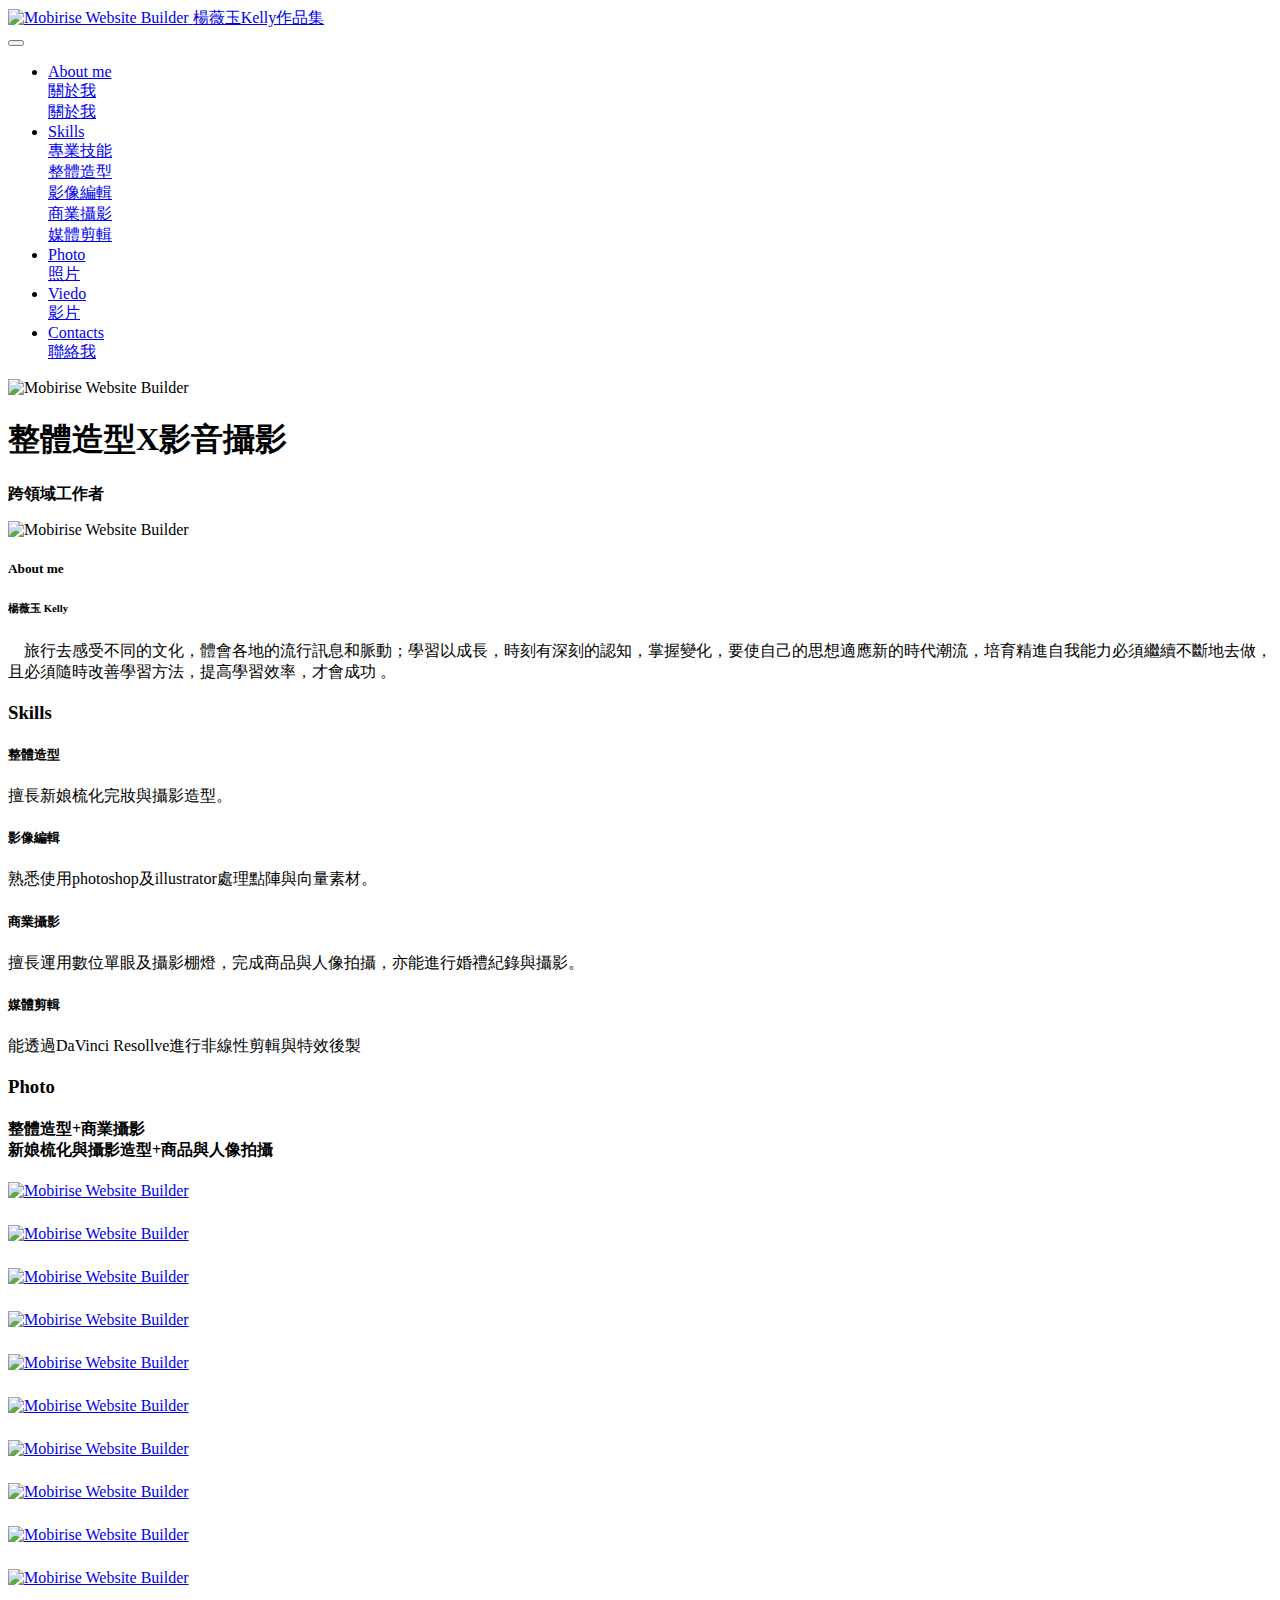
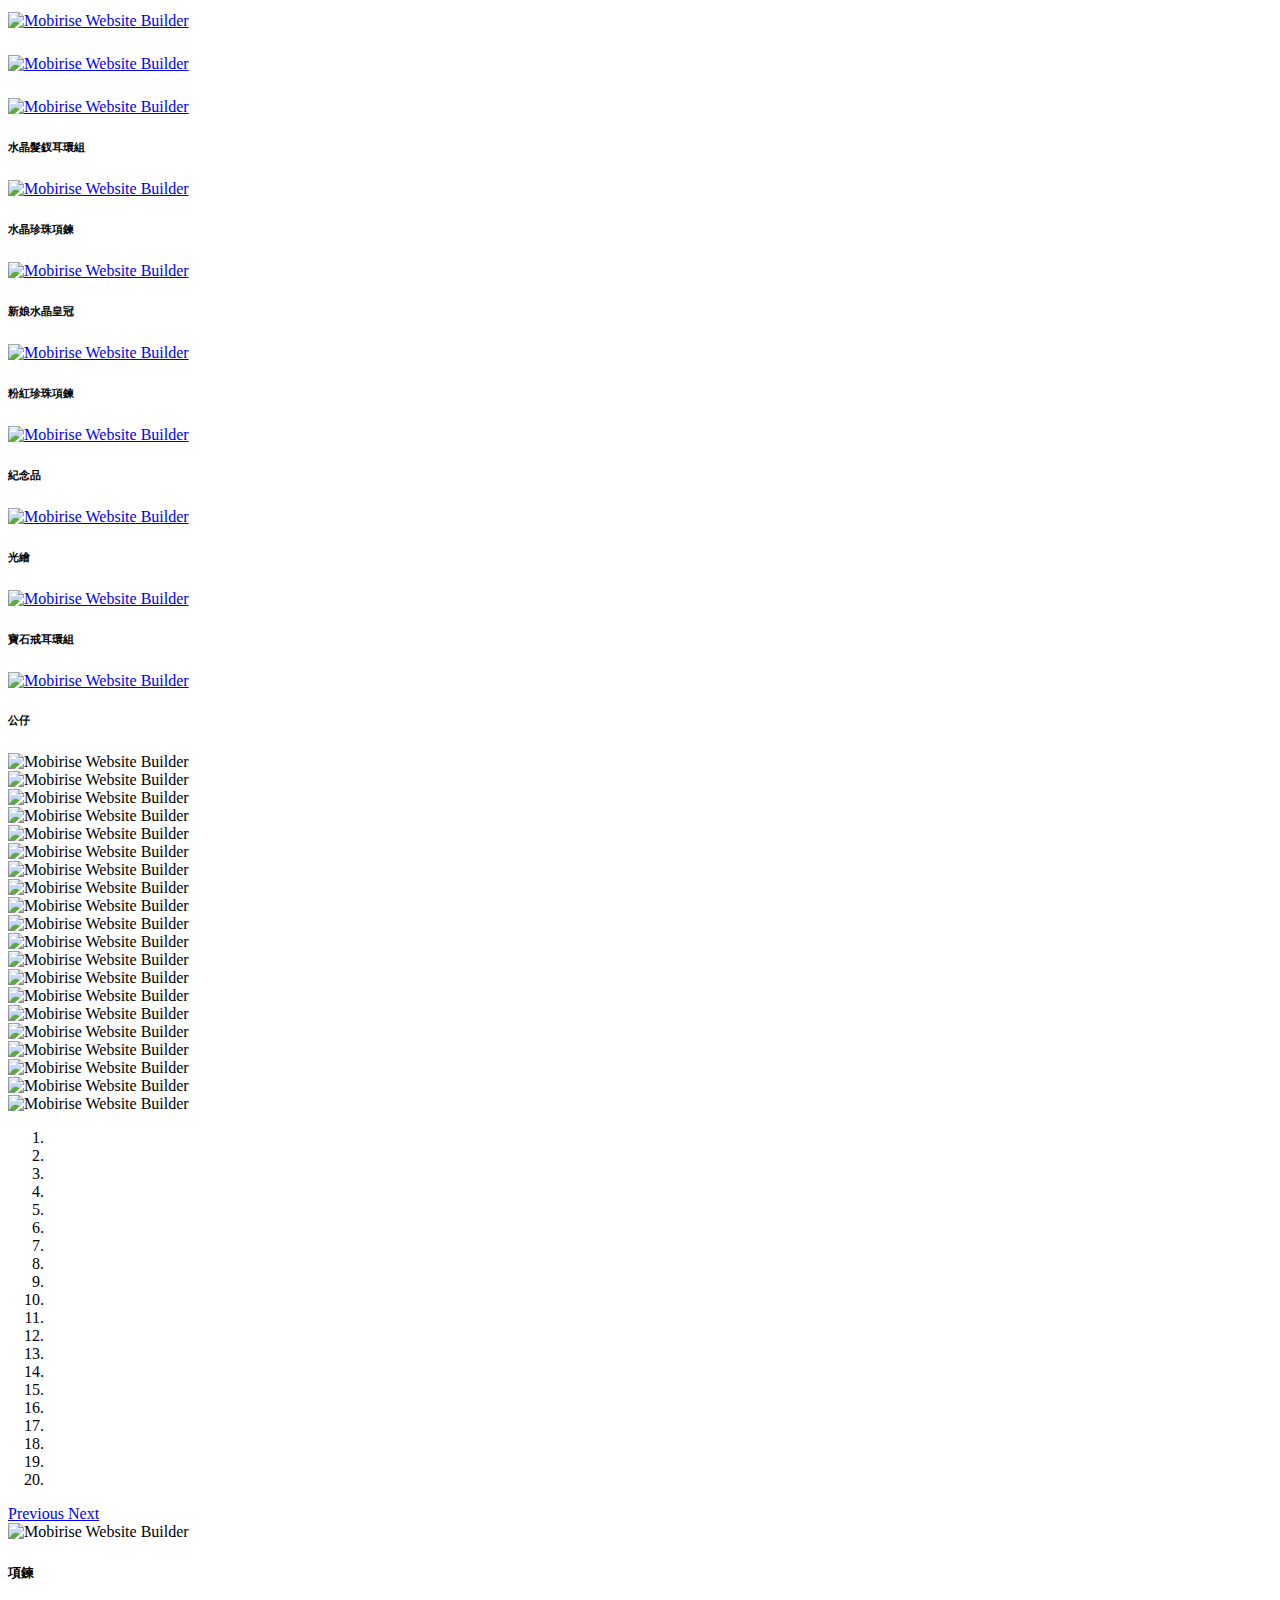
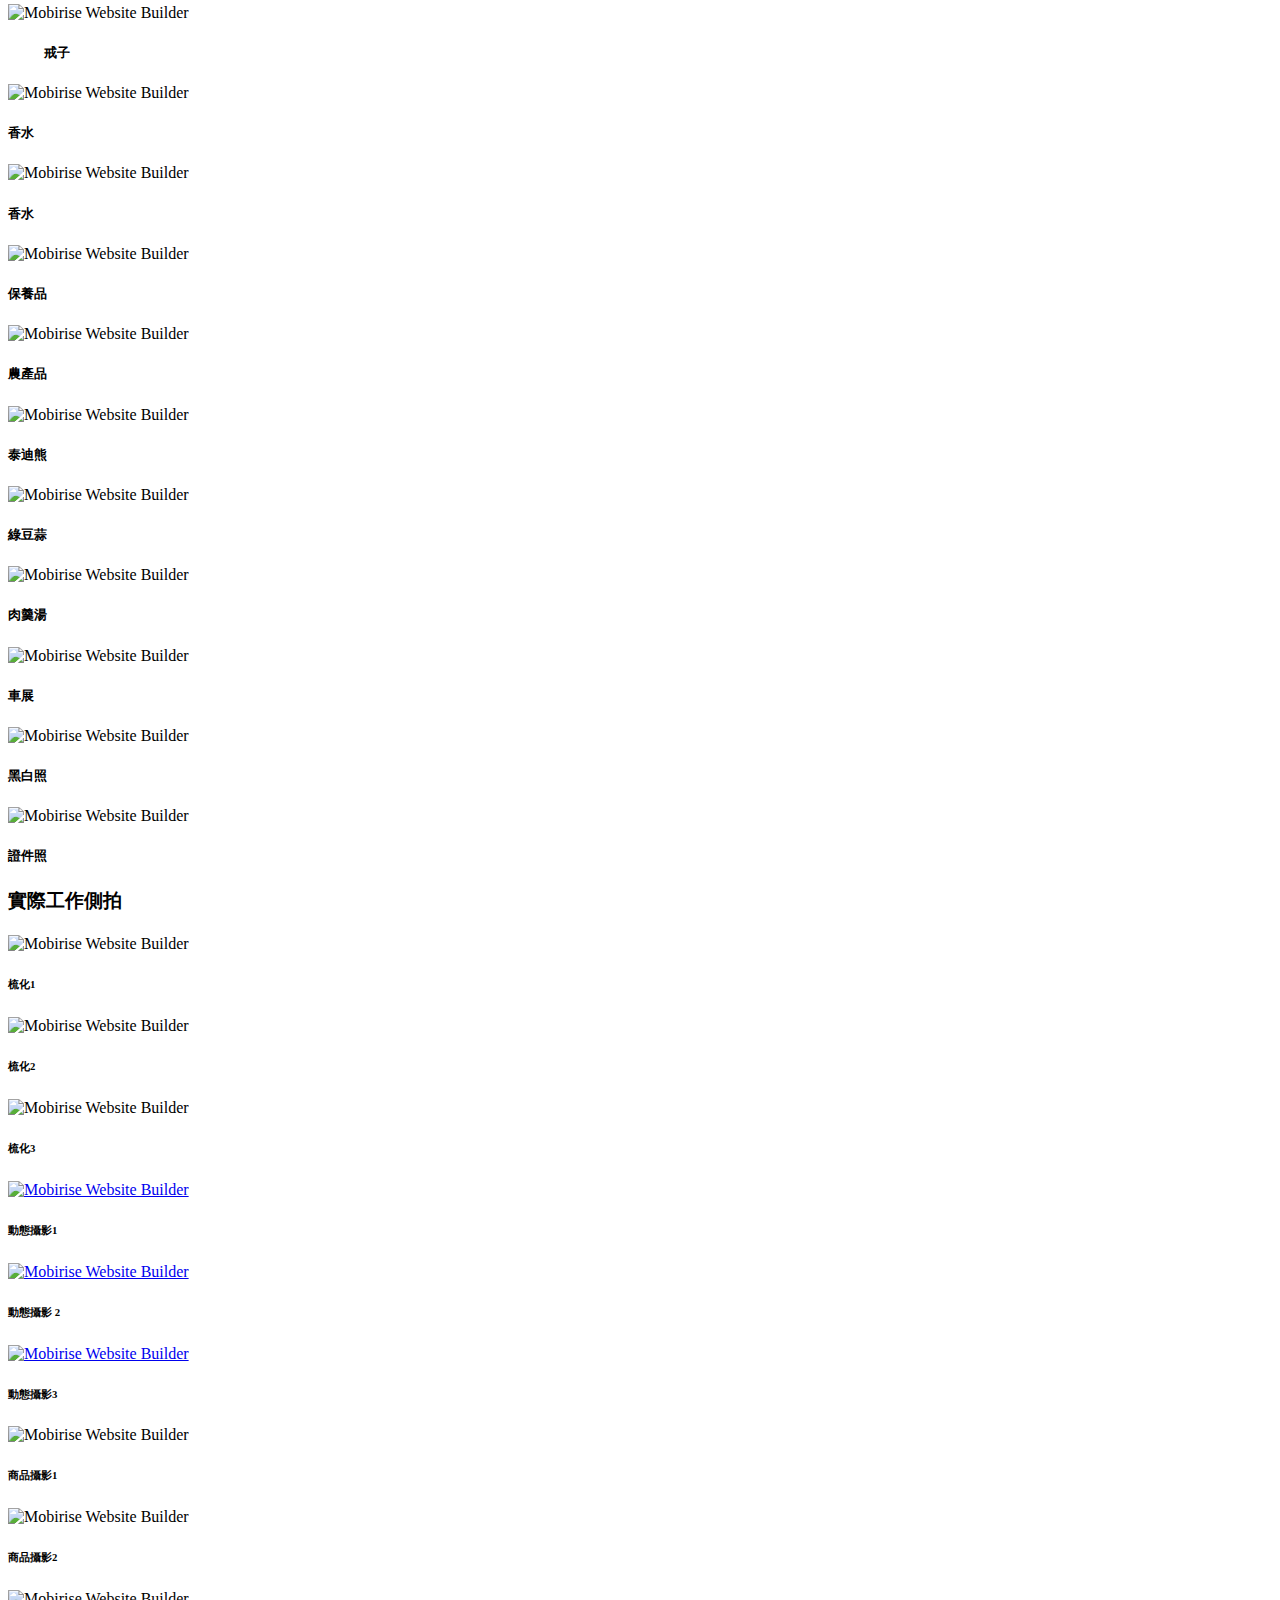
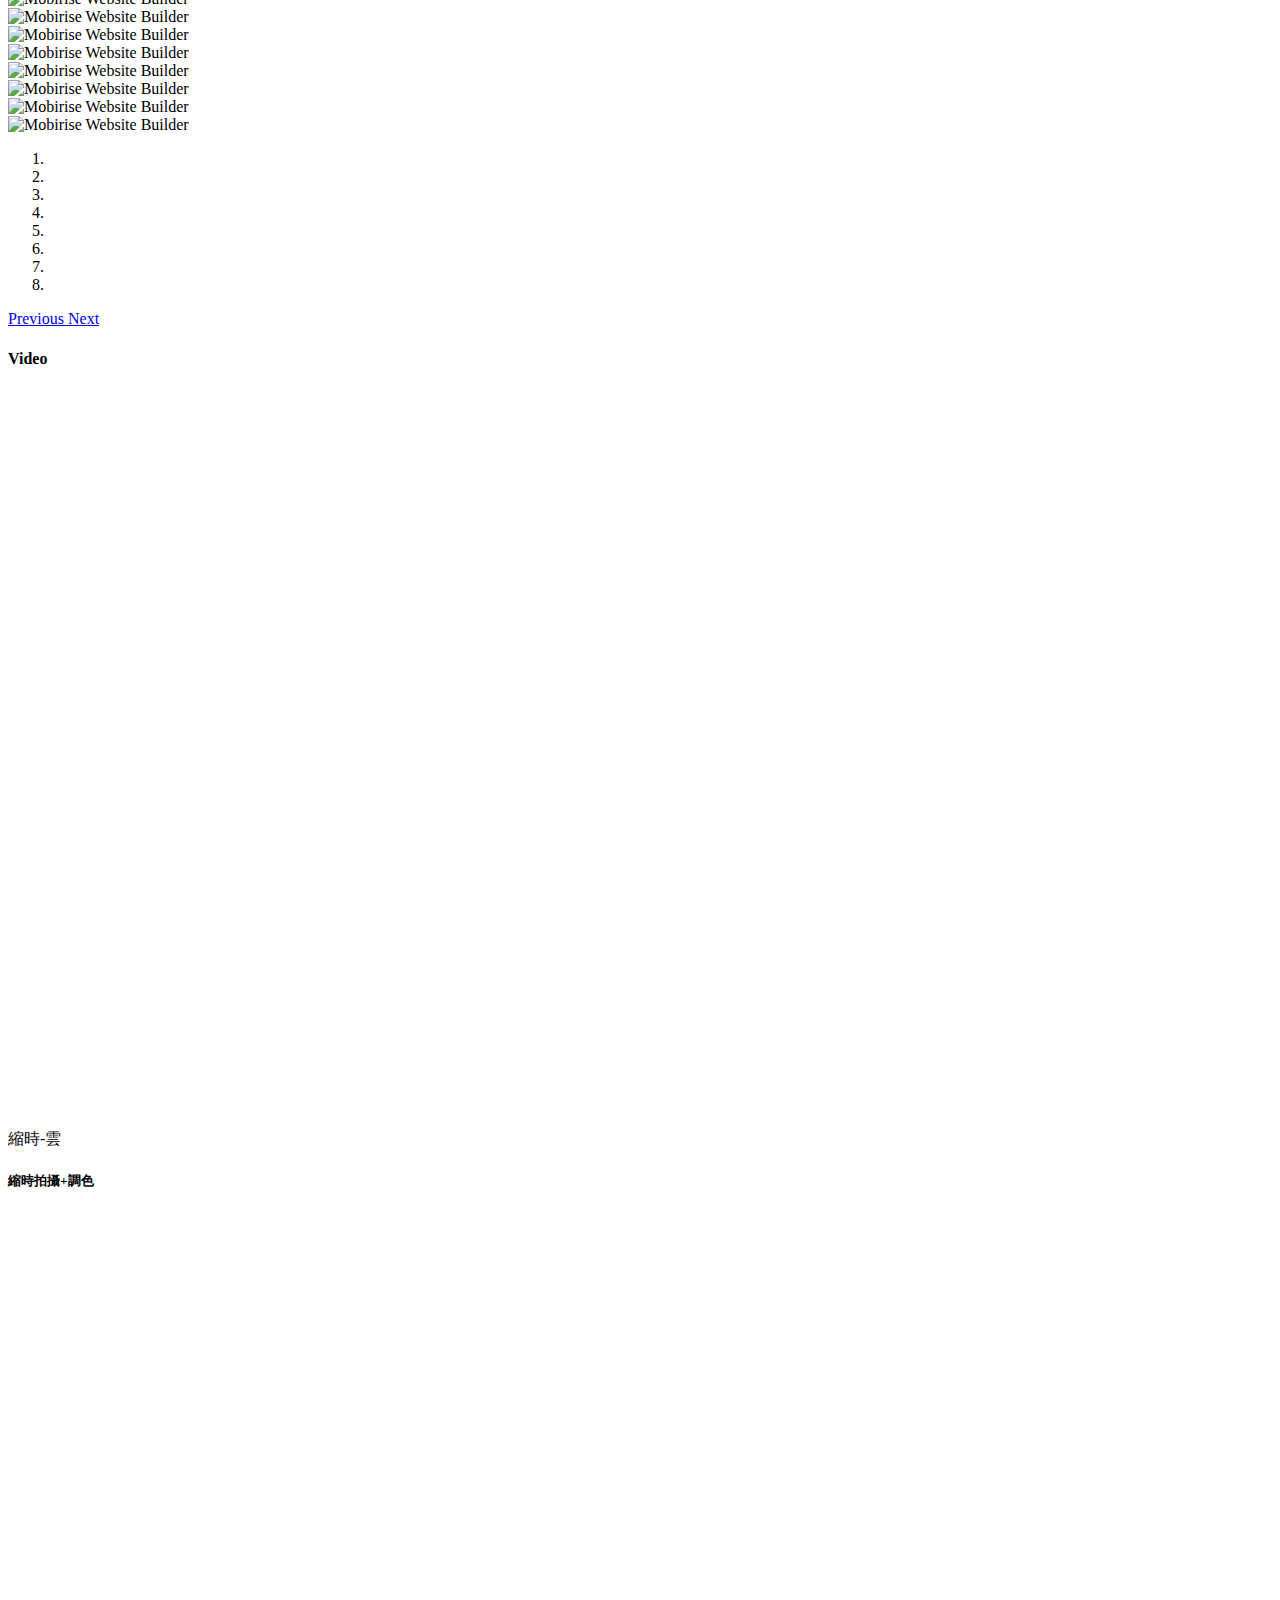
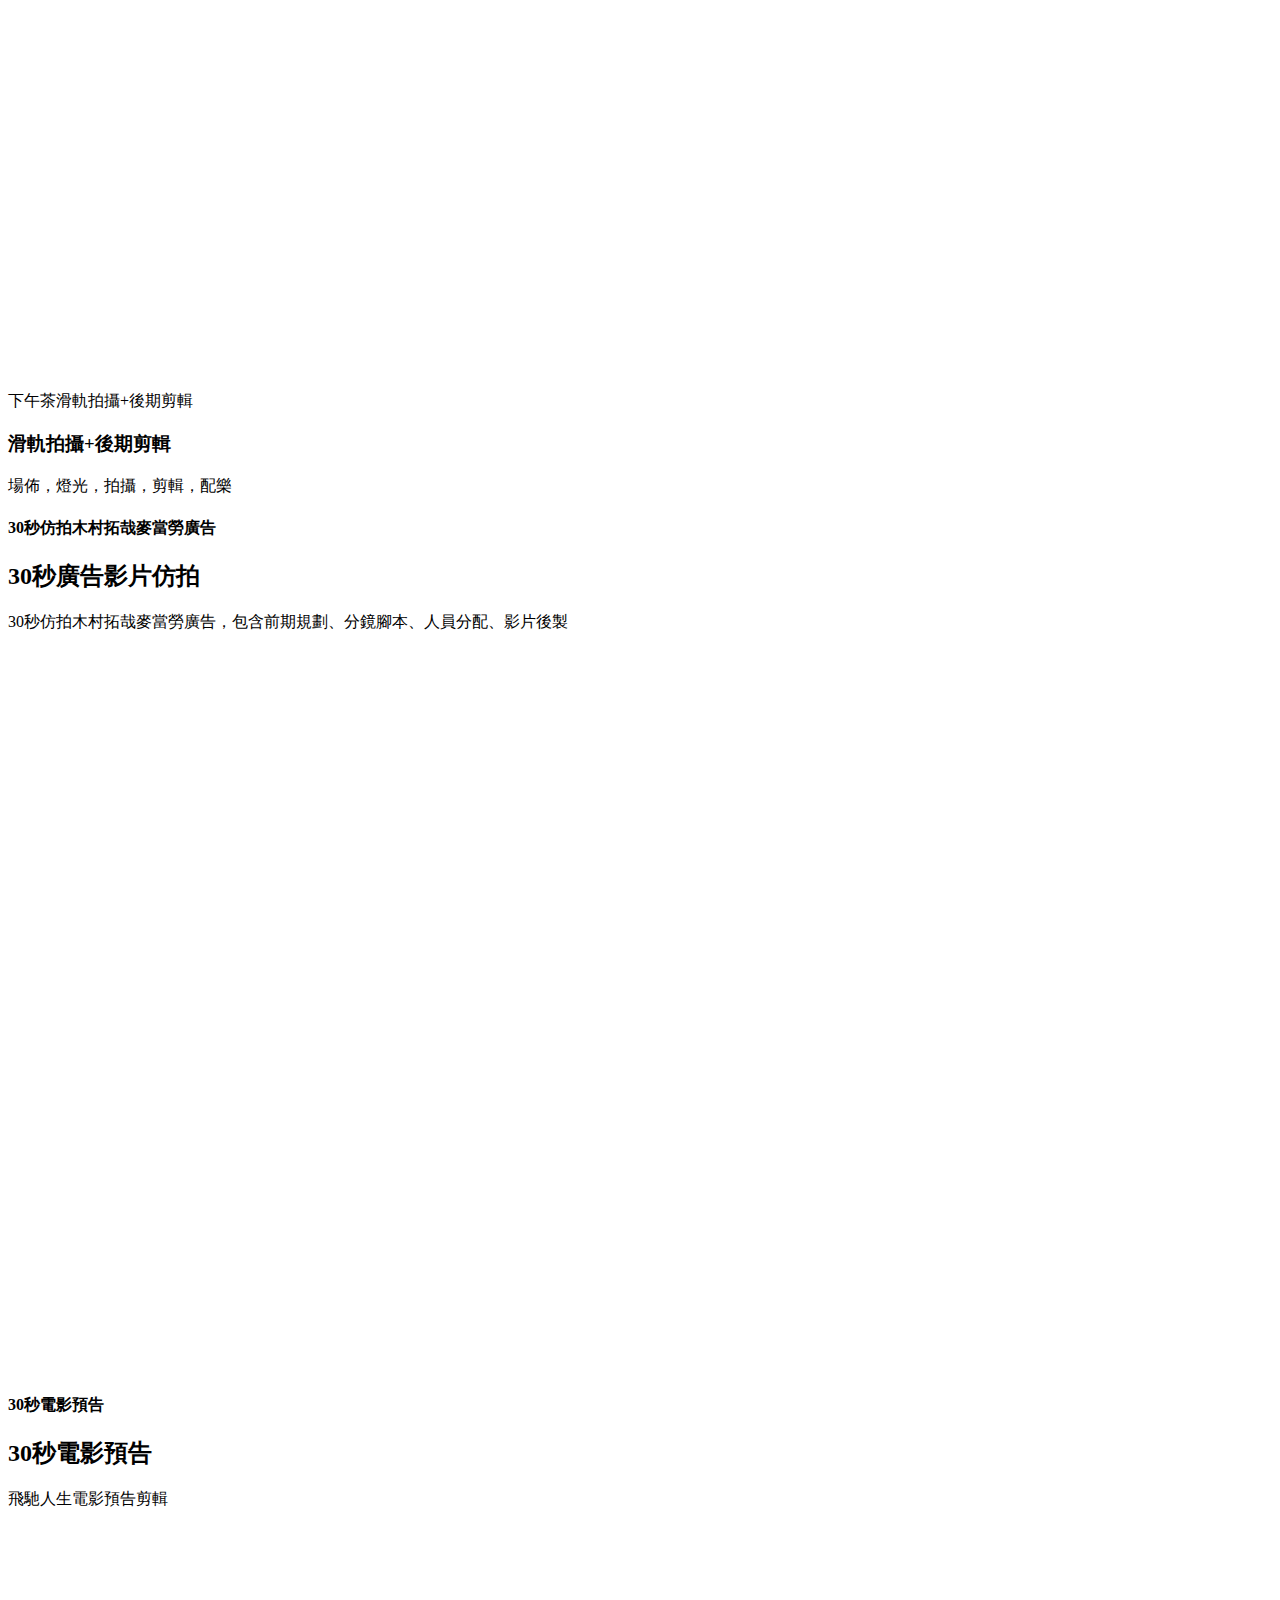
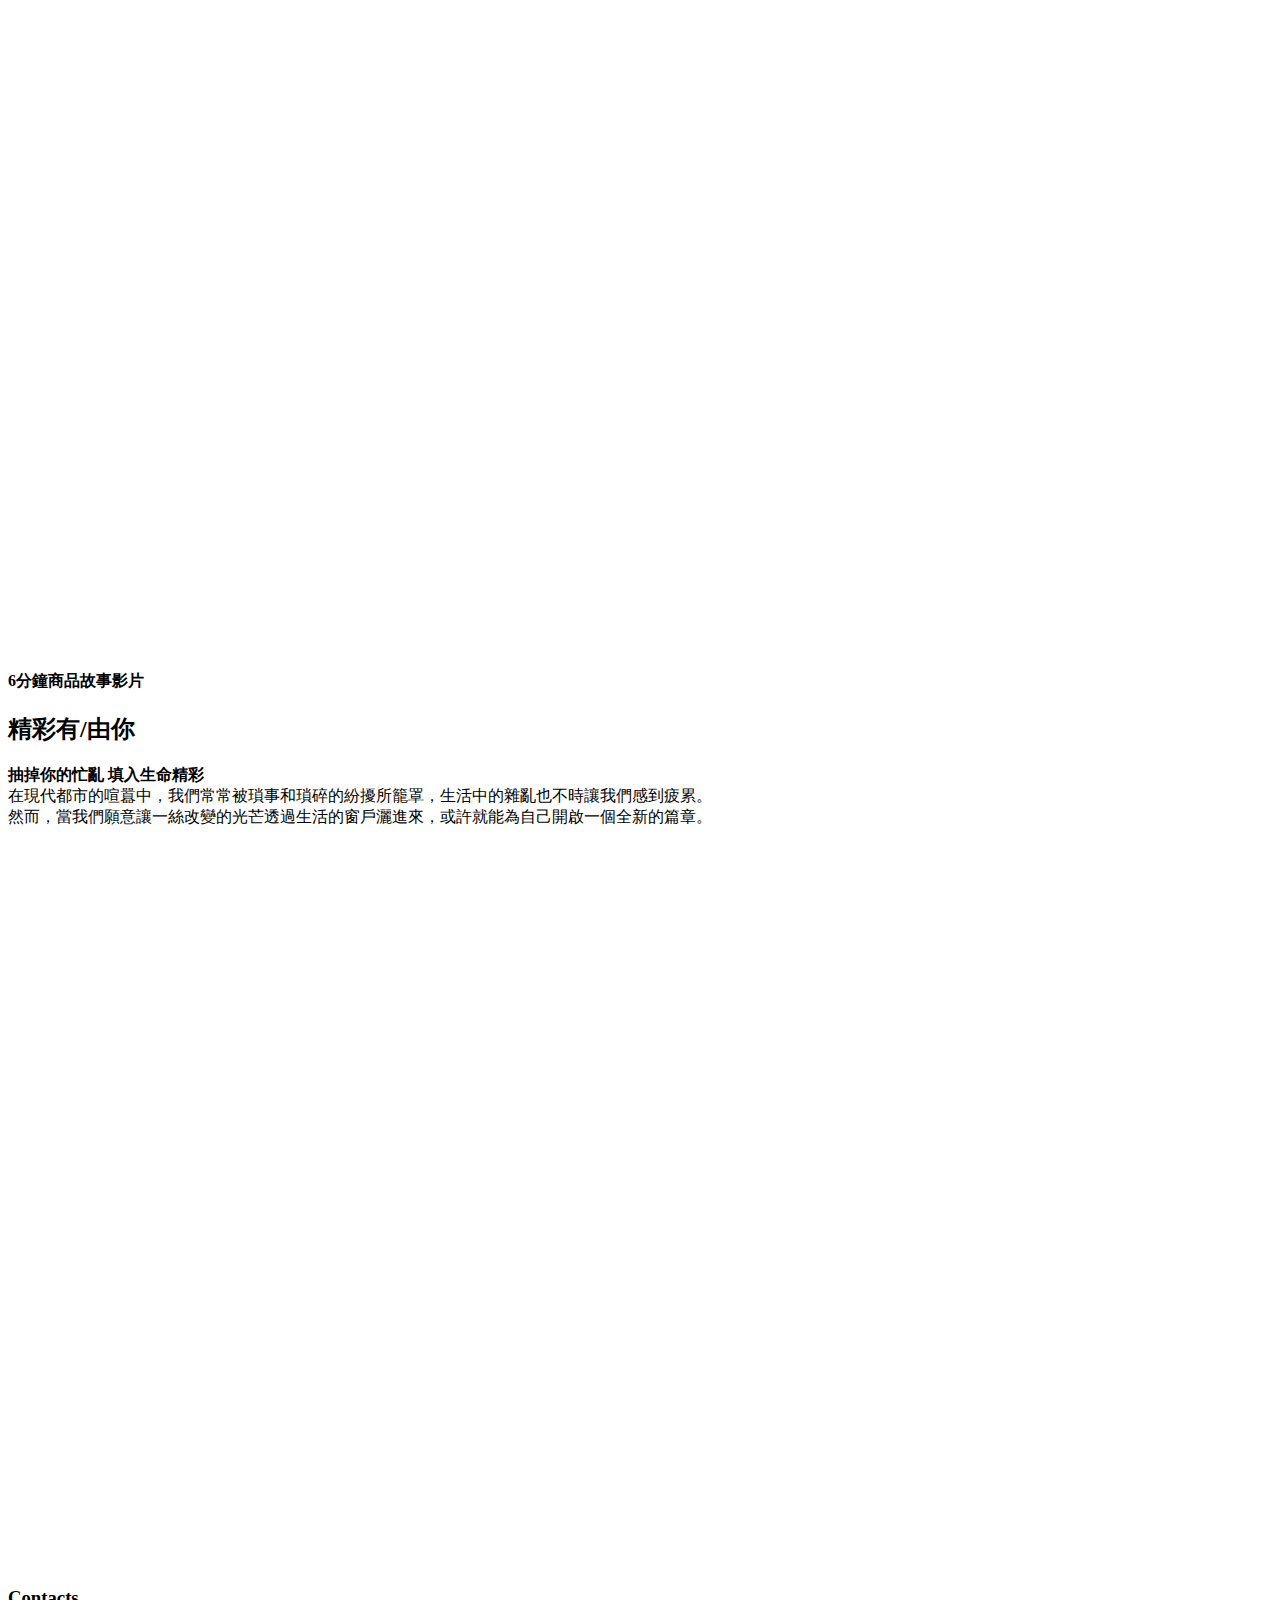
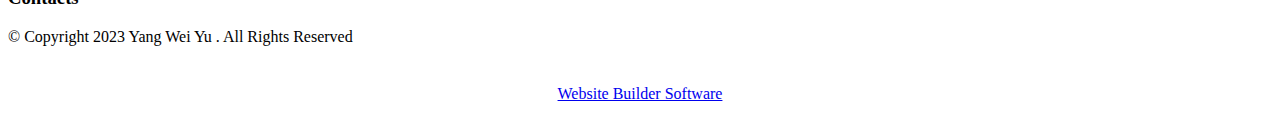
==== index.html @ 097037ba "Add files via upload" ====
<!DOCTYPE html>
<html  >
<head>
  <!-- Site made with Mobirise Website Builder v5.9.6, https://mobirise.com -->
  <meta charset="UTF-8">
  <meta http-equiv="X-UA-Compatible" content="IE=edge">
  <meta name="generator" content="Mobirise v5.9.6, mobirise.com">
  <meta name="viewport" content="width=device-width, initial-scale=1, minimum-scale=1">
  <link rel="shortcut icon" href="assets/images/logo-1.png" type="image/x-icon">
  <meta name="description" content="">
  
  
  <title>楊薇玉Kelly作品集</title>
  <link rel="stylesheet" href="assets/web/assets/mobirise-icons2/mobirise2.css">
  <link rel="stylesheet" href="assets/bootstrap/css/bootstrap.min.css">
  <link rel="stylesheet" href="assets/bootstrap/css/bootstrap-grid.min.css">
  <link rel="stylesheet" href="assets/bootstrap/css/bootstrap-reboot.min.css">
  <link rel="stylesheet" href="assets/dropdown/css/style.css">
  <link rel="stylesheet" href="assets/socicon/css/styles.css">
  <link rel="stylesheet" href="assets/theme/css/style.css">
  <link rel="stylesheet" href="assets/gallery/style.css">
  <link rel="preload" href="https://fonts.googleapis.com/css?family=Inter+Tight:100,200,300,400,500,600,700,800,900,100i,200i,300i,400i,500i,600i,700i,800i,900i&display=swap" as="style" onload="this.onload=null;this.rel='stylesheet'">
  <noscript><link rel="stylesheet" href="https://fonts.googleapis.com/css?family=Inter+Tight:100,200,300,400,500,600,700,800,900,100i,200i,300i,400i,500i,600i,700i,800i,900i&display=swap"></noscript>
  <link rel="preload" as="style" href="assets/mobirise/css/mbr-additional.css"><link rel="stylesheet" href="assets/mobirise/css/mbr-additional.css" type="text/css">

  
  
  
</head>
<body>
  
  <section data-bs-version="5.1" class="menu menu1 cid-tU84DBEhw2" once="menu" id="menu1-1">
    

    <nav class="navbar navbar-dropdown navbar-fixed-top navbar-expand-lg">
        <div class="container">
            <div class="navbar-brand">
                <span class="navbar-logo">
                    <a href="https://mobiri.se">
                        <img src="assets/images/logo-1.png" alt="Mobirise Website Builder" style="height: 3rem;">
                    </a>
                </span>
                <span class="navbar-caption-wrap"><a class="navbar-caption text-warning display-7" href="https://mobiri.se">楊薇玉Kelly作品集</a></span>
            </div>
            <button class="navbar-toggler" type="button" data-toggle="collapse" data-bs-toggle="collapse" data-target="#navbarSupportedContent" data-bs-target="#navbarSupportedContent" aria-controls="navbarNavAltMarkup" aria-expanded="false" aria-label="Toggle navigation">
                <div class="hamburger">
                    <span></span>
                    <span></span>
                    <span></span>
                    <span></span>
                </div>
            </button>
            <div class="collapse navbar-collapse" id="navbarSupportedContent">
                <ul class="navbar-nav nav-dropdown nav-right" data-app-modern-menu="true"><li class="nav-item dropdown"><a class="nav-link link dropdown-toggle text-warning display-4" href="index.html#team2-8" data-toggle="dropdown-submenu" data-bs-toggle="dropdown" data-bs-auto-close="outside" aria-expanded="false">
                            About me<br>關於我</a><div class="dropdown-menu" aria-labelledby="dropdown-739"><a class="dropdown-item text-warning display-4" href="index.html#team2-8">關於我</a></div></li><li class="nav-item dropdown"><a class="nav-link link dropdown-toggle text-warning display-4" href="index.html#features1-a" data-toggle="dropdown-submenu" data-bs-toggle="dropdown" data-bs-auto-close="outside" aria-expanded="false">
                            Skills<br>專業技能</a><div class="dropdown-menu" aria-labelledby="dropdown-883"><a class="dropdown-item show text-warning display-4" href="index.html#features1-a" aria-expanded="false">整體造型<br>影像編輯<br>商業攝影<br>媒體剪輯</a></div></li><li class="nav-item"><a class="nav-link link text-warning text-primary display-4" href="index.html#gallery02-j">Photo<br>照片</a></li><li class="nav-item"><a class="nav-link link text-warning display-4" href="index.html#video4-d">Viedo<br>影片</a></li>
                    
                    <li class="nav-item"><a class="nav-link link text-warning text-primary display-4" href="index.html#social04-r">Contacts<br>聯絡我</a>
                    </li></ul>
                
                
            </div>
        </div>
    </nav>
</section>

<section data-bs-version="5.1" class="header11 cid-tU8dFRBzXD" data-bg-video="https://vimeo.com/356360770" id="header11-4">

    

    <div class="mbr-fallback-image disabled"></div>
    

    <div class="container">
        <div class="row justify-content-center">
            <div class="col-12 col-md-4 image-wrapper">
                <img class="w-100" src="assets/images/1023kellyimg-9676.jpg" alt="Mobirise Website Builder">
            </div>
            <div class="col-12 col-md">
                <div class="text-wrapper text-center">
                    <h1 class="mbr-section-title mbr-fonts-style mb-3 display-1"><strong>整體造型X影音攝影</strong></h1>
                    <p class="mbr-text mbr-fonts-style display-7"><strong>
                        跨領域工作者</strong></p>
                    
                </div>
            </div>
        </div>
    </div>
</section>

<section data-bs-version="5.1" class="team2 cid-tU8moCxIE1" xmlns="http://www.w3.org/1999/html" id="team2-8">
    

    
    
    <div class="container">
        
        <div class="item features-image active">
            <div class="item-wrapper">
                <div class="row align-items-center">
                    <div class="col-12 col-md-4">
                        <div class="image-wrapper">
                            <img src="assets/images/1-img-8045.jpg" alt="Mobirise Website Builder">
                        </div>
                    </div>
                    <div class="col-12 col-md">
                        <div class="card-box">
                            <h5 class="card-title mbr-fonts-style m-0 mb-3 display-5">
                                <strong>About me</strong></h5>
                            <h6 class="card-subtitle mbr-fonts-style mb-3 display-4"><strong>楊薇玉 Kelly</strong></h6>
                            <p class="mbr-text mbr-fonts-style display-7">&nbsp; &nbsp; 旅行去感受不同的文化，體會各地的流行訊息和脈動；學習以成長，時刻有深刻的認知，掌握變化，要使自己的思想適應新的時代潮流，培育精進自我能力必須繼續不斷地去做，且必須隨時改善學習方法，提高學習效率，才會成功 。</p>
                            <div class="social-row display-7">
                                <div class="soc-item">
                                    <a href="mailto:Kelly766282@gmail.com">
                                        <span class="mbr-iconfont socicon-mail socicon"></span>
                                    </a>
                                </div>
                                
                                
                                
                                
                            </div>
                        </div>
                    </div>
                </div>
            </div>
        </div>
        
    </div>
</section>

<section data-bs-version="5.1" class="features25 cid-tU8p8zeqvE" id="features1-a">
    

    
    
    <div class="container">
        <div class="row mb-5">
            <div class="col-12">
                <h3 class="mbr-section-title mbr-fonts-style align-center mb-2 display-2">
                    <strong>Skills</strong></h3>
                
            </div>
        </div>
        <div class="row">
            <div class="item features-without-image mb-5 col-12 col-md-3 active">
                <div class="item-wrapper align-center">
                    <div class="iconfont-wrapper">
                        <span class="mbr-iconfont mobi-mbri-features mobi-mbri" style="color: rgb(187, 145, 247); fill: rgb(187, 145, 247);"></span>
                    </div>
                    <h5 class="card-title mbr-fonts-style display-7"><strong>整體造型</strong></h5>
                    <p class="card-text mbr-fonts-style mb-0 display-7">擅長新娘梳化完妝與攝影造型。</p>
                </div>
            </div><div class="item features-without-image mb-5 col-12 col-md-3">
                <div class="item-wrapper align-center">
                    <div class="iconfont-wrapper">
                        <span class="mbr-iconfont mobi-mbri-sites mobi-mbri" style="color: rgb(187, 145, 247); fill: rgb(187, 145, 247);"></span>
                    </div>
                    <h5 class="card-title mbr-fonts-style display-7"><strong>影像編輯</strong></h5>
                    <p class="card-text mbr-fonts-style mb-0 display-7">熟悉使用photoshop及illustrator處理點陣與向量素材。</p>
                </div>
            </div>
            <div class="item features-without-image mb-5 col-12 col-md-3">
                <div class="item-wrapper align-center">
                    <div class="iconfont-wrapper">
                        <span class="mbr-iconfont mobi-mbri-camera mobi-mbri" style="color: rgb(187, 145, 247); fill: rgb(187, 145, 247);"></span>
                    </div>
                    <h5 class="card-title mbr-fonts-style display-7"><strong>商業攝影</strong></h5>
                    <p class="card-text mbr-fonts-style mb-0 display-7">擅長運用數位單眼及攝影棚燈，完成商品與人像拍攝，亦能進行婚禮紀錄與攝影。</p>
                </div>
            </div>
            <div class="item features-without-image mb-5 col-12 col-md-3">
                <div class="item-wrapper align-center">
                    <div class="card-box">
                        <div class="iconfont-wrapper">
                            <span class="mbr-iconfont mobi-mbri-change-style mobi-mbri" style="color: rgb(187, 145, 247); fill: rgb(187, 145, 247);"></span>
                        </div>
                        <h5 class="card-title mbr-fonts-style display-7"><strong>媒體剪輯</strong></h5>
                        <p class="card-text mbr-fonts-style mb-0 display-7">能透過DaVinci Resollve進行非線性剪輯與特效後製</p>
                    </div>
                </div>
            </div>
        </div>
    </div>
</section>

<section data-bs-version="5.1" class="gallery1 mbr-gallery cid-tVpV3NIQGm" id="gallery02-j">
    

    
    

    <div class="container-fluid">
        <div class="row justify-content-center">
            <div class="col-12 content-head">
                <div class="mbr-section-head mb-5">
                    <h3 class="mbr-section-title mbr-fonts-style align-center m-0 display-2"><strong>Photo&nbsp;</strong></h3>
                    <h4 class="mbr-section-subtitle mbr-fonts-style align-center mb-0 mt-4 display-7"><strong>整體造型+商業攝影</strong><br>新娘梳化與攝影造型+商品與人像拍攝</h4>
                </div>
            </div>
        </div>
        <div class="row mbr-gallery mbr-masonry" data-masonry="{&quot;percentPosition&quot;: true }">
            <div class="col-12 col-md-6 col-lg-3 item gallery-image active">
                <div class="item-wrapper" data-toggle="modal" data-bs-toggle="modal" data-target="#tXyNvtmeLq-modal" data-bs-target="#tXyNvtmeLq-modal">
                    <a href="index.html#gallery02-j"><img class="w-100" src="assets/images/352620.jpg" alt="Mobirise Website Builder" data-slide-to="0" data-bs-slide-to="0" data-target="#lb-tXyNvtmeLq" data-bs-target="#lb-tXyNvtmeLq"></a>
                    <div class="icon-wrapper">
                        <span class="mobi-mbri mobi-mbri-search mbr-iconfont mbr-iconfont-btn"></span>
                    </div>
                </div>
                <h6 class="mbr-item-subtitle mbr-fonts-style align-center mb-0 mt-3 display-7"></h6>
            </div><div class="col-12 col-md-6 col-lg-3 item gallery-image">
                <div class="item-wrapper" data-toggle="modal" data-bs-toggle="modal" data-target="#tXyNvtmeLq-modal" data-bs-target="#tXyNvtmeLq-modal">
                    <a href="index.html#gallery02-j"><img class="w-100" src="assets/images/352623-1.jpg" alt="Mobirise Website Builder" data-slide-to="1" data-bs-slide-to="1" data-target="#lb-tXyNvtmeLq" data-bs-target="#lb-tXyNvtmeLq"></a>
                    <div class="icon-wrapper">
                        <span class="mobi-mbri mobi-mbri-search mbr-iconfont mbr-iconfont-btn"></span>
                    </div>
                </div>
                <h6 class="mbr-item-subtitle mbr-fonts-style align-center mb-0 mt-3 display-7"></h6>
            </div><div class="col-12 col-md-6 col-lg-3 item gallery-image">
                <div class="item-wrapper" data-toggle="modal" data-bs-toggle="modal" data-target="#tXyNvtmeLq-modal" data-bs-target="#tXyNvtmeLq-modal">
                    <a href="index.html#gallery02-j"><img class="w-100" src="assets/images/img-935.jpg" alt="Mobirise Website Builder" data-slide-to="2" data-bs-slide-to="2" data-target="#lb-tXyNvtmeLq" data-bs-target="#lb-tXyNvtmeLq"></a>
                    <div class="icon-wrapper">
                        <span class="mobi-mbri mobi-mbri-search mbr-iconfont mbr-iconfont-btn"></span>
                    </div>
                </div>
                <h6 class="mbr-item-subtitle mbr-fonts-style align-center mb-0 mt-3 display-7"></h6>
            </div><div class="col-12 col-md-6 col-lg-3 item gallery-image">
                <div class="item-wrapper" data-toggle="modal" data-bs-toggle="modal" data-target="#tXyNvtmeLq-modal" data-bs-target="#tXyNvtmeLq-modal">
                    <a href="index.html#gallery02-j"><img class="w-100" src="assets/images/img-8510.jpg" alt="Mobirise Website Builder" data-slide-to="3" data-bs-slide-to="3" data-target="#lb-tXyNvtmeLq" data-bs-target="#lb-tXyNvtmeLq"></a>
                    <div class="icon-wrapper">
                        <span class="mobi-mbri mobi-mbri-search mbr-iconfont mbr-iconfont-btn"></span>
                    </div>
                </div>
                <h6 class="mbr-item-subtitle mbr-fonts-style align-center mb-0 mt-3 display-7"></h6>
            </div>
            <div class="col-12 col-md-6 col-lg-3 item gallery-image">
                <div class="item-wrapper" data-toggle="modal" data-bs-toggle="modal" data-target="#tXyNvtmeLq-modal" data-bs-target="#tXyNvtmeLq-modal">
                    <a href="index.html#gallery02-j"><img class="w-100" src="assets/images/img-974.jpg" alt="Mobirise Website Builder" data-slide-to="4" data-bs-slide-to="4" data-target="#lb-tXyNvtmeLq" data-bs-target="#lb-tXyNvtmeLq"></a>
                    <div class="icon-wrapper">
                        <span class="mobi-mbri mobi-mbri-search mbr-iconfont mbr-iconfont-btn"></span>
                    </div>
                </div>
                <h6 class="mbr-item-subtitle mbr-fonts-style align-center mb-0 mt-3 display-7"></h6>
            </div><div class="col-12 col-md-6 col-lg-3 item gallery-image">
                <div class="item-wrapper" data-toggle="modal" data-bs-toggle="modal" data-target="#tXyNvtmeLq-modal" data-bs-target="#tXyNvtmeLq-modal">
                    <a href="index.html#gallery02-j"><img class="w-100" src="assets/images/img-8399.jpg" alt="Mobirise Website Builder" data-slide-to="5" data-bs-slide-to="5" data-target="#lb-tXyNvtmeLq" data-bs-target="#lb-tXyNvtmeLq"></a>
                    <div class="icon-wrapper">
                        <span class="mobi-mbri mobi-mbri-search mbr-iconfont mbr-iconfont-btn"></span>
                    </div>
                </div>
                <h6 class="mbr-item-subtitle mbr-fonts-style align-center mb-0 mt-3 display-7"></h6>
            </div><div class="col-12 col-md-6 col-lg-3 item gallery-image">
                <div class="item-wrapper" data-toggle="modal" data-bs-toggle="modal" data-target="#tXyNvtmeLq-modal" data-bs-target="#tXyNvtmeLq-modal">
                    <a href="index.html#gallery02-j"><img class="w-100" src="assets/images/img-8568.jpg" alt="Mobirise Website Builder" data-slide-to="6" data-bs-slide-to="6" data-target="#lb-tXyNvtmeLq" data-bs-target="#lb-tXyNvtmeLq"></a>
                    <div class="icon-wrapper">
                        <span class="mobi-mbri mobi-mbri-search mbr-iconfont mbr-iconfont-btn"></span>
                    </div>
                </div>
                <h6 class="mbr-item-subtitle mbr-fonts-style align-center mb-0 mt-3 display-7"></h6>
            </div><div class="col-12 col-md-6 col-lg-3 item gallery-image">
                <div class="item-wrapper" data-toggle="modal" data-bs-toggle="modal" data-target="#tXyNvtmeLq-modal" data-bs-target="#tXyNvtmeLq-modal">
                    <a href="index.html#gallery02-j"><img class="w-100" src="assets/images/img-9695.jpg" alt="Mobirise Website Builder" data-slide-to="7" data-bs-slide-to="7" data-target="#lb-tXyNvtmeLq" data-bs-target="#lb-tXyNvtmeLq"></a>
                    <div class="icon-wrapper">
                        <span class="mobi-mbri mobi-mbri-search mbr-iconfont mbr-iconfont-btn"></span>
                    </div>
                </div>
                <h6 class="mbr-item-subtitle mbr-fonts-style align-center mb-0 mt-3 display-7"></h6>
            </div><div class="col-12 col-md-6 col-lg-3 item gallery-image">
                <div class="item-wrapper" data-toggle="modal" data-bs-toggle="modal" data-target="#tXyNvtmeLq-modal" data-bs-target="#tXyNvtmeLq-modal">
                    <a href="index.html#gallery02-j"><img class="w-100" src="assets/images/img-8483.jpeg" alt="Mobirise Website Builder" data-slide-to="8" data-bs-slide-to="8" data-target="#lb-tXyNvtmeLq" data-bs-target="#lb-tXyNvtmeLq"></a>
                    <div class="icon-wrapper">
                        <span class="mobi-mbri mobi-mbri-search mbr-iconfont mbr-iconfont-btn"></span>
                    </div>
                </div>
                <h6 class="mbr-item-subtitle mbr-fonts-style align-center mb-0 mt-3 display-7"></h6>
            </div><div class="col-12 col-md-6 col-lg-3 item gallery-image">
                <div class="item-wrapper" data-toggle="modal" data-bs-toggle="modal" data-target="#tXyNvtmeLq-modal" data-bs-target="#tXyNvtmeLq-modal">
                    <a href="index.html#gallery02-j"><img class="w-100" src="assets/images/img-911.jpg" alt="Mobirise Website Builder" data-slide-to="9" data-bs-slide-to="9" data-target="#lb-tXyNvtmeLq" data-bs-target="#lb-tXyNvtmeLq"></a>
                    <div class="icon-wrapper">
                        <span class="mobi-mbri mobi-mbri-search mbr-iconfont mbr-iconfont-btn"></span>
                    </div>
                </div>
                <h6 class="mbr-item-subtitle mbr-fonts-style align-center mb-0 mt-3 display-7"></h6>
            </div><div class="col-12 col-md-6 col-lg-3 item gallery-image">
                <div class="item-wrapper" data-toggle="modal" data-bs-toggle="modal" data-target="#tXyNvtmeLq-modal" data-bs-target="#tXyNvtmeLq-modal">
                    <a href="index.html#gallery02-j"><img class="w-100" src="assets/images/img-1035.jpg" alt="Mobirise Website Builder" data-slide-to="10" data-bs-slide-to="10" data-target="#lb-tXyNvtmeLq" data-bs-target="#lb-tXyNvtmeLq"></a>
                    <div class="icon-wrapper">
                        <span class="mobi-mbri mobi-mbri-search mbr-iconfont mbr-iconfont-btn"></span>
                    </div>
                </div>
                <h6 class="mbr-item-subtitle mbr-fonts-style align-center mb-0 mt-3 display-7"></h6>
            </div><div class="col-12 col-md-6 col-lg-3 item gallery-image">
                <div class="item-wrapper" data-toggle="modal" data-bs-toggle="modal" data-target="#tXyNvtmeLq-modal" data-bs-target="#tXyNvtmeLq-modal">
                    <a href="index.html#gallery02-j"><img class="w-100" src="assets/images/img-872.jpg" alt="Mobirise Website Builder" data-slide-to="11" data-bs-slide-to="11" data-target="#lb-tXyNvtmeLq" data-bs-target="#lb-tXyNvtmeLq"></a>
                    <div class="icon-wrapper">
                        <span class="mobi-mbri mobi-mbri-search mbr-iconfont mbr-iconfont-btn"></span>
                    </div>
                </div>
                <h6 class="mbr-item-subtitle mbr-fonts-style align-center mb-0 mt-3 display-7"></h6>
            </div><div class="col-12 col-md-6 col-lg-3 item gallery-image">
                <div class="item-wrapper" data-toggle="modal" data-bs-toggle="modal" data-target="#tXyNvtmeLq-modal" data-bs-target="#tXyNvtmeLq-modal">
                    <a href="index.html#gallery02-j"><img class="w-100" src="assets/images/01img-8770.jpg" alt="Mobirise Website Builder" data-slide-to="12" data-bs-slide-to="12" data-target="#lb-tXyNvtmeLq" data-bs-target="#lb-tXyNvtmeLq"></a>
                    <div class="icon-wrapper">
                        <span class="mobi-mbri mobi-mbri-search mbr-iconfont mbr-iconfont-btn"></span>
                    </div>
                </div>
                <h6 class="mbr-item-subtitle mbr-fonts-style align-center mb-0 mt-3 display-7">水晶髮釵耳環組</h6>
            </div>
            
            
            <div class="col-12 col-md-6 col-lg-3 item gallery-image">
                <div class="item-wrapper" data-toggle="modal" data-bs-toggle="modal" data-target="#tXyNvtmeLq-modal" data-bs-target="#tXyNvtmeLq-modal">
                    <a href="index.html#gallery02-j"><img class="w-100" src="assets/images/070701img-8620.jpg" alt="Mobirise Website Builder" data-slide-to="13" data-bs-slide-to="13" data-target="#lb-tXyNvtmeLq" data-bs-target="#lb-tXyNvtmeLq"></a>
                    <div class="icon-wrapper">
                        <span class="mobi-mbri mobi-mbri-search mbr-iconfont mbr-iconfont-btn"></span>
                    </div>
                </div>
                <h6 class="mbr-item-subtitle mbr-fonts-style align-center mb-0 mt-3 display-7">水晶珍珠項鍊</h6>
            </div><div class="col-12 col-md-6 col-lg-3 item gallery-image">
                <div class="item-wrapper" data-toggle="modal" data-bs-toggle="modal" data-target="#tXyNvtmeLq-modal" data-bs-target="#tXyNvtmeLq-modal">
                    <a href="index.html#gallery02-j"><img class="w-100" src="assets/images/0825-01img-9959.jpg" alt="Mobirise Website Builder" data-slide-to="14" data-bs-slide-to="14" data-target="#lb-tXyNvtmeLq" data-bs-target="#lb-tXyNvtmeLq"></a>
                    <div class="icon-wrapper">
                        <span class="mobi-mbri mobi-mbri-search mbr-iconfont mbr-iconfont-btn"></span>
                    </div>
                </div>
                <h6 class="mbr-item-subtitle mbr-fonts-style align-center mb-0 mt-3 display-7">新娘水晶皇冠</h6>
            </div><div class="col-12 col-md-6 col-lg-3 item gallery-image">
                <div class="item-wrapper" data-toggle="modal" data-bs-toggle="modal" data-target="#tXyNvtmeLq-modal" data-bs-target="#tXyNvtmeLq-modal">
                    <a href="index.html#gallery02-j"><img class="w-100" src="assets/images/01img-8796.jpg" alt="Mobirise Website Builder" data-slide-to="15" data-bs-slide-to="15" data-target="#lb-tXyNvtmeLq" data-bs-target="#lb-tXyNvtmeLq"></a>
                    <div class="icon-wrapper">
                        <span class="mobi-mbri mobi-mbri-search mbr-iconfont mbr-iconfont-btn"></span>
                    </div>
                </div>
                <h6 class="mbr-item-subtitle mbr-fonts-style align-center mb-0 mt-3 display-7">粉紅珍珠項鍊</h6>
            </div><div class="col-12 col-md-6 col-lg-3 item gallery-image">
                <div class="item-wrapper" data-toggle="modal" data-bs-toggle="modal" data-target="#tXyNvtmeLq-modal" data-bs-target="#tXyNvtmeLq-modal">
                    <a href="index.html#gallery02-j"><img class="w-100" src="assets/images/img-568.jpeg" alt="Mobirise Website Builder" data-slide-to="16" data-bs-slide-to="16" data-target="#lb-tXyNvtmeLq" data-bs-target="#lb-tXyNvtmeLq"></a>
                    <div class="icon-wrapper">
                        <span class="mobi-mbri mobi-mbri-search mbr-iconfont mbr-iconfont-btn"></span>
                    </div>
                </div>
                <h6 class="mbr-item-subtitle mbr-fonts-style align-center mb-0 mt-3 display-7">紀念品</h6>
            </div><div class="col-12 col-md-6 col-lg-3 item gallery-image">
                <div class="item-wrapper" data-toggle="modal" data-bs-toggle="modal" data-target="#tXyNvtmeLq-modal" data-bs-target="#tXyNvtmeLq-modal">
                    <a href="index.html#gallery02-j"><img class="w-100" src="assets/images/img-8327.jpeg" alt="Mobirise Website Builder" data-slide-to="17" data-bs-slide-to="17" data-target="#lb-tXyNvtmeLq" data-bs-target="#lb-tXyNvtmeLq"></a>
                    <div class="icon-wrapper">
                        <span class="mobi-mbri mobi-mbri-search mbr-iconfont mbr-iconfont-btn"></span>
                    </div>
                </div>
                <h6 class="mbr-item-subtitle mbr-fonts-style align-center mb-0 mt-3 display-7">光繪</h6>
            </div><div class="col-12 col-md-6 col-lg-3 item gallery-image">
                <div class="item-wrapper" data-toggle="modal" data-bs-toggle="modal" data-target="#tXyNvtmeLq-modal" data-bs-target="#tXyNvtmeLq-modal">
                    <a href="index.html#gallery02-j"><img class="w-100" src="assets/images/0825-01-2-0822img-9873.jpg" alt="Mobirise Website Builder" data-slide-to="18" data-bs-slide-to="18" data-target="#lb-tXyNvtmeLq" data-bs-target="#lb-tXyNvtmeLq"></a>
                    <div class="icon-wrapper">
                        <span class="mobi-mbri mobi-mbri-search mbr-iconfont mbr-iconfont-btn"></span>
                    </div>
                </div>
                <h6 class="mbr-item-subtitle mbr-fonts-style align-center mb-0 mt-3 display-7">寶石戒耳環組</h6>
            </div><div class="col-12 col-md-6 col-lg-3 item gallery-image">
                <div class="item-wrapper" data-toggle="modal" data-bs-toggle="modal" data-target="#tXyNvtmeLq-modal" data-bs-target="#tXyNvtmeLq-modal">
                    <a href="index.html#gallery02-j"><img class="w-100" src="assets/images/img-8037.jpg" alt="Mobirise Website Builder" data-slide-to="19" data-bs-slide-to="19" data-target="#lb-tXyNvtmeLq" data-bs-target="#lb-tXyNvtmeLq"></a>
                    <div class="icon-wrapper">
                        <span class="mobi-mbri mobi-mbri-search mbr-iconfont mbr-iconfont-btn"></span>
                    </div>
                </div>
                <h6 class="mbr-item-subtitle mbr-fonts-style align-center mb-0 mt-3 display-7">公仔</h6>
            </div>
            
            
        </div>

        <div class="modal mbr-slider" tabindex="-1" role="dialog" aria-hidden="true" id="tXyNvtmeLq-modal">
            <div class="modal-dialog" role="document">
                <div class="modal-content">
                    <div class="modal-body">
                        <div class="carousel slide" id="lb-tXyNvtmeLq" data-interval="5000" data-bs-interval="5000">
                            <div class="carousel-inner">
                                <div class="carousel-item active">
                                    <img class="d-block w-100" src="assets/images/352620.jpg" alt="Mobirise Website Builder">
                                </div><div class="carousel-item">
                                    <img class="d-block w-100" src="assets/images/352623-1.jpg" alt="Mobirise Website Builder">
                                </div><div class="carousel-item">
                                    <img class="d-block w-100" src="assets/images/img-935.jpg" alt="Mobirise Website Builder">
                                </div><div class="carousel-item">
                                    <img class="d-block w-100" src="assets/images/img-8510.jpg" alt="Mobirise Website Builder">
                                </div>
                                <div class="carousel-item">
                                    <img class="d-block w-100" src="assets/images/img-974.jpg" alt="Mobirise Website Builder">
                                </div><div class="carousel-item">
                                    <img class="d-block w-100" src="assets/images/img-8399.jpg" alt="Mobirise Website Builder">
                                </div><div class="carousel-item">
                                    <img class="d-block w-100" src="assets/images/img-8568.jpg" alt="Mobirise Website Builder">
                                </div><div class="carousel-item">
                                    <img class="d-block w-100" src="assets/images/img-9695.jpg" alt="Mobirise Website Builder">
                                </div><div class="carousel-item">
                                    <img class="d-block w-100" src="assets/images/img-8483.jpeg" alt="Mobirise Website Builder">
                                </div><div class="carousel-item">
                                    <img class="d-block w-100" src="assets/images/img-911.jpg" alt="Mobirise Website Builder">
                                </div><div class="carousel-item">
                                    <img class="d-block w-100" src="assets/images/img-1035.jpg" alt="Mobirise Website Builder">
                                </div><div class="carousel-item">
                                    <img class="d-block w-100" src="assets/images/img-872.jpg" alt="Mobirise Website Builder">
                                </div><div class="carousel-item">
                                    <img class="d-block w-100" src="assets/images/01img-8770.jpg" alt="Mobirise Website Builder">
                                </div>
                                
                                
                                <div class="carousel-item">
                                    <img class="d-block w-100" src="assets/images/070701img-8620.jpg" alt="Mobirise Website Builder">
                                </div><div class="carousel-item">
                                    <img class="d-block w-100" src="assets/images/0825-01img-9959.jpg" alt="Mobirise Website Builder">
                                </div><div class="carousel-item">
                                    <img class="d-block w-100" src="assets/images/01img-8796.jpg" alt="Mobirise Website Builder">
                                </div><div class="carousel-item">
                                    <img class="d-block w-100" src="assets/images/img-568.jpeg" alt="Mobirise Website Builder">
                                </div><div class="carousel-item">
                                    <img class="d-block w-100" src="assets/images/img-8327.jpeg" alt="Mobirise Website Builder">
                                </div><div class="carousel-item">
                                    <img class="d-block w-100" src="assets/images/0825-01-2-0822img-9873.jpg" alt="Mobirise Website Builder">
                                </div><div class="carousel-item">
                                    <img class="d-block w-100" src="assets/images/img-8037.jpg" alt="Mobirise Website Builder">
                                </div>
                                
                                
                            </div>
                            <ol class="carousel-indicators">
                                <li data-slide-to="0" data-bs-slide-to="0" class="active" data-target="#lb-tXyNvtmeLq" data-bs-target="#lb-tXyNvtmeLq"></li><li data-slide-to="1" data-bs-slide-to="1" class="" data-target="#lb-tXyNvtmeLq" data-bs-target="#lb-tXyNvtmeLq"></li><li data-slide-to="2" data-bs-slide-to="2" class="" data-target="#lb-tXyNvtmeLq" data-bs-target="#lb-tXyNvtmeLq"></li><li data-slide-to="3" data-bs-slide-to="3" class="" data-target="#lb-tXyNvtmeLq" data-bs-target="#lb-tXyNvtmeLq"></li><li data-slide-to="4" data-bs-slide-to="4" class="" data-target="#lb-tXyNvtmeLq" data-bs-target="#lb-tXyNvtmeLq"></li><li data-slide-to="5" data-bs-slide-to="5" class="" data-target="#lb-tXyNvtmeLq" data-bs-target="#lb-tXyNvtmeLq"></li><li data-slide-to="6" data-bs-slide-to="6" class="" data-target="#lb-tXyNvtmeLq" data-bs-target="#lb-tXyNvtmeLq"></li>
                                <li data-slide-to="7" data-bs-slide-to="7" data-target="#lb-tXyNvtmeLq" data-bs-target="#lb-tXyNvtmeLq"></li><li data-slide-to="8" data-bs-slide-to="8" data-target="#lb-tXyNvtmeLq" data-bs-target="#lb-tXyNvtmeLq"></li><li data-slide-to="9" data-bs-slide-to="9" data-target="#lb-tXyNvtmeLq" data-bs-target="#lb-tXyNvtmeLq"></li><li data-slide-to="10" data-bs-slide-to="10" data-target="#lb-tXyNvtmeLq" data-bs-target="#lb-tXyNvtmeLq"></li><li data-slide-to="11" data-bs-slide-to="11" data-target="#lb-tXyNvtmeLq" data-bs-target="#lb-tXyNvtmeLq"></li><li data-slide-to="12" data-bs-slide-to="12" data-target="#lb-tXyNvtmeLq" data-bs-target="#lb-tXyNvtmeLq"></li><li data-slide-to="13" data-bs-slide-to="13" data-target="#lb-tXyNvtmeLq" data-bs-target="#lb-tXyNvtmeLq"></li>
                                <li data-slide-to="14" data-bs-slide-to="14" data-target="#lb-tXyNvtmeLq" data-bs-target="#lb-tXyNvtmeLq"></li><li data-slide-to="15" data-bs-slide-to="15" data-target="#lb-tXyNvtmeLq" data-bs-target="#lb-tXyNvtmeLq"></li><li data-slide-to="16" data-bs-slide-to="16" data-target="#lb-tXyNvtmeLq" data-bs-target="#lb-tXyNvtmeLq"></li><li data-slide-to="17" data-bs-slide-to="17" data-target="#lb-tXyNvtmeLq" data-bs-target="#lb-tXyNvtmeLq"></li><li data-slide-to="18" data-bs-slide-to="18" data-target="#lb-tXyNvtmeLq" data-bs-target="#lb-tXyNvtmeLq"></li><li data-slide-to="19" data-bs-slide-to="19" data-target="#lb-tXyNvtmeLq" data-bs-target="#lb-tXyNvtmeLq"></li>
                                
                                
                                
                                
                            </ol>
                            <a role="button" href="" class="close" data-dismiss="modal" data-bs-dismiss="modal" aria-label="Close">
                            </a>
                            <a class="carousel-control-prev carousel-control" role="button" data-slide="prev" data-bs-slide="prev" href="#lb-tXyNvtmeLq">
                                <span class="mobi-mbri mobi-mbri-arrow-prev" aria-hidden="true"></span>
                                <span class="sr-only visually-hidden">Previous</span>
                            </a>
                            <a class="carousel-control-next carousel-control" role="button" data-slide="next" data-bs-slide="next" href="#lb-tXyNvtmeLq">
                                <span class="mobi-mbri mobi-mbri-arrow-next" aria-hidden="true"></span>
                                <span class="sr-only visually-hidden">Next</span>
                            </a>
                        </div>
                    </div>
                </div>
            </div>
        </div>
    </div>
</section>

<section data-bs-version="5.1" class="features03 cid-tVyfY3NnOH" id="features03-m">
	
	
	<div class="container-fluid">
		<div class="row justify-content-center mb-5">
			<div class="col-12 content-head">
				
			</div>
		</div>
		<div class="row">
			<div class="item features-image col-12 col-md-6 col-lg-3 active">
				<div class="item-wrapper">
					<div class="item-img mb-3">
						<img src="assets/images/070701img-8817.jpg" alt="Mobirise Website Builder" title="" data-slide-to="0" data-bs-slide-to="0">
					</div>
					<div class="item-content align-left">
						<h5 class="item-title mbr-fonts-style mt-0 mb-3 display-7">項鍊</h5>
						
						
						
					</div>
				</div>
			</div><div class="item features-image col-12 col-md-6 col-lg-3">
				<div class="item-wrapper">
					<div class="item-img mb-3">
						<img src="assets/images/0825-01lccx3346-4.jpg" alt="Mobirise Website Builder" title="" data-slide-to="1" data-bs-slide-to="1">
					</div>
					<div class="item-content align-left">
						<h5 class="item-title mbr-fonts-style mt-0 mb-3 display-7">&nbsp; &nbsp; &nbsp; &nbsp; &nbsp; &nbsp;戒子</h5>
						
						
						
					</div>
				</div>
			</div><div class="item features-image col-12 col-md-6 col-lg-3">
				<div class="item-wrapper">
					<div class="item-img mb-3">
						<img src="assets/images/0825-01img-8815.jpg" alt="Mobirise Website Builder" title="" data-slide-to="2" data-bs-slide-to="2">
					</div>
					<div class="item-content align-left">
						<h5 class="item-title mbr-fonts-style mt-0 mb-3 display-7">香水</h5>
						
						
						
					</div>
				</div>
			</div><div class="item features-image col-12 col-md-6 col-lg-3">
				<div class="item-wrapper">
					<div class="item-img mb-3">
						<img src="assets/images/01img-9212.jpg" alt="Mobirise Website Builder" title="" data-slide-to="3" data-bs-slide-to="3">
					</div>
					<div class="item-content align-left">
						<h5 class="item-title mbr-fonts-style mt-0 mb-3 display-7">
							香水</h5>
						
						
						
					</div>
				</div>
			</div><div class="item features-image col-12 col-md-6 col-lg-3">
				<div class="item-wrapper">
					<div class="item-img mb-3">
						<img src="assets/images/0825-01img-9272.jpg" alt="Mobirise Website Builder" title="" data-slide-to="4" data-bs-slide-to="4">
					</div>
					<div class="item-content align-left">
						<h5 class="item-title mbr-fonts-style mt-0 mb-3 display-7">
							保養品</h5>
						
						
						
					</div>
				</div>
			</div><div class="item features-image col-12 col-md-6 col-lg-3">
				<div class="item-wrapper">
					<div class="item-img mb-3">
						<img src="assets/images/img-924.jpg" alt="Mobirise Website Builder" title="" data-slide-to="5" data-bs-slide-to="5">
					</div>
					<div class="item-content align-left">
						<h5 class="item-title mbr-fonts-style mt-0 mb-3 display-7">農產品</h5>
						
						
						
					</div>
				</div>
			</div>
			
			
			<div class="item features-image col-12 col-md-6 col-lg-3">
				<div class="item-wrapper">
					<div class="item-img mb-3">
						<img src="assets/images/img-1419.jpg" alt="Mobirise Website Builder" title="" data-slide-to="6" data-bs-slide-to="6">
					</div>
					<div class="item-content align-left">
						<h5 class="item-title mbr-fonts-style mb-3 mt-0 display-7">
							泰迪熊</h5>
						
						
						
					</div>
				</div>
			</div><div class="item features-image col-12 col-md-6 col-lg-3">
				<div class="item-wrapper">
					<div class="item-img mb-3">
						<img src="assets/images/img-859.jpg" alt="Mobirise Website Builder" title="" data-slide-to="7" data-bs-slide-to="7">
					</div>
					<div class="item-content align-left">
						<h5 class="item-title mbr-fonts-style mt-0 mb-3 display-7">
							綠豆蒜</h5>
						
						
						
					</div>
				</div>
			</div><div class="item features-image col-12 col-md-6 col-lg-3">
				<div class="item-wrapper">
					<div class="item-img mb-3">
						<img src="assets/images/img-955.jpg" alt="Mobirise Website Builder" title="" data-slide-to="8" data-bs-slide-to="8">
					</div>
					<div class="item-content align-left">
						<h5 class="item-title mbr-fonts-style mb-3 mt-0 display-7">
							肉羹湯</h5>
						
						
						
					</div>
				</div>
			</div><div class="item features-image col-12 col-md-6 col-lg-3">
				<div class="item-wrapper">
					<div class="item-img mb-3">
						<img src="assets/images/img-1057.jpeg" alt="Mobirise Website Builder" title="" data-slide-to="9" data-bs-slide-to="9">
					</div>
					<div class="item-content align-left">
						<h5 class="item-title mbr-fonts-style mb-3 mt-0 display-7">
							車展</h5>
						
						
						
					</div>
				</div>
			</div><div class="item features-image col-12 col-md-6 col-lg-3">
				<div class="item-wrapper">
					<div class="item-img mb-3">
						<img src="assets/images/dsc00059-1.jpg" alt="Mobirise Website Builder" title="" data-slide-to="10" data-bs-slide-to="10">
					</div>
					<div class="item-content align-left">
						<h5 class="item-title mbr-fonts-style mb-3 mt-0 display-7">
							黑白照</h5>
						
						
						
					</div>
				</div>
			</div><div class="item features-image col-12 col-md-6 col-lg-3">
				<div class="item-wrapper">
					<div class="item-img mb-3">
						<img src="assets/images/img-9383-2-4.jpg" alt="Mobirise Website Builder" title="" data-slide-to="11" data-bs-slide-to="11">
					</div>
					<div class="item-content align-left">
						<h5 class="item-title mbr-fonts-style mb-3 mt-0 display-7">
							證件照</h5>
						
						
						
					</div>
				</div>
			</div>
		</div>
	</div>
</section>

<section data-bs-version="5.1" class="gallery5 mbr-gallery cid-tU8vtGofZJ" id="gallery5-c">
    

    
    

    <div class="container">
        <div class="mbr-section-head">
            <h3 class="mbr-section-title mbr-fonts-style align-center m-0 display-2"><strong>實際工作側拍</strong></h3>
            <h4 class="mbr-section-subtitle mbr-fonts-style align-center mb-0 mt-2 display-5"></h4>
        </div>
        <div class="row mbr-gallery mt-4">
            <div class="col-12 col-md-6 col-lg-3 item gallery-image active">
                <div class="item-wrapper" data-toggle="modal" data-bs-toggle="modal" data-target="#tXyNvv7AKP-modal" data-bs-target="#tXyNvv7AKP-modal">
                    <img class="w-100" src="assets/images/353014.jpg" alt="Mobirise Website Builder" data-slide-to="0" data-bs-slide-to="0" data-target="#lb-tXyNvv7AKP" data-bs-target="#lb-tXyNvv7AKP">
                    <div class="icon-wrapper">
                        <span class="mobi-mbri mobi-mbri-search mbr-iconfont mbr-iconfont-btn"></span>
                    </div>
                </div>
                <h6 class="mbr-item-subtitle mbr-fonts-style align-center mb-2 mt-2 display-7">梳化1</h6>
            </div><div class="col-12 col-md-6 col-lg-3 item gallery-image">
                <div class="item-wrapper" data-toggle="modal" data-bs-toggle="modal" data-target="#tXyNvv7AKP-modal" data-bs-target="#tXyNvv7AKP-modal">
                    <img class="w-100" src="assets/images/img-9456.jpg" alt="Mobirise Website Builder" data-slide-to="1" data-bs-slide-to="1" data-target="#lb-tXyNvv7AKP" data-bs-target="#lb-tXyNvv7AKP">
                    <div class="icon-wrapper">
                        <span class="mobi-mbri mobi-mbri-search mbr-iconfont mbr-iconfont-btn"></span>
                    </div>
                </div>
                <h6 class="mbr-item-subtitle mbr-fonts-style align-center mb-2 mt-2 display-7">梳化2</h6>
            </div>
            
            
            <div class="col-12 col-md-6 col-lg-3 item gallery-image">
                <div class="item-wrapper" data-toggle="modal" data-bs-toggle="modal" data-target="#tXyNvv7AKP-modal" data-bs-target="#tXyNvv7AKP-modal">
                    <img class="w-100" src="assets/images/352123.jpg" alt="Mobirise Website Builder" data-slide-to="2" data-bs-slide-to="2" data-target="#lb-tXyNvv7AKP" data-bs-target="#lb-tXyNvv7AKP">
                    <div class="icon-wrapper">
                        <span class="mobi-mbri mobi-mbri-search mbr-iconfont mbr-iconfont-btn"></span>
                    </div>
                </div>
                <h6 class="mbr-item-subtitle mbr-fonts-style align-center mb-2 mt-2 display-7">梳化3</h6>
            </div><div class="col-12 col-md-6 col-lg-3 item gallery-image">
                <div class="item-wrapper" data-toggle="modal" data-bs-toggle="modal" data-target="#tXyNvv7AKP-modal" data-bs-target="#tXyNvv7AKP-modal">
                    <a href="index.html#gallery5-c"><img class="w-100" src="assets/images/img-4395.jpg" alt="Mobirise Website Builder" data-slide-to="3" data-bs-slide-to="3" data-target="#lb-tXyNvv7AKP" data-bs-target="#lb-tXyNvv7AKP"></a>
                    <div class="icon-wrapper">
                        <span class="mobi-mbri mobi-mbri-search mbr-iconfont mbr-iconfont-btn"></span>
                    </div>
                </div>
                <h6 class="mbr-item-subtitle mbr-fonts-style align-center mb-2 mt-2 display-7">動態攝影1</h6>
            </div><div class="col-12 col-md-6 col-lg-3 item gallery-image">
                <div class="item-wrapper" data-toggle="modal" data-bs-toggle="modal" data-target="#tXyNvv7AKP-modal" data-bs-target="#tXyNvv7AKP-modal">
                    <a href="index.html#gallery5-c"><img class="w-100" src="assets/images/dsc00546.jpg" alt="Mobirise Website Builder" data-slide-to="4" data-bs-slide-to="4" data-target="#lb-tXyNvv7AKP" data-bs-target="#lb-tXyNvv7AKP"></a>
                    <div class="icon-wrapper">
                        <span class="mobi-mbri mobi-mbri-search mbr-iconfont mbr-iconfont-btn"></span>
                    </div>
                </div>
                <h6 class="mbr-item-subtitle mbr-fonts-style align-center mb-2 mt-2 display-7">動態攝影 2</h6>
            </div><div class="col-12 col-md-6 col-lg-3 item gallery-image">
                <div class="item-wrapper" data-toggle="modal" data-bs-toggle="modal" data-target="#tXyNvv7AKP-modal" data-bs-target="#tXyNvv7AKP-modal">
                    <a href="index.html#gallery5-c"><img class="w-100" src="assets/images/img-9354.jpg" alt="Mobirise Website Builder" data-slide-to="5" data-bs-slide-to="5" data-target="#lb-tXyNvv7AKP" data-bs-target="#lb-tXyNvv7AKP"></a>
                    <div class="icon-wrapper">
                        <span class="mobi-mbri mobi-mbri-search mbr-iconfont mbr-iconfont-btn"></span>
                    </div>
                </div>
                <h6 class="mbr-item-subtitle mbr-fonts-style align-center mb-2 mt-2 display-7">動態攝影3</h6>
            </div><div class="col-12 col-md-6 col-lg-3 item gallery-image">
                <div class="item-wrapper" data-toggle="modal" data-bs-toggle="modal" data-target="#tXyNvv7AKP-modal" data-bs-target="#tXyNvv7AKP-modal">
                    <img class="w-100" src="assets/images/img-1270.jpg" alt="Mobirise Website Builder" data-slide-to="6" data-bs-slide-to="6" data-target="#lb-tXyNvv7AKP" data-bs-target="#lb-tXyNvv7AKP">
                    <div class="icon-wrapper">
                        <span class="mobi-mbri mobi-mbri-search mbr-iconfont mbr-iconfont-btn"></span>
                    </div>
                </div>
                <h6 class="mbr-item-subtitle mbr-fonts-style align-center mb-2 mt-2 display-7">商品攝影1</h6>
            </div><div class="col-12 col-md-6 col-lg-3 item gallery-image">
                <div class="item-wrapper" data-toggle="modal" data-bs-toggle="modal" data-target="#tXyNvv7AKP-modal" data-bs-target="#tXyNvv7AKP-modal">
                    <img class="w-100" src="assets/images/img-1277.jpeg" alt="Mobirise Website Builder" data-slide-to="7" data-bs-slide-to="7" data-target="#lb-tXyNvv7AKP" data-bs-target="#lb-tXyNvv7AKP">
                    <div class="icon-wrapper">
                        <span class="mobi-mbri mobi-mbri-search mbr-iconfont mbr-iconfont-btn"></span>
                    </div>
                </div>
                <h6 class="mbr-item-subtitle mbr-fonts-style align-center mb-2 mt-2 display-7">商品攝影2</h6>
            </div>
        </div>

        <div class="modal mbr-slider" tabindex="-1" role="dialog" aria-hidden="true" id="tXyNvv7AKP-modal">
            <div class="modal-dialog" role="document">
                <div class="modal-content">
                    <div class="modal-body">
                        <div class="carousel slide" id="lb-tXyNvv7AKP" data-interval="5000" data-bs-interval="5000">
                            <div class="carousel-inner">
                                <div class="carousel-item active">
                                    <img class="d-block w-100" src="assets/images/353014.jpg" alt="Mobirise Website Builder">
                                </div><div class="carousel-item">
                                    <img class="d-block w-100" src="assets/images/img-9456.jpg" alt="Mobirise Website Builder">
                                </div>
                                
                                
                                <div class="carousel-item">
                                    <img class="d-block w-100" src="assets/images/352123.jpg" alt="Mobirise Website Builder">
                                </div><div class="carousel-item">
                                    <img class="d-block w-100" src="assets/images/img-4395.jpg" alt="Mobirise Website Builder">
                                </div><div class="carousel-item">
                                    <img class="d-block w-100" src="assets/images/dsc00546.jpg" alt="Mobirise Website Builder">
                                </div><div class="carousel-item">
                                    <img class="d-block w-100" src="assets/images/img-9354.jpg" alt="Mobirise Website Builder">
                                </div><div class="carousel-item">
                                    <img class="d-block w-100" src="assets/images/img-1270.jpg" alt="Mobirise Website Builder">
                                </div><div class="carousel-item">
                                    <img class="d-block w-100" src="assets/images/img-1277.jpeg" alt="Mobirise Website Builder">
                                </div>
                            </div>
                            <ol class="carousel-indicators">
                                <li data-slide-to="0" data-bs-slide-to="0" class="active" data-target="#lb-tXyNvv7AKP" data-bs-target="#lb-tXyNvv7AKP"></li><li data-slide-to="1" data-bs-slide-to="1" class="" data-target="#lb-tXyNvv7AKP" data-bs-target="#lb-tXyNvv7AKP"></li>
                                <li data-slide-to="2" data-bs-slide-to="2" data-target="#lb-tXyNvv7AKP" data-bs-target="#lb-tXyNvv7AKP"></li>
                                <li data-slide-to="3" data-bs-slide-to="3" data-target="#lb-tXyNvv7AKP" data-bs-target="#lb-tXyNvv7AKP"></li>
                                <li data-slide-to="4" data-bs-slide-to="4" data-target="#lb-tXyNvv7AKP" data-bs-target="#lb-tXyNvv7AKP"></li><li data-slide-to="5" data-bs-slide-to="5" data-target="#lb-tXyNvv7AKP" data-bs-target="#lb-tXyNvv7AKP"></li><li data-slide-to="6" data-bs-slide-to="6" data-target="#lb-tXyNvv7AKP" data-bs-target="#lb-tXyNvv7AKP"></li><li data-slide-to="7" data-bs-slide-to="7" data-target="#lb-tXyNvv7AKP" data-bs-target="#lb-tXyNvv7AKP"></li>
                            </ol>
                            <a role="button" href="" class="close" data-dismiss="modal" data-bs-dismiss="modal" aria-label="Close">
                            </a>
                            <a class="carousel-control-prev carousel-control" role="button" data-slide="prev" data-bs-slide="prev" href="#lb-tXyNvv7AKP">
                                <span class="mobi-mbri mobi-mbri-arrow-prev" aria-hidden="true"></span>
                                <span class="sr-only visually-hidden">Previous</span>
                            </a>
                            <a class="carousel-control-next carousel-control" role="button" data-slide="next" data-bs-slide="next" href="#lb-tXyNvv7AKP">
                                <span class="mobi-mbri mobi-mbri-arrow-next" aria-hidden="true"></span>
                                <span class="sr-only visually-hidden">Next</span>
                            </a>
                        </div>
                    </div>
                </div>
            </div>
        </div>
    </div>
</section>

<section data-bs-version="5.1" class="video4 cid-tU8zrOtFId" id="video4-d">
    
    
    
    <div class="container">
        <div class="title-wrapper mb-5">
            <h4 class="mbr-section-title mbr-fonts-style mb-0 display-2"><strong>Video</strong>
            </h4>
        </div>
        <div class="row align-items-center">
            <div class="col-12 col-lg-6 video-block">
                <div class="video-wrapper"><iframe class="mbr-embedded-video" src="https://www.youtube.com/embed/Sk6icPXmaDA?rel=0&amp;amp;mute=1&amp;showinfo=0&amp;autoplay=1&amp;loop=1&amp;playlist=Sk6icPXmaDA" width="1280" height="720" frameborder="0" allowfullscreen></iframe></div>
                <p class="mbr-description pt-2 mbr-fonts-style display-4">
                    縮時-雲</p>
            </div>
            <div class="col-12 col-lg">
                <div class="text-wrapper">
                    <h5 class="mbr-section-subtitle mbr-fonts-style mb-3 display-5"><strong>縮時拍攝+調色</strong></h5>
                    <p class="mbr-text mbr-fonts-style display-7">&nbsp;&nbsp;</p>
                </div>
            </div>
        </div>
    </div>
</section>

<section data-bs-version="5.1" class="video5 cid-tU8zv0jtnS" id="video5-e">
    

    
    
    <div class="container">
        <div class="title-wrapper mb-5">
            <h4 class="mbr-section-title mbr-fonts-style mb-0 display-2"></h4>
        </div>
        <div class="row align-items-center">
            <div class="col-12 col-lg-6 video-block">
                <div class="video-wrapper"><iframe class="mbr-embedded-video" src="https://www.youtube.com/embed/32EgPCsdVJw?rel=0&amp;amp;mute=1&amp;showinfo=0&amp;autoplay=1&amp;loop=1&amp;playlist=32EgPCsdVJw" width="1280" height="720" frameborder="0" allowfullscreen></iframe></div>
                <p class="mbr-description pt-2 mbr-fonts-style display-4">下午茶滑軌拍攝+後期剪輯</p>
            </div>
            <div class="col-12 col-lg">
                <div class="text-wrapper">
                    <h3 class="mbr-section-subtitle mbr-fonts-style mb-3 display-5">
                        <strong>滑軌拍攝+後期剪輯</strong></h3>
                    <p class="mbr-text mbr-fonts-style display-7">場佈，燈光，拍攝，剪輯，配樂</p>
                </div>
            </div>
        </div>
    </div>
</section>

<section data-bs-version="5.1" class="video05 cid-tVunzpaFEC" id="video05-k">
    

    
    

    <div class="container">
        <div class="row justify-content-center">
            <div class="title-wrapper mb-5">
                <h4 class="mbr-section-title mbr-fonts-style mb-0 display-2"><strong>30秒仿拍木村拓哉麥當勞廣告</strong></h4>
            </div>
            <div class="col-12 col-md">
                <div class="text-wrapper">
                    <h2 class="mb-4 mbr-fonts-style display-5">
                    <strong>30秒廣告影片仿拍</strong></h2>
                    <p class="mbr-text mb-4 mbr-fonts-style display-7">
                        30秒仿拍木村拓哉麥當勞廣告，包含前期規劃、分鏡腳本、人員分配、影片後製</p>
                    
                </div>
            </div>
            <div class="col-12 col-md-6 video-block">
                <div class="mbr-figure"><iframe class="mbr-embedded-video" src="https://www.youtube.com/embed/TXaQQUg7HJk?rel=0&amp;amp;mute=1&amp;showinfo=0&amp;autoplay=1&amp;loop=1&amp;playlist=TXaQQUg7HJk" width="1280" height="720" frameborder="0" allowfullscreen></iframe></div>
                
            </div>
        </div>
    </div>
</section>

<section data-bs-version="5.1" class="video05 cid-tVunBpKkUm" id="video05-l">
    

    
    

    <div class="container">
        <div class="row justify-content-center">
            <div class="title-wrapper mb-5">
                <h4 class="mbr-section-title mbr-fonts-style mb-0 display-2">
                    <strong>30秒電影預告</strong></h4>
            </div>
            <div class="col-12 col-md">
                <div class="text-wrapper">
                    <h2 class="mb-4 mbr-fonts-style display-5">
                    <strong>30秒電影預告</strong>
                    </h2>
                    <p class="mbr-text mb-4 mbr-fonts-style display-7">
                        飛馳人生電影預告剪輯</p>
                    
                </div>
            </div>
            <div class="col-12 col-md-6 video-block">
                <div class="mbr-figure"><iframe class="mbr-embedded-video" src="https://www.youtube.com/embed/saOIrfVpyvc?rel=0&amp;amp;mute=1&amp;showinfo=0&amp;autoplay=1&amp;loop=1&amp;playlist=saOIrfVpyvc" width="1280" height="720" frameborder="0" allowfullscreen></iframe></div>
                
            </div>
        </div>
    </div>
</section>

<section data-bs-version="5.1" class="video05 cid-tXxNUh6Kxj" id="video05-p">
    

    
    

    <div class="container">
        <div class="row justify-content-center">
            <div class="title-wrapper mb-5">
                <h4 class="mbr-section-title mbr-fonts-style mb-0 display-2">
                    <strong>6分鐘商品故事影片</strong></h4>
            </div>
            <div class="col-12 col-md">
                <div class="text-wrapper">
                    <h2 class="mb-4 mbr-fonts-style display-5">
                    <strong>精彩有/由你</strong></h2>
                    <p class="mbr-text mb-4 mbr-fonts-style display-7"><strong>抽掉你的忙亂 填入生命精彩
</strong><br>在現代都市的喧囂中，我們常常被瑣事和瑣碎的紛擾所籠罩，生活中的雜亂也不時讓我們感到疲累。
<br>然而，當我們願意讓一絲改變的光芒透過生活的窗戶灑進來，或許就能為自己開啟一個全新的篇章。&nbsp;<br></p>
                    
                </div>
            </div>
            <div class="col-12 col-md-6 video-block">
                <div class="mbr-figure"><iframe class="mbr-embedded-video" src="https://www.youtube.com/embed/uJ6nlm2c6Qw?rel=0&amp;amp;mute=1&amp;showinfo=0&amp;autoplay=1&amp;loop=1&amp;playlist=uJ6nlm2c6Qw" width="1280" height="720" frameborder="0" allowfullscreen></iframe></div>
                
            </div>
        </div>
    </div>
</section>

<section data-bs-version="5.1" class="social4 cid-tXyHU6HfeL" id="social04-r">
    
    
    

    <div class="container">
        <div class="media-container-row">
            <div class="col-12">
                <h3 class="mbr-section-title align-center mb-5 mbr-fonts-style display-2">
                    <strong>Contacts</strong>
                </h3>
                <div class="social-list align-center">
                    <a class="iconfont-wrapper bg-facebook m-2 " href="mailto:Kelly766282@gmail.com">
                        <span class="mobi-mbri-letter mobi-mbri"></span>
                    </a>
                    
                    
                    
                    
                    
                    
                    
                    
                    
                    
                </div>
            </div>
        </div>
    </div>
</section>

<section data-bs-version="5.1" class="footer7 cid-tU8CY5QjpQ" once="footers" id="footer7-f">

    

    

    <div class="container">
        <div class="media-container-row align-center mbr-white">
            <div class="col-12">
                <p class="mbr-text mb-0 mbr-fonts-style display-7">
                    © Copyright 2023 Yang Wei Yu . All Rights Reserved
                </p>
            </div>
        </div>
    </div>
</section><section class="display-7" style="padding: 0;align-items: center;justify-content: center;flex-wrap: wrap;    align-content: center;display: flex;position: relative;height: 4rem;"><a href="https://mobiri.se/3105003" style="flex: 1 1;height: 4rem;position: absolute;width: 100%;z-index: 1;"><img alt="" style="height: 4rem;" src="[data-uri]"></a><p style="margin: 0;text-align: center;" class="display-7">&#8204;</p><a style="z-index:1" href="https://mobirise.com"> Website Builder Software</a></section><script src="assets/bootstrap/js/bootstrap.bundle.min.js"></script>  <script src="assets/smoothscroll/smooth-scroll.js"></script>  <script src="assets/ytplayer/index.js"></script>  <script src="assets/dropdown/js/navbar-dropdown.js"></script>  <script src="assets/vimeoplayer/player.js"></script>  <script src="assets/masonry/masonry.pkgd.min.js"></script>  <script src="assets/imagesloaded/imagesloaded.pkgd.min.js"></script>  <script src="assets/playervimeo/vimeo_player.js"></script>  <script src="assets/theme/js/script.js"></script>  <script src="assets/gallery/player.min.js"></script>  <script src="assets/gallery/script.js"></script>  
  
  
</body>
</html>
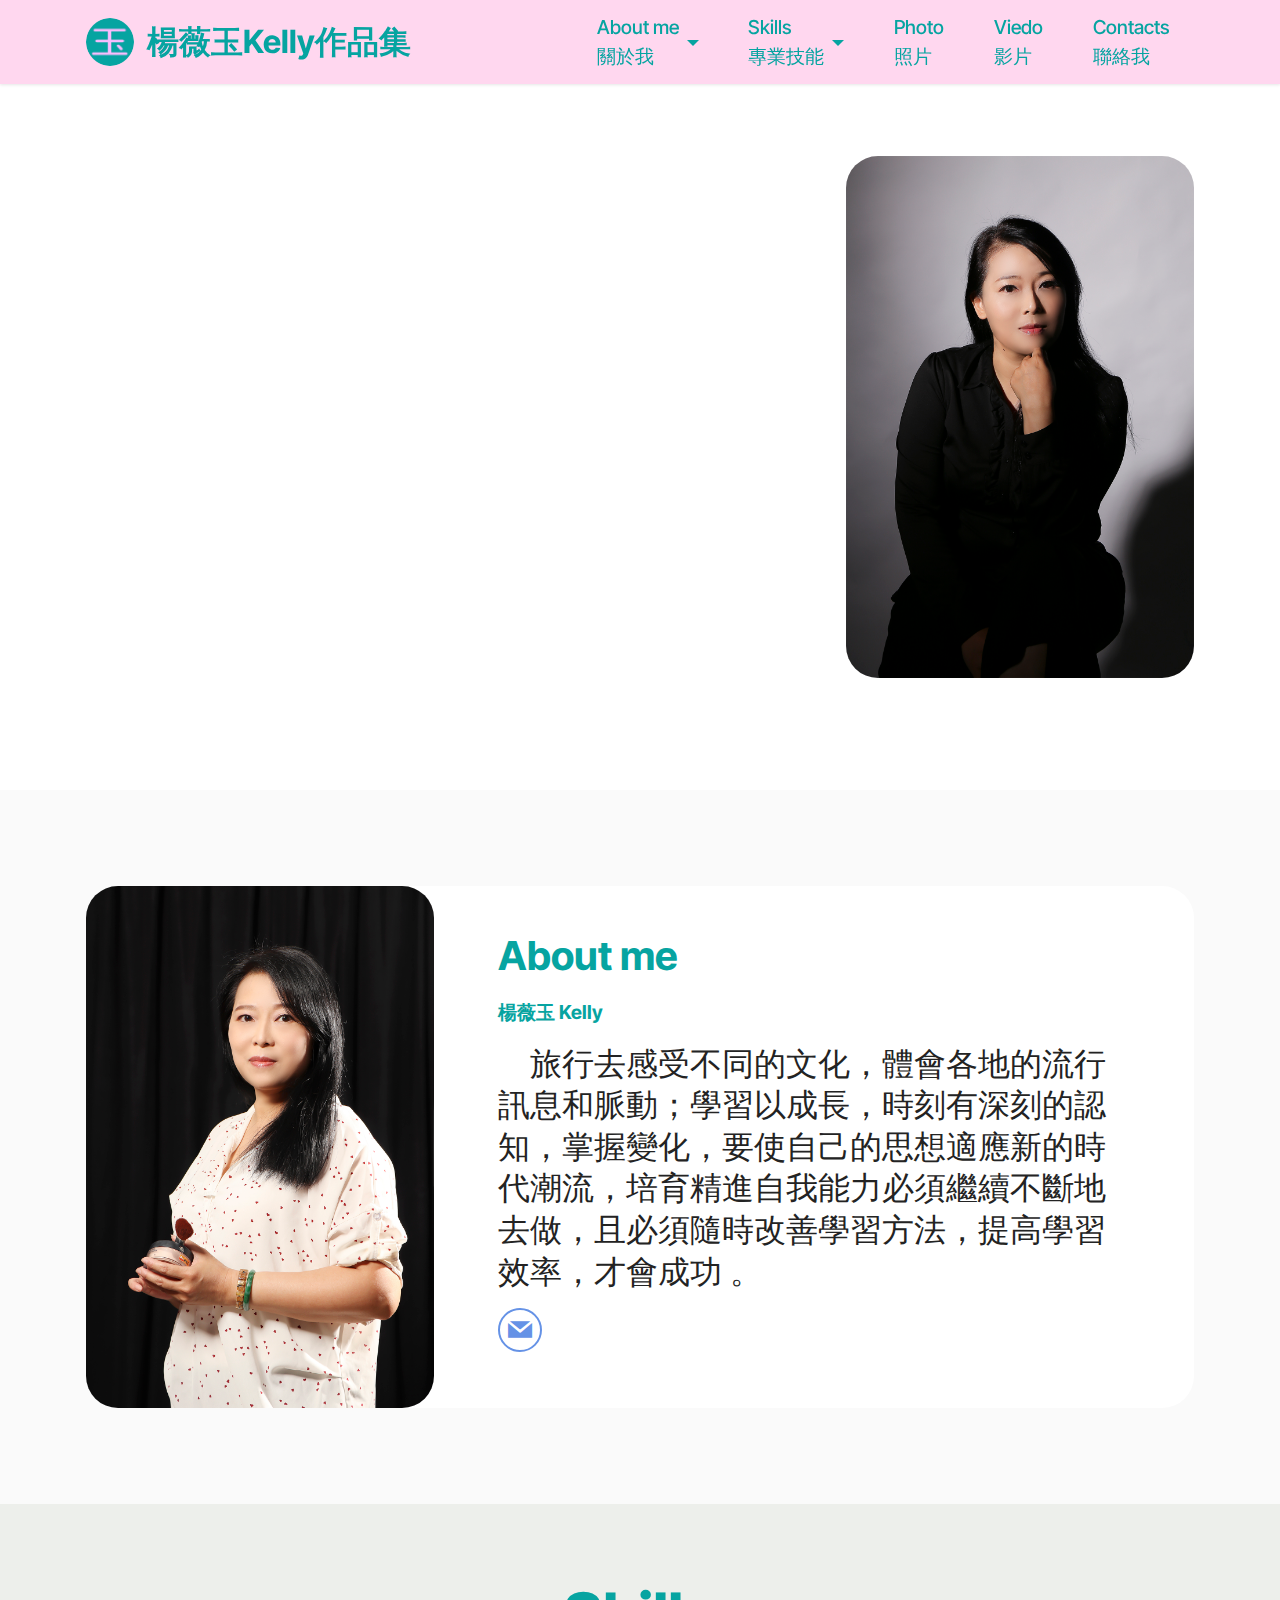
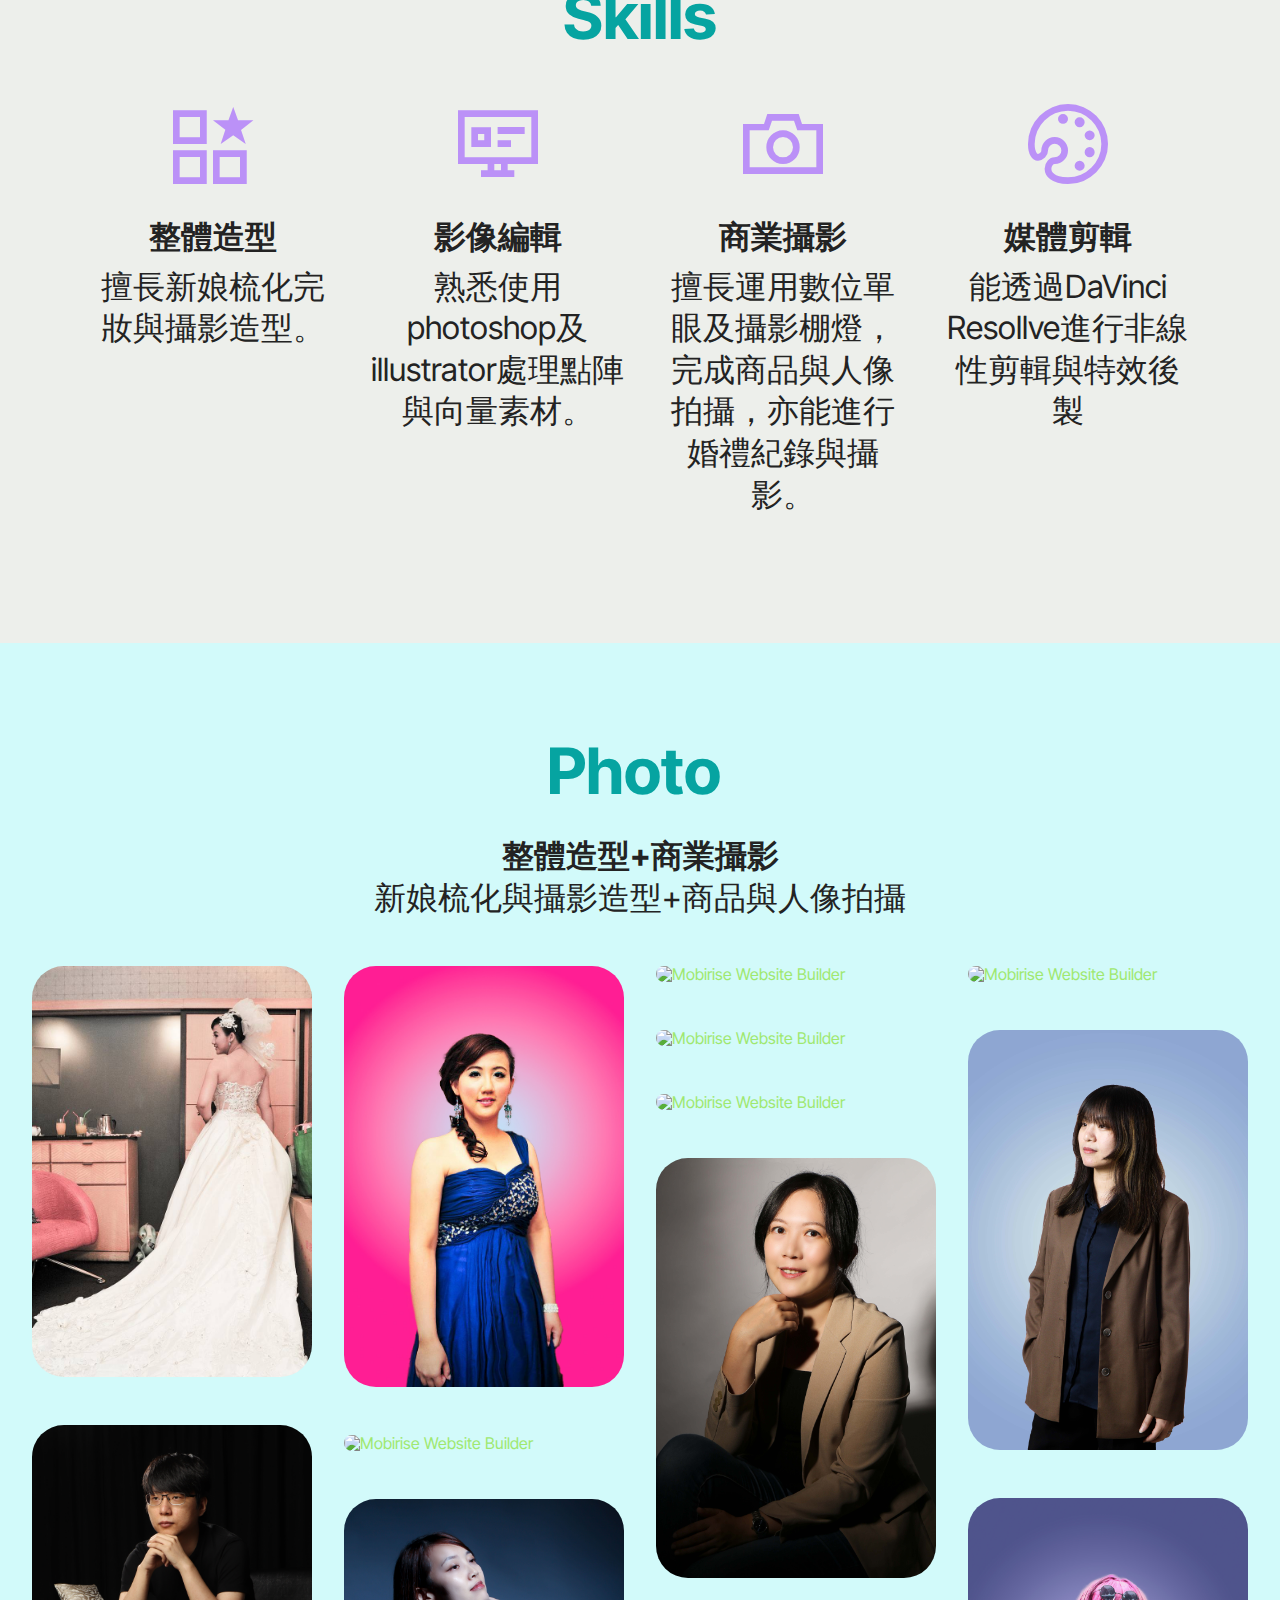
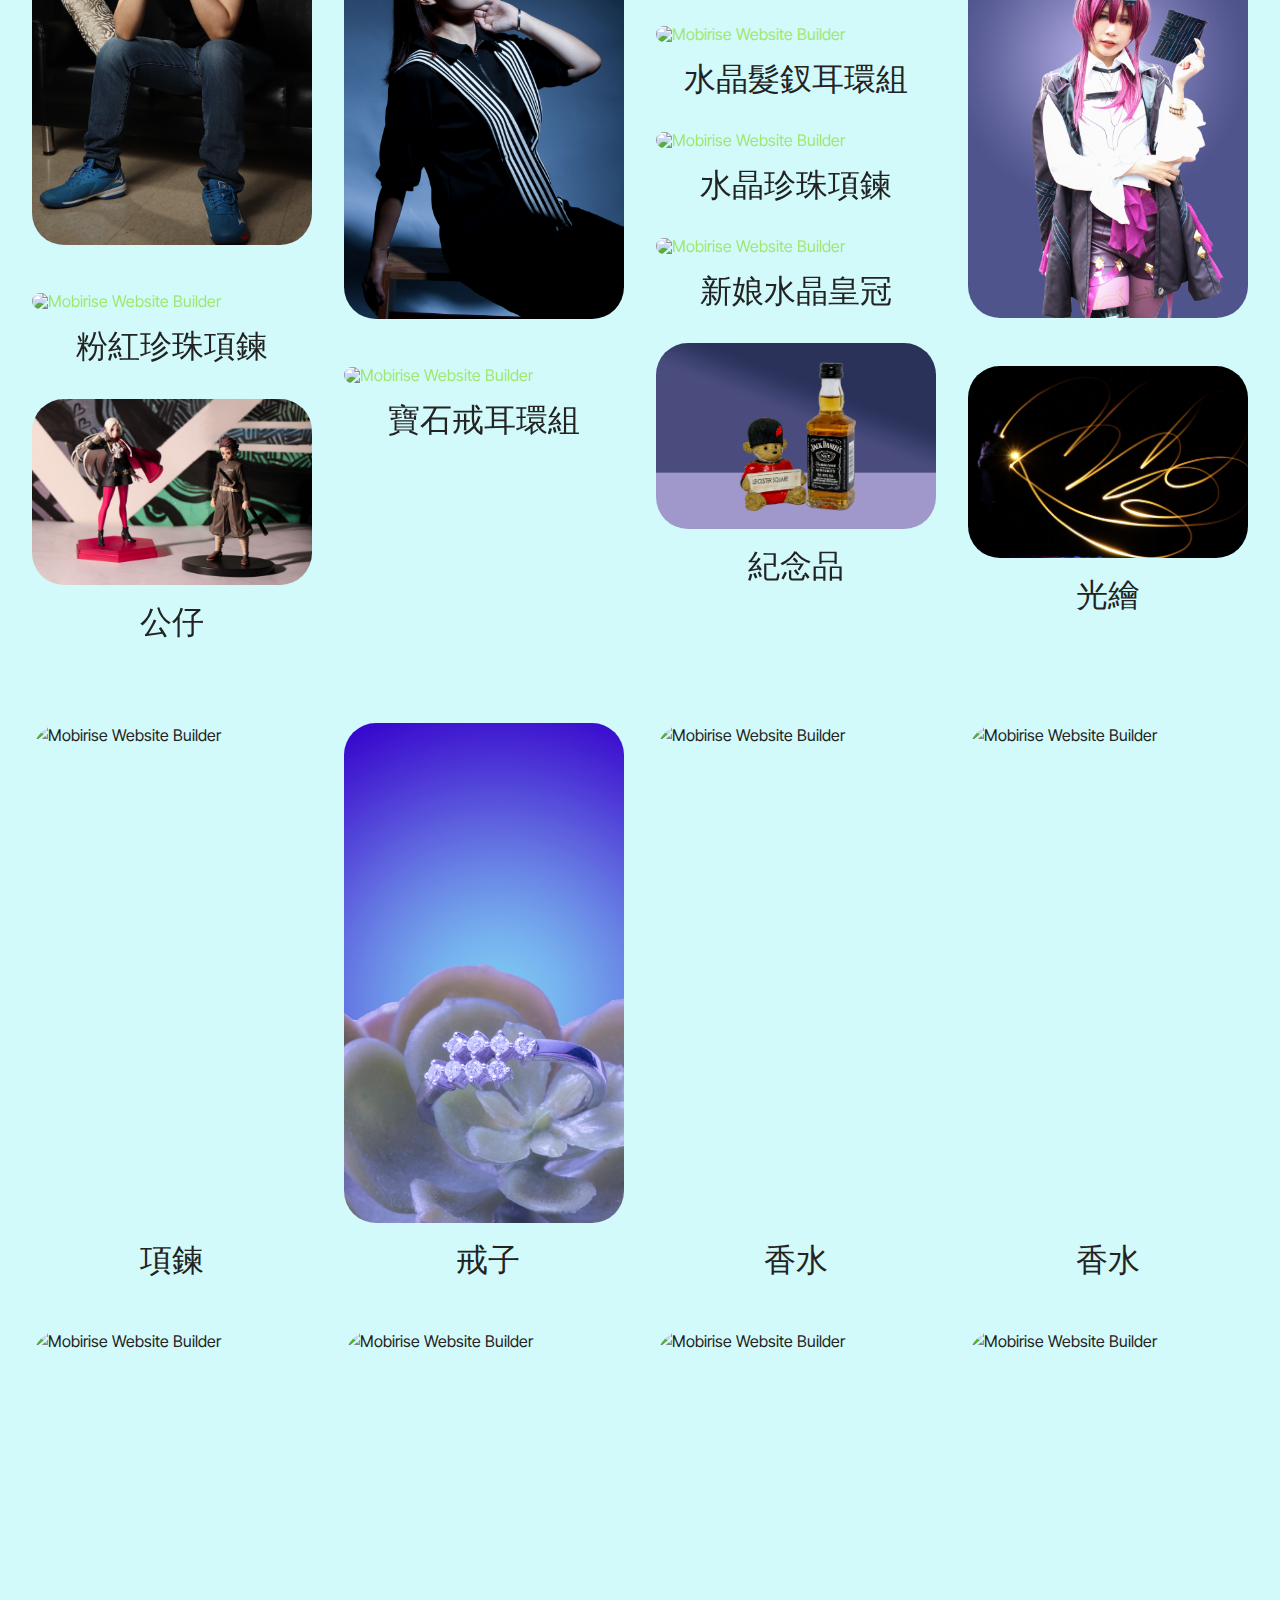
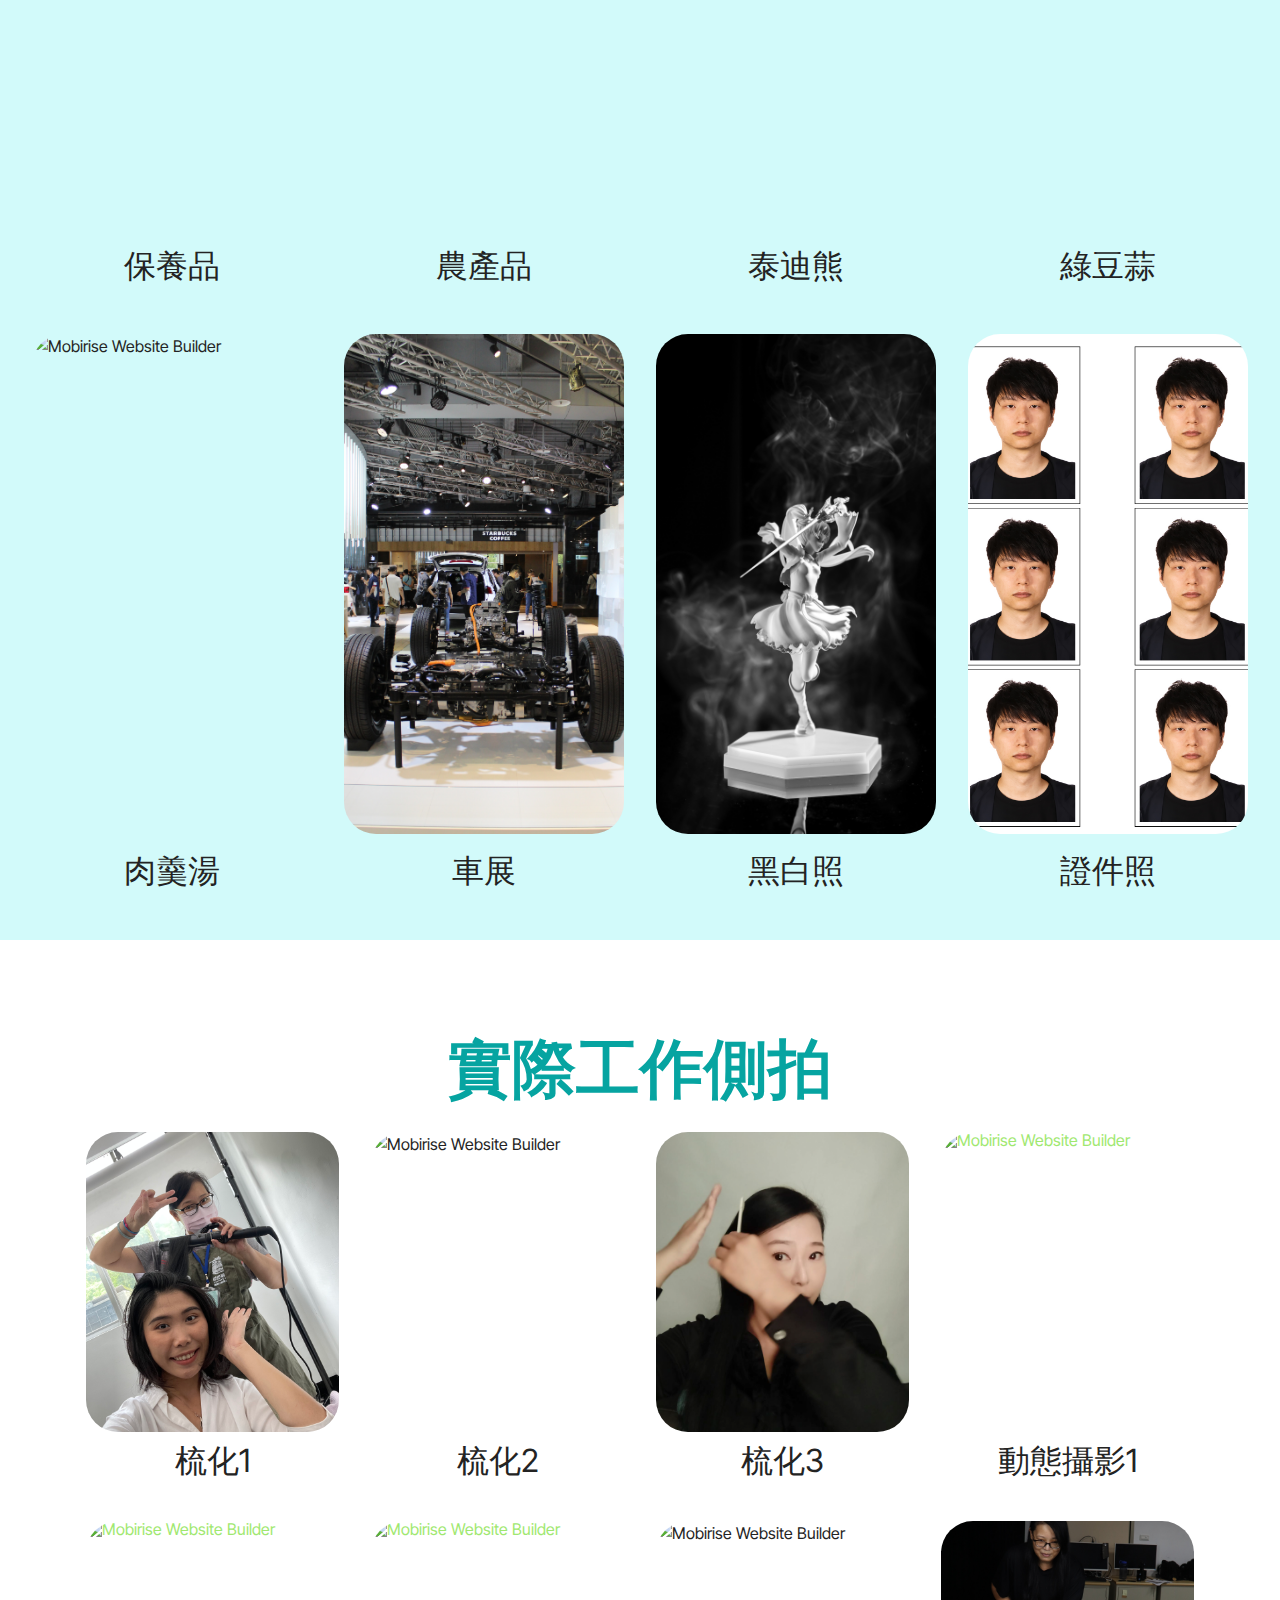
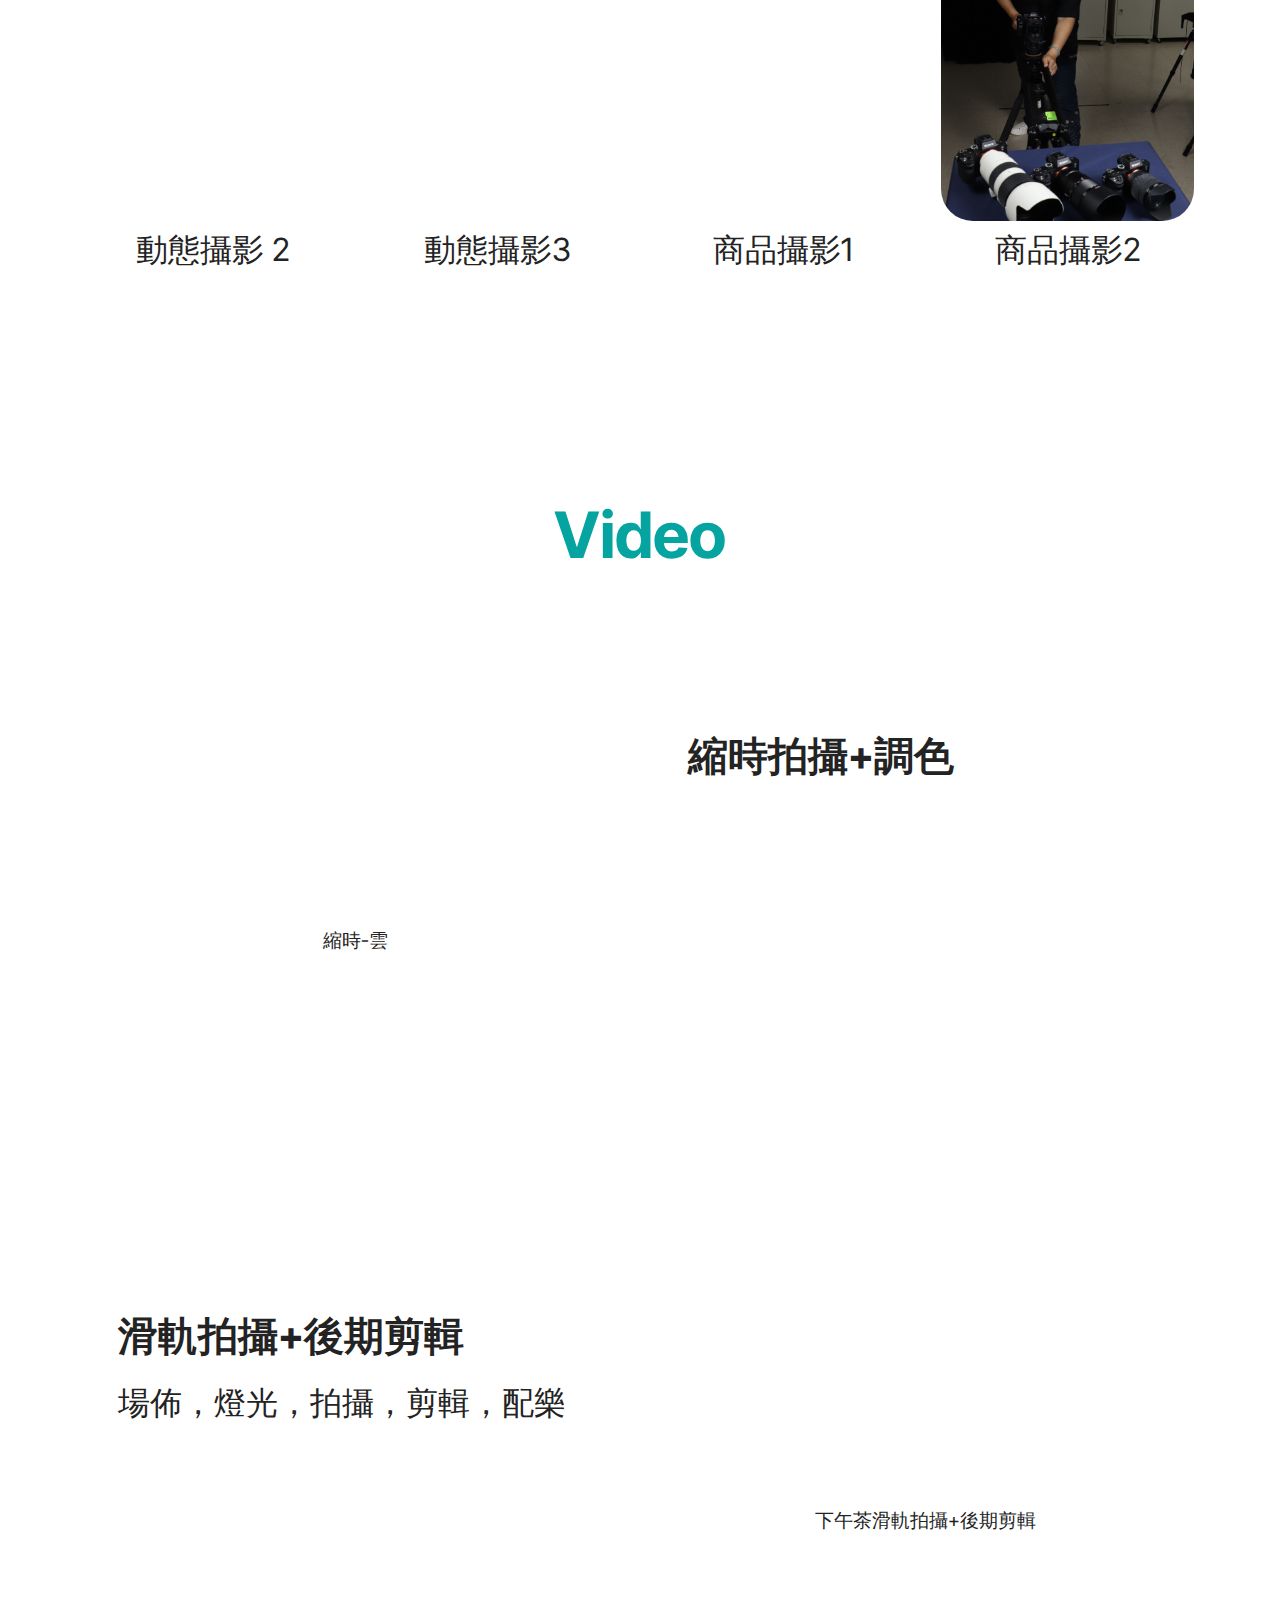
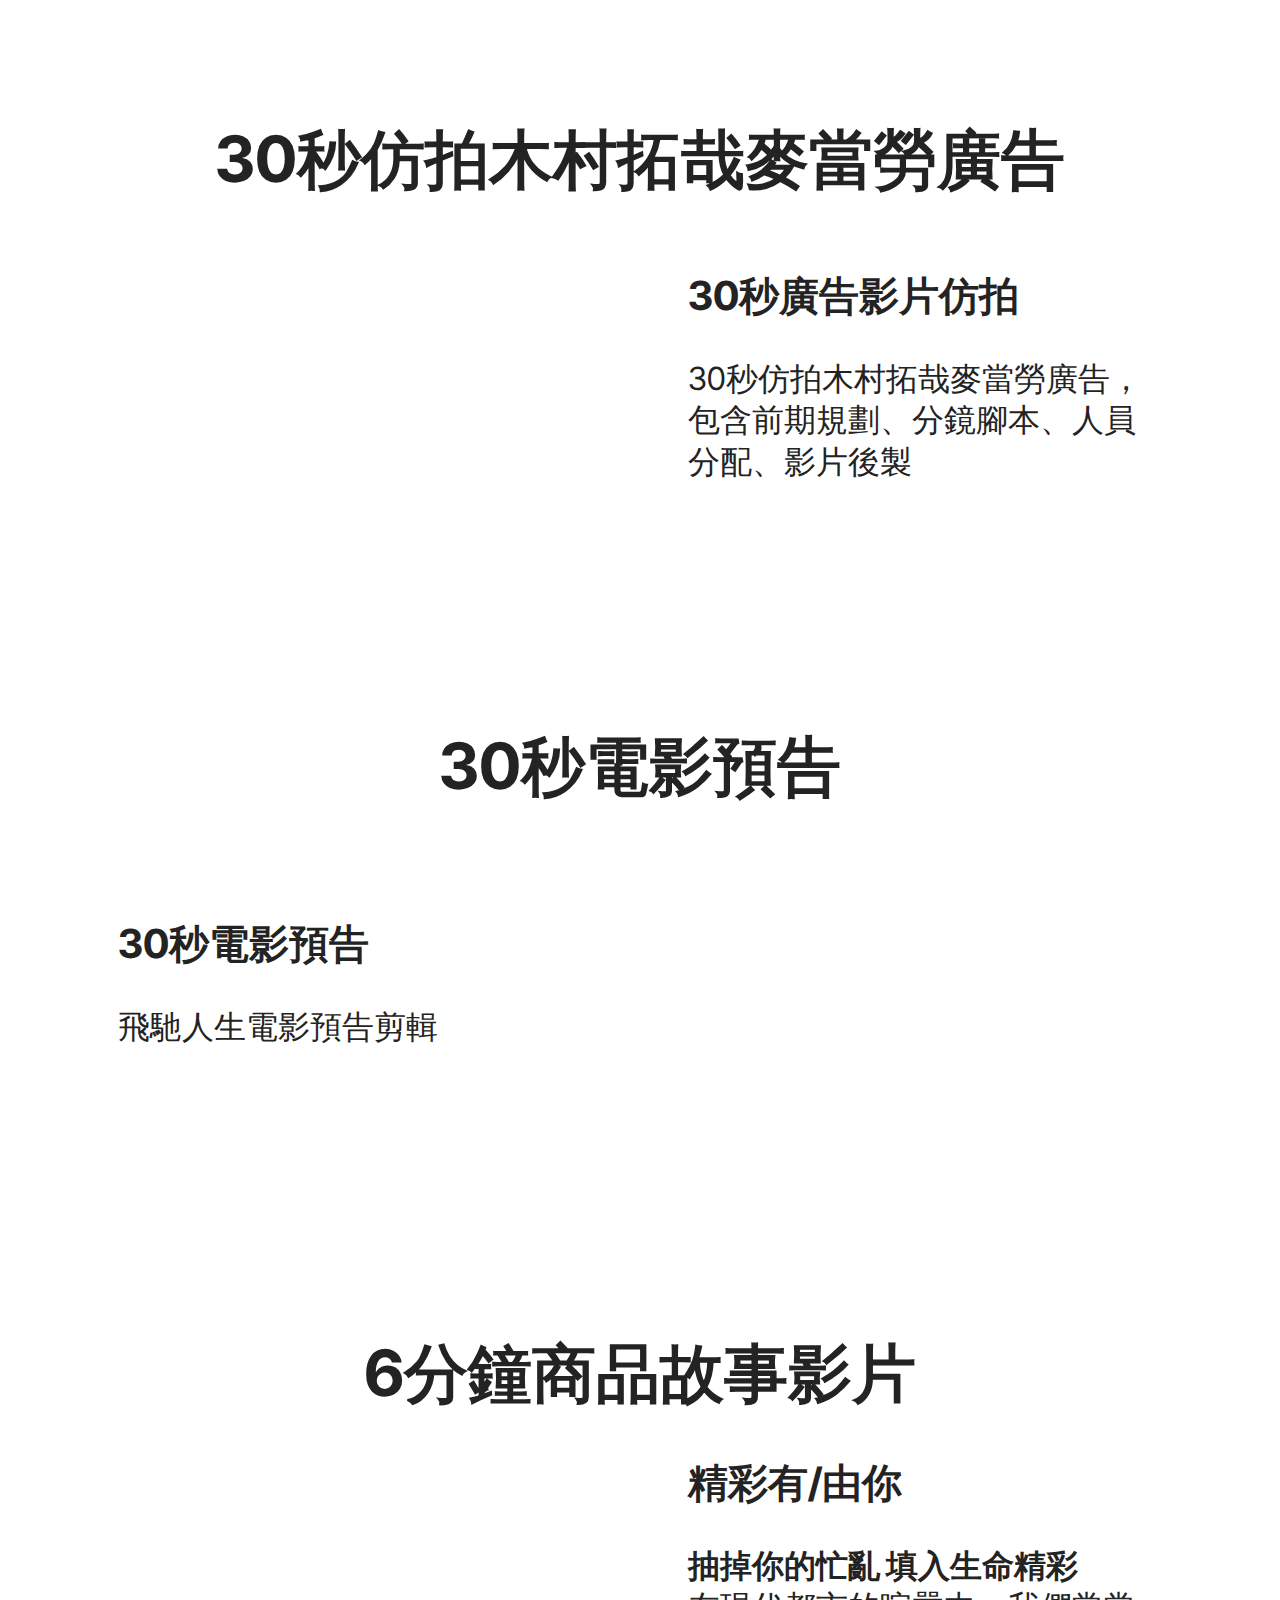
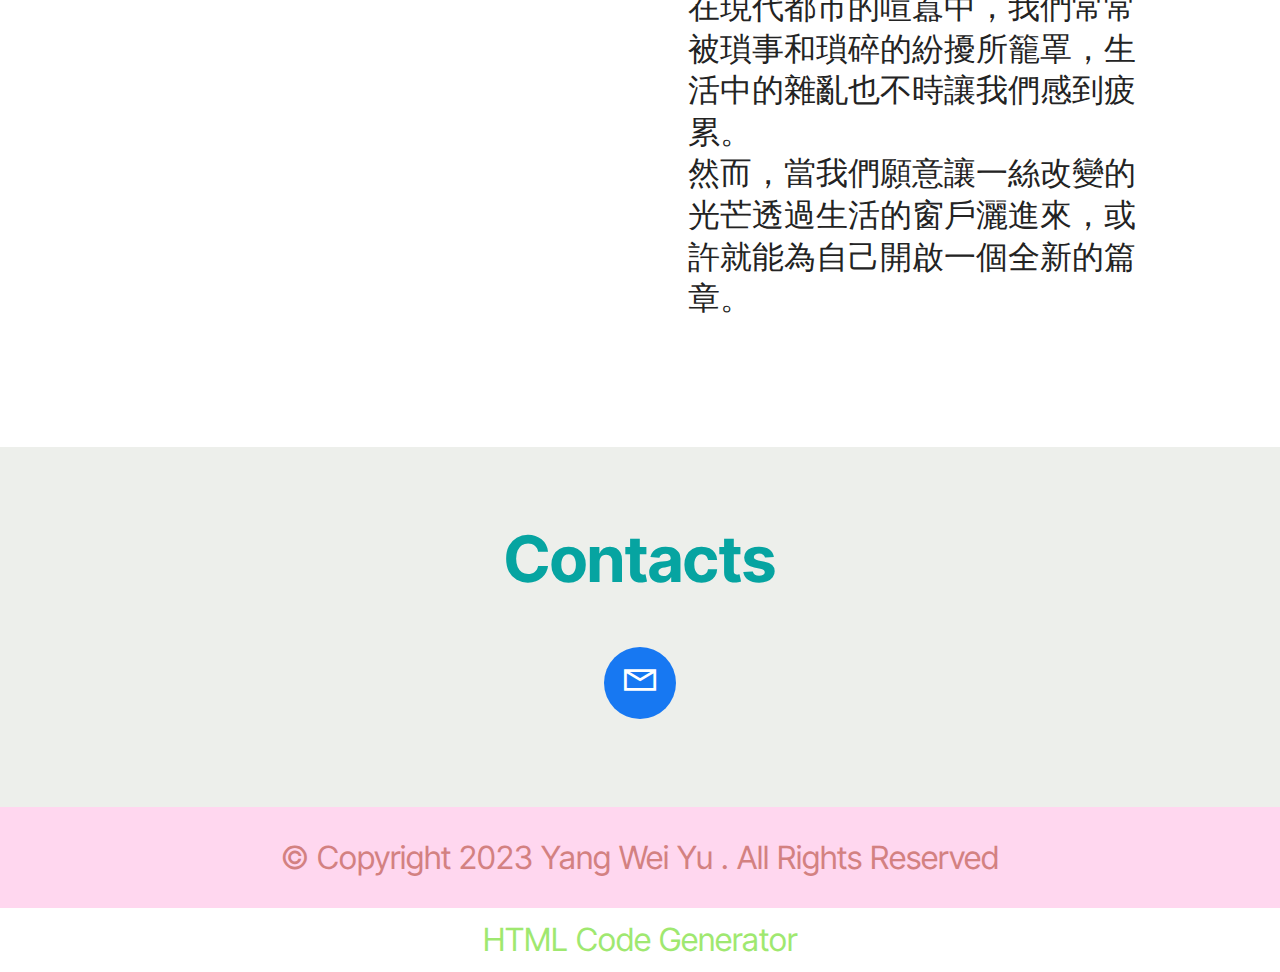
==== commit b5ed765b: "Add files via upload" ====
--- a/index.html
+++ b/index.html
@@ -201,32 +201,32 @@
         </div>
         <div class="row mbr-gallery mbr-masonry" data-masonry="{&quot;percentPosition&quot;: true }">
             <div class="col-12 col-md-6 col-lg-3 item gallery-image active">
-                <div class="item-wrapper" data-toggle="modal" data-bs-toggle="modal" data-target="#tXyNvtmeLq-modal" data-bs-target="#tXyNvtmeLq-modal">
-                    <a href="index.html#gallery02-j"><img class="w-100" src="assets/images/352620.jpg" alt="Mobirise Website Builder" data-slide-to="0" data-bs-slide-to="0" data-target="#lb-tXyNvtmeLq" data-bs-target="#lb-tXyNvtmeLq"></a>
-                    <div class="icon-wrapper">
-                        <span class="mobi-mbri mobi-mbri-search mbr-iconfont mbr-iconfont-btn"></span>
-                    </div>
-                </div>
-                <h6 class="mbr-item-subtitle mbr-fonts-style align-center mb-0 mt-3 display-7"></h6>
-            </div><div class="col-12 col-md-6 col-lg-3 item gallery-image">
-                <div class="item-wrapper" data-toggle="modal" data-bs-toggle="modal" data-target="#tXyNvtmeLq-modal" data-bs-target="#tXyNvtmeLq-modal">
-                    <a href="index.html#gallery02-j"><img class="w-100" src="assets/images/352623-1.jpg" alt="Mobirise Website Builder" data-slide-to="1" data-bs-slide-to="1" data-target="#lb-tXyNvtmeLq" data-bs-target="#lb-tXyNvtmeLq"></a>
-                    <div class="icon-wrapper">
-                        <span class="mobi-mbri mobi-mbri-search mbr-iconfont mbr-iconfont-btn"></span>
-                    </div>
-                </div>
-                <h6 class="mbr-item-subtitle mbr-fonts-style align-center mb-0 mt-3 display-7"></h6>
-            </div><div class="col-12 col-md-6 col-lg-3 item gallery-image">
-                <div class="item-wrapper" data-toggle="modal" data-bs-toggle="modal" data-target="#tXyNvtmeLq-modal" data-bs-target="#tXyNvtmeLq-modal">
-                    <a href="index.html#gallery02-j"><img class="w-100" src="assets/images/img-935.jpg" alt="Mobirise Website Builder" data-slide-to="2" data-bs-slide-to="2" data-target="#lb-tXyNvtmeLq" data-bs-target="#lb-tXyNvtmeLq"></a>
-                    <div class="icon-wrapper">
-                        <span class="mobi-mbri mobi-mbri-search mbr-iconfont mbr-iconfont-btn"></span>
-                    </div>
-                </div>
-                <h6 class="mbr-item-subtitle mbr-fonts-style align-center mb-0 mt-3 display-7"></h6>
-            </div><div class="col-12 col-md-6 col-lg-3 item gallery-image">
-                <div class="item-wrapper" data-toggle="modal" data-bs-toggle="modal" data-target="#tXyNvtmeLq-modal" data-bs-target="#tXyNvtmeLq-modal">
-                    <a href="index.html#gallery02-j"><img class="w-100" src="assets/images/img-8510.jpg" alt="Mobirise Website Builder" data-slide-to="3" data-bs-slide-to="3" data-target="#lb-tXyNvtmeLq" data-bs-target="#lb-tXyNvtmeLq"></a>
+                <div class="item-wrapper" data-toggle="modal" data-bs-toggle="modal" data-target="#tXCySDOcs4-modal" data-bs-target="#tXCySDOcs4-modal">
+                    <a href="index.html#gallery02-j"><img class="w-100" src="assets/images/352620.jpg" alt="Mobirise Website Builder" data-slide-to="0" data-bs-slide-to="0" data-target="#lb-tXCySDOcs4" data-bs-target="#lb-tXCySDOcs4"></a>
+                    <div class="icon-wrapper">
+                        <span class="mobi-mbri mobi-mbri-search mbr-iconfont mbr-iconfont-btn"></span>
+                    </div>
+                </div>
+                <h6 class="mbr-item-subtitle mbr-fonts-style align-center mb-0 mt-3 display-7"></h6>
+            </div><div class="col-12 col-md-6 col-lg-3 item gallery-image">
+                <div class="item-wrapper" data-toggle="modal" data-bs-toggle="modal" data-target="#tXCySDOcs4-modal" data-bs-target="#tXCySDOcs4-modal">
+                    <a href="index.html#gallery02-j"><img class="w-100" src="assets/images/352623-1.jpg" alt="Mobirise Website Builder" data-slide-to="1" data-bs-slide-to="1" data-target="#lb-tXCySDOcs4" data-bs-target="#lb-tXCySDOcs4"></a>
+                    <div class="icon-wrapper">
+                        <span class="mobi-mbri mobi-mbri-search mbr-iconfont mbr-iconfont-btn"></span>
+                    </div>
+                </div>
+                <h6 class="mbr-item-subtitle mbr-fonts-style align-center mb-0 mt-3 display-7"></h6>
+            </div><div class="col-12 col-md-6 col-lg-3 item gallery-image">
+                <div class="item-wrapper" data-toggle="modal" data-bs-toggle="modal" data-target="#tXCySDOcs4-modal" data-bs-target="#tXCySDOcs4-modal">
+                    <a href="index.html#gallery02-j"><img class="w-100" src="assets/images/img-935.jpg" alt="Mobirise Website Builder" data-slide-to="2" data-bs-slide-to="2" data-target="#lb-tXCySDOcs4" data-bs-target="#lb-tXCySDOcs4"></a>
+                    <div class="icon-wrapper">
+                        <span class="mobi-mbri mobi-mbri-search mbr-iconfont mbr-iconfont-btn"></span>
+                    </div>
+                </div>
+                <h6 class="mbr-item-subtitle mbr-fonts-style align-center mb-0 mt-3 display-7"></h6>
+            </div><div class="col-12 col-md-6 col-lg-3 item gallery-image">
+                <div class="item-wrapper" data-toggle="modal" data-bs-toggle="modal" data-target="#tXCySDOcs4-modal" data-bs-target="#tXCySDOcs4-modal">
+                    <a href="index.html#gallery02-j"><img class="w-100" src="assets/images/img-8510.jpg" alt="Mobirise Website Builder" data-slide-to="3" data-bs-slide-to="3" data-target="#lb-tXCySDOcs4" data-bs-target="#lb-tXCySDOcs4"></a>
                     <div class="icon-wrapper">
                         <span class="mobi-mbri mobi-mbri-search mbr-iconfont mbr-iconfont-btn"></span>
                     </div>
@@ -234,72 +234,72 @@
                 <h6 class="mbr-item-subtitle mbr-fonts-style align-center mb-0 mt-3 display-7"></h6>
             </div>
             <div class="col-12 col-md-6 col-lg-3 item gallery-image">
-                <div class="item-wrapper" data-toggle="modal" data-bs-toggle="modal" data-target="#tXyNvtmeLq-modal" data-bs-target="#tXyNvtmeLq-modal">
-                    <a href="index.html#gallery02-j"><img class="w-100" src="assets/images/img-974.jpg" alt="Mobirise Website Builder" data-slide-to="4" data-bs-slide-to="4" data-target="#lb-tXyNvtmeLq" data-bs-target="#lb-tXyNvtmeLq"></a>
-                    <div class="icon-wrapper">
-                        <span class="mobi-mbri mobi-mbri-search mbr-iconfont mbr-iconfont-btn"></span>
-                    </div>
-                </div>
-                <h6 class="mbr-item-subtitle mbr-fonts-style align-center mb-0 mt-3 display-7"></h6>
-            </div><div class="col-12 col-md-6 col-lg-3 item gallery-image">
-                <div class="item-wrapper" data-toggle="modal" data-bs-toggle="modal" data-target="#tXyNvtmeLq-modal" data-bs-target="#tXyNvtmeLq-modal">
-                    <a href="index.html#gallery02-j"><img class="w-100" src="assets/images/img-8399.jpg" alt="Mobirise Website Builder" data-slide-to="5" data-bs-slide-to="5" data-target="#lb-tXyNvtmeLq" data-bs-target="#lb-tXyNvtmeLq"></a>
-                    <div class="icon-wrapper">
-                        <span class="mobi-mbri mobi-mbri-search mbr-iconfont mbr-iconfont-btn"></span>
-                    </div>
-                </div>
-                <h6 class="mbr-item-subtitle mbr-fonts-style align-center mb-0 mt-3 display-7"></h6>
-            </div><div class="col-12 col-md-6 col-lg-3 item gallery-image">
-                <div class="item-wrapper" data-toggle="modal" data-bs-toggle="modal" data-target="#tXyNvtmeLq-modal" data-bs-target="#tXyNvtmeLq-modal">
-                    <a href="index.html#gallery02-j"><img class="w-100" src="assets/images/img-8568.jpg" alt="Mobirise Website Builder" data-slide-to="6" data-bs-slide-to="6" data-target="#lb-tXyNvtmeLq" data-bs-target="#lb-tXyNvtmeLq"></a>
-                    <div class="icon-wrapper">
-                        <span class="mobi-mbri mobi-mbri-search mbr-iconfont mbr-iconfont-btn"></span>
-                    </div>
-                </div>
-                <h6 class="mbr-item-subtitle mbr-fonts-style align-center mb-0 mt-3 display-7"></h6>
-            </div><div class="col-12 col-md-6 col-lg-3 item gallery-image">
-                <div class="item-wrapper" data-toggle="modal" data-bs-toggle="modal" data-target="#tXyNvtmeLq-modal" data-bs-target="#tXyNvtmeLq-modal">
-                    <a href="index.html#gallery02-j"><img class="w-100" src="assets/images/img-9695.jpg" alt="Mobirise Website Builder" data-slide-to="7" data-bs-slide-to="7" data-target="#lb-tXyNvtmeLq" data-bs-target="#lb-tXyNvtmeLq"></a>
-                    <div class="icon-wrapper">
-                        <span class="mobi-mbri mobi-mbri-search mbr-iconfont mbr-iconfont-btn"></span>
-                    </div>
-                </div>
-                <h6 class="mbr-item-subtitle mbr-fonts-style align-center mb-0 mt-3 display-7"></h6>
-            </div><div class="col-12 col-md-6 col-lg-3 item gallery-image">
-                <div class="item-wrapper" data-toggle="modal" data-bs-toggle="modal" data-target="#tXyNvtmeLq-modal" data-bs-target="#tXyNvtmeLq-modal">
-                    <a href="index.html#gallery02-j"><img class="w-100" src="assets/images/img-8483.jpeg" alt="Mobirise Website Builder" data-slide-to="8" data-bs-slide-to="8" data-target="#lb-tXyNvtmeLq" data-bs-target="#lb-tXyNvtmeLq"></a>
-                    <div class="icon-wrapper">
-                        <span class="mobi-mbri mobi-mbri-search mbr-iconfont mbr-iconfont-btn"></span>
-                    </div>
-                </div>
-                <h6 class="mbr-item-subtitle mbr-fonts-style align-center mb-0 mt-3 display-7"></h6>
-            </div><div class="col-12 col-md-6 col-lg-3 item gallery-image">
-                <div class="item-wrapper" data-toggle="modal" data-bs-toggle="modal" data-target="#tXyNvtmeLq-modal" data-bs-target="#tXyNvtmeLq-modal">
-                    <a href="index.html#gallery02-j"><img class="w-100" src="assets/images/img-911.jpg" alt="Mobirise Website Builder" data-slide-to="9" data-bs-slide-to="9" data-target="#lb-tXyNvtmeLq" data-bs-target="#lb-tXyNvtmeLq"></a>
-                    <div class="icon-wrapper">
-                        <span class="mobi-mbri mobi-mbri-search mbr-iconfont mbr-iconfont-btn"></span>
-                    </div>
-                </div>
-                <h6 class="mbr-item-subtitle mbr-fonts-style align-center mb-0 mt-3 display-7"></h6>
-            </div><div class="col-12 col-md-6 col-lg-3 item gallery-image">
-                <div class="item-wrapper" data-toggle="modal" data-bs-toggle="modal" data-target="#tXyNvtmeLq-modal" data-bs-target="#tXyNvtmeLq-modal">
-                    <a href="index.html#gallery02-j"><img class="w-100" src="assets/images/img-1035.jpg" alt="Mobirise Website Builder" data-slide-to="10" data-bs-slide-to="10" data-target="#lb-tXyNvtmeLq" data-bs-target="#lb-tXyNvtmeLq"></a>
-                    <div class="icon-wrapper">
-                        <span class="mobi-mbri mobi-mbri-search mbr-iconfont mbr-iconfont-btn"></span>
-                    </div>
-                </div>
-                <h6 class="mbr-item-subtitle mbr-fonts-style align-center mb-0 mt-3 display-7"></h6>
-            </div><div class="col-12 col-md-6 col-lg-3 item gallery-image">
-                <div class="item-wrapper" data-toggle="modal" data-bs-toggle="modal" data-target="#tXyNvtmeLq-modal" data-bs-target="#tXyNvtmeLq-modal">
-                    <a href="index.html#gallery02-j"><img class="w-100" src="assets/images/img-872.jpg" alt="Mobirise Website Builder" data-slide-to="11" data-bs-slide-to="11" data-target="#lb-tXyNvtmeLq" data-bs-target="#lb-tXyNvtmeLq"></a>
-                    <div class="icon-wrapper">
-                        <span class="mobi-mbri mobi-mbri-search mbr-iconfont mbr-iconfont-btn"></span>
-                    </div>
-                </div>
-                <h6 class="mbr-item-subtitle mbr-fonts-style align-center mb-0 mt-3 display-7"></h6>
-            </div><div class="col-12 col-md-6 col-lg-3 item gallery-image">
-                <div class="item-wrapper" data-toggle="modal" data-bs-toggle="modal" data-target="#tXyNvtmeLq-modal" data-bs-target="#tXyNvtmeLq-modal">
-                    <a href="index.html#gallery02-j"><img class="w-100" src="assets/images/01img-8770.jpg" alt="Mobirise Website Builder" data-slide-to="12" data-bs-slide-to="12" data-target="#lb-tXyNvtmeLq" data-bs-target="#lb-tXyNvtmeLq"></a>
+                <div class="item-wrapper" data-toggle="modal" data-bs-toggle="modal" data-target="#tXCySDOcs4-modal" data-bs-target="#tXCySDOcs4-modal">
+                    <a href="index.html#gallery02-j"><img class="w-100" src="assets/images/img-974.jpg" alt="Mobirise Website Builder" data-slide-to="4" data-bs-slide-to="4" data-target="#lb-tXCySDOcs4" data-bs-target="#lb-tXCySDOcs4"></a>
+                    <div class="icon-wrapper">
+                        <span class="mobi-mbri mobi-mbri-search mbr-iconfont mbr-iconfont-btn"></span>
+                    </div>
+                </div>
+                <h6 class="mbr-item-subtitle mbr-fonts-style align-center mb-0 mt-3 display-7"></h6>
+            </div><div class="col-12 col-md-6 col-lg-3 item gallery-image">
+                <div class="item-wrapper" data-toggle="modal" data-bs-toggle="modal" data-target="#tXCySDOcs4-modal" data-bs-target="#tXCySDOcs4-modal">
+                    <a href="index.html#gallery02-j"><img class="w-100" src="assets/images/img-8399.jpg" alt="Mobirise Website Builder" data-slide-to="5" data-bs-slide-to="5" data-target="#lb-tXCySDOcs4" data-bs-target="#lb-tXCySDOcs4"></a>
+                    <div class="icon-wrapper">
+                        <span class="mobi-mbri mobi-mbri-search mbr-iconfont mbr-iconfont-btn"></span>
+                    </div>
+                </div>
+                <h6 class="mbr-item-subtitle mbr-fonts-style align-center mb-0 mt-3 display-7"></h6>
+            </div><div class="col-12 col-md-6 col-lg-3 item gallery-image">
+                <div class="item-wrapper" data-toggle="modal" data-bs-toggle="modal" data-target="#tXCySDOcs4-modal" data-bs-target="#tXCySDOcs4-modal">
+                    <a href="index.html#gallery02-j"><img class="w-100" src="assets/images/img-8568.jpg" alt="Mobirise Website Builder" data-slide-to="6" data-bs-slide-to="6" data-target="#lb-tXCySDOcs4" data-bs-target="#lb-tXCySDOcs4"></a>
+                    <div class="icon-wrapper">
+                        <span class="mobi-mbri mobi-mbri-search mbr-iconfont mbr-iconfont-btn"></span>
+                    </div>
+                </div>
+                <h6 class="mbr-item-subtitle mbr-fonts-style align-center mb-0 mt-3 display-7"></h6>
+            </div><div class="col-12 col-md-6 col-lg-3 item gallery-image">
+                <div class="item-wrapper" data-toggle="modal" data-bs-toggle="modal" data-target="#tXCySDOcs4-modal" data-bs-target="#tXCySDOcs4-modal">
+                    <a href="index.html#gallery02-j"><img class="w-100" src="assets/images/img-9695.jpg" alt="Mobirise Website Builder" data-slide-to="7" data-bs-slide-to="7" data-target="#lb-tXCySDOcs4" data-bs-target="#lb-tXCySDOcs4"></a>
+                    <div class="icon-wrapper">
+                        <span class="mobi-mbri mobi-mbri-search mbr-iconfont mbr-iconfont-btn"></span>
+                    </div>
+                </div>
+                <h6 class="mbr-item-subtitle mbr-fonts-style align-center mb-0 mt-3 display-7"></h6>
+            </div><div class="col-12 col-md-6 col-lg-3 item gallery-image">
+                <div class="item-wrapper" data-toggle="modal" data-bs-toggle="modal" data-target="#tXCySDOcs4-modal" data-bs-target="#tXCySDOcs4-modal">
+                    <a href="index.html#gallery02-j"><img class="w-100" src="assets/images/img-8483.jpeg" alt="Mobirise Website Builder" data-slide-to="8" data-bs-slide-to="8" data-target="#lb-tXCySDOcs4" data-bs-target="#lb-tXCySDOcs4"></a>
+                    <div class="icon-wrapper">
+                        <span class="mobi-mbri mobi-mbri-search mbr-iconfont mbr-iconfont-btn"></span>
+                    </div>
+                </div>
+                <h6 class="mbr-item-subtitle mbr-fonts-style align-center mb-0 mt-3 display-7"></h6>
+            </div><div class="col-12 col-md-6 col-lg-3 item gallery-image">
+                <div class="item-wrapper" data-toggle="modal" data-bs-toggle="modal" data-target="#tXCySDOcs4-modal" data-bs-target="#tXCySDOcs4-modal">
+                    <a href="index.html#gallery02-j"><img class="w-100" src="assets/images/img-911.jpg" alt="Mobirise Website Builder" data-slide-to="9" data-bs-slide-to="9" data-target="#lb-tXCySDOcs4" data-bs-target="#lb-tXCySDOcs4"></a>
+                    <div class="icon-wrapper">
+                        <span class="mobi-mbri mobi-mbri-search mbr-iconfont mbr-iconfont-btn"></span>
+                    </div>
+                </div>
+                <h6 class="mbr-item-subtitle mbr-fonts-style align-center mb-0 mt-3 display-7"></h6>
+            </div><div class="col-12 col-md-6 col-lg-3 item gallery-image">
+                <div class="item-wrapper" data-toggle="modal" data-bs-toggle="modal" data-target="#tXCySDOcs4-modal" data-bs-target="#tXCySDOcs4-modal">
+                    <a href="index.html#gallery02-j"><img class="w-100" src="assets/images/img-1035.jpg" alt="Mobirise Website Builder" data-slide-to="10" data-bs-slide-to="10" data-target="#lb-tXCySDOcs4" data-bs-target="#lb-tXCySDOcs4"></a>
+                    <div class="icon-wrapper">
+                        <span class="mobi-mbri mobi-mbri-search mbr-iconfont mbr-iconfont-btn"></span>
+                    </div>
+                </div>
+                <h6 class="mbr-item-subtitle mbr-fonts-style align-center mb-0 mt-3 display-7"></h6>
+            </div><div class="col-12 col-md-6 col-lg-3 item gallery-image">
+                <div class="item-wrapper" data-toggle="modal" data-bs-toggle="modal" data-target="#tXCySDOcs4-modal" data-bs-target="#tXCySDOcs4-modal">
+                    <a href="index.html#gallery02-j"><img class="w-100" src="assets/images/img-872.jpg" alt="Mobirise Website Builder" data-slide-to="11" data-bs-slide-to="11" data-target="#lb-tXCySDOcs4" data-bs-target="#lb-tXCySDOcs4"></a>
+                    <div class="icon-wrapper">
+                        <span class="mobi-mbri mobi-mbri-search mbr-iconfont mbr-iconfont-btn"></span>
+                    </div>
+                </div>
+                <h6 class="mbr-item-subtitle mbr-fonts-style align-center mb-0 mt-3 display-7"></h6>
+            </div><div class="col-12 col-md-6 col-lg-3 item gallery-image">
+                <div class="item-wrapper" data-toggle="modal" data-bs-toggle="modal" data-target="#tXCySDOcs4-modal" data-bs-target="#tXCySDOcs4-modal">
+                    <a href="index.html#gallery02-j"><img class="w-100" src="assets/images/01img-8770.jpg" alt="Mobirise Website Builder" data-slide-to="12" data-bs-slide-to="12" data-target="#lb-tXCySDOcs4" data-bs-target="#lb-tXCySDOcs4"></a>
                     <div class="icon-wrapper">
                         <span class="mobi-mbri mobi-mbri-search mbr-iconfont mbr-iconfont-btn"></span>
                     </div>
@@ -309,56 +309,56 @@
             
             
             <div class="col-12 col-md-6 col-lg-3 item gallery-image">
-                <div class="item-wrapper" data-toggle="modal" data-bs-toggle="modal" data-target="#tXyNvtmeLq-modal" data-bs-target="#tXyNvtmeLq-modal">
-                    <a href="index.html#gallery02-j"><img class="w-100" src="assets/images/070701img-8620.jpg" alt="Mobirise Website Builder" data-slide-to="13" data-bs-slide-to="13" data-target="#lb-tXyNvtmeLq" data-bs-target="#lb-tXyNvtmeLq"></a>
+                <div class="item-wrapper" data-toggle="modal" data-bs-toggle="modal" data-target="#tXCySDOcs4-modal" data-bs-target="#tXCySDOcs4-modal">
+                    <a href="index.html#gallery02-j"><img class="w-100" src="assets/images/070701img-8620.jpg" alt="Mobirise Website Builder" data-slide-to="13" data-bs-slide-to="13" data-target="#lb-tXCySDOcs4" data-bs-target="#lb-tXCySDOcs4"></a>
                     <div class="icon-wrapper">
                         <span class="mobi-mbri mobi-mbri-search mbr-iconfont mbr-iconfont-btn"></span>
                     </div>
                 </div>
                 <h6 class="mbr-item-subtitle mbr-fonts-style align-center mb-0 mt-3 display-7">水晶珍珠項鍊</h6>
             </div><div class="col-12 col-md-6 col-lg-3 item gallery-image">
-                <div class="item-wrapper" data-toggle="modal" data-bs-toggle="modal" data-target="#tXyNvtmeLq-modal" data-bs-target="#tXyNvtmeLq-modal">
-                    <a href="index.html#gallery02-j"><img class="w-100" src="assets/images/0825-01img-9959.jpg" alt="Mobirise Website Builder" data-slide-to="14" data-bs-slide-to="14" data-target="#lb-tXyNvtmeLq" data-bs-target="#lb-tXyNvtmeLq"></a>
+                <div class="item-wrapper" data-toggle="modal" data-bs-toggle="modal" data-target="#tXCySDOcs4-modal" data-bs-target="#tXCySDOcs4-modal">
+                    <a href="index.html#gallery02-j"><img class="w-100" src="assets/images/0825-01img-9959.jpg" alt="Mobirise Website Builder" data-slide-to="14" data-bs-slide-to="14" data-target="#lb-tXCySDOcs4" data-bs-target="#lb-tXCySDOcs4"></a>
                     <div class="icon-wrapper">
                         <span class="mobi-mbri mobi-mbri-search mbr-iconfont mbr-iconfont-btn"></span>
                     </div>
                 </div>
                 <h6 class="mbr-item-subtitle mbr-fonts-style align-center mb-0 mt-3 display-7">新娘水晶皇冠</h6>
             </div><div class="col-12 col-md-6 col-lg-3 item gallery-image">
-                <div class="item-wrapper" data-toggle="modal" data-bs-toggle="modal" data-target="#tXyNvtmeLq-modal" data-bs-target="#tXyNvtmeLq-modal">
-                    <a href="index.html#gallery02-j"><img class="w-100" src="assets/images/01img-8796.jpg" alt="Mobirise Website Builder" data-slide-to="15" data-bs-slide-to="15" data-target="#lb-tXyNvtmeLq" data-bs-target="#lb-tXyNvtmeLq"></a>
+                <div class="item-wrapper" data-toggle="modal" data-bs-toggle="modal" data-target="#tXCySDOcs4-modal" data-bs-target="#tXCySDOcs4-modal">
+                    <a href="index.html#gallery02-j"><img class="w-100" src="assets/images/01img-8796.jpg" alt="Mobirise Website Builder" data-slide-to="15" data-bs-slide-to="15" data-target="#lb-tXCySDOcs4" data-bs-target="#lb-tXCySDOcs4"></a>
                     <div class="icon-wrapper">
                         <span class="mobi-mbri mobi-mbri-search mbr-iconfont mbr-iconfont-btn"></span>
                     </div>
                 </div>
                 <h6 class="mbr-item-subtitle mbr-fonts-style align-center mb-0 mt-3 display-7">粉紅珍珠項鍊</h6>
             </div><div class="col-12 col-md-6 col-lg-3 item gallery-image">
-                <div class="item-wrapper" data-toggle="modal" data-bs-toggle="modal" data-target="#tXyNvtmeLq-modal" data-bs-target="#tXyNvtmeLq-modal">
-                    <a href="index.html#gallery02-j"><img class="w-100" src="assets/images/img-568.jpeg" alt="Mobirise Website Builder" data-slide-to="16" data-bs-slide-to="16" data-target="#lb-tXyNvtmeLq" data-bs-target="#lb-tXyNvtmeLq"></a>
+                <div class="item-wrapper" data-toggle="modal" data-bs-toggle="modal" data-target="#tXCySDOcs4-modal" data-bs-target="#tXCySDOcs4-modal">
+                    <a href="index.html#gallery02-j"><img class="w-100" src="assets/images/img-568.jpeg" alt="Mobirise Website Builder" data-slide-to="16" data-bs-slide-to="16" data-target="#lb-tXCySDOcs4" data-bs-target="#lb-tXCySDOcs4"></a>
                     <div class="icon-wrapper">
                         <span class="mobi-mbri mobi-mbri-search mbr-iconfont mbr-iconfont-btn"></span>
                     </div>
                 </div>
                 <h6 class="mbr-item-subtitle mbr-fonts-style align-center mb-0 mt-3 display-7">紀念品</h6>
             </div><div class="col-12 col-md-6 col-lg-3 item gallery-image">
-                <div class="item-wrapper" data-toggle="modal" data-bs-toggle="modal" data-target="#tXyNvtmeLq-modal" data-bs-target="#tXyNvtmeLq-modal">
-                    <a href="index.html#gallery02-j"><img class="w-100" src="assets/images/img-8327.jpeg" alt="Mobirise Website Builder" data-slide-to="17" data-bs-slide-to="17" data-target="#lb-tXyNvtmeLq" data-bs-target="#lb-tXyNvtmeLq"></a>
+                <div class="item-wrapper" data-toggle="modal" data-bs-toggle="modal" data-target="#tXCySDOcs4-modal" data-bs-target="#tXCySDOcs4-modal">
+                    <a href="index.html#gallery02-j"><img class="w-100" src="assets/images/img-8327.jpeg" alt="Mobirise Website Builder" data-slide-to="17" data-bs-slide-to="17" data-target="#lb-tXCySDOcs4" data-bs-target="#lb-tXCySDOcs4"></a>
                     <div class="icon-wrapper">
                         <span class="mobi-mbri mobi-mbri-search mbr-iconfont mbr-iconfont-btn"></span>
                     </div>
                 </div>
                 <h6 class="mbr-item-subtitle mbr-fonts-style align-center mb-0 mt-3 display-7">光繪</h6>
             </div><div class="col-12 col-md-6 col-lg-3 item gallery-image">
-                <div class="item-wrapper" data-toggle="modal" data-bs-toggle="modal" data-target="#tXyNvtmeLq-modal" data-bs-target="#tXyNvtmeLq-modal">
-                    <a href="index.html#gallery02-j"><img class="w-100" src="assets/images/0825-01-2-0822img-9873.jpg" alt="Mobirise Website Builder" data-slide-to="18" data-bs-slide-to="18" data-target="#lb-tXyNvtmeLq" data-bs-target="#lb-tXyNvtmeLq"></a>
+                <div class="item-wrapper" data-toggle="modal" data-bs-toggle="modal" data-target="#tXCySDOcs4-modal" data-bs-target="#tXCySDOcs4-modal">
+                    <a href="index.html#gallery02-j"><img class="w-100" src="assets/images/0825-01-2-0822img-9873.jpg" alt="Mobirise Website Builder" data-slide-to="18" data-bs-slide-to="18" data-target="#lb-tXCySDOcs4" data-bs-target="#lb-tXCySDOcs4"></a>
                     <div class="icon-wrapper">
                         <span class="mobi-mbri mobi-mbri-search mbr-iconfont mbr-iconfont-btn"></span>
                     </div>
                 </div>
                 <h6 class="mbr-item-subtitle mbr-fonts-style align-center mb-0 mt-3 display-7">寶石戒耳環組</h6>
             </div><div class="col-12 col-md-6 col-lg-3 item gallery-image">
-                <div class="item-wrapper" data-toggle="modal" data-bs-toggle="modal" data-target="#tXyNvtmeLq-modal" data-bs-target="#tXyNvtmeLq-modal">
-                    <a href="index.html#gallery02-j"><img class="w-100" src="assets/images/img-8037.jpg" alt="Mobirise Website Builder" data-slide-to="19" data-bs-slide-to="19" data-target="#lb-tXyNvtmeLq" data-bs-target="#lb-tXyNvtmeLq"></a>
+                <div class="item-wrapper" data-toggle="modal" data-bs-toggle="modal" data-target="#tXCySDOcs4-modal" data-bs-target="#tXCySDOcs4-modal">
+                    <a href="index.html#gallery02-j"><img class="w-100" src="assets/images/img-8037.jpg" alt="Mobirise Website Builder" data-slide-to="19" data-bs-slide-to="19" data-target="#lb-tXCySDOcs4" data-bs-target="#lb-tXCySDOcs4"></a>
                     <div class="icon-wrapper">
                         <span class="mobi-mbri mobi-mbri-search mbr-iconfont mbr-iconfont-btn"></span>
                     </div>
@@ -369,11 +369,11 @@
             
         </div>
 
-        <div class="modal mbr-slider" tabindex="-1" role="dialog" aria-hidden="true" id="tXyNvtmeLq-modal">
+        <div class="modal mbr-slider" tabindex="-1" role="dialog" aria-hidden="true" id="tXCySDOcs4-modal">
             <div class="modal-dialog" role="document">
                 <div class="modal-content">
                     <div class="modal-body">
-                        <div class="carousel slide" id="lb-tXyNvtmeLq" data-interval="5000" data-bs-interval="5000">
+                        <div class="carousel slide" id="lb-tXCySDOcs4" data-interval="5000" data-bs-interval="5000">
                             <div class="carousel-inner">
                                 <div class="carousel-item active">
                                     <img class="d-block w-100" src="assets/images/352620.jpg" alt="Mobirise Website Builder">
@@ -424,9 +424,9 @@
                                 
                             </div>
                             <ol class="carousel-indicators">
-                                <li data-slide-to="0" data-bs-slide-to="0" class="active" data-target="#lb-tXyNvtmeLq" data-bs-target="#lb-tXyNvtmeLq"></li><li data-slide-to="1" data-bs-slide-to="1" class="" data-target="#lb-tXyNvtmeLq" data-bs-target="#lb-tXyNvtmeLq"></li><li data-slide-to="2" data-bs-slide-to="2" class="" data-target="#lb-tXyNvtmeLq" data-bs-target="#lb-tXyNvtmeLq"></li><li data-slide-to="3" data-bs-slide-to="3" class="" data-target="#lb-tXyNvtmeLq" data-bs-target="#lb-tXyNvtmeLq"></li><li data-slide-to="4" data-bs-slide-to="4" class="" data-target="#lb-tXyNvtmeLq" data-bs-target="#lb-tXyNvtmeLq"></li><li data-slide-to="5" data-bs-slide-to="5" class="" data-target="#lb-tXyNvtmeLq" data-bs-target="#lb-tXyNvtmeLq"></li><li data-slide-to="6" data-bs-slide-to="6" class="" data-target="#lb-tXyNvtmeLq" data-bs-target="#lb-tXyNvtmeLq"></li>
-                                <li data-slide-to="7" data-bs-slide-to="7" data-target="#lb-tXyNvtmeLq" data-bs-target="#lb-tXyNvtmeLq"></li><li data-slide-to="8" data-bs-slide-to="8" data-target="#lb-tXyNvtmeLq" data-bs-target="#lb-tXyNvtmeLq"></li><li data-slide-to="9" data-bs-slide-to="9" data-target="#lb-tXyNvtmeLq" data-bs-target="#lb-tXyNvtmeLq"></li><li data-slide-to="10" data-bs-slide-to="10" data-target="#lb-tXyNvtmeLq" data-bs-target="#lb-tXyNvtmeLq"></li><li data-slide-to="11" data-bs-slide-to="11" data-target="#lb-tXyNvtmeLq" data-bs-target="#lb-tXyNvtmeLq"></li><li data-slide-to="12" data-bs-slide-to="12" data-target="#lb-tXyNvtmeLq" data-bs-target="#lb-tXyNvtmeLq"></li><li data-slide-to="13" data-bs-slide-to="13" data-target="#lb-tXyNvtmeLq" data-bs-target="#lb-tXyNvtmeLq"></li>
-                                <li data-slide-to="14" data-bs-slide-to="14" data-target="#lb-tXyNvtmeLq" data-bs-target="#lb-tXyNvtmeLq"></li><li data-slide-to="15" data-bs-slide-to="15" data-target="#lb-tXyNvtmeLq" data-bs-target="#lb-tXyNvtmeLq"></li><li data-slide-to="16" data-bs-slide-to="16" data-target="#lb-tXyNvtmeLq" data-bs-target="#lb-tXyNvtmeLq"></li><li data-slide-to="17" data-bs-slide-to="17" data-target="#lb-tXyNvtmeLq" data-bs-target="#lb-tXyNvtmeLq"></li><li data-slide-to="18" data-bs-slide-to="18" data-target="#lb-tXyNvtmeLq" data-bs-target="#lb-tXyNvtmeLq"></li><li data-slide-to="19" data-bs-slide-to="19" data-target="#lb-tXyNvtmeLq" data-bs-target="#lb-tXyNvtmeLq"></li>
+                                <li data-slide-to="0" data-bs-slide-to="0" class="active" data-target="#lb-tXCySDOcs4" data-bs-target="#lb-tXCySDOcs4"></li><li data-slide-to="1" data-bs-slide-to="1" class="" data-target="#lb-tXCySDOcs4" data-bs-target="#lb-tXCySDOcs4"></li><li data-slide-to="2" data-bs-slide-to="2" class="" data-target="#lb-tXCySDOcs4" data-bs-target="#lb-tXCySDOcs4"></li><li data-slide-to="3" data-bs-slide-to="3" class="" data-target="#lb-tXCySDOcs4" data-bs-target="#lb-tXCySDOcs4"></li><li data-slide-to="4" data-bs-slide-to="4" class="" data-target="#lb-tXCySDOcs4" data-bs-target="#lb-tXCySDOcs4"></li><li data-slide-to="5" data-bs-slide-to="5" class="" data-target="#lb-tXCySDOcs4" data-bs-target="#lb-tXCySDOcs4"></li><li data-slide-to="6" data-bs-slide-to="6" class="" data-target="#lb-tXCySDOcs4" data-bs-target="#lb-tXCySDOcs4"></li>
+                                <li data-slide-to="7" data-bs-slide-to="7" data-target="#lb-tXCySDOcs4" data-bs-target="#lb-tXCySDOcs4"></li><li data-slide-to="8" data-bs-slide-to="8" data-target="#lb-tXCySDOcs4" data-bs-target="#lb-tXCySDOcs4"></li><li data-slide-to="9" data-bs-slide-to="9" data-target="#lb-tXCySDOcs4" data-bs-target="#lb-tXCySDOcs4"></li><li data-slide-to="10" data-bs-slide-to="10" data-target="#lb-tXCySDOcs4" data-bs-target="#lb-tXCySDOcs4"></li><li data-slide-to="11" data-bs-slide-to="11" data-target="#lb-tXCySDOcs4" data-bs-target="#lb-tXCySDOcs4"></li><li data-slide-to="12" data-bs-slide-to="12" data-target="#lb-tXCySDOcs4" data-bs-target="#lb-tXCySDOcs4"></li><li data-slide-to="13" data-bs-slide-to="13" data-target="#lb-tXCySDOcs4" data-bs-target="#lb-tXCySDOcs4"></li>
+                                <li data-slide-to="14" data-bs-slide-to="14" data-target="#lb-tXCySDOcs4" data-bs-target="#lb-tXCySDOcs4"></li><li data-slide-to="15" data-bs-slide-to="15" data-target="#lb-tXCySDOcs4" data-bs-target="#lb-tXCySDOcs4"></li><li data-slide-to="16" data-bs-slide-to="16" data-target="#lb-tXCySDOcs4" data-bs-target="#lb-tXCySDOcs4"></li><li data-slide-to="17" data-bs-slide-to="17" data-target="#lb-tXCySDOcs4" data-bs-target="#lb-tXCySDOcs4"></li><li data-slide-to="18" data-bs-slide-to="18" data-target="#lb-tXCySDOcs4" data-bs-target="#lb-tXCySDOcs4"></li><li data-slide-to="19" data-bs-slide-to="19" data-target="#lb-tXCySDOcs4" data-bs-target="#lb-tXCySDOcs4"></li>
                                 
                                 
                                 
@@ -434,11 +434,11 @@
                             </ol>
                             <a role="button" href="" class="close" data-dismiss="modal" data-bs-dismiss="modal" aria-label="Close">
                             </a>
-                            <a class="carousel-control-prev carousel-control" role="button" data-slide="prev" data-bs-slide="prev" href="#lb-tXyNvtmeLq">
+                            <a class="carousel-control-prev carousel-control" role="button" data-slide="prev" data-bs-slide="prev" href="#lb-tXCySDOcs4">
                                 <span class="mobi-mbri mobi-mbri-arrow-prev" aria-hidden="true"></span>
                                 <span class="sr-only visually-hidden">Previous</span>
                             </a>
-                            <a class="carousel-control-next carousel-control" role="button" data-slide="next" data-bs-slide="next" href="#lb-tXyNvtmeLq">
+                            <a class="carousel-control-next carousel-control" role="button" data-slide="next" data-bs-slide="next" href="#lb-tXCySDOcs4">
                                 <span class="mobi-mbri mobi-mbri-arrow-next" aria-hidden="true"></span>
                                 <span class="sr-only visually-hidden">Next</span>
                             </a>
@@ -478,7 +478,7 @@
 						<img src="assets/images/0825-01lccx3346-4.jpg" alt="Mobirise Website Builder" title="" data-slide-to="1" data-bs-slide-to="1">
 					</div>
 					<div class="item-content align-left">
-						<h5 class="item-title mbr-fonts-style mt-0 mb-3 display-7">&nbsp; &nbsp; &nbsp; &nbsp; &nbsp; &nbsp;戒子</h5>
+						<h5 class="item-title mbr-fonts-style mt-0 mb-3 display-7">&nbsp;戒子</h5>
 						
 						
 						
@@ -633,16 +633,16 @@
         </div>
         <div class="row mbr-gallery mt-4">
             <div class="col-12 col-md-6 col-lg-3 item gallery-image active">
-                <div class="item-wrapper" data-toggle="modal" data-bs-toggle="modal" data-target="#tXyNvv7AKP-modal" data-bs-target="#tXyNvv7AKP-modal">
-                    <img class="w-100" src="assets/images/353014.jpg" alt="Mobirise Website Builder" data-slide-to="0" data-bs-slide-to="0" data-target="#lb-tXyNvv7AKP" data-bs-target="#lb-tXyNvv7AKP">
+                <div class="item-wrapper" data-toggle="modal" data-bs-toggle="modal" data-target="#tXCySFNKuz-modal" data-bs-target="#tXCySFNKuz-modal">
+                    <img class="w-100" src="assets/images/353014.jpg" alt="Mobirise Website Builder" data-slide-to="0" data-bs-slide-to="0" data-target="#lb-tXCySFNKuz" data-bs-target="#lb-tXCySFNKuz">
                     <div class="icon-wrapper">
                         <span class="mobi-mbri mobi-mbri-search mbr-iconfont mbr-iconfont-btn"></span>
                     </div>
                 </div>
                 <h6 class="mbr-item-subtitle mbr-fonts-style align-center mb-2 mt-2 display-7">梳化1</h6>
             </div><div class="col-12 col-md-6 col-lg-3 item gallery-image">
-                <div class="item-wrapper" data-toggle="modal" data-bs-toggle="modal" data-target="#tXyNvv7AKP-modal" data-bs-target="#tXyNvv7AKP-modal">
-                    <img class="w-100" src="assets/images/img-9456.jpg" alt="Mobirise Website Builder" data-slide-to="1" data-bs-slide-to="1" data-target="#lb-tXyNvv7AKP" data-bs-target="#lb-tXyNvv7AKP">
+                <div class="item-wrapper" data-toggle="modal" data-bs-toggle="modal" data-target="#tXCySFNKuz-modal" data-bs-target="#tXCySFNKuz-modal">
+                    <img class="w-100" src="assets/images/img-9456.jpg" alt="Mobirise Website Builder" data-slide-to="1" data-bs-slide-to="1" data-target="#lb-tXCySFNKuz" data-bs-target="#lb-tXCySFNKuz">
                     <div class="icon-wrapper">
                         <span class="mobi-mbri mobi-mbri-search mbr-iconfont mbr-iconfont-btn"></span>
                     </div>
@@ -652,48 +652,48 @@
             
             
             <div class="col-12 col-md-6 col-lg-3 item gallery-image">
-                <div class="item-wrapper" data-toggle="modal" data-bs-toggle="modal" data-target="#tXyNvv7AKP-modal" data-bs-target="#tXyNvv7AKP-modal">
-                    <img class="w-100" src="assets/images/352123.jpg" alt="Mobirise Website Builder" data-slide-to="2" data-bs-slide-to="2" data-target="#lb-tXyNvv7AKP" data-bs-target="#lb-tXyNvv7AKP">
+                <div class="item-wrapper" data-toggle="modal" data-bs-toggle="modal" data-target="#tXCySFNKuz-modal" data-bs-target="#tXCySFNKuz-modal">
+                    <img class="w-100" src="assets/images/352123.jpg" alt="Mobirise Website Builder" data-slide-to="2" data-bs-slide-to="2" data-target="#lb-tXCySFNKuz" data-bs-target="#lb-tXCySFNKuz">
                     <div class="icon-wrapper">
                         <span class="mobi-mbri mobi-mbri-search mbr-iconfont mbr-iconfont-btn"></span>
                     </div>
                 </div>
                 <h6 class="mbr-item-subtitle mbr-fonts-style align-center mb-2 mt-2 display-7">梳化3</h6>
             </div><div class="col-12 col-md-6 col-lg-3 item gallery-image">
-                <div class="item-wrapper" data-toggle="modal" data-bs-toggle="modal" data-target="#tXyNvv7AKP-modal" data-bs-target="#tXyNvv7AKP-modal">
-                    <a href="index.html#gallery5-c"><img class="w-100" src="assets/images/img-4395.jpg" alt="Mobirise Website Builder" data-slide-to="3" data-bs-slide-to="3" data-target="#lb-tXyNvv7AKP" data-bs-target="#lb-tXyNvv7AKP"></a>
+                <div class="item-wrapper" data-toggle="modal" data-bs-toggle="modal" data-target="#tXCySFNKuz-modal" data-bs-target="#tXCySFNKuz-modal">
+                    <a href="index.html#gallery5-c"><img class="w-100" src="assets/images/img-4395.jpg" alt="Mobirise Website Builder" data-slide-to="3" data-bs-slide-to="3" data-target="#lb-tXCySFNKuz" data-bs-target="#lb-tXCySFNKuz"></a>
                     <div class="icon-wrapper">
                         <span class="mobi-mbri mobi-mbri-search mbr-iconfont mbr-iconfont-btn"></span>
                     </div>
                 </div>
                 <h6 class="mbr-item-subtitle mbr-fonts-style align-center mb-2 mt-2 display-7">動態攝影1</h6>
             </div><div class="col-12 col-md-6 col-lg-3 item gallery-image">
-                <div class="item-wrapper" data-toggle="modal" data-bs-toggle="modal" data-target="#tXyNvv7AKP-modal" data-bs-target="#tXyNvv7AKP-modal">
-                    <a href="index.html#gallery5-c"><img class="w-100" src="assets/images/dsc00546.jpg" alt="Mobirise Website Builder" data-slide-to="4" data-bs-slide-to="4" data-target="#lb-tXyNvv7AKP" data-bs-target="#lb-tXyNvv7AKP"></a>
+                <div class="item-wrapper" data-toggle="modal" data-bs-toggle="modal" data-target="#tXCySFNKuz-modal" data-bs-target="#tXCySFNKuz-modal">
+                    <a href="index.html#gallery5-c"><img class="w-100" src="assets/images/dsc00546.jpg" alt="Mobirise Website Builder" data-slide-to="4" data-bs-slide-to="4" data-target="#lb-tXCySFNKuz" data-bs-target="#lb-tXCySFNKuz"></a>
                     <div class="icon-wrapper">
                         <span class="mobi-mbri mobi-mbri-search mbr-iconfont mbr-iconfont-btn"></span>
                     </div>
                 </div>
                 <h6 class="mbr-item-subtitle mbr-fonts-style align-center mb-2 mt-2 display-7">動態攝影 2</h6>
             </div><div class="col-12 col-md-6 col-lg-3 item gallery-image">
-                <div class="item-wrapper" data-toggle="modal" data-bs-toggle="modal" data-target="#tXyNvv7AKP-modal" data-bs-target="#tXyNvv7AKP-modal">
-                    <a href="index.html#gallery5-c"><img class="w-100" src="assets/images/img-9354.jpg" alt="Mobirise Website Builder" data-slide-to="5" data-bs-slide-to="5" data-target="#lb-tXyNvv7AKP" data-bs-target="#lb-tXyNvv7AKP"></a>
+                <div class="item-wrapper" data-toggle="modal" data-bs-toggle="modal" data-target="#tXCySFNKuz-modal" data-bs-target="#tXCySFNKuz-modal">
+                    <a href="index.html#gallery5-c"><img class="w-100" src="assets/images/img-9354.jpg" alt="Mobirise Website Builder" data-slide-to="5" data-bs-slide-to="5" data-target="#lb-tXCySFNKuz" data-bs-target="#lb-tXCySFNKuz"></a>
                     <div class="icon-wrapper">
                         <span class="mobi-mbri mobi-mbri-search mbr-iconfont mbr-iconfont-btn"></span>
                     </div>
                 </div>
                 <h6 class="mbr-item-subtitle mbr-fonts-style align-center mb-2 mt-2 display-7">動態攝影3</h6>
             </div><div class="col-12 col-md-6 col-lg-3 item gallery-image">
-                <div class="item-wrapper" data-toggle="modal" data-bs-toggle="modal" data-target="#tXyNvv7AKP-modal" data-bs-target="#tXyNvv7AKP-modal">
-                    <img class="w-100" src="assets/images/img-1270.jpg" alt="Mobirise Website Builder" data-slide-to="6" data-bs-slide-to="6" data-target="#lb-tXyNvv7AKP" data-bs-target="#lb-tXyNvv7AKP">
+                <div class="item-wrapper" data-toggle="modal" data-bs-toggle="modal" data-target="#tXCySFNKuz-modal" data-bs-target="#tXCySFNKuz-modal">
+                    <img class="w-100" src="assets/images/img-1270.jpg" alt="Mobirise Website Builder" data-slide-to="6" data-bs-slide-to="6" data-target="#lb-tXCySFNKuz" data-bs-target="#lb-tXCySFNKuz">
                     <div class="icon-wrapper">
                         <span class="mobi-mbri mobi-mbri-search mbr-iconfont mbr-iconfont-btn"></span>
                     </div>
                 </div>
                 <h6 class="mbr-item-subtitle mbr-fonts-style align-center mb-2 mt-2 display-7">商品攝影1</h6>
             </div><div class="col-12 col-md-6 col-lg-3 item gallery-image">
-                <div class="item-wrapper" data-toggle="modal" data-bs-toggle="modal" data-target="#tXyNvv7AKP-modal" data-bs-target="#tXyNvv7AKP-modal">
-                    <img class="w-100" src="assets/images/img-1277.jpeg" alt="Mobirise Website Builder" data-slide-to="7" data-bs-slide-to="7" data-target="#lb-tXyNvv7AKP" data-bs-target="#lb-tXyNvv7AKP">
+                <div class="item-wrapper" data-toggle="modal" data-bs-toggle="modal" data-target="#tXCySFNKuz-modal" data-bs-target="#tXCySFNKuz-modal">
+                    <img class="w-100" src="assets/images/img-1277.jpeg" alt="Mobirise Website Builder" data-slide-to="7" data-bs-slide-to="7" data-target="#lb-tXCySFNKuz" data-bs-target="#lb-tXCySFNKuz">
                     <div class="icon-wrapper">
                         <span class="mobi-mbri mobi-mbri-search mbr-iconfont mbr-iconfont-btn"></span>
                     </div>
@@ -702,11 +702,11 @@
             </div>
         </div>
 
-        <div class="modal mbr-slider" tabindex="-1" role="dialog" aria-hidden="true" id="tXyNvv7AKP-modal">
+        <div class="modal mbr-slider" tabindex="-1" role="dialog" aria-hidden="true" id="tXCySFNKuz-modal">
             <div class="modal-dialog" role="document">
                 <div class="modal-content">
                     <div class="modal-body">
-                        <div class="carousel slide" id="lb-tXyNvv7AKP" data-interval="5000" data-bs-interval="5000">
+                        <div class="carousel slide" id="lb-tXCySFNKuz" data-interval="5000" data-bs-interval="5000">
                             <div class="carousel-inner">
                                 <div class="carousel-item active">
                                     <img class="d-block w-100" src="assets/images/353014.jpg" alt="Mobirise Website Builder">
@@ -730,18 +730,18 @@
                                 </div>
                             </div>
                             <ol class="carousel-indicators">
-                                <li data-slide-to="0" data-bs-slide-to="0" class="active" data-target="#lb-tXyNvv7AKP" data-bs-target="#lb-tXyNvv7AKP"></li><li data-slide-to="1" data-bs-slide-to="1" class="" data-target="#lb-tXyNvv7AKP" data-bs-target="#lb-tXyNvv7AKP"></li>
-                                <li data-slide-to="2" data-bs-slide-to="2" data-target="#lb-tXyNvv7AKP" data-bs-target="#lb-tXyNvv7AKP"></li>
-                                <li data-slide-to="3" data-bs-slide-to="3" data-target="#lb-tXyNvv7AKP" data-bs-target="#lb-tXyNvv7AKP"></li>
-                                <li data-slide-to="4" data-bs-slide-to="4" data-target="#lb-tXyNvv7AKP" data-bs-target="#lb-tXyNvv7AKP"></li><li data-slide-to="5" data-bs-slide-to="5" data-target="#lb-tXyNvv7AKP" data-bs-target="#lb-tXyNvv7AKP"></li><li data-slide-to="6" data-bs-slide-to="6" data-target="#lb-tXyNvv7AKP" data-bs-target="#lb-tXyNvv7AKP"></li><li data-slide-to="7" data-bs-slide-to="7" data-target="#lb-tXyNvv7AKP" data-bs-target="#lb-tXyNvv7AKP"></li>
+                                <li data-slide-to="0" data-bs-slide-to="0" class="active" data-target="#lb-tXCySFNKuz" data-bs-target="#lb-tXCySFNKuz"></li><li data-slide-to="1" data-bs-slide-to="1" class="" data-target="#lb-tXCySFNKuz" data-bs-target="#lb-tXCySFNKuz"></li>
+                                <li data-slide-to="2" data-bs-slide-to="2" data-target="#lb-tXCySFNKuz" data-bs-target="#lb-tXCySFNKuz"></li>
+                                <li data-slide-to="3" data-bs-slide-to="3" data-target="#lb-tXCySFNKuz" data-bs-target="#lb-tXCySFNKuz"></li>
+                                <li data-slide-to="4" data-bs-slide-to="4" data-target="#lb-tXCySFNKuz" data-bs-target="#lb-tXCySFNKuz"></li><li data-slide-to="5" data-bs-slide-to="5" data-target="#lb-tXCySFNKuz" data-bs-target="#lb-tXCySFNKuz"></li><li data-slide-to="6" data-bs-slide-to="6" data-target="#lb-tXCySFNKuz" data-bs-target="#lb-tXCySFNKuz"></li><li data-slide-to="7" data-bs-slide-to="7" data-target="#lb-tXCySFNKuz" data-bs-target="#lb-tXCySFNKuz"></li>
                             </ol>
                             <a role="button" href="" class="close" data-dismiss="modal" data-bs-dismiss="modal" aria-label="Close">
                             </a>
-                            <a class="carousel-control-prev carousel-control" role="button" data-slide="prev" data-bs-slide="prev" href="#lb-tXyNvv7AKP">
+                            <a class="carousel-control-prev carousel-control" role="button" data-slide="prev" data-bs-slide="prev" href="#lb-tXCySFNKuz">
                                 <span class="mobi-mbri mobi-mbri-arrow-prev" aria-hidden="true"></span>
                                 <span class="sr-only visually-hidden">Previous</span>
                             </a>
-                            <a class="carousel-control-next carousel-control" role="button" data-slide="next" data-bs-slide="next" href="#lb-tXyNvv7AKP">
+                            <a class="carousel-control-next carousel-control" role="button" data-slide="next" data-bs-slide="next" href="#lb-tXCySFNKuz">
                                 <span class="mobi-mbri mobi-mbri-arrow-next" aria-hidden="true"></span>
                                 <span class="sr-only visually-hidden">Next</span>
                             </a>
@@ -937,7 +937,7 @@
             </div>
         </div>
     </div>
-</section><section class="display-7" style="padding: 0;align-items: center;justify-content: center;flex-wrap: wrap;    align-content: center;display: flex;position: relative;height: 4rem;"><a href="https://mobiri.se/3105003" style="flex: 1 1;height: 4rem;position: absolute;width: 100%;z-index: 1;"><img alt="" style="height: 4rem;" src="[data-uri]"></a><p style="margin: 0;text-align: center;" class="display-7">&#8204;</p><a style="z-index:1" href="https://mobirise.com"> Website Builder Software</a></section><script src="assets/bootstrap/js/bootstrap.bundle.min.js"></script>  <script src="assets/smoothscroll/smooth-scroll.js"></script>  <script src="assets/ytplayer/index.js"></script>  <script src="assets/dropdown/js/navbar-dropdown.js"></script>  <script src="assets/vimeoplayer/player.js"></script>  <script src="assets/masonry/masonry.pkgd.min.js"></script>  <script src="assets/imagesloaded/imagesloaded.pkgd.min.js"></script>  <script src="assets/playervimeo/vimeo_player.js"></script>  <script src="assets/theme/js/script.js"></script>  <script src="assets/gallery/player.min.js"></script>  <script src="assets/gallery/script.js"></script>  
+</section><section class="display-7" style="padding: 0;align-items: center;justify-content: center;flex-wrap: wrap;    align-content: center;display: flex;position: relative;height: 4rem;"><a href="https://mobiri.se/3105003" style="flex: 1 1;height: 4rem;position: absolute;width: 100%;z-index: 1;"><img alt="" style="height: 4rem;" src="[data-uri]"></a><p style="margin: 0;text-align: center;" class="display-7">&#8204;</p><a style="z-index:1" href="https://mobirise.com/builder/html-code-generator.html">HTML Code Generator</a></section><script src="assets/bootstrap/js/bootstrap.bundle.min.js"></script>  <script src="assets/smoothscroll/smooth-scroll.js"></script>  <script src="assets/ytplayer/index.js"></script>  <script src="assets/dropdown/js/navbar-dropdown.js"></script>  <script src="assets/vimeoplayer/player.js"></script>  <script src="assets/masonry/masonry.pkgd.min.js"></script>  <script src="assets/imagesloaded/imagesloaded.pkgd.min.js"></script>  <script src="assets/playervimeo/vimeo_player.js"></script>  <script src="assets/theme/js/script.js"></script>  <script src="assets/gallery/player.min.js"></script>  <script src="assets/gallery/script.js"></script>  
   
   
 </body>
--- a/assets/web/assets/mobirise-icons2/mobirise2.css
+++ b/assets/web/assets/mobirise-icons2/mobirise2.css
@@ -0,0 +1,498 @@
+@font-face {
+  font-family: 'Moririse2';
+  font-display: swap;
+  src:  url('mobirise2.eot?f2bix4');
+  src:  url('mobirise2.eot?f2bix4#iefix') format('embedded-opentype'),
+    url('mobirise2.ttf?f2bix4') format('truetype'),
+    url('mobirise2.woff?f2bix4') format('woff'),
+    url('mobirise2.svg?f2bix4#mobirise2') format('svg');
+  font-weight: normal;
+  font-style: normal;
+}
+
+[class^="mobi-"], [class*=" mobi-"] {
+  /* use !important to prevent issues with browser extensions that change fonts */
+  font-family: 'Moririse2' !important;
+  speak: none;
+  font-style: normal;
+  font-weight: normal;
+  font-variant: normal;
+  text-transform: none;
+  line-height: 1;
+
+  /* Better Font Rendering =========== */
+  -webkit-font-smoothing: antialiased;
+  -moz-osx-font-smoothing: grayscale;
+}
+
+.mobi-mbri-add-submenu:before {
+  content: "\e900";
+}
+.mobi-mbri-alert:before {
+  content: "\e901";
+}
+.mobi-mbri-align-center:before {
+  content: "\e902";
+}
+.mobi-mbri-align-justify:before {
+  content: "\e903";
+}
+.mobi-mbri-align-left:before {
+  content: "\e904";
+}
+.mobi-mbri-align-right:before {
+  content: "\e905";
+}
+.mobi-mbri-android:before {
+  content: "\e906";
+}
+.mobi-mbri-apple:before {
+  content: "\e907";
+}
+.mobi-mbri-arrow-down:before {
+  content: "\e908";
+}
+.mobi-mbri-arrow-next:before {
+  content: "\e909";
+}
+.mobi-mbri-arrow-prev:before {
+  content: "\e90a";
+}
+.mobi-mbri-arrow-up:before {
+  content: "\e90b";
+}
+.mobi-mbri-bold:before {
+  content: "\e90c";
+}
+.mobi-mbri-bookmark:before {
+  content: "\e90d";
+}
+.mobi-mbri-bootstrap:before {
+  content: "\e90e";
+}
+.mobi-mbri-briefcase:before {
+  content: "\e90f";
+}
+.mobi-mbri-browse:before {
+  content: "\e910";
+}
+.mobi-mbri-bulleted-list:before {
+  content: "\e911";
+}
+.mobi-mbri-calendar:before {
+  content: "\e912";
+}
+.mobi-mbri-camera:before {
+  content: "\e913";
+}
+.mobi-mbri-cart-add:before {
+  content: "\e914";
+}
+.mobi-mbri-cart-full:before {
+  content: "\e915";
+}
+.mobi-mbri-cash:before {
+  content: "\e916";
+}
+.mobi-mbri-change-style:before {
+  content: "\e917";
+}
+.mobi-mbri-chat:before {
+  content: "\e918";
+}
+.mobi-mbri-clock:before {
+  content: "\e919";
+}
+.mobi-mbri-close:before {
+  content: "\e91a";
+}
+.mobi-mbri-cloud:before {
+  content: "\e91b";
+}
+.mobi-mbri-code:before {
+  content: "\e91c";
+}
+.mobi-mbri-contact-form:before {
+  content: "\e91d";
+}
+.mobi-mbri-credit-card:before {
+  content: "\e91e";
+}
+.mobi-mbri-cursor-click:before {
+  content: "\e91f";
+}
+.mobi-mbri-cust-feedback:before {
+  content: "\e920";
+}
+.mobi-mbri-database:before {
+  content: "\e921";
+}
+.mobi-mbri-delivery:before {
+  content: "\e922";
+}
+.mobi-mbri-desktop:before {
+  content: "\e923";
+}
+.mobi-mbri-devices:before {
+  content: "\e924";
+}
+.mobi-mbri-down:before {
+  content: "\e925";
+}
+.mobi-mbri-download-2:before {
+  content: "\e926";
+}
+.mobi-mbri-download:before {
+  content: "\e927";
+}
+.mobi-mbri-drag-n-drop-2:before {
+  content: "\e928";
+}
+.mobi-mbri-drag-n-drop:before {
+  content: "\e929";
+}
+.mobi-mbri-edit-2:before {
+  content: "\e92a";
+}
+.mobi-mbri-edit:before {
+  content: "\e92b";
+}
+.mobi-mbri-error:before {
+  content: "\e92c";
+}
+.mobi-mbri-extension:before {
+  content: "\e92d";
+}
+.mobi-mbri-features:before {
+  content: "\e92e";
+}
+.mobi-mbri-file:before {
+  content: "\e92f";
+}
+.mobi-mbri-flag:before {
+  content: "\e930";
+}
+.mobi-mbri-folder:before {
+  content: "\e931";
+}
+.mobi-mbri-gift:before {
+  content: "\e932";
+}
+.mobi-mbri-github:before {
+  content: "\e933";
+}
+.mobi-mbri-globe-2:before {
+  content: "\e934";
+}
+.mobi-mbri-globe:before {
+  content: "\e935";
+}
+.mobi-mbri-growing-chart:before {
+  content: "\e936";
+}
+.mobi-mbri-hearth:before {
+  content: "\e937";
+}
+.mobi-mbri-help:before {
+  content: "\e938";
+}
+.mobi-mbri-home:before {
+  content: "\e939";
+}
+.mobi-mbri-hot-cup:before {
+  content: "\e93a";
+}
+.mobi-mbri-idea:before {
+  content: "\e93b";
+}
+.mobi-mbri-image-gallery:before {
+  content: "\e93c";
+}
+.mobi-mbri-image-slider:before {
+  content: "\e93d";
+}
+.mobi-mbri-info:before {
+  content: "\e93e";
+}
+.mobi-mbri-italic:before {
+  content: "\e93f";
+}
+.mobi-mbri-key:before {
+  content: "\e940";
+}
+.mobi-mbri-laptop:before {
+  content: "\e941";
+}
+.mobi-mbri-layers:before {
+  content: "\e942";
+}
+.mobi-mbri-left-right:before {
+  content: "\e943";
+}
+.mobi-mbri-left:before {
+  content: "\e944";
+}
+.mobi-mbri-letter:before {
+  content: "\e945";
+}
+.mobi-mbri-like:before {
+  content: "\e946";
+}
+.mobi-mbri-link:before {
+  content: "\e947";
+}
+.mobi-mbri-lock:before {
+  content: "\e948";
+}
+.mobi-mbri-login:before {
+  content: "\e949";
+}
+.mobi-mbri-logout:before {
+  content: "\e94a";
+}
+.mobi-mbri-magic-stick:before {
+  content: "\e94b";
+}
+.mobi-mbri-map-pin:before {
+  content: "\e94c";
+}
+.mobi-mbri-menu:before {
+  content: "\e94d";
+}
+.mobi-mbri-mobile-2:before {
+  content: "\e94e";
+}
+.mobi-mbri-mobile-horizontal:before {
+  content: "\e94f";
+}
+.mobi-mbri-mobile:before {
+  content: "\e950";
+}
+.mobi-mbri-mobirise:before {
+  content: "\e951";
+}
+.mobi-mbri-more-horizontal:before {
+  content: "\e952";
+}
+.mobi-mbri-more-vertical:before {
+  content: "\e953";
+}
+.mobi-mbri-music:before {
+  content: "\e954";
+}
+.mobi-mbri-new-file:before {
+  content: "\e955";
+}
+.mobi-mbri-numbered-list:before {
+  content: "\e956";
+}
+.mobi-mbri-opened-folder:before {
+  content: "\e957";
+}
+.mobi-mbri-pages:before {
+  content: "\e958";
+}
+.mobi-mbri-paper-plane:before {
+  content: "\e959";
+}
+.mobi-mbri-paperclip:before {
+  content: "\e95a";
+}
+.mobi-mbri-phone:before {
+  content: "\e95b";
+}
+.mobi-mbri-photo:before {
+  content: "\e95c";
+}
+.mobi-mbri-photos:before {
+  content: "\e95d";
+}
+.mobi-mbri-pin:before {
+  content: "\e95e";
+}
+.mobi-mbri-play:before {
+  content: "\e95f";
+}
+.mobi-mbri-plus:before {
+  content: "\e960";
+}
+.mobi-mbri-preview:before {
+  content: "\e961";
+}
+.mobi-mbri-print:before {
+  content: "\e962";
+}
+.mobi-mbri-protect:before {
+  content: "\e963";
+}
+.mobi-mbri-question:before {
+  content: "\e964";
+}
+.mobi-mbri-quote-left:before {
+  content: "\e965";
+}
+.mobi-mbri-quote-right:before {
+  content: "\e966";
+}
+.mobi-mbri-redo:before {
+  content: "\e967";
+}
+.mobi-mbri-refresh:before {
+  content: "\e968";
+}
+.mobi-mbri-responsive-2:before {
+  content: "\e969";
+}
+.mobi-mbri-responsive:before {
+  content: "\e96a";
+}
+.mobi-mbri-right:before {
+  content: "\e96b";
+}
+.mobi-mbri-rocket:before {
+  content: "\e96c";
+}
+.mobi-mbri-sad-face:before {
+  content: "\e96d";
+}
+.mobi-mbri-sale:before {
+  content: "\e96e";
+}
+.mobi-mbri-save:before {
+  content: "\e96f";
+}
+.mobi-mbri-search:before {
+  content: "\e970";
+}
+.mobi-mbri-setting-2:before {
+  content: "\e971";
+}
+.mobi-mbri-setting-3:before {
+  content: "\e972";
+}
+.mobi-mbri-setting:before {
+  content: "\e973";
+}
+.mobi-mbri-share:before {
+  content: "\e974";
+}
+.mobi-mbri-shopping-bag:before {
+  content: "\e975";
+}
+.mobi-mbri-shopping-basket:before {
+  content: "\e976";
+}
+.mobi-mbri-shopping-cart:before {
+  content: "\e977";
+}
+.mobi-mbri-sites:before {
+  content: "\e978";
+}
+.mobi-mbri-smile-face:before {
+  content: "\e979";
+}
+.mobi-mbri-speed:before {
+  content: "\e97a";
+}
+.mobi-mbri-star:before {
+  content: "\e97b";
+}
+.mobi-mbri-success:before {
+  content: "\e97c";
+}
+.mobi-mbri-sun:before {
+  content: "\e97d";
+}
+.mobi-mbri-sun2:before {
+  content: "\e97e";
+}
+.mobi-mbri-tablet-vertical:before {
+  content: "\e97f";
+}
+.mobi-mbri-tablet:before {
+  content: "\e980";
+}
+.mobi-mbri-target:before {
+  content: "\e981";
+}
+.mobi-mbri-timer:before {
+  content: "\e982";
+}
+.mobi-mbri-to-ftp:before {
+  content: "\e983";
+}
+.mobi-mbri-to-local-drive:before {
+  content: "\e984";
+}
+.mobi-mbri-touch-swipe:before {
+  content: "\e985";
+}
+.mobi-mbri-touch:before {
+  content: "\e986";
+}
+.mobi-mbri-trash:before {
+  content: "\e987";
+}
+.mobi-mbri-underline:before {
+  content: "\e988";
+}
+.mobi-mbri-undo:before {
+  content: "\e989";
+}
+.mobi-mbri-unlink:before {
+  content: "\e98a";
+}
+.mobi-mbri-unlock:before {
+  content: "\e98b";
+}
+.mobi-mbri-up-down:before {
+  content: "\e98c";
+}
+.mobi-mbri-up:before {
+  content: "\e98d";
+}
+.mobi-mbri-update:before {
+  content: "\e98e";
+}
+.mobi-mbri-upload-2:before {
+  content: "\e98f";
+}
+.mobi-mbri-upload:before {
+  content: "\e990";
+}
+.mobi-mbri-user-2:before {
+  content: "\e991";
+}
+.mobi-mbri-user:before {
+  content: "\e992";
+}
+.mobi-mbri-users:before {
+  content: "\e993";
+}
+.mobi-mbri-video-play:before {
+  content: "\e994";
+}
+.mobi-mbri-video:before {
+  content: "\e995";
+}
+.mobi-mbri-watch:before {
+  content: "\e996";
+}
+.mobi-mbri-website-theme-2:before {
+  content: "\e997";
+}
+.mobi-mbri-website-theme:before {
+  content: "\e998";
+}
+.mobi-mbri-wifi:before {
+  content: "\e999";
+}
+.mobi-mbri-windows:before {
+  content: "\e99a";
+}
+.mobi-mbri-zoom-in:before {
+  content: "\e99b";
+}
+.mobi-mbri-zoom-out:before {
+  content: "\e99c";
+}
--- a/assets/dropdown/css/style.css
+++ b/assets/dropdown/css/style.css
@@ -0,0 +1,265 @@
+.navbar-dropdown {
+  left: 0;
+  padding: 0;
+  position: absolute;
+  right: 0;
+  top: 0;
+  transition: all 0.45s ease;
+  z-index: 1030;
+  background: #282828; }
+  .navbar-dropdown .navbar-logo {
+    margin-right: 0.8rem;
+    transition: margin 0.3s ease-in-out;
+    vertical-align: middle; }
+    .navbar-dropdown .navbar-logo img {
+      height: 3.125rem;
+      transition: all 0.3s ease-in-out; }
+    .navbar-dropdown .navbar-logo.mbr-iconfont {
+      font-size: 3.125rem;
+      line-height: 3.125rem; }
+  .navbar-dropdown .navbar-caption {
+    font-weight: 700;
+    white-space: normal;
+    vertical-align: -4px;
+    line-height: 3.125rem !important; }
+    .navbar-dropdown .navbar-caption, .navbar-dropdown .navbar-caption:hover {
+      color: inherit;
+      text-decoration: none; }
+  .navbar-dropdown .mbr-iconfont + .navbar-caption {
+    vertical-align: -1px; }
+  .navbar-dropdown.navbar-fixed-top {
+    position: fixed; }
+  .navbar-dropdown .navbar-brand span {
+    vertical-align: -4px; }
+  .navbar-dropdown.bg-color.transparent {
+    background: none; }
+  .navbar-dropdown.navbar-short .navbar-brand {
+    padding: 0.625rem 0; }
+    .navbar-dropdown.navbar-short .navbar-brand span {
+      vertical-align: -1px; }
+  .navbar-dropdown.navbar-short .navbar-caption {
+    line-height: 2.375rem !important;
+    vertical-align: -2px; }
+  .navbar-dropdown.navbar-short .navbar-logo {
+    margin-right: 0.5rem; }
+    .navbar-dropdown.navbar-short .navbar-logo img {
+      height: 2.375rem; }
+    .navbar-dropdown.navbar-short .navbar-logo.mbr-iconfont {
+      font-size: 2.375rem;
+      line-height: 2.375rem; }
+  .navbar-dropdown.navbar-short .mbr-table-cell {
+    height: 3.625rem; }
+  .navbar-dropdown .navbar-close {
+    left: 0.6875rem;
+    position: fixed;
+    top: 0.75rem;
+    z-index: 1000; }
+  .navbar-dropdown .hamburger-icon {
+    content: "";
+    display: inline-block;
+    vertical-align: middle;
+    width: 16px;
+    -webkit-box-shadow: 0 -6px 0 1px #282828,0 0 0 1px #282828,0 6px 0 1px #282828;
+    -moz-box-shadow: 0 -6px 0 1px #282828,0 0 0 1px #282828,0 6px 0 1px #282828;
+    box-shadow: 0 -6px 0 1px #282828,0 0 0 1px #282828,0 6px 0 1px #282828; }
+
+.dropdown-menu .dropdown-toggle[data-toggle="dropdown-submenu"]::after {
+  border-bottom: 0.35em solid transparent;
+  border-left: 0.35em solid;
+  border-right: 0;
+  border-top: 0.35em solid transparent;
+  margin-left: 0.3rem; }
+
+.dropdown-menu .dropdown-item:focus {
+  outline: 0; }
+
+.nav-dropdown {
+  font-size: 0.75rem;
+  font-weight: 500;
+  height: auto !important; }
+  .nav-dropdown .nav-btn {
+    padding-left: 1rem; }
+  .nav-dropdown .link {
+    margin: .667em 1.667em;
+    font-weight: 500;
+    padding: 0;
+    transition: color .2s ease-in-out; }
+    .nav-dropdown .link.dropdown-toggle {
+      margin-right: 2.583em; }
+      .nav-dropdown .link.dropdown-toggle::after {
+        margin-left: .25rem;
+        border-top: 0.35em solid;
+        border-right: 0.35em solid transparent;
+        border-left: 0.35em solid transparent;
+        border-bottom: 0; }
+      .nav-dropdown .link.dropdown-toggle[aria-expanded="true"] {
+        margin: 0;
+        padding: 0.667em 3.263em  0.667em 1.667em; }
+  .nav-dropdown .link::after,
+  .nav-dropdown .dropdown-item::after {
+    color: inherit; }
+  .nav-dropdown .btn {
+    font-size: 0.75rem;
+    font-weight: 700;
+    letter-spacing: 0;
+    margin-bottom: 0;
+    padding-left: 1.25rem;
+    padding-right: 1.25rem; }
+  .nav-dropdown .dropdown-menu {
+    border-radius: 0;
+    border: 0;
+    left: 0;
+    margin: 0;
+    padding-bottom: 1.25rem;
+    padding-top: 1.25rem;
+    position: relative; }
+  .nav-dropdown .dropdown-submenu {
+    margin-left: 0.125rem;
+    top: 0; }
+  .nav-dropdown .dropdown-item {
+    font-weight: 500;
+    line-height: 2;
+    padding: 0.3846em 4.615em 0.3846em 1.5385em;
+    position: relative;
+    transition: color .2s ease-in-out, background-color .2s ease-in-out; }
+    .nav-dropdown .dropdown-item::after {
+      margin-top: -0.3077em;
+      position: absolute;
+      right: 1.1538em;
+      top: 50%; }
+    .nav-dropdown .dropdown-item:focus, .nav-dropdown .dropdown-item:hover {
+      background: none; }
+
+@media (max-width: 767px) {
+  .nav-dropdown.navbar-toggleable-sm {
+    bottom: 0;
+    display: none;
+    left: 0;
+    overflow-x: hidden;
+    position: fixed;
+    top: 0;
+    transform: translateX(-100%);
+    -ms-transform: translateX(-100%);
+    -webkit-transform: translateX(-100%);
+    width: 18.75rem;
+    z-index: 999; } }
+.nav-dropdown.navbar-toggleable-xl {
+  bottom: 0;
+  display: none;
+  left: 0;
+  overflow-x: hidden;
+  position: fixed;
+  top: 0;
+  transform: translateX(-100%);
+  -ms-transform: translateX(-100%);
+  -webkit-transform: translateX(-100%);
+  width: 18.75rem;
+  z-index: 999; }
+
+.nav-dropdown-sm {
+  display: block !important;
+  overflow-x: hidden;
+  overflow: auto;
+  padding-top: 3.875rem; }
+  .nav-dropdown-sm::after {
+    content: "";
+    display: block;
+    height: 3rem;
+    width: 100%; }
+  .nav-dropdown-sm.collapse.in ~ .navbar-close {
+    display: block !important; }
+  .nav-dropdown-sm.collapsing, .nav-dropdown-sm.collapse.in {
+    transform: translateX(0);
+    -ms-transform: translateX(0);
+    -webkit-transform: translateX(0);
+    transition: all 0.25s ease-out;
+    -webkit-transition: all 0.25s ease-out;
+    background: #282828; }
+  .nav-dropdown-sm.collapsing[aria-expanded="false"] {
+    transform: translateX(-100%);
+    -ms-transform: translateX(-100%);
+    -webkit-transform: translateX(-100%); }
+  .nav-dropdown-sm .nav-item {
+    display: block;
+    margin-left: 0 !important;
+    padding-left: 0; }
+  .nav-dropdown-sm .link,
+  .nav-dropdown-sm .dropdown-item {
+    border-top: 1px dotted rgba(255, 255, 255, 0.1);
+    font-size: 0.8125rem;
+    line-height: 1.6;
+    margin: 0 !important;
+    padding: 0.875rem 2.4rem 0.875rem 1.5625rem !important;
+    position: relative;
+    white-space: normal; }
+    .nav-dropdown-sm .link:focus, .nav-dropdown-sm .link:hover,
+    .nav-dropdown-sm .dropdown-item:focus,
+    .nav-dropdown-sm .dropdown-item:hover {
+      background: rgba(0, 0, 0, 0.2) !important;
+      color: #c0a375; }
+  .nav-dropdown-sm .nav-btn {
+    position: relative;
+    padding: 1.5625rem 1.5625rem 0 1.5625rem; }
+    .nav-dropdown-sm .nav-btn::before {
+      border-top: 1px dotted rgba(255, 255, 255, 0.1);
+      content: "";
+      left: 0;
+      position: absolute;
+      top: 0;
+      width: 100%; }
+    .nav-dropdown-sm .nav-btn + .nav-btn {
+      padding-top: 0.625rem; }
+      .nav-dropdown-sm .nav-btn + .nav-btn::before {
+        display: none; }
+  .nav-dropdown-sm .btn {
+    padding: 0.625rem 0; }
+  .nav-dropdown-sm .dropdown-toggle[data-toggle="dropdown-submenu"]::after {
+    margin-left: .25rem;
+    border-top: 0.35em solid;
+    border-right: 0.35em solid transparent;
+    border-left: 0.35em solid transparent;
+    border-bottom: 0; }
+  .nav-dropdown-sm .dropdown-toggle[data-toggle="dropdown-submenu"][aria-expanded="true"]::after {
+    border-top: 0;
+    border-right: 0.35em solid transparent;
+    border-left: 0.35em solid transparent;
+    border-bottom: 0.35em solid; }
+  .nav-dropdown-sm .dropdown-menu {
+    margin: 0;
+    padding: 0;
+    position: relative;
+    top: 0;
+    left: 0;
+    width: 100%;
+    border: 0;
+    float: none;
+    border-radius: 0;
+    background: none; }
+  .nav-dropdown-sm .dropdown-submenu {
+    left: 100%;
+    margin-left: 0.125rem;
+    margin-top: -1.25rem;
+    top: 0; }
+
+.navbar-toggleable-sm .nav-dropdown .dropdown-menu {
+  position: absolute; }
+
+.navbar-toggleable-sm .nav-dropdown .dropdown-submenu {
+  left: 100%;
+  margin-left: 0.125rem;
+  margin-top: -1.25rem;
+  top: 0; }
+
+.navbar-toggleable-sm.opened .nav-dropdown .dropdown-menu {
+  position: relative; }
+
+.navbar-toggleable-sm.opened .nav-dropdown .dropdown-submenu {
+  left: 0;
+  margin-left: 00rem;
+  margin-top: 0rem;
+  top: 0; }
+
+.is-builder .nav-dropdown.collapsing {
+  transition: none !important; }
+
+
--- a/assets/socicon/css/styles.css
+++ b/assets/socicon/css/styles.css
@@ -0,0 +1,934 @@
+@charset "UTF-8";
+
+@font-face {
+  font-family: 'Socicon';
+  src:  url('../fonts/socicon.eot');
+  src:  url('../fonts/socicon.eot?#iefix') format('embedded-opentype'),
+    url('../fonts/socicon.woff2') format('woff2'),
+    url('../fonts/socicon.ttf') format('truetype'),
+    url('../fonts/socicon.woff') format('woff'),
+    url('../fonts/socicon.svg#socicon') format('svg');
+  font-weight: normal;
+  font-style: normal;
+  font-display: swap;
+}
+
+[data-icon]:before {
+  font-family: "socicon" !important;
+  content: attr(data-icon);
+  font-style: normal !important;
+  font-weight: normal !important;
+  font-variant: normal !important;
+  text-transform: none !important;
+  speak: none;
+  line-height: 1;
+  -webkit-font-smoothing: antialiased;
+  -moz-osx-font-smoothing: grayscale;
+}
+
+[class^="socicon-"], [class*=" socicon-"] {
+  /* use !important to prevent issues with browser extensions that change fonts */
+  font-family: 'Socicon' !important;
+  speak: none;
+  font-style: normal;
+  font-weight: normal;
+  font-variant: normal;
+  text-transform: none;
+  line-height: 1;
+
+  /* Better Font Rendering =========== */
+  -webkit-font-smoothing: antialiased;
+  -moz-osx-font-smoothing: grayscale;
+}
+
+.socicon-eitaa:before {
+  content: "\e97c";
+}
+.socicon-soroush:before {
+  content: "\e97d";
+}
+.socicon-bale:before {
+  content: "\e97e";
+}
+.socicon-zazzle:before {
+  content: "\e97b";
+}
+.socicon-society6:before {
+  content: "\e97a";
+}
+.socicon-redbubble:before {
+  content: "\e979";
+}
+.socicon-avvo:before {
+  content: "\e978";
+}
+.socicon-stitcher:before {
+  content: "\e977";
+}
+.socicon-googlehangouts:before {
+  content: "\e974";
+}
+.socicon-dlive:before {
+  content: "\e975";
+}
+.socicon-vsco:before {
+  content: "\e976";
+}
+.socicon-flipboard:before {
+  content: "\e973";
+}
+.socicon-ubuntu:before {
+  content: "\e958";
+}
+.socicon-artstation:before {
+  content: "\e959";
+}
+.socicon-invision:before {
+  content: "\e95a";
+}
+.socicon-torial:before {
+  content: "\e95b";
+}
+.socicon-collectorz:before {
+  content: "\e95c";
+}
+.socicon-seenthis:before {
+  content: "\e95d";
+}
+.socicon-googleplaymusic:before {
+  content: "\e95e";
+}
+.socicon-debian:before {
+  content: "\e95f";
+}
+.socicon-filmfreeway:before {
+  content: "\e960";
+}
+.socicon-gnome:before {
+  content: "\e961";
+}
+.socicon-itchio:before {
+  content: "\e962";
+}
+.socicon-jamendo:before {
+  content: "\e963";
+}
+.socicon-mix:before {
+  content: "\e964";
+}
+.socicon-sharepoint:before {
+  content: "\e965";
+}
+.socicon-tinder:before {
+  content: "\e966";
+}
+.socicon-windguru:before {
+  content: "\e967";
+}
+.socicon-cdbaby:before {
+  content: "\e968";
+}
+.socicon-elementaryos:before {
+  content: "\e969";
+}
+.socicon-stage32:before {
+  content: "\e96a";
+}
+.socicon-tiktok:before {
+  content: "\e96b";
+}
+.socicon-gitter:before {
+  content: "\e96c";
+}
+.socicon-letterboxd:before {
+  content: "\e96d";
+}
+.socicon-threema:before {
+  content: "\e96e";
+}
+.socicon-splice:before {
+  content: "\e96f";
+}
+.socicon-metapop:before {
+  content: "\e970";
+}
+.socicon-naver:before {
+  content: "\e971";
+}
+.socicon-remote:before {
+  content: "\e972";
+}
+.socicon-internet:before {
+  content: "\e957";
+}
+.socicon-moddb:before {
+  content: "\e94b";
+}
+.socicon-indiedb:before {
+  content: "\e94c";
+}
+.socicon-traxsource:before {
+  content: "\e94d";
+}
+.socicon-gamefor:before {
+  content: "\e94e";
+}
+.socicon-pixiv:before {
+  content: "\e94f";
+}
+.socicon-myanimelist:before {
+  content: "\e950";
+}
+.socicon-blackberry:before {
+  content: "\e951";
+}
+.socicon-wickr:before {
+  content: "\e952";
+}
+.socicon-spip:before {
+  content: "\e953";
+}
+.socicon-napster:before {
+  content: "\e954";
+}
+.socicon-beatport:before {
+  content: "\e955";
+}
+.socicon-hackerone:before {
+  content: "\e956";
+}
+.socicon-hackernews:before {
+  content: "\e946";
+}
+.socicon-smashwords:before {
+  content: "\e947";
+}
+.socicon-kobo:before {
+  content: "\e948";
+}
+.socicon-bookbub:before {
+  content: "\e949";
+}
+.socicon-mailru:before {
+  content: "\e94a";
+}
+.socicon-gitlab:before {
+  content: "\e945";
+}
+.socicon-instructables:before {
+  content: "\e944";
+}
+.socicon-portfolio:before {
+  content: "\e943";
+}
+.socicon-codered:before {
+  content: "\e940";
+}
+.socicon-origin:before {
+  content: "\e941";
+}
+.socicon-nextdoor:before {
+  content: "\e942";
+}
+.socicon-udemy:before {
+  content: "\e93f";
+}
+.socicon-livemaster:before {
+  content: "\e93e";
+}
+.socicon-crunchbase:before {
+  content: "\e93b";
+}
+.socicon-homefy:before {
+  content: "\e93c";
+}
+.socicon-calendly:before {
+  content: "\e93d";
+}
+.socicon-realtor:before {
+  content: "\e90f";
+}
+.socicon-tidal:before {
+  content: "\e910";
+}
+.socicon-qobuz:before {
+  content: "\e911";
+}
+.socicon-natgeo:before {
+  content: "\e912";
+}
+.socicon-mastodon:before {
+  content: "\e913";
+}
+.socicon-unsplash:before {
+  content: "\e914";
+}
+.socicon-homeadvisor:before {
+  content: "\e915";
+}
+.socicon-angieslist:before {
+  content: "\e916";
+}
+.socicon-codepen:before {
+  content: "\e917";
+}
+.socicon-slack:before {
+  content: "\e918";
+}
+.socicon-openaigym:before {
+  content: "\e919";
+}
+.socicon-logmein:before {
+  content: "\e91a";
+}
+.socicon-fiverr:before {
+  content: "\e91b";
+}
+.socicon-gotomeeting:before {
+  content: "\e91c";
+}
+.socicon-aliexpress:before {
+  content: "\e91d";
+}
+.socicon-guru:before {
+  content: "\e91e";
+}
+.socicon-appstore:before {
+  content: "\e91f";
+}
+.socicon-homes:before {
+  content: "\e920";
+}
+.socicon-zoom:before {
+  content: "\e921";
+}
+.socicon-alibaba:before {
+  content: "\e922";
+}
+.socicon-craigslist:before {
+  content: "\e923";
+}
+.socicon-wix:before {
+  content: "\e924";
+}
+.socicon-redfin:before {
+  content: "\e925";
+}
+.socicon-googlecalendar:before {
+  content: "\e926";
+}
+.socicon-shopify:before {
+  content: "\e927";
+}
+.socicon-freelancer:before {
+  content: "\e928";
+}
+.socicon-seedrs:before {
+  content: "\e929";
+}
+.socicon-bing:before {
+  content: "\e92a";
+}
+.socicon-doodle:before {
+  content: "\e92b";
+}
+.socicon-bonanza:before {
+  content: "\e92c";
+}
+.socicon-squarespace:before {
+  content: "\e92d";
+}
+.socicon-toptal:before {
+  content: "\e92e";
+}
+.socicon-gust:before {
+  content: "\e92f";
+}
+.socicon-ask:before {
+  content: "\e930";
+}
+.socicon-trulia:before {
+  content: "\e931";
+}
+.socicon-loomly:before {
+  content: "\e932";
+}
+.socicon-ghost:before {
+  content: "\e933";
+}
+.socicon-upwork:before {
+  content: "\e934";
+}
+.socicon-fundable:before {
+  content: "\e935";
+}
+.socicon-booking:before {
+  content: "\e936";
+}
+.socicon-googlemaps:before {
+  content: "\e937";
+}
+.socicon-zillow:before {
+  content: "\e938";
+}
+.socicon-niconico:before {
+  content: "\e939";
+}
+.socicon-toneden:before {
+  content: "\e93a";
+}
+.socicon-augment:before {
+  content: "\e908";
+}
+.socicon-bitbucket:before {
+  content: "\e909";
+}
+.socicon-fyuse:before {
+  content: "\e90a";
+}
+.socicon-yt-gaming:before {
+  content: "\e90b";
+}
+.socicon-sketchfab:before {
+  content: "\e90c";
+}
+.socicon-mobcrush:before {
+  content: "\e90d";
+}
+.socicon-microsoft:before {
+  content: "\e90e";
+}
+.socicon-pandora:before {
+  content: "\e907";
+}
+.socicon-messenger:before {
+  content: "\e906";
+}
+.socicon-gamewisp:before {
+  content: "\e905";
+}
+.socicon-bloglovin:before {
+  content: "\e904";
+}
+.socicon-tunein:before {
+  content: "\e903";
+}
+.socicon-gamejolt:before {
+  content: "\e901";
+}
+.socicon-trello:before {
+  content: "\e902";
+}
+.socicon-spreadshirt:before {
+  content: "\e900";
+}
+.socicon-500px:before {
+  content: "\e000";
+}
+.socicon-8tracks:before {
+  content: "\e001";
+}
+.socicon-airbnb:before {
+  content: "\e002";
+}
+.socicon-alliance:before {
+  content: "\e003";
+}
+.socicon-amazon:before {
+  content: "\e004";
+}
+.socicon-amplement:before {
+  content: "\e005";
+}
+.socicon-android:before {
+  content: "\e006";
+}
+.socicon-angellist:before {
+  content: "\e007";
+}
+.socicon-apple:before {
+  content: "\e008";
+}
+.socicon-appnet:before {
+  content: "\e009";
+}
+.socicon-baidu:before {
+  content: "\e00a";
+}
+.socicon-bandcamp:before {
+  content: "\e00b";
+}
+.socicon-battlenet:before {
+  content: "\e00c";
+}
+.socicon-mixer:before {
+  content: "\e00d";
+}
+.socicon-bebee:before {
+  content: "\e00e";
+}
+.socicon-bebo:before {
+  content: "\e00f";
+}
+.socicon-behance:before {
+  content: "\e010";
+}
+.socicon-blizzard:before {
+  content: "\e011";
+}
+.socicon-blogger:before {
+  content: "\e012";
+}
+.socicon-buffer:before {
+  content: "\e013";
+}
+.socicon-chrome:before {
+  content: "\e014";
+}
+.socicon-coderwall:before {
+  content: "\e015";
+}
+.socicon-curse:before {
+  content: "\e016";
+}
+.socicon-dailymotion:before {
+  content: "\e017";
+}
+.socicon-deezer:before {
+  content: "\e018";
+}
+.socicon-delicious:before {
+  content: "\e019";
+}
+.socicon-deviantart:before {
+  content: "\e01a";
+}
+.socicon-diablo:before {
+  content: "\e01b";
+}
+.socicon-digg:before {
+  content: "\e01c";
+}
+.socicon-discord:before {
+  content: "\e01d";
+}
+.socicon-disqus:before {
+  content: "\e01e";
+}
+.socicon-douban:before {
+  content: "\e01f";
+}
+.socicon-draugiem:before {
+  content: "\e020";
+}
+.socicon-dribbble:before {
+  content: "\e021";
+}
+.socicon-drupal:before {
+  content: "\e022";
+}
+.socicon-ebay:before {
+  content: "\e023";
+}
+.socicon-ello:before {
+  content: "\e024";
+}
+.socicon-endomodo:before {
+  content: "\e025";
+}
+.socicon-envato:before {
+  content: "\e026";
+}
+.socicon-etsy:before {
+  content: "\e027";
+}
+.socicon-facebook:before {
+  content: "\e028";
+}
+.socicon-feedburner:before {
+  content: "\e029";
+}
+.socicon-filmweb:before {
+  content: "\e02a";
+}
+.socicon-firefox:before {
+  content: "\e02b";
+}
+.socicon-flattr:before {
+  content: "\e02c";
+}
+.socicon-flickr:before {
+  content: "\e02d";
+}
+.socicon-formulr:before {
+  content: "\e02e";
+}
+.socicon-forrst:before {
+  content: "\e02f";
+}
+.socicon-foursquare:before {
+  content: "\e030";
+}
+.socicon-friendfeed:before {
+  content: "\e031";
+}
+.socicon-github:before {
+  content: "\e032";
+}
+.socicon-goodreads:before {
+  content: "\e033";
+}
+.socicon-google:before {
+  content: "\e034";
+}
+.socicon-googlescholar:before {
+  content: "\e035";
+}
+.socicon-googlegroups:before {
+  content: "\e036";
+}
+.socicon-googlephotos:before {
+  content: "\e037";
+}
+.socicon-googleplus:before {
+  content: "\e038";
+}
+.socicon-grooveshark:before {
+  content: "\e039";
+}
+.socicon-hackerrank:before {
+  content: "\e03a";
+}
+.socicon-hearthstone:before {
+  content: "\e03b";
+}
+.socicon-hellocoton:before {
+  content: "\e03c";
+}
+.socicon-heroes:before {
+  content: "\e03d";
+}
+.socicon-smashcast:before {
+  content: "\e03e";
+}
+.socicon-horde:before {
+  content: "\e03f";
+}
+.socicon-houzz:before {
+  content: "\e040";
+}
+.socicon-icq:before {
+  content: "\e041";
+}
+.socicon-identica:before {
+  content: "\e042";
+}
+.socicon-imdb:before {
+  content: "\e043";
+}
+.socicon-instagram:before {
+  content: "\e044";
+}
+.socicon-issuu:before {
+  content: "\e045";
+}
+.socicon-istock:before {
+  content: "\e046";
+}
+.socicon-itunes:before {
+  content: "\e047";
+}
+.socicon-keybase:before {
+  content: "\e048";
+}
+.socicon-lanyrd:before {
+  content: "\e049";
+}
+.socicon-lastfm:before {
+  content: "\e04a";
+}
+.socicon-line:before {
+  content: "\e04b";
+}
+.socicon-linkedin:before {
+  content: "\e04c";
+}
+.socicon-livejournal:before {
+  content: "\e04d";
+}
+.socicon-lyft:before {
+  content: "\e04e";
+}
+.socicon-macos:before {
+  content: "\e04f";
+}
+.socicon-mail:before {
+  content: "\e050";
+}
+.socicon-medium:before {
+  content: "\e051";
+}
+.socicon-meetup:before {
+  content: "\e052";
+}
+.socicon-mixcloud:before {
+  content: "\e053";
+}
+.socicon-modelmayhem:before {
+  content: "\e054";
+}
+.socicon-mumble:before {
+  content: "\e055";
+}
+.socicon-myspace:before {
+  content: "\e056";
+}
+.socicon-newsvine:before {
+  content: "\e057";
+}
+.socicon-nintendo:before {
+  content: "\e058";
+}
+.socicon-npm:before {
+  content: "\e059";
+}
+.socicon-odnoklassniki:before {
+  content: "\e05a";
+}
+.socicon-openid:before {
+  content: "\e05b";
+}
+.socicon-opera:before {
+  content: "\e05c";
+}
+.socicon-outlook:before {
+  content: "\e05d";
+}
+.socicon-overwatch:before {
+  content: "\e05e";
+}
+.socicon-patreon:before {
+  content: "\e05f";
+}
+.socicon-paypal:before {
+  content: "\e060";
+}
+.socicon-periscope:before {
+  content: "\e061";
+}
+.socicon-persona:before {
+  content: "\e062";
+}
+.socicon-pinterest:before {
+  content: "\e063";
+}
+.socicon-play:before {
+  content: "\e064";
+}
+.socicon-player:before {
+  content: "\e065";
+}
+.socicon-playstation:before {
+  content: "\e066";
+}
+.socicon-pocket:before {
+  content: "\e067";
+}
+.socicon-qq:before {
+  content: "\e068";
+}
+.socicon-quora:before {
+  content: "\e069";
+}
+.socicon-raidcall:before {
+  content: "\e06a";
+}
+.socicon-ravelry:before {
+  content: "\e06b";
+}
+.socicon-reddit:before {
+  content: "\e06c";
+}
+.socicon-renren:before {
+  content: "\e06d";
+}
+.socicon-researchgate:before {
+  content: "\e06e";
+}
+.socicon-residentadvisor:before {
+  content: "\e06f";
+}
+.socicon-reverbnation:before {
+  content: "\e070";
+}
+.socicon-rss:before {
+  content: "\e071";
+}
+.socicon-sharethis:before {
+  content: "\e072";
+}
+.socicon-skype:before {
+  content: "\e073";
+}
+.socicon-slideshare:before {
+  content: "\e074";
+}
+.socicon-smugmug:before {
+  content: "\e075";
+}
+.socicon-snapchat:before {
+  content: "\e076";
+}
+.socicon-songkick:before {
+  content: "\e077";
+}
+.socicon-soundcloud:before {
+  content: "\e078";
+}
+.socicon-spotify:before {
+  content: "\e079";
+}
+.socicon-stackexchange:before {
+  content: "\e07a";
+}
+.socicon-stackoverflow:before {
+  content: "\e07b";
+}
+.socicon-starcraft:before {
+  content: "\e07c";
+}
+.socicon-stayfriends:before {
+  content: "\e07d";
+}
+.socicon-steam:before {
+  content: "\e07e";
+}
+.socicon-storehouse:before {
+  content: "\e07f";
+}
+.socicon-strava:before {
+  content: "\e080";
+}
+.socicon-streamjar:before {
+  content: "\e081";
+}
+.socicon-stumbleupon:before {
+  content: "\e082";
+}
+.socicon-swarm:before {
+  content: "\e083";
+}
+.socicon-teamspeak:before {
+  content: "\e084";
+}
+.socicon-teamviewer:before {
+  content: "\e085";
+}
+.socicon-technorati:before {
+  content: "\e086";
+}
+.socicon-telegram:before {
+  content: "\e087";
+}
+.socicon-tripadvisor:before {
+  content: "\e088";
+}
+.socicon-tripit:before {
+  content: "\e089";
+}
+.socicon-triplej:before {
+  content: "\e08a";
+}
+.socicon-tumblr:before {
+  content: "\e08b";
+}
+.socicon-twitch:before {
+  content: "\e08c";
+}
+.socicon-twitter:before {
+  content: "\e08d";
+}
+.socicon-uber:before {
+  content: "\e08e";
+}
+.socicon-ventrilo:before {
+  content: "\e08f";
+}
+.socicon-viadeo:before {
+  content: "\e090";
+}
+.socicon-viber:before {
+  content: "\e091";
+}
+.socicon-viewbug:before {
+  content: "\e092";
+}
+.socicon-vimeo:before {
+  content: "\e093";
+}
+.socicon-vine:before {
+  content: "\e094";
+}
+.socicon-vkontakte:before {
+  content: "\e095";
+}
+.socicon-warcraft:before {
+  content: "\e096";
+}
+.socicon-wechat:before {
+  content: "\e097";
+}
+.socicon-weibo:before {
+  content: "\e098";
+}
+.socicon-whatsapp:before {
+  content: "\e099";
+}
+.socicon-wikipedia:before {
+  content: "\e09a";
+}
+.socicon-windows:before {
+  content: "\e09b";
+}
+.socicon-wordpress:before {
+  content: "\e09c";
+}
+.socicon-wykop:before {
+  content: "\e09d";
+}
+.socicon-xbox:before {
+  content: "\e09e";
+}
+.socicon-xing:before {
+  content: "\e09f";
+}
+.socicon-yahoo:before {
+  content: "\e0a0";
+}
+.socicon-yammer:before {
+  content: "\e0a1";
+}
+.socicon-yandex:before {
+  content: "\e0a2";
+}
+.socicon-yelp:before {
+  content: "\e0a3";
+}
+.socicon-younow:before {
+  content: "\e0a4";
+}
+.socicon-youtube:before {
+  content: "\e0a5";
+}
+.socicon-zapier:before {
+  content: "\e0a6";
+}
+.socicon-zerply:before {
+  content: "\e0a7";
+}
+.socicon-zomato:before {
+  content: "\e0a8";
+}
+.socicon-zynga:before {
+  content: "\e0a9";
+}
--- a/assets/theme/css/style.css
+++ b/assets/theme/css/style.css
@@ -0,0 +1,965 @@
+@charset "UTF-8";
+section {
+  background-color: #ffffff;
+}
+
+body {
+  font-style: normal;
+  line-height: 1.5;
+  font-weight: 400;
+  color: #232323;
+  position: relative;
+}
+
+button {
+  background-color: transparent;
+  border-color: transparent;
+}
+
+.embla__button,
+.carousel-control {
+  background-color: #edefea !important;
+  opacity: 0.8 !important;
+  color: #464845 !important;
+  border-color: #edefea !important;
+}
+
+.carousel .close,
+.modalWindow .close {
+  background-color: #edefea !important;
+  color: #464845 !important;
+  border-color: #edefea !important;
+  opacity: 0.8 !important;
+}
+
+.carousel .close:hover,
+.modalWindow .close:hover {
+  opacity: 1 !important;
+}
+
+.carousel-indicators li {
+  background-color: #edefea !important;
+  border: 2px solid #464845 !important;
+}
+
+.carousel-indicators li:hover,
+.carousel-indicators li:active {
+  opacity: 0.8 !important;
+}
+
+.embla__button:hover,
+.carousel-control:hover {
+  background-color: #edefea !important;
+  opacity: 1 !important;
+}
+
+.modalWindow-video-container {
+  height: 80%;
+}
+
+section,
+.container,
+.container-fluid {
+  position: relative;
+  word-wrap: break-word;
+}
+
+a.mbr-iconfont:hover {
+  text-decoration: none;
+}
+
+.article .lead p,
+.article .lead ul,
+.article .lead ol,
+.article .lead pre,
+.article .lead blockquote {
+  margin-bottom: 0;
+}
+
+a {
+  font-style: normal;
+  font-weight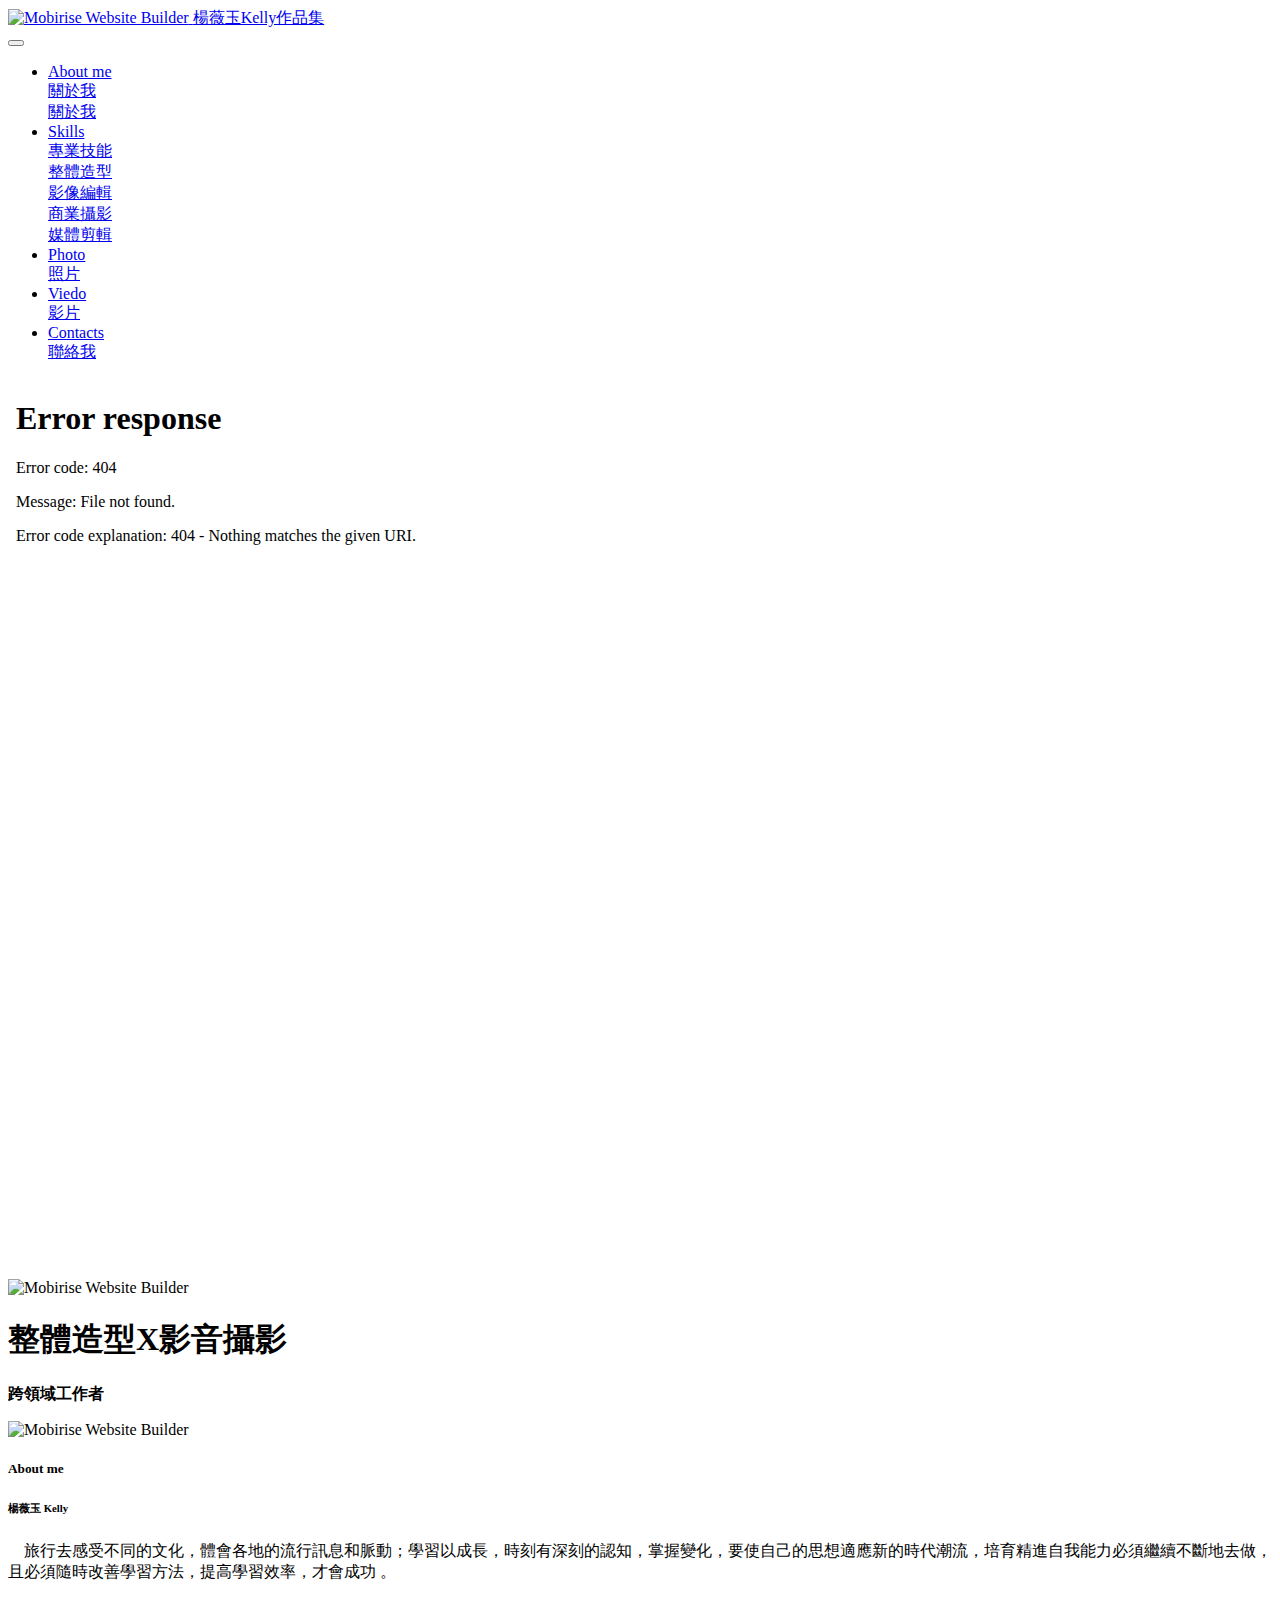
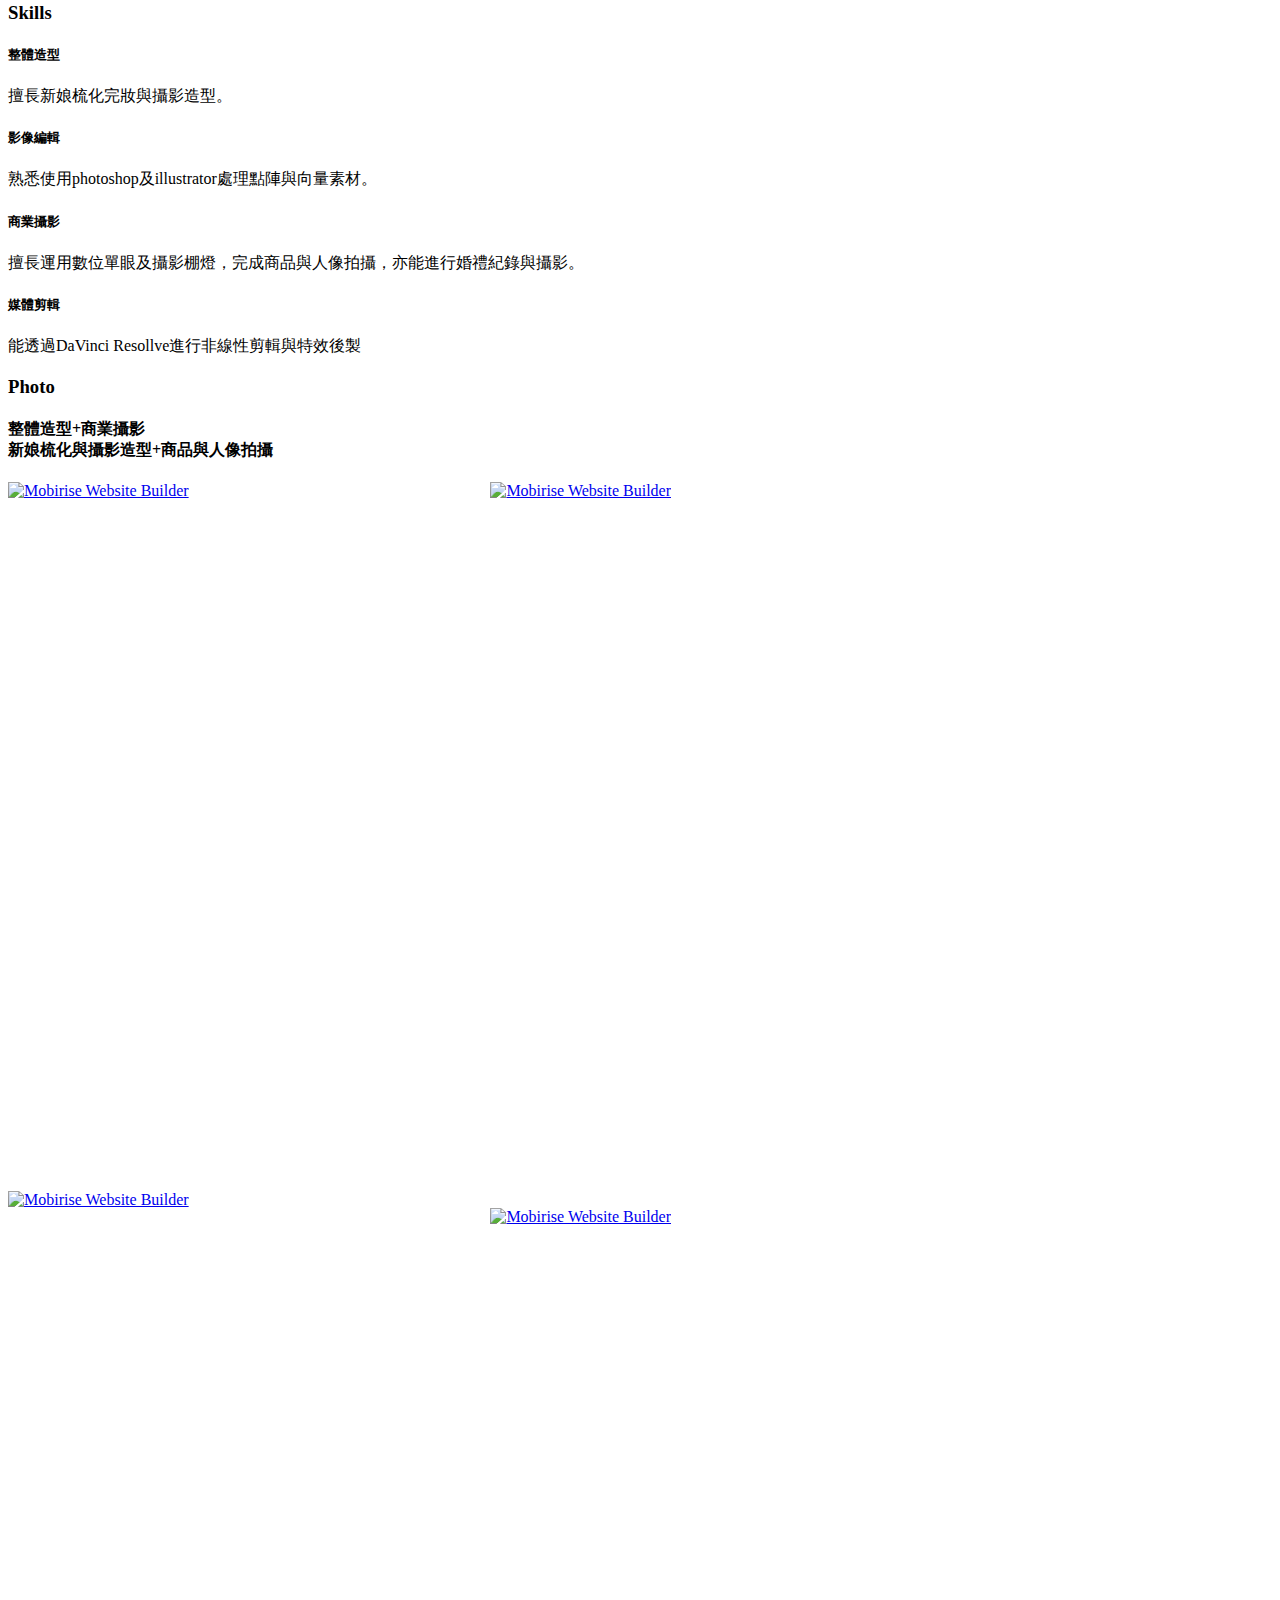
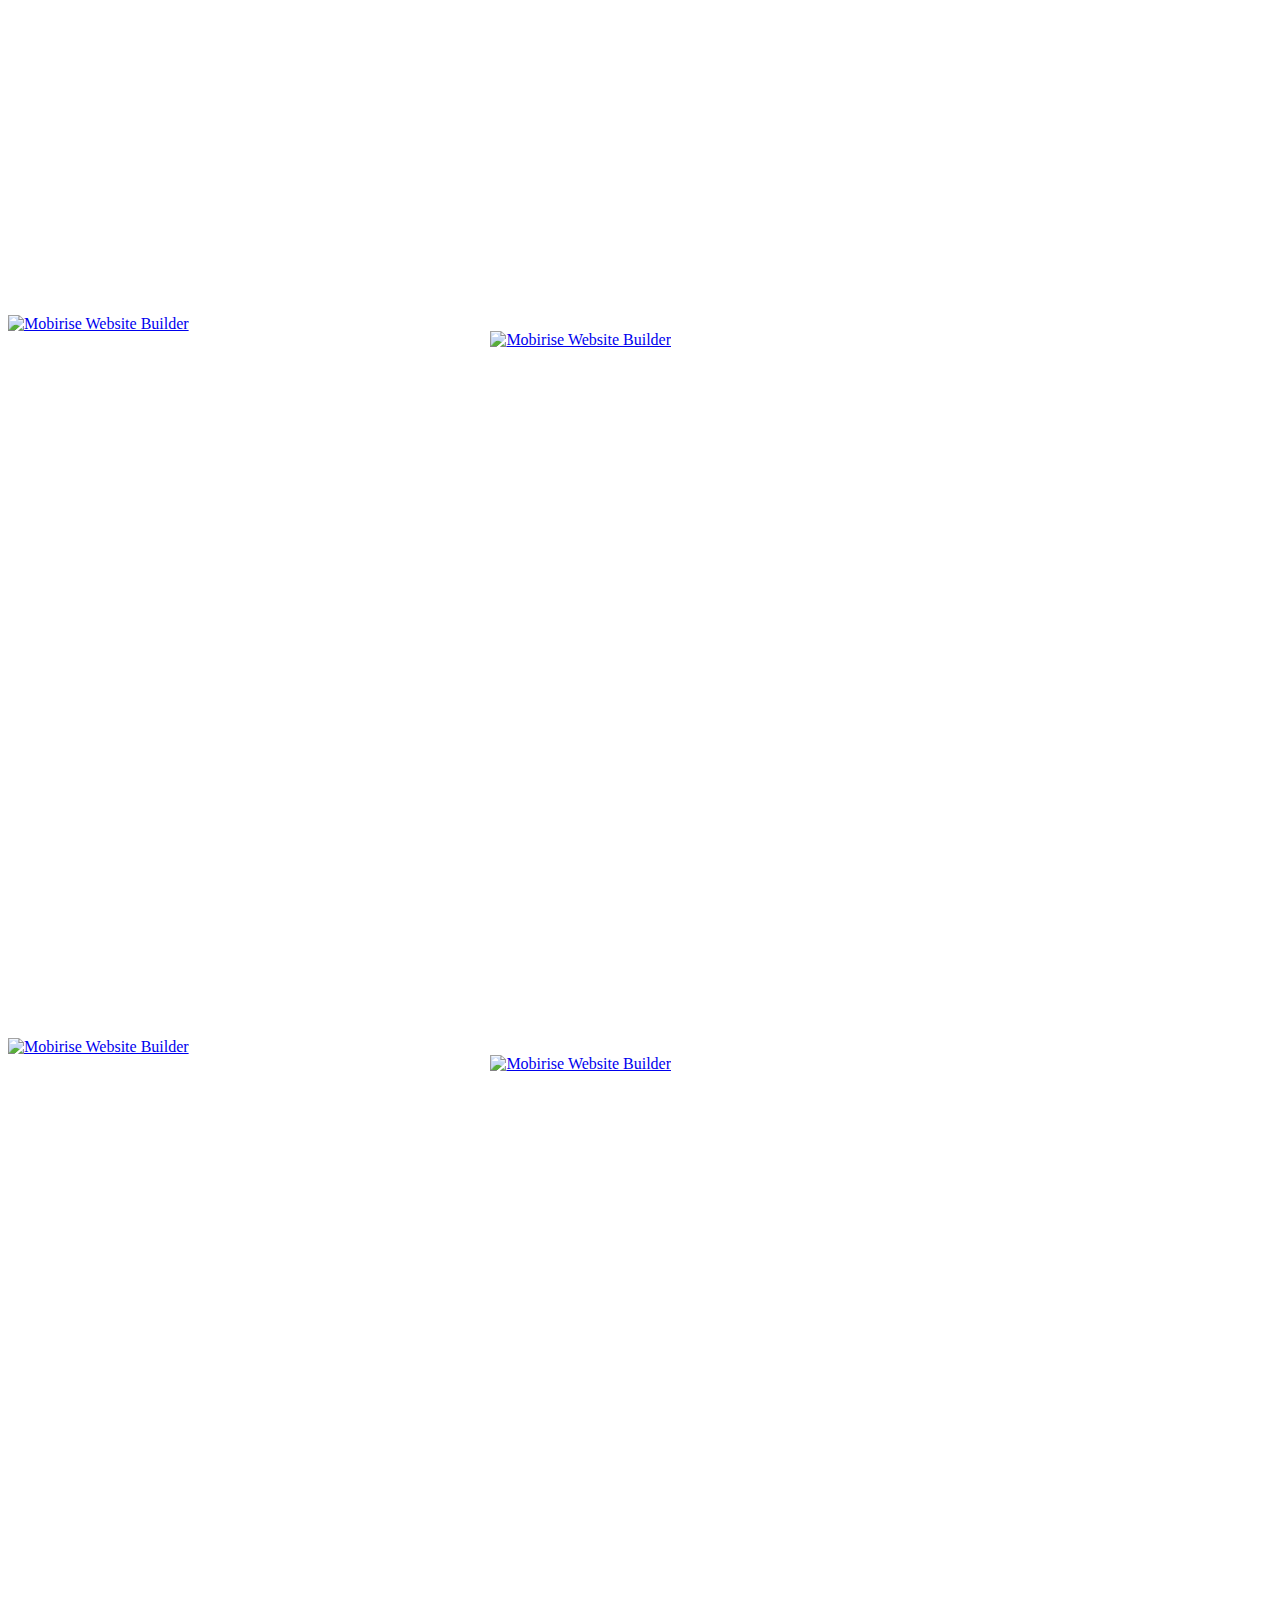
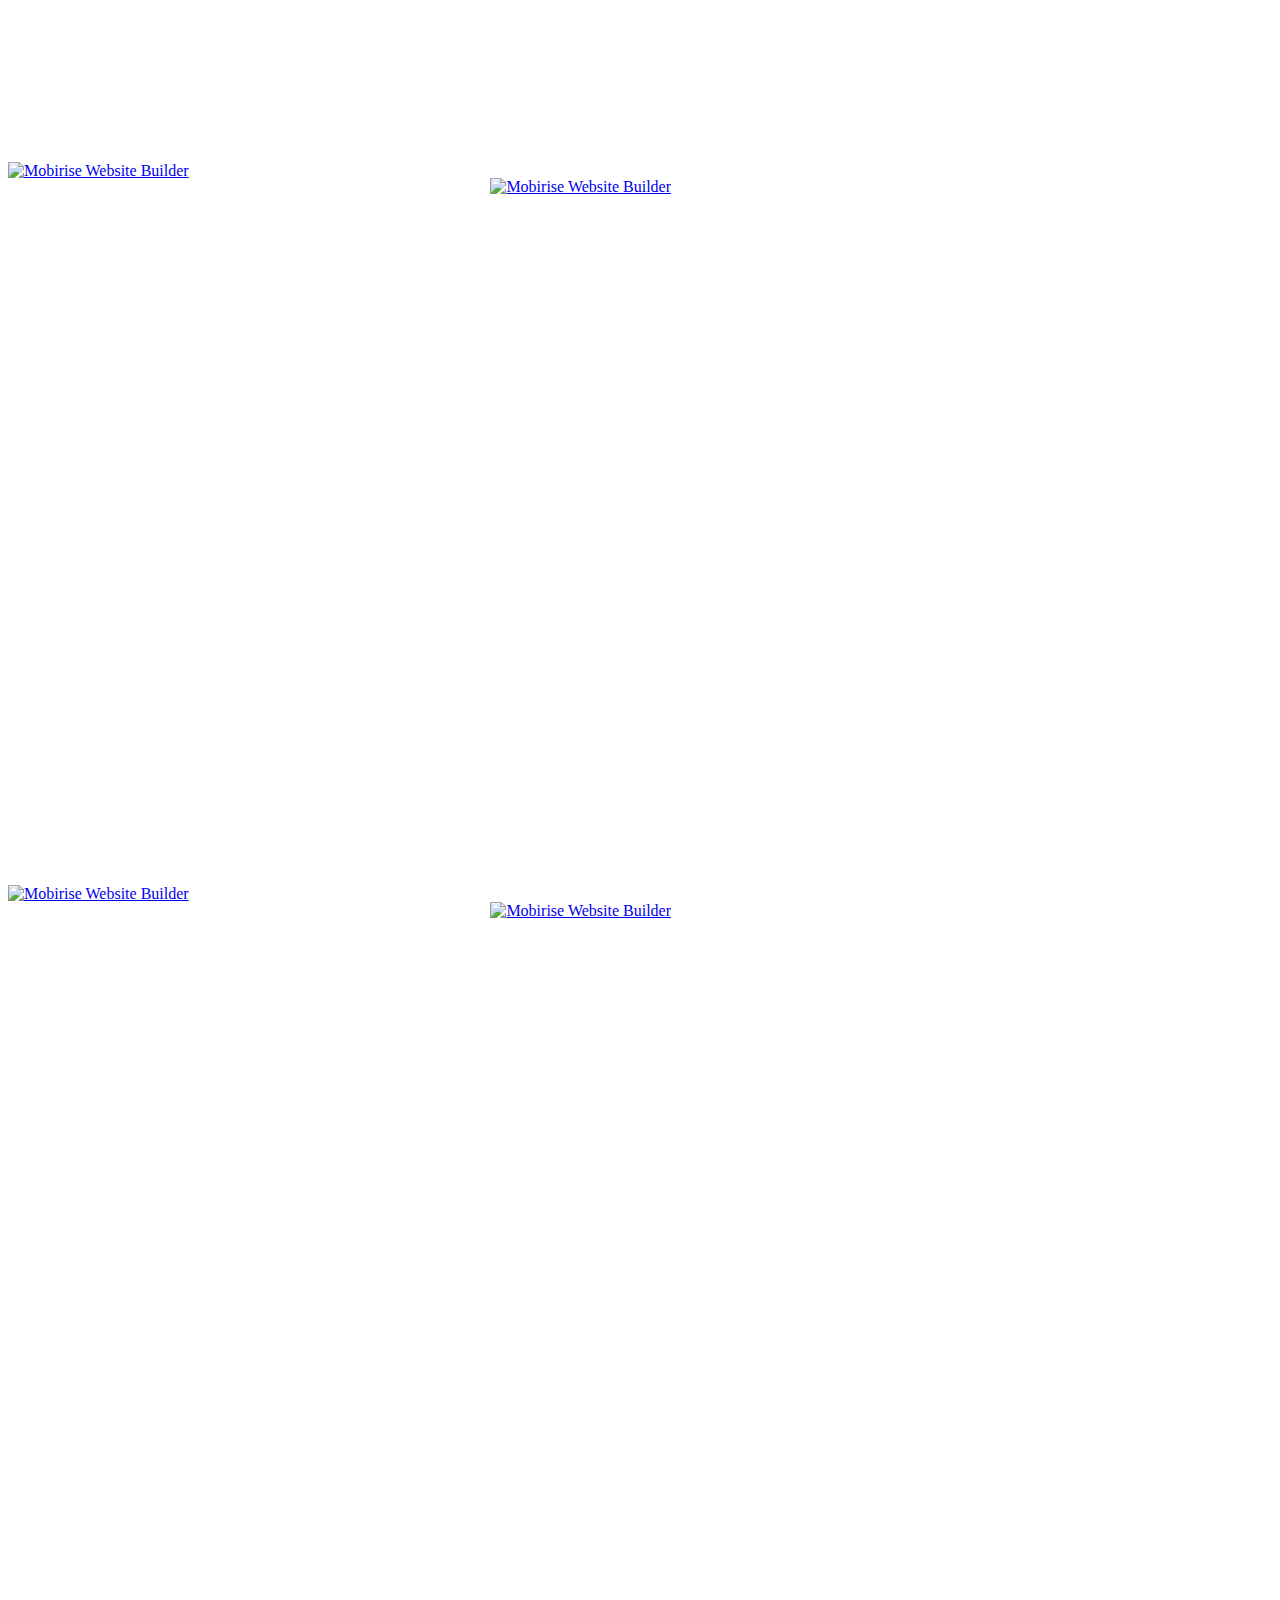
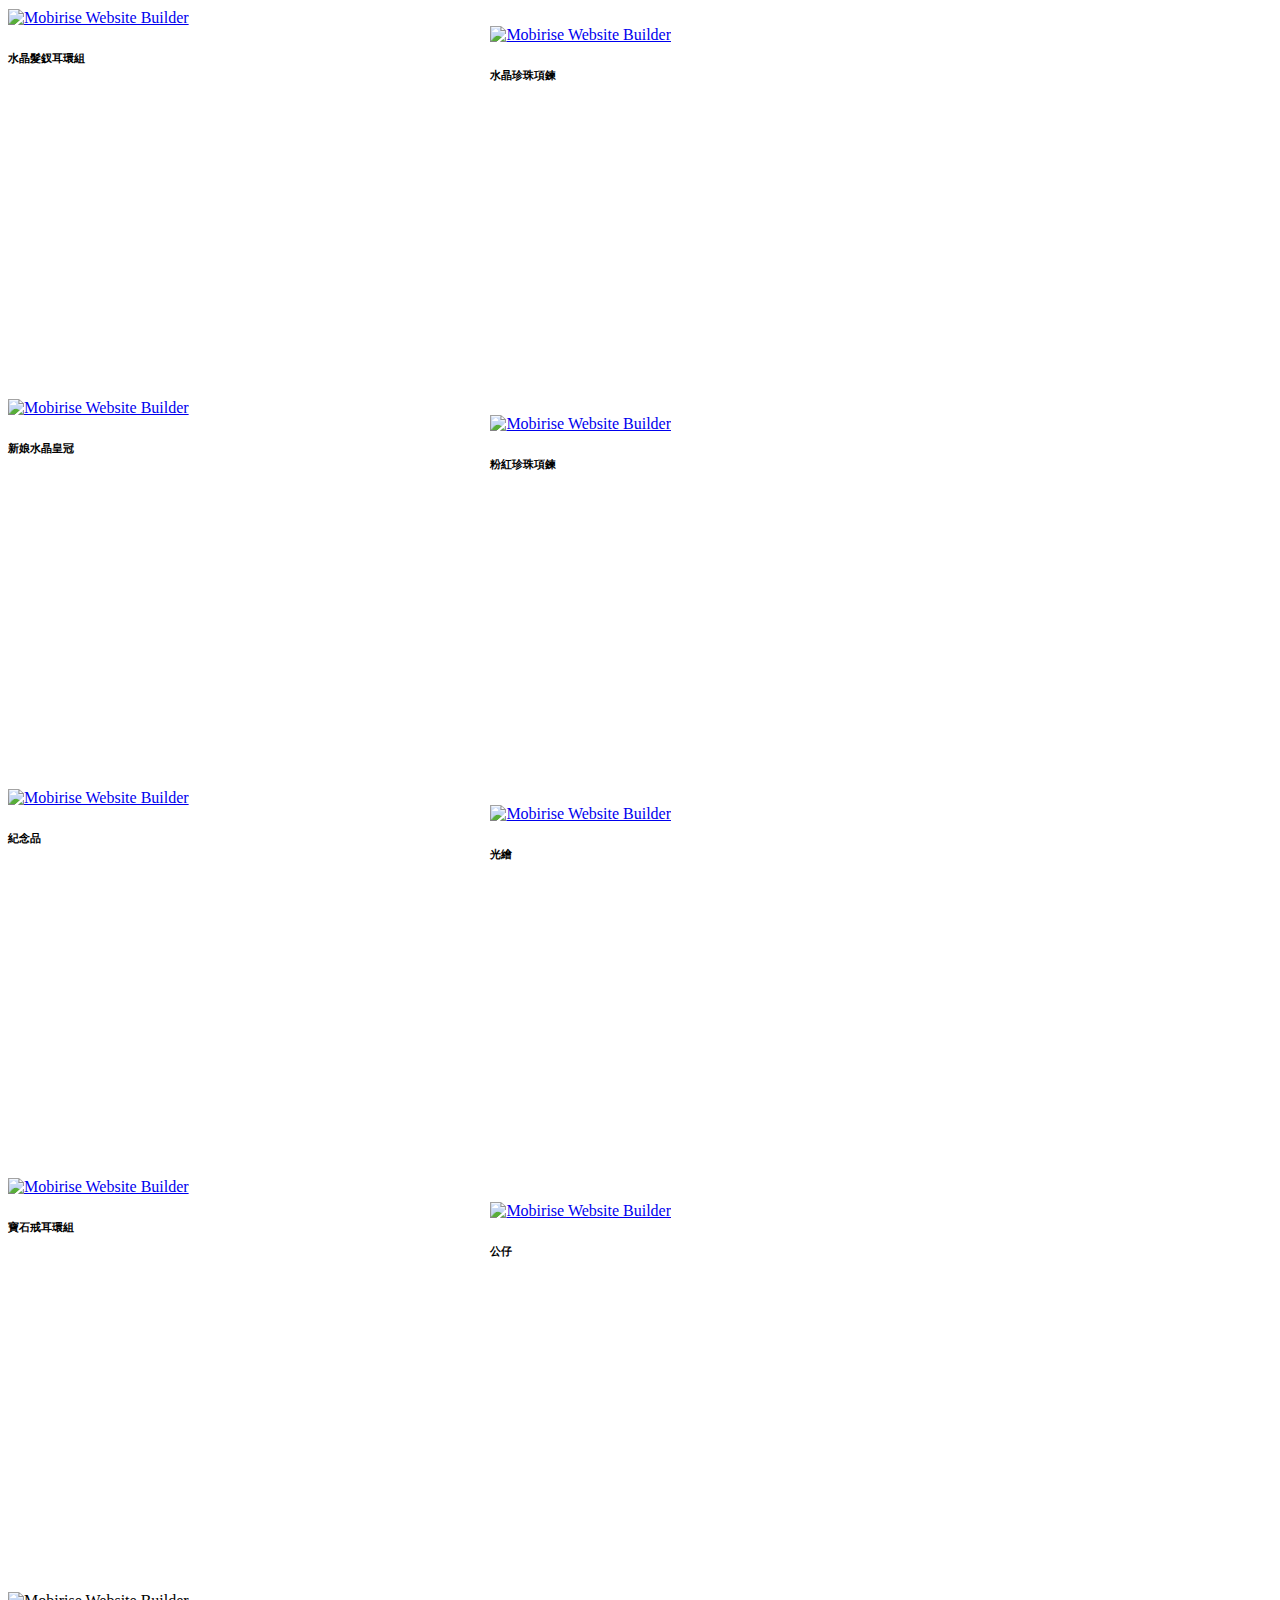
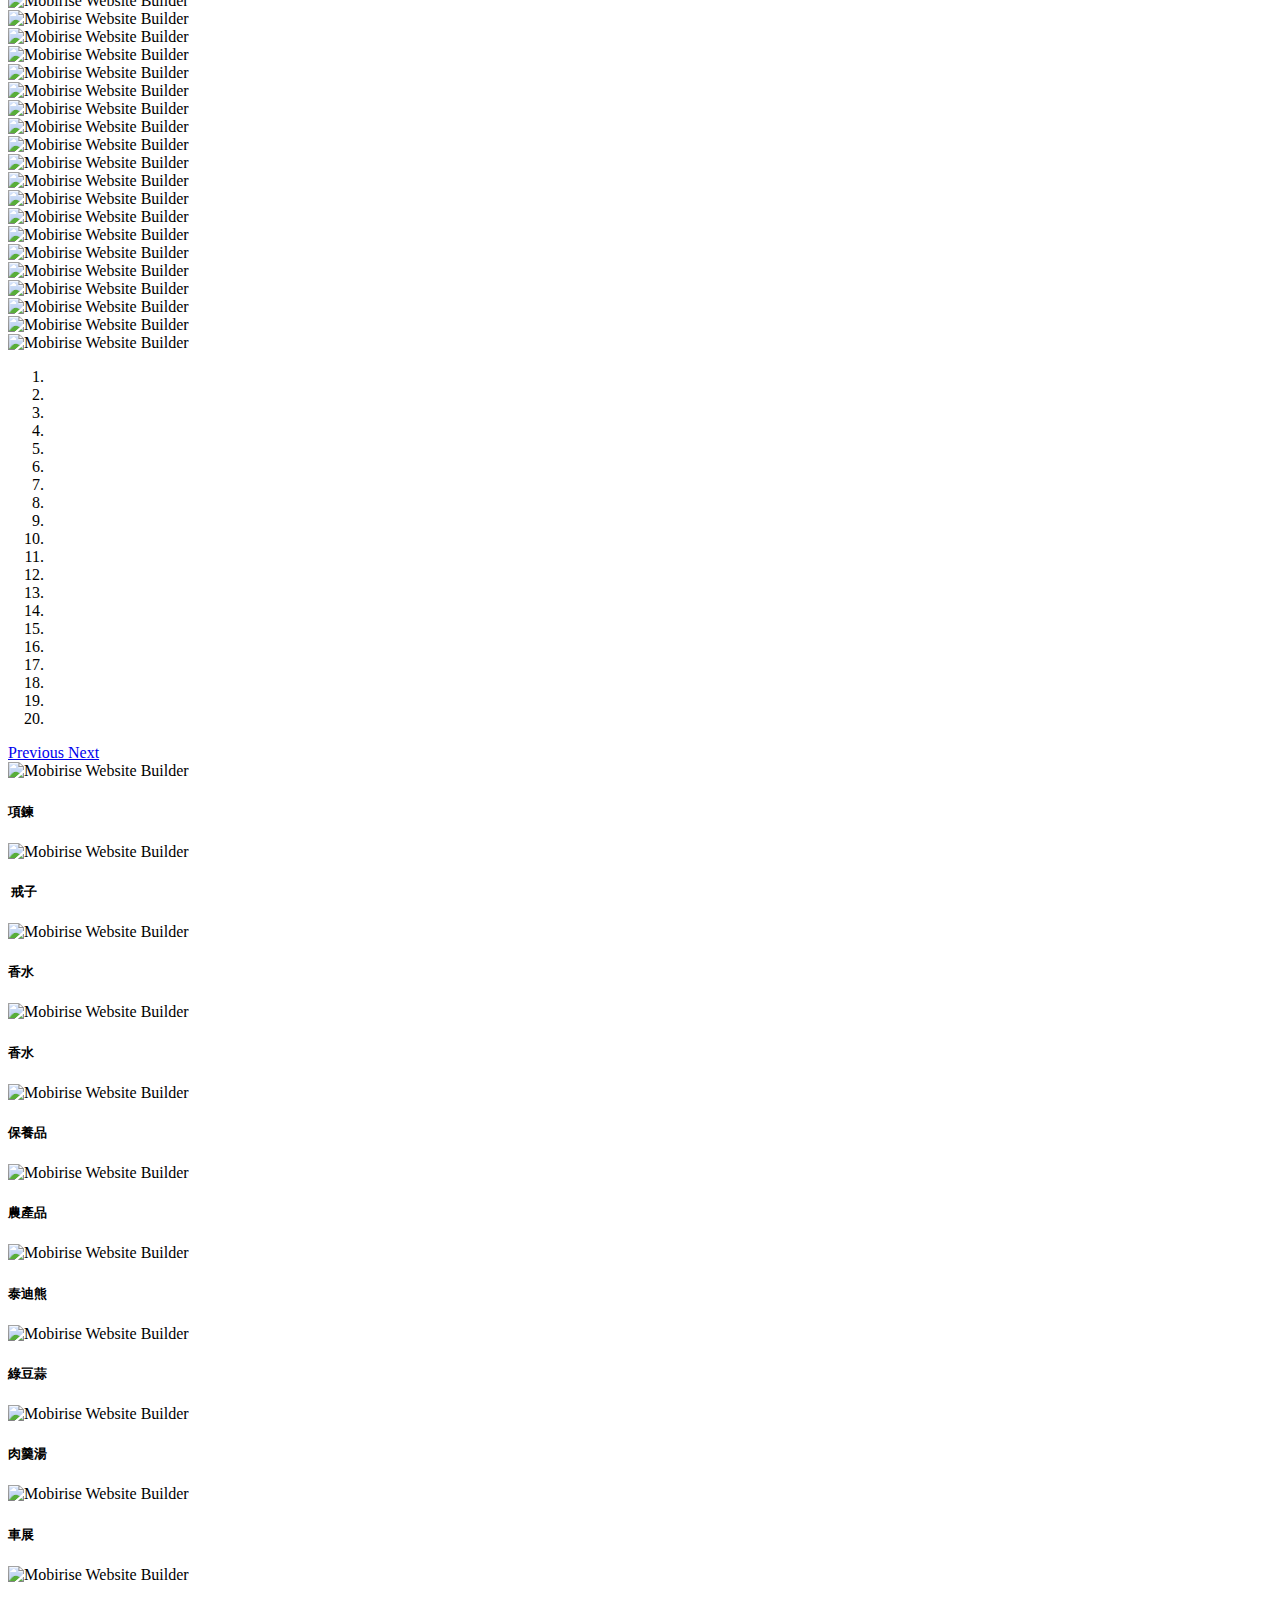
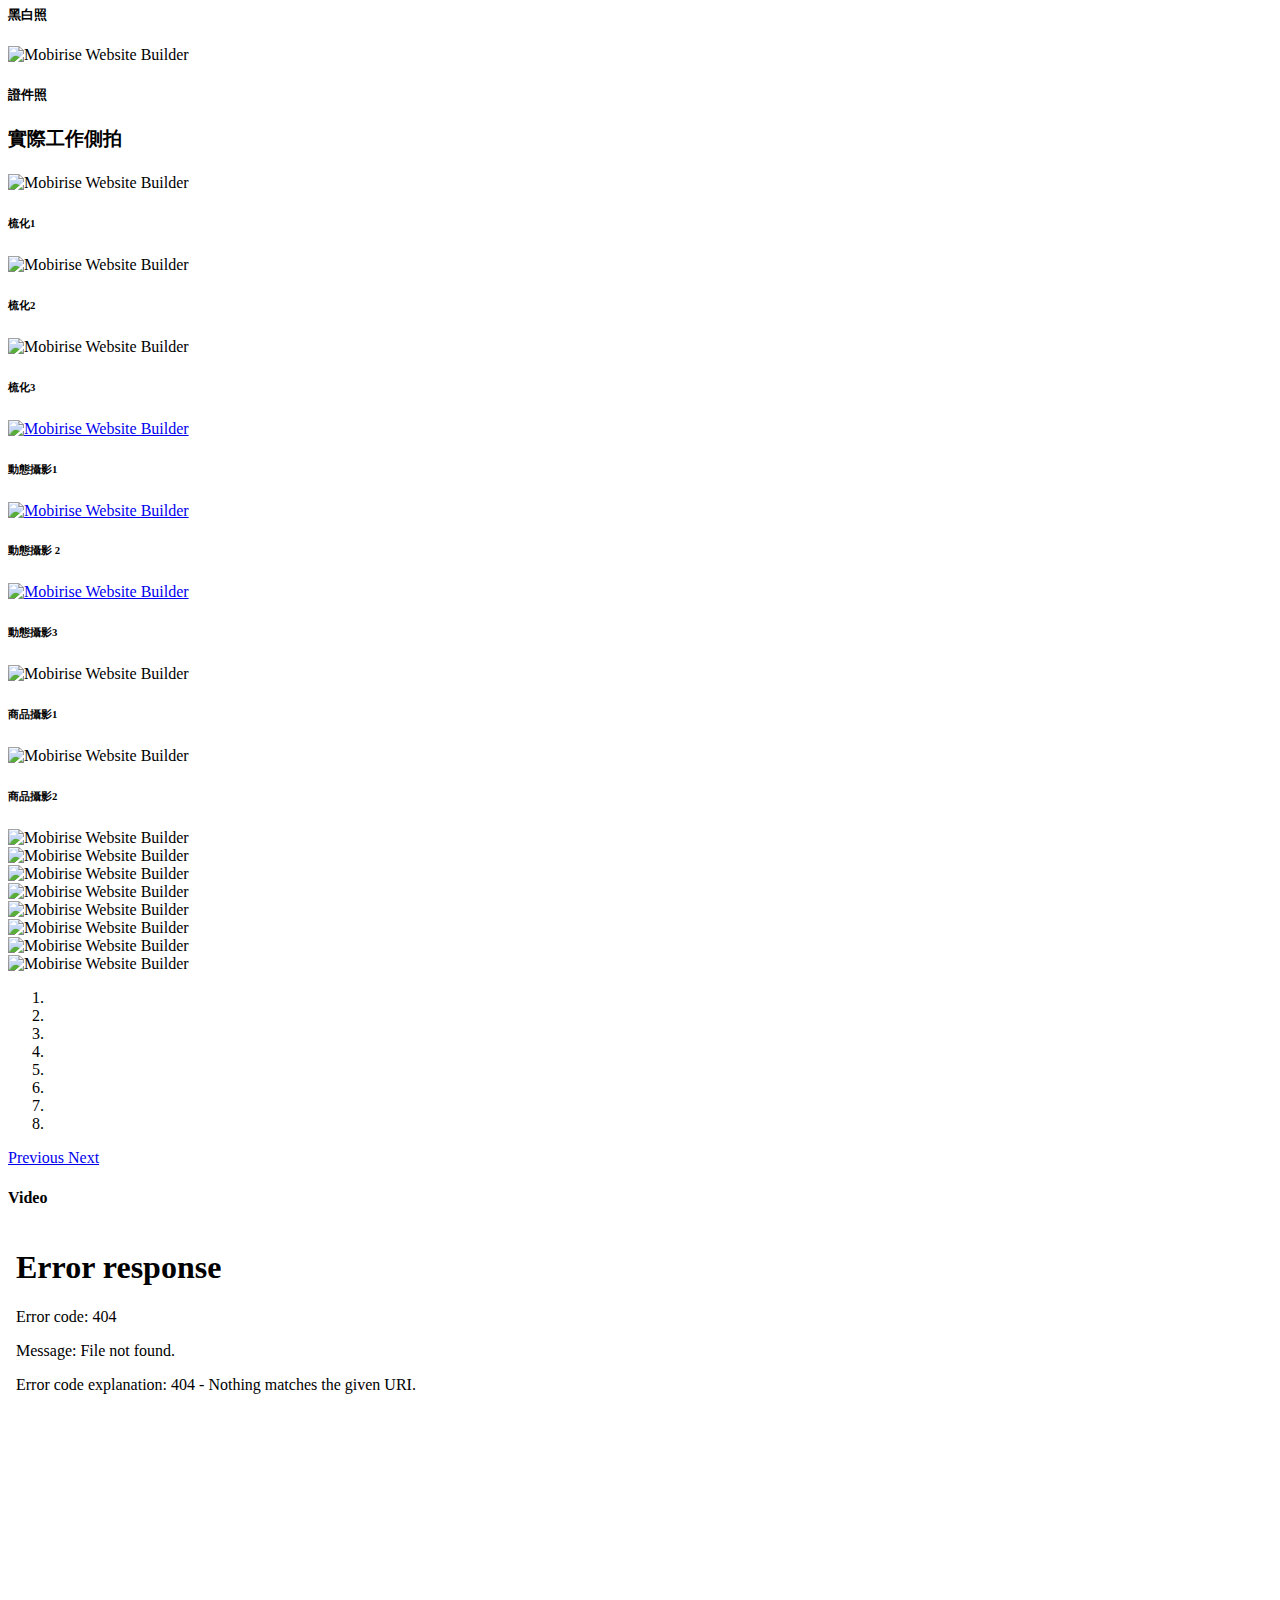
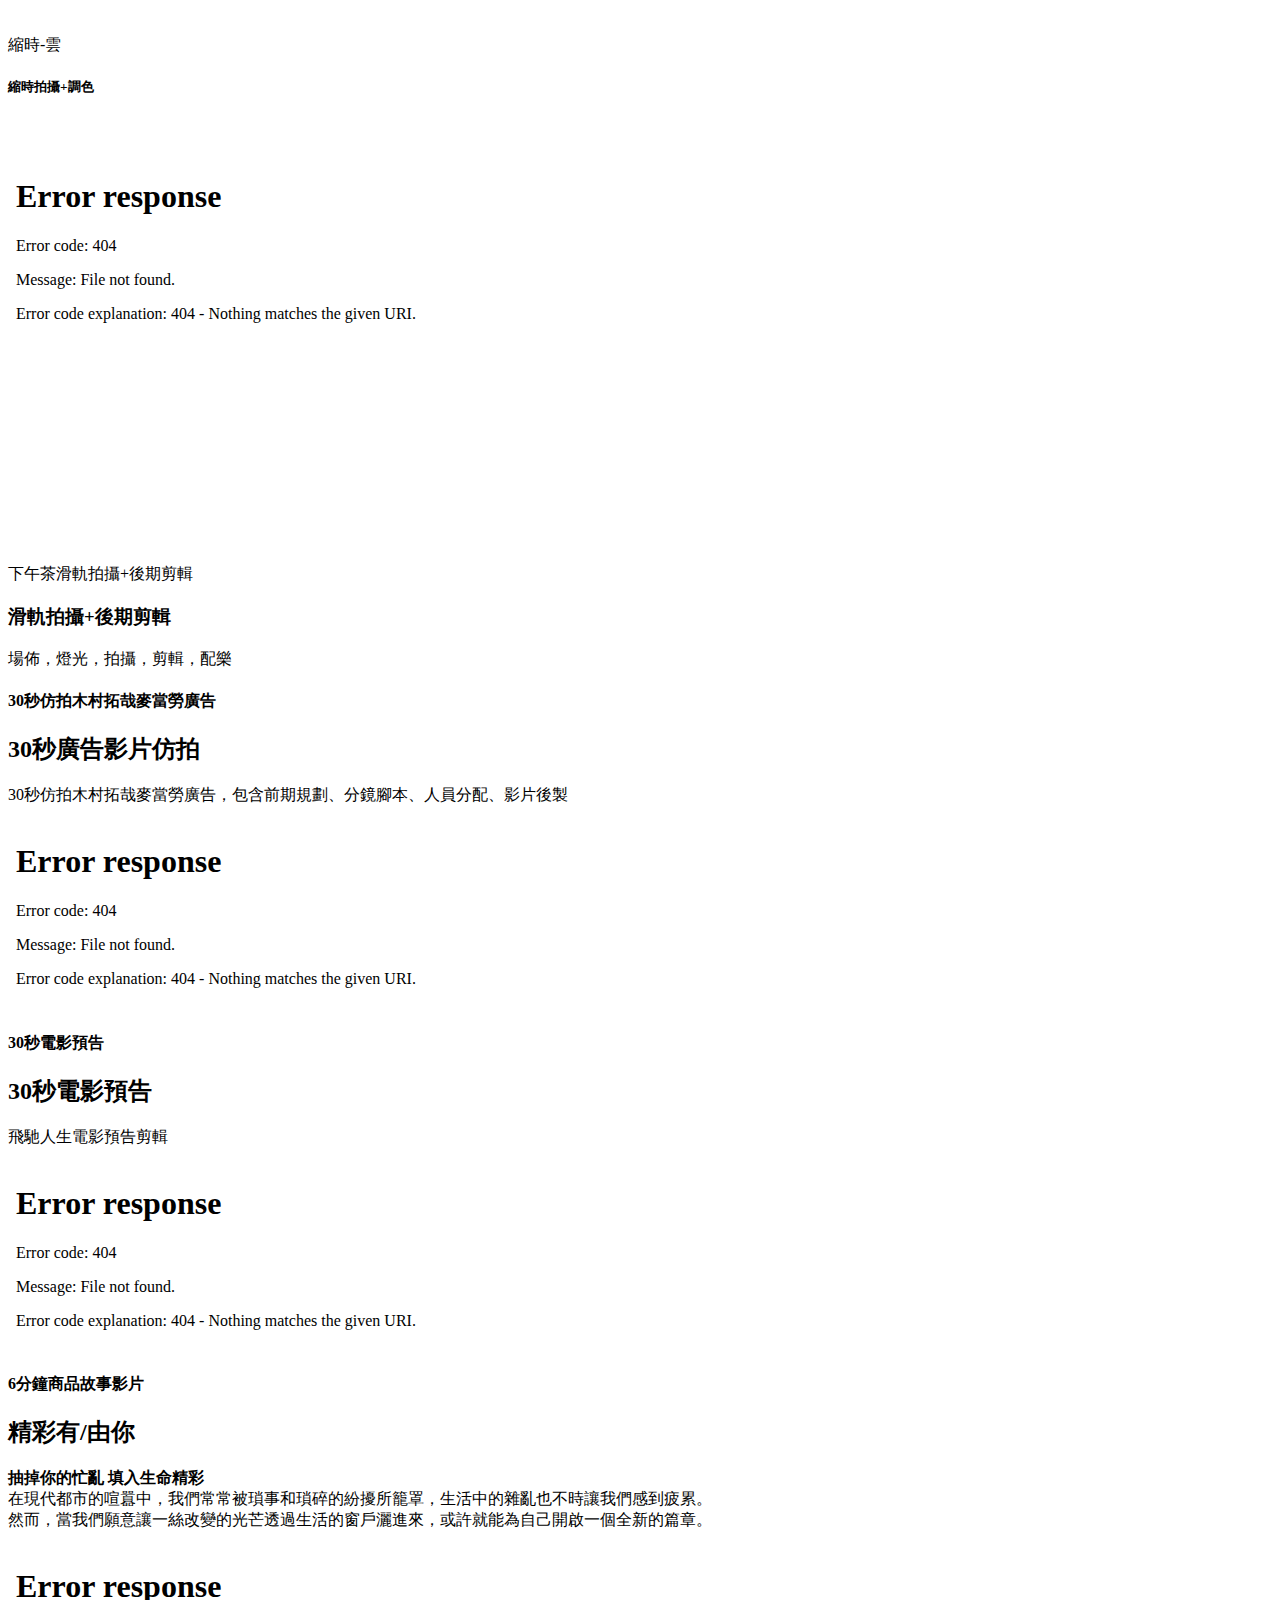
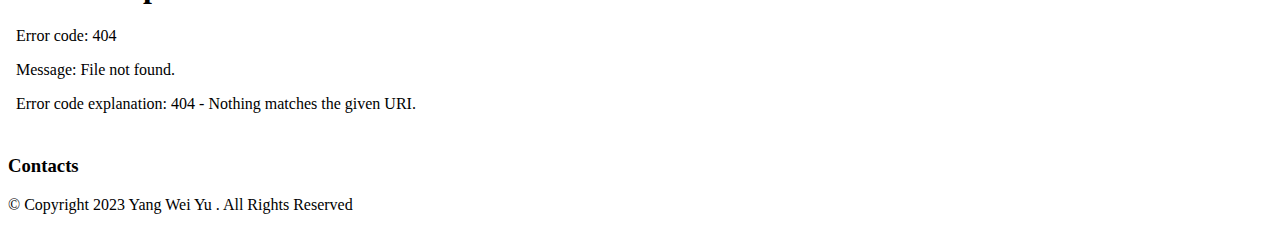
==== commit f141f4c2: "Add files via upload" ====
--- a/index.html
+++ b/index.html
@@ -1,46 +1,46 @@
 <!DOCTYPE html>
-<html  >
-<head>
+<!-- saved from url=(0050)file:///C:/Users/Kelly/Desktop/20231206/index.html -->
+<html class="desktop mbr-site-loaded" style=""><head><meta http-equiv="Content-Type" content="text/html; charset=UTF-8">
   <!-- Site made with Mobirise Website Builder v5.9.6, https://mobirise.com -->
-  <meta charset="UTF-8">
+  
   <meta http-equiv="X-UA-Compatible" content="IE=edge">
   <meta name="generator" content="Mobirise v5.9.6, mobirise.com">
   <meta name="viewport" content="width=device-width, initial-scale=1, minimum-scale=1">
-  <link rel="shortcut icon" href="assets/images/logo-1.png" type="image/x-icon">
+  <link rel="shortcut icon" href="./index_files/logo-1.png" type="image/x-icon">
   <meta name="description" content="">
   
   
   <title>楊薇玉Kelly作品集</title>
-  <link rel="stylesheet" href="assets/web/assets/mobirise-icons2/mobirise2.css">
-  <link rel="stylesheet" href="assets/bootstrap/css/bootstrap.min.css">
-  <link rel="stylesheet" href="assets/bootstrap/css/bootstrap-grid.min.css">
-  <link rel="stylesheet" href="assets/bootstrap/css/bootstrap-reboot.min.css">
-  <link rel="stylesheet" href="assets/dropdown/css/style.css">
-  <link rel="stylesheet" href="assets/socicon/css/styles.css">
-  <link rel="stylesheet" href="assets/theme/css/style.css">
-  <link rel="stylesheet" href="assets/gallery/style.css">
-  <link rel="preload" href="https://fonts.googleapis.com/css?family=Inter+Tight:100,200,300,400,500,600,700,800,900,100i,200i,300i,400i,500i,600i,700i,800i,900i&display=swap" as="style" onload="this.onload=null;this.rel='stylesheet'">
+  <link rel="stylesheet" href="./index_files/mobirise2.css">
+  <link rel="stylesheet" href="./index_files/bootstrap.min.css">
+  <link rel="stylesheet" href="./index_files/bootstrap-grid.min.css">
+  <link rel="stylesheet" href="./index_files/bootstrap-reboot.min.css">
+  <link rel="stylesheet" href="./index_files/style.css">
+  <link rel="stylesheet" href="./index_files/styles.css">
+  <link rel="stylesheet" href="./index_files/style(1).css">
+  <link rel="stylesheet" href="./index_files/style(2).css">
+  <link rel="stylesheet" href="./index_files/css" as="style" onload="this.onload=null;this.rel=&#39;stylesheet&#39;">
   <noscript><link rel="stylesheet" href="https://fonts.googleapis.com/css?family=Inter+Tight:100,200,300,400,500,600,700,800,900,100i,200i,300i,400i,500i,600i,700i,800i,900i&display=swap"></noscript>
-  <link rel="preload" as="style" href="assets/mobirise/css/mbr-additional.css"><link rel="stylesheet" href="assets/mobirise/css/mbr-additional.css" type="text/css">
+  <link rel="preload" as="style" href="./index_files/mbr-additional.css"><link rel="stylesheet" href="./index_files/mbr-additional.css" type="text/css">
 
   
   
   
 </head>
-<body>
+<body style="z-index: 0"><section id="top-1" style="display: none;"><a href="https://mobirise.com/how-to/small-business.html">How to Create Small Business Website</a> Mobirise v5.9.6 <a href="https://mobirise.com/how-to/affiliate-marketing.html">How to Create Website for affiliate marketing</a></section>
   
   <section data-bs-version="5.1" class="menu menu1 cid-tU84DBEhw2" once="menu" id="menu1-1">
     
 
-    <nav class="navbar navbar-dropdown navbar-fixed-top navbar-expand-lg">
+    <nav class="navbar navbar-dropdown navbar-fixed-top navbar-expand-lg navbar-short">
         <div class="container">
             <div class="navbar-brand">
                 <span class="navbar-logo">
-                    <a href="https://mobiri.se">
-                        <img src="assets/images/logo-1.png" alt="Mobirise Website Builder" style="height: 3rem;">
+                    <a href="https://mobiri.se/">
+                        <img src="./index_files/logo-1.png" alt="Mobirise Website Builder" style="height: 3rem;">
                     </a>
                 </span>
-                <span class="navbar-caption-wrap"><a class="navbar-caption text-warning display-7" href="https://mobiri.se">楊薇玉Kelly作品集</a></span>
+                <span class="navbar-caption-wrap"><a class="navbar-caption text-warning display-7" href="https://mobiri.se/">楊薇玉Kelly作品集</a></span>
             </div>
             <button class="navbar-toggler" type="button" data-toggle="collapse" data-bs-toggle="collapse" data-target="#navbarSupportedContent" data-bs-target="#navbarSupportedContent" aria-controls="navbarNavAltMarkup" aria-expanded="false" aria-label="Toggle navigation">
                 <div class="hamburger">
@@ -51,11 +51,11 @@
                 </div>
             </button>
             <div class="collapse navbar-collapse" id="navbarSupportedContent">
-                <ul class="navbar-nav nav-dropdown nav-right" data-app-modern-menu="true"><li class="nav-item dropdown"><a class="nav-link link dropdown-toggle text-warning display-4" href="index.html#team2-8" data-toggle="dropdown-submenu" data-bs-toggle="dropdown" data-bs-auto-close="outside" aria-expanded="false">
-                            About me<br>關於我</a><div class="dropdown-menu" aria-labelledby="dropdown-739"><a class="dropdown-item text-warning display-4" href="index.html#team2-8">關於我</a></div></li><li class="nav-item dropdown"><a class="nav-link link dropdown-toggle text-warning display-4" href="index.html#features1-a" data-toggle="dropdown-submenu" data-bs-toggle="dropdown" data-bs-auto-close="outside" aria-expanded="false">
-                            Skills<br>專業技能</a><div class="dropdown-menu" aria-labelledby="dropdown-883"><a class="dropdown-item show text-warning display-4" href="index.html#features1-a" aria-expanded="false">整體造型<br>影像編輯<br>商業攝影<br>媒體剪輯</a></div></li><li class="nav-item"><a class="nav-link link text-warning text-primary display-4" href="index.html#gallery02-j">Photo<br>照片</a></li><li class="nav-item"><a class="nav-link link text-warning display-4" href="index.html#video4-d">Viedo<br>影片</a></li>
-                    
-                    <li class="nav-item"><a class="nav-link link text-warning text-primary display-4" href="index.html#social04-r">Contacts<br>聯絡我</a>
+                <ul class="navbar-nav nav-dropdown nav-right" data-app-modern-menu="true"><li class="nav-item dropdown"><a class="nav-link link dropdown-toggle text-warning display-4" href="file:///C:/Users/Kelly/Desktop/20231206/index.html#team2-8" data-toggle="dropdown-submenu" data-bs-toggle="dropdown" data-bs-auto-close="outside" aria-expanded="false">
+                            About me<br>關於我</a><div class="dropdown-menu" aria-labelledby="dropdown-739"><a class="dropdown-item text-warning display-4" href="file:///C:/Users/Kelly/Desktop/20231206/index.html#team2-8">關於我</a></div></li><li class="nav-item dropdown"><a class="nav-link link dropdown-toggle text-warning display-4" href="file:///C:/Users/Kelly/Desktop/20231206/index.html#features1-a" data-toggle="dropdown-submenu" data-bs-toggle="dropdown" data-bs-auto-close="outside" aria-expanded="false">
+                            Skills<br>專業技能</a><div class="dropdown-menu" aria-labelledby="dropdown-883"><a class="dropdown-item show text-warning display-4" href="file:///C:/Users/Kelly/Desktop/20231206/index.html#features1-a" aria-expanded="false">整體造型<br>影像編輯<br>商業攝影<br>媒體剪輯</a></div></li><li class="nav-item"><a class="nav-link link text-warning text-primary display-4" href="file:///C:/Users/Kelly/Desktop/20231206/index.html#gallery02-j">Photo<br>照片</a></li><li class="nav-item"><a class="nav-link link text-warning display-4" href="file:///C:/Users/Kelly/Desktop/20231206/index.html#video4-d">Viedo<br>影片</a></li>
+                    
+                    <li class="nav-item"><a class="nav-link link text-warning text-primary display-4" href="file:///C:/Users/Kelly/Desktop/20231206/index.html#social04-r">Contacts<br>聯絡我</a>
                     </li></ul>
                 
                 
@@ -64,7 +64,7 @@
     </nav>
 </section>
 
-<section data-bs-version="5.1" class="header11 cid-tU8dFRBzXD" data-bg-video="https://vimeo.com/356360770" id="header11-4">
+<section data-bs-version="5.1" class="header11 cid-tU8dFRBzXD" data-bg-video="https://vimeo.com/356360770" id="header11-4" style="overflow: hidden;"><div class="mbr-background-video-preview" style="display: block; background-size: cover; background-position: center center; background-image: url(&quot;https://i.vimeocdn.com/video/809427822-3cf8fd47417749e6932a2eb6ff2efa8fbd6eb70baf50d6c3f63bc5a763b0ee91-d_640&quot;);"></div><div class="mbr-background-video" data-vimeo-initialized="true" style="pointer-events: none; margin-left: 0px; min-height: 100vh; min-width: 177.77vh;"><div style="padding:56.25% 0 0 0;position:relative;"><iframe src="./index_files/356360770.html" frameborder="0" allow="autoplay; fullscreen; picture-in-picture" style="position:absolute;top:0;left:0;width:100%;height:100%;" title="nera_background" data-ready="true"></iframe></div></div>
 
     
 
@@ -74,7 +74,7 @@
     <div class="container">
         <div class="row justify-content-center">
             <div class="col-12 col-md-4 image-wrapper">
-                <img class="w-100" src="assets/images/1023kellyimg-9676.jpg" alt="Mobirise Website Builder">
+                <img class="w-100" src="./index_files/1023kellyimg-9676.jpg" alt="Mobirise Website Builder">
             </div>
             <div class="col-12 col-md">
                 <div class="text-wrapper text-center">
@@ -100,7 +100,7 @@
                 <div class="row align-items-center">
                     <div class="col-12 col-md-4">
                         <div class="image-wrapper">
-                            <img src="assets/images/1-img-8045.jpg" alt="Mobirise Website Builder">
+                            <img src="./index_files/1-img-8045.jpg" alt="Mobirise Website Builder">
                         </div>
                     </div>
                     <div class="col-12 col-md">
@@ -199,107 +199,107 @@
                 </div>
             </div>
         </div>
-        <div class="row mbr-gallery mbr-masonry" data-masonry="{&quot;percentPosition&quot;: true }">
-            <div class="col-12 col-md-6 col-lg-3 item gallery-image active">
-                <div class="item-wrapper" data-toggle="modal" data-bs-toggle="modal" data-target="#tXCySDOcs4-modal" data-bs-target="#tXCySDOcs4-modal">
-                    <a href="index.html#gallery02-j"><img class="w-100" src="assets/images/352620.jpg" alt="Mobirise Website Builder" data-slide-to="0" data-bs-slide-to="0" data-target="#lb-tXCySDOcs4" data-bs-target="#lb-tXCySDOcs4"></a>
-                    <div class="icon-wrapper">
-                        <span class="mobi-mbri mobi-mbri-search mbr-iconfont mbr-iconfont-btn"></span>
-                    </div>
-                </div>
-                <h6 class="mbr-item-subtitle mbr-fonts-style align-center mb-0 mt-3 display-7"></h6>
-            </div><div class="col-12 col-md-6 col-lg-3 item gallery-image">
-                <div class="item-wrapper" data-toggle="modal" data-bs-toggle="modal" data-target="#tXCySDOcs4-modal" data-bs-target="#tXCySDOcs4-modal">
-                    <a href="index.html#gallery02-j"><img class="w-100" src="assets/images/352623-1.jpg" alt="Mobirise Website Builder" data-slide-to="1" data-bs-slide-to="1" data-target="#lb-tXCySDOcs4" data-bs-target="#lb-tXCySDOcs4"></a>
-                    <div class="icon-wrapper">
-                        <span class="mobi-mbri mobi-mbri-search mbr-iconfont mbr-iconfont-btn"></span>
-                    </div>
-                </div>
-                <h6 class="mbr-item-subtitle mbr-fonts-style align-center mb-0 mt-3 display-7"></h6>
-            </div><div class="col-12 col-md-6 col-lg-3 item gallery-image">
-                <div class="item-wrapper" data-toggle="modal" data-bs-toggle="modal" data-target="#tXCySDOcs4-modal" data-bs-target="#tXCySDOcs4-modal">
-                    <a href="index.html#gallery02-j"><img class="w-100" src="assets/images/img-935.jpg" alt="Mobirise Website Builder" data-slide-to="2" data-bs-slide-to="2" data-target="#lb-tXCySDOcs4" data-bs-target="#lb-tXCySDOcs4"></a>
-                    <div class="icon-wrapper">
-                        <span class="mobi-mbri mobi-mbri-search mbr-iconfont mbr-iconfont-btn"></span>
-                    </div>
-                </div>
-                <h6 class="mbr-item-subtitle mbr-fonts-style align-center mb-0 mt-3 display-7"></h6>
-            </div><div class="col-12 col-md-6 col-lg-3 item gallery-image">
-                <div class="item-wrapper" data-toggle="modal" data-bs-toggle="modal" data-target="#tXCySDOcs4-modal" data-bs-target="#tXCySDOcs4-modal">
-                    <a href="index.html#gallery02-j"><img class="w-100" src="assets/images/img-8510.jpg" alt="Mobirise Website Builder" data-slide-to="3" data-bs-slide-to="3" data-target="#lb-tXCySDOcs4" data-bs-target="#lb-tXCySDOcs4"></a>
-                    <div class="icon-wrapper">
-                        <span class="mobi-mbri mobi-mbri-search mbr-iconfont mbr-iconfont-btn"></span>
-                    </div>
-                </div>
-                <h6 class="mbr-item-subtitle mbr-fonts-style align-center mb-0 mt-3 display-7"></h6>
-            </div>
-            <div class="col-12 col-md-6 col-lg-3 item gallery-image">
-                <div class="item-wrapper" data-toggle="modal" data-bs-toggle="modal" data-target="#tXCySDOcs4-modal" data-bs-target="#tXCySDOcs4-modal">
-                    <a href="index.html#gallery02-j"><img class="w-100" src="assets/images/img-974.jpg" alt="Mobirise Website Builder" data-slide-to="4" data-bs-slide-to="4" data-target="#lb-tXCySDOcs4" data-bs-target="#lb-tXCySDOcs4"></a>
-                    <div class="icon-wrapper">
-                        <span class="mobi-mbri mobi-mbri-search mbr-iconfont mbr-iconfont-btn"></span>
-                    </div>
-                </div>
-                <h6 class="mbr-item-subtitle mbr-fonts-style align-center mb-0 mt-3 display-7"></h6>
-            </div><div class="col-12 col-md-6 col-lg-3 item gallery-image">
-                <div class="item-wrapper" data-toggle="modal" data-bs-toggle="modal" data-target="#tXCySDOcs4-modal" data-bs-target="#tXCySDOcs4-modal">
-                    <a href="index.html#gallery02-j"><img class="w-100" src="assets/images/img-8399.jpg" alt="Mobirise Website Builder" data-slide-to="5" data-bs-slide-to="5" data-target="#lb-tXCySDOcs4" data-bs-target="#lb-tXCySDOcs4"></a>
-                    <div class="icon-wrapper">
-                        <span class="mobi-mbri mobi-mbri-search mbr-iconfont mbr-iconfont-btn"></span>
-                    </div>
-                </div>
-                <h6 class="mbr-item-subtitle mbr-fonts-style align-center mb-0 mt-3 display-7"></h6>
-            </div><div class="col-12 col-md-6 col-lg-3 item gallery-image">
-                <div class="item-wrapper" data-toggle="modal" data-bs-toggle="modal" data-target="#tXCySDOcs4-modal" data-bs-target="#tXCySDOcs4-modal">
-                    <a href="index.html#gallery02-j"><img class="w-100" src="assets/images/img-8568.jpg" alt="Mobirise Website Builder" data-slide-to="6" data-bs-slide-to="6" data-target="#lb-tXCySDOcs4" data-bs-target="#lb-tXCySDOcs4"></a>
-                    <div class="icon-wrapper">
-                        <span class="mobi-mbri mobi-mbri-search mbr-iconfont mbr-iconfont-btn"></span>
-                    </div>
-                </div>
-                <h6 class="mbr-item-subtitle mbr-fonts-style align-center mb-0 mt-3 display-7"></h6>
-            </div><div class="col-12 col-md-6 col-lg-3 item gallery-image">
-                <div class="item-wrapper" data-toggle="modal" data-bs-toggle="modal" data-target="#tXCySDOcs4-modal" data-bs-target="#tXCySDOcs4-modal">
-                    <a href="index.html#gallery02-j"><img class="w-100" src="assets/images/img-9695.jpg" alt="Mobirise Website Builder" data-slide-to="7" data-bs-slide-to="7" data-target="#lb-tXCySDOcs4" data-bs-target="#lb-tXCySDOcs4"></a>
-                    <div class="icon-wrapper">
-                        <span class="mobi-mbri mobi-mbri-search mbr-iconfont mbr-iconfont-btn"></span>
-                    </div>
-                </div>
-                <h6 class="mbr-item-subtitle mbr-fonts-style align-center mb-0 mt-3 display-7"></h6>
-            </div><div class="col-12 col-md-6 col-lg-3 item gallery-image">
-                <div class="item-wrapper" data-toggle="modal" data-bs-toggle="modal" data-target="#tXCySDOcs4-modal" data-bs-target="#tXCySDOcs4-modal">
-                    <a href="index.html#gallery02-j"><img class="w-100" src="assets/images/img-8483.jpeg" alt="Mobirise Website Builder" data-slide-to="8" data-bs-slide-to="8" data-target="#lb-tXCySDOcs4" data-bs-target="#lb-tXCySDOcs4"></a>
-                    <div class="icon-wrapper">
-                        <span class="mobi-mbri mobi-mbri-search mbr-iconfont mbr-iconfont-btn"></span>
-                    </div>
-                </div>
-                <h6 class="mbr-item-subtitle mbr-fonts-style align-center mb-0 mt-3 display-7"></h6>
-            </div><div class="col-12 col-md-6 col-lg-3 item gallery-image">
-                <div class="item-wrapper" data-toggle="modal" data-bs-toggle="modal" data-target="#tXCySDOcs4-modal" data-bs-target="#tXCySDOcs4-modal">
-                    <a href="index.html#gallery02-j"><img class="w-100" src="assets/images/img-911.jpg" alt="Mobirise Website Builder" data-slide-to="9" data-bs-slide-to="9" data-target="#lb-tXCySDOcs4" data-bs-target="#lb-tXCySDOcs4"></a>
-                    <div class="icon-wrapper">
-                        <span class="mobi-mbri mobi-mbri-search mbr-iconfont mbr-iconfont-btn"></span>
-                    </div>
-                </div>
-                <h6 class="mbr-item-subtitle mbr-fonts-style align-center mb-0 mt-3 display-7"></h6>
-            </div><div class="col-12 col-md-6 col-lg-3 item gallery-image">
-                <div class="item-wrapper" data-toggle="modal" data-bs-toggle="modal" data-target="#tXCySDOcs4-modal" data-bs-target="#tXCySDOcs4-modal">
-                    <a href="index.html#gallery02-j"><img class="w-100" src="assets/images/img-1035.jpg" alt="Mobirise Website Builder" data-slide-to="10" data-bs-slide-to="10" data-target="#lb-tXCySDOcs4" data-bs-target="#lb-tXCySDOcs4"></a>
-                    <div class="icon-wrapper">
-                        <span class="mobi-mbri mobi-mbri-search mbr-iconfont mbr-iconfont-btn"></span>
-                    </div>
-                </div>
-                <h6 class="mbr-item-subtitle mbr-fonts-style align-center mb-0 mt-3 display-7"></h6>
-            </div><div class="col-12 col-md-6 col-lg-3 item gallery-image">
-                <div class="item-wrapper" data-toggle="modal" data-bs-toggle="modal" data-target="#tXCySDOcs4-modal" data-bs-target="#tXCySDOcs4-modal">
-                    <a href="index.html#gallery02-j"><img class="w-100" src="assets/images/img-872.jpg" alt="Mobirise Website Builder" data-slide-to="11" data-bs-slide-to="11" data-target="#lb-tXCySDOcs4" data-bs-target="#lb-tXCySDOcs4"></a>
-                    <div class="icon-wrapper">
-                        <span class="mobi-mbri mobi-mbri-search mbr-iconfont mbr-iconfont-btn"></span>
-                    </div>
-                </div>
-                <h6 class="mbr-item-subtitle mbr-fonts-style align-center mb-0 mt-3 display-7"></h6>
-            </div><div class="col-12 col-md-6 col-lg-3 item gallery-image">
-                <div class="item-wrapper" data-toggle="modal" data-bs-toggle="modal" data-target="#tXCySDOcs4-modal" data-bs-target="#tXCySDOcs4-modal">
-                    <a href="index.html#gallery02-j"><img class="w-100" src="assets/images/01img-8770.jpg" alt="Mobirise Website Builder" data-slide-to="12" data-bs-slide-to="12" data-target="#lb-tXCySDOcs4" data-bs-target="#lb-tXCySDOcs4"></a>
+        <div class="row mbr-gallery mbr-masonry" data-masonry="{&quot;percentPosition&quot;: true }" style="position: relative; height: 5910.04px;">
+            <div class="col-12 col-md-6 col-lg-3 item gallery-image active" style="position: absolute; left: 0px; top: 0px;">
+                <div class="item-wrapper" data-toggle="modal" data-bs-toggle="modal" data-target="#tXCySDOcs4-modal" data-bs-target="#tXCySDOcs4-modal">
+                    <a href="file:///C:/Users/Kelly/Desktop/20231206/index.html#gallery02-j"><img class="w-100" src="./index_files/352620.jpg" alt="Mobirise Website Builder" data-slide-to="0" data-bs-slide-to="0" data-target="#lb-tXCySDOcs4" data-bs-target="#lb-tXCySDOcs4"></a>
+                    <div class="icon-wrapper">
+                        <span class="mobi-mbri mobi-mbri-search mbr-iconfont mbr-iconfont-btn"></span>
+                    </div>
+                </div>
+                <h6 class="mbr-item-subtitle mbr-fonts-style align-center mb-0 mt-3 display-7"></h6>
+            </div><div class="col-12 col-md-6 col-lg-3 item gallery-image" style="position: absolute; left: 482.4px; top: 0px;">
+                <div class="item-wrapper" data-toggle="modal" data-bs-toggle="modal" data-target="#tXCySDOcs4-modal" data-bs-target="#tXCySDOcs4-modal">
+                    <a href="file:///C:/Users/Kelly/Desktop/20231206/index.html#gallery02-j"><img class="w-100" src="./index_files/352623-1.jpg" alt="Mobirise Website Builder" data-slide-to="1" data-bs-slide-to="1" data-target="#lb-tXCySDOcs4" data-bs-target="#lb-tXCySDOcs4"></a>
+                    <div class="icon-wrapper">
+                        <span class="mobi-mbri mobi-mbri-search mbr-iconfont mbr-iconfont-btn"></span>
+                    </div>
+                </div>
+                <h6 class="mbr-item-subtitle mbr-fonts-style align-center mb-0 mt-3 display-7"></h6>
+            </div><div class="col-12 col-md-6 col-lg-3 item gallery-image" style="position: absolute; left: 0px; top: 708.75px;">
+                <div class="item-wrapper" data-toggle="modal" data-bs-toggle="modal" data-target="#tXCySDOcs4-modal" data-bs-target="#tXCySDOcs4-modal">
+                    <a href="file:///C:/Users/Kelly/Desktop/20231206/index.html#gallery02-j"><img class="w-100" src="./index_files/img-935.jpg" alt="Mobirise Website Builder" data-slide-to="2" data-bs-slide-to="2" data-target="#lb-tXCySDOcs4" data-bs-target="#lb-tXCySDOcs4"></a>
+                    <div class="icon-wrapper">
+                        <span class="mobi-mbri mobi-mbri-search mbr-iconfont mbr-iconfont-btn"></span>
+                    </div>
+                </div>
+                <h6 class="mbr-item-subtitle mbr-fonts-style align-center mb-0 mt-3 display-7"></h6>
+            </div><div class="col-12 col-md-6 col-lg-3 item gallery-image" style="position: absolute; left: 482.4px; top: 725.25px;">
+                <div class="item-wrapper" data-toggle="modal" data-bs-toggle="modal" data-target="#tXCySDOcs4-modal" data-bs-target="#tXCySDOcs4-modal">
+                    <a href="file:///C:/Users/Kelly/Desktop/20231206/index.html#gallery02-j"><img class="w-100" src="./index_files/img-8510.jpg" alt="Mobirise Website Builder" data-slide-to="3" data-bs-slide-to="3" data-target="#lb-tXCySDOcs4" data-bs-target="#lb-tXCySDOcs4"></a>
+                    <div class="icon-wrapper">
+                        <span class="mobi-mbri mobi-mbri-search mbr-iconfont mbr-iconfont-btn"></span>
+                    </div>
+                </div>
+                <h6 class="mbr-item-subtitle mbr-fonts-style align-center mb-0 mt-3 display-7"></h6>
+            </div>
+            <div class="col-12 col-md-6 col-lg-3 item gallery-image" style="position: absolute; left: 0px; top: 1432.35px;">
+                <div class="item-wrapper" data-toggle="modal" data-bs-toggle="modal" data-target="#tXCySDOcs4-modal" data-bs-target="#tXCySDOcs4-modal">
+                    <a href="file:///C:/Users/Kelly/Desktop/20231206/index.html#gallery02-j"><img class="w-100" src="./index_files/img-974.jpg" alt="Mobirise Website Builder" data-slide-to="4" data-bs-slide-to="4" data-target="#lb-tXCySDOcs4" data-bs-target="#lb-tXCySDOcs4"></a>
+                    <div class="icon-wrapper">
+                        <span class="mobi-mbri mobi-mbri-search mbr-iconfont mbr-iconfont-btn"></span>
+                    </div>
+                </div>
+                <h6 class="mbr-item-subtitle mbr-fonts-style align-center mb-0 mt-3 display-7"></h6>
+            </div><div class="col-12 col-md-6 col-lg-3 item gallery-image" style="position: absolute; left: 482.4px; top: 1448.85px;">
+                <div class="item-wrapper" data-toggle="modal" data-bs-toggle="modal" data-target="#tXCySDOcs4-modal" data-bs-target="#tXCySDOcs4-modal">
+                    <a href="file:///C:/Users/Kelly/Desktop/20231206/index.html#gallery02-j"><img class="w-100" src="./index_files/img-8399.jpg" alt="Mobirise Website Builder" data-slide-to="5" data-bs-slide-to="5" data-target="#lb-tXCySDOcs4" data-bs-target="#lb-tXCySDOcs4"></a>
+                    <div class="icon-wrapper">
+                        <span class="mobi-mbri mobi-mbri-search mbr-iconfont mbr-iconfont-btn"></span>
+                    </div>
+                </div>
+                <h6 class="mbr-item-subtitle mbr-fonts-style align-center mb-0 mt-3 display-7"></h6>
+            </div><div class="col-12 col-md-6 col-lg-3 item gallery-image" style="position: absolute; left: 0px; top: 2155.95px;">
+                <div class="item-wrapper" data-toggle="modal" data-bs-toggle="modal" data-target="#tXCySDOcs4-modal" data-bs-target="#tXCySDOcs4-modal">
+                    <a href="file:///C:/Users/Kelly/Desktop/20231206/index.html#gallery02-j"><img class="w-100" src="./index_files/img-8568.jpg" alt="Mobirise Website Builder" data-slide-to="6" data-bs-slide-to="6" data-target="#lb-tXCySDOcs4" data-bs-target="#lb-tXCySDOcs4"></a>
+                    <div class="icon-wrapper">
+                        <span class="mobi-mbri mobi-mbri-search mbr-iconfont mbr-iconfont-btn"></span>
+                    </div>
+                </div>
+                <h6 class="mbr-item-subtitle mbr-fonts-style align-center mb-0 mt-3 display-7"></h6>
+            </div><div class="col-12 col-md-6 col-lg-3 item gallery-image" style="position: absolute; left: 482.4px; top: 2172.45px;">
+                <div class="item-wrapper" data-toggle="modal" data-bs-toggle="modal" data-target="#tXCySDOcs4-modal" data-bs-target="#tXCySDOcs4-modal">
+                    <a href="file:///C:/Users/Kelly/Desktop/20231206/index.html#gallery02-j"><img class="w-100" src="./index_files/img-9695.jpg" alt="Mobirise Website Builder" data-slide-to="7" data-bs-slide-to="7" data-target="#lb-tXCySDOcs4" data-bs-target="#lb-tXCySDOcs4"></a>
+                    <div class="icon-wrapper">
+                        <span class="mobi-mbri mobi-mbri-search mbr-iconfont mbr-iconfont-btn"></span>
+                    </div>
+                </div>
+                <h6 class="mbr-item-subtitle mbr-fonts-style align-center mb-0 mt-3 display-7"></h6>
+            </div><div class="col-12 col-md-6 col-lg-3 item gallery-image" style="position: absolute; left: 0px; top: 2879.55px;">
+                <div class="item-wrapper" data-toggle="modal" data-bs-toggle="modal" data-target="#tXCySDOcs4-modal" data-bs-target="#tXCySDOcs4-modal">
+                    <a href="file:///C:/Users/Kelly/Desktop/20231206/index.html#gallery02-j"><img class="w-100" src="./index_files/img-8483.jpeg" alt="Mobirise Website Builder" data-slide-to="8" data-bs-slide-to="8" data-target="#lb-tXCySDOcs4" data-bs-target="#lb-tXCySDOcs4"></a>
+                    <div class="icon-wrapper">
+                        <span class="mobi-mbri mobi-mbri-search mbr-iconfont mbr-iconfont-btn"></span>
+                    </div>
+                </div>
+                <h6 class="mbr-item-subtitle mbr-fonts-style align-center mb-0 mt-3 display-7"></h6>
+            </div><div class="col-12 col-md-6 col-lg-3 item gallery-image" style="position: absolute; left: 482.4px; top: 2896.05px;">
+                <div class="item-wrapper" data-toggle="modal" data-bs-toggle="modal" data-target="#tXCySDOcs4-modal" data-bs-target="#tXCySDOcs4-modal">
+                    <a href="file:///C:/Users/Kelly/Desktop/20231206/index.html#gallery02-j"><img class="w-100" src="./index_files/img-911.jpg" alt="Mobirise Website Builder" data-slide-to="9" data-bs-slide-to="9" data-target="#lb-tXCySDOcs4" data-bs-target="#lb-tXCySDOcs4"></a>
+                    <div class="icon-wrapper">
+                        <span class="mobi-mbri mobi-mbri-search mbr-iconfont mbr-iconfont-btn"></span>
+                    </div>
+                </div>
+                <h6 class="mbr-item-subtitle mbr-fonts-style align-center mb-0 mt-3 display-7"></h6>
+            </div><div class="col-12 col-md-6 col-lg-3 item gallery-image" style="position: absolute; left: 0px; top: 3603.15px;">
+                <div class="item-wrapper" data-toggle="modal" data-bs-toggle="modal" data-target="#tXCySDOcs4-modal" data-bs-target="#tXCySDOcs4-modal">
+                    <a href="file:///C:/Users/Kelly/Desktop/20231206/index.html#gallery02-j"><img class="w-100" src="./index_files/img-1035.jpg" alt="Mobirise Website Builder" data-slide-to="10" data-bs-slide-to="10" data-target="#lb-tXCySDOcs4" data-bs-target="#lb-tXCySDOcs4"></a>
+                    <div class="icon-wrapper">
+                        <span class="mobi-mbri mobi-mbri-search mbr-iconfont mbr-iconfont-btn"></span>
+                    </div>
+                </div>
+                <h6 class="mbr-item-subtitle mbr-fonts-style align-center mb-0 mt-3 display-7"></h6>
+            </div><div class="col-12 col-md-6 col-lg-3 item gallery-image" style="position: absolute; left: 482.4px; top: 3619.65px;">
+                <div class="item-wrapper" data-toggle="modal" data-bs-toggle="modal" data-target="#tXCySDOcs4-modal" data-bs-target="#tXCySDOcs4-modal">
+                    <a href="file:///C:/Users/Kelly/Desktop/20231206/index.html#gallery02-j"><img class="w-100" src="./index_files/img-872.jpg" alt="Mobirise Website Builder" data-slide-to="11" data-bs-slide-to="11" data-target="#lb-tXCySDOcs4" data-bs-target="#lb-tXCySDOcs4"></a>
+                    <div class="icon-wrapper">
+                        <span class="mobi-mbri mobi-mbri-search mbr-iconfont mbr-iconfont-btn"></span>
+                    </div>
+                </div>
+                <h6 class="mbr-item-subtitle mbr-fonts-style align-center mb-0 mt-3 display-7"></h6>
+            </div><div class="col-12 col-md-6 col-lg-3 item gallery-image" style="position: absolute; left: 0px; top: 4326.75px;">
+                <div class="item-wrapper" data-toggle="modal" data-bs-toggle="modal" data-target="#tXCySDOcs4-modal" data-bs-target="#tXCySDOcs4-modal">
+                    <a href="file:///C:/Users/Kelly/Desktop/20231206/index.html#gallery02-j"><img class="w-100" src="./index_files/01img-8770.jpg" alt="Mobirise Website Builder" data-slide-to="12" data-bs-slide-to="12" data-target="#lb-tXCySDOcs4" data-bs-target="#lb-tXCySDOcs4"></a>
                     <div class="icon-wrapper">
                         <span class="mobi-mbri mobi-mbri-search mbr-iconfont mbr-iconfont-btn"></span>
                     </div>
@@ -308,57 +308,57 @@
             </div>
             
             
-            <div class="col-12 col-md-6 col-lg-3 item gallery-image">
-                <div class="item-wrapper" data-toggle="modal" data-bs-toggle="modal" data-target="#tXCySDOcs4-modal" data-bs-target="#tXCySDOcs4-modal">
-                    <a href="index.html#gallery02-j"><img class="w-100" src="assets/images/070701img-8620.jpg" alt="Mobirise Website Builder" data-slide-to="13" data-bs-slide-to="13" data-target="#lb-tXCySDOcs4" data-bs-target="#lb-tXCySDOcs4"></a>
+            <div class="col-12 col-md-6 col-lg-3 item gallery-image" style="position: absolute; left: 482.4px; top: 4343.25px;">
+                <div class="item-wrapper" data-toggle="modal" data-bs-toggle="modal" data-target="#tXCySDOcs4-modal" data-bs-target="#tXCySDOcs4-modal">
+                    <a href="file:///C:/Users/Kelly/Desktop/20231206/index.html#gallery02-j"><img class="w-100" src="./index_files/070701img-8620.jpg" alt="Mobirise Website Builder" data-slide-to="13" data-bs-slide-to="13" data-target="#lb-tXCySDOcs4" data-bs-target="#lb-tXCySDOcs4"></a>
                     <div class="icon-wrapper">
                         <span class="mobi-mbri mobi-mbri-search mbr-iconfont mbr-iconfont-btn"></span>
                     </div>
                 </div>
                 <h6 class="mbr-item-subtitle mbr-fonts-style align-center mb-0 mt-3 display-7">水晶珍珠項鍊</h6>
-            </div><div class="col-12 col-md-6 col-lg-3 item gallery-image">
-                <div class="item-wrapper" data-toggle="modal" data-bs-toggle="modal" data-target="#tXCySDOcs4-modal" data-bs-target="#tXCySDOcs4-modal">
-                    <a href="index.html#gallery02-j"><img class="w-100" src="assets/images/0825-01img-9959.jpg" alt="Mobirise Website Builder" data-slide-to="14" data-bs-slide-to="14" data-target="#lb-tXCySDOcs4" data-bs-target="#lb-tXCySDOcs4"></a>
+            </div><div class="col-12 col-md-6 col-lg-3 item gallery-image" style="position: absolute; left: 0px; top: 4716.61px;">
+                <div class="item-wrapper" data-toggle="modal" data-bs-toggle="modal" data-target="#tXCySDOcs4-modal" data-bs-target="#tXCySDOcs4-modal">
+                    <a href="file:///C:/Users/Kelly/Desktop/20231206/index.html#gallery02-j"><img class="w-100" src="./index_files/0825-01img-9959.jpg" alt="Mobirise Website Builder" data-slide-to="14" data-bs-slide-to="14" data-target="#lb-tXCySDOcs4" data-bs-target="#lb-tXCySDOcs4"></a>
                     <div class="icon-wrapper">
                         <span class="mobi-mbri mobi-mbri-search mbr-iconfont mbr-iconfont-btn"></span>
                     </div>
                 </div>
                 <h6 class="mbr-item-subtitle mbr-fonts-style align-center mb-0 mt-3 display-7">新娘水晶皇冠</h6>
-            </div><div class="col-12 col-md-6 col-lg-3 item gallery-image">
-                <div class="item-wrapper" data-toggle="modal" data-bs-toggle="modal" data-target="#tXCySDOcs4-modal" data-bs-target="#tXCySDOcs4-modal">
-                    <a href="index.html#gallery02-j"><img class="w-100" src="assets/images/01img-8796.jpg" alt="Mobirise Website Builder" data-slide-to="15" data-bs-slide-to="15" data-target="#lb-tXCySDOcs4" data-bs-target="#lb-tXCySDOcs4"></a>
+            </div><div class="col-12 col-md-6 col-lg-3 item gallery-image" style="position: absolute; left: 482.4px; top: 4733.11px;">
+                <div class="item-wrapper" data-toggle="modal" data-bs-toggle="modal" data-target="#tXCySDOcs4-modal" data-bs-target="#tXCySDOcs4-modal">
+                    <a href="file:///C:/Users/Kelly/Desktop/20231206/index.html#gallery02-j"><img class="w-100" src="./index_files/01img-8796.jpg" alt="Mobirise Website Builder" data-slide-to="15" data-bs-slide-to="15" data-target="#lb-tXCySDOcs4" data-bs-target="#lb-tXCySDOcs4"></a>
                     <div class="icon-wrapper">
                         <span class="mobi-mbri mobi-mbri-search mbr-iconfont mbr-iconfont-btn"></span>
                     </div>
                 </div>
                 <h6 class="mbr-item-subtitle mbr-fonts-style align-center mb-0 mt-3 display-7">粉紅珍珠項鍊</h6>
-            </div><div class="col-12 col-md-6 col-lg-3 item gallery-image">
-                <div class="item-wrapper" data-toggle="modal" data-bs-toggle="modal" data-target="#tXCySDOcs4-modal" data-bs-target="#tXCySDOcs4-modal">
-                    <a href="index.html#gallery02-j"><img class="w-100" src="assets/images/img-568.jpeg" alt="Mobirise Website Builder" data-slide-to="16" data-bs-slide-to="16" data-target="#lb-tXCySDOcs4" data-bs-target="#lb-tXCySDOcs4"></a>
+            </div><div class="col-12 col-md-6 col-lg-3 item gallery-image" style="position: absolute; left: 0px; top: 5106.47px;">
+                <div class="item-wrapper" data-toggle="modal" data-bs-toggle="modal" data-target="#tXCySDOcs4-modal" data-bs-target="#tXCySDOcs4-modal">
+                    <a href="file:///C:/Users/Kelly/Desktop/20231206/index.html#gallery02-j"><img class="w-100" src="./index_files/img-568.jpeg" alt="Mobirise Website Builder" data-slide-to="16" data-bs-slide-to="16" data-target="#lb-tXCySDOcs4" data-bs-target="#lb-tXCySDOcs4"></a>
                     <div class="icon-wrapper">
                         <span class="mobi-mbri mobi-mbri-search mbr-iconfont mbr-iconfont-btn"></span>
                     </div>
                 </div>
                 <h6 class="mbr-item-subtitle mbr-fonts-style align-center mb-0 mt-3 display-7">紀念品</h6>
-            </div><div class="col-12 col-md-6 col-lg-3 item gallery-image">
-                <div class="item-wrapper" data-toggle="modal" data-bs-toggle="modal" data-target="#tXCySDOcs4-modal" data-bs-target="#tXCySDOcs4-modal">
-                    <a href="index.html#gallery02-j"><img class="w-100" src="assets/images/img-8327.jpeg" alt="Mobirise Website Builder" data-slide-to="17" data-bs-slide-to="17" data-target="#lb-tXCySDOcs4" data-bs-target="#lb-tXCySDOcs4"></a>
+            </div><div class="col-12 col-md-6 col-lg-3 item gallery-image" style="position: absolute; left: 482.4px; top: 5122.97px;">
+                <div class="item-wrapper" data-toggle="modal" data-bs-toggle="modal" data-target="#tXCySDOcs4-modal" data-bs-target="#tXCySDOcs4-modal">
+                    <a href="file:///C:/Users/Kelly/Desktop/20231206/index.html#gallery02-j"><img class="w-100" src="./index_files/img-8327.jpeg" alt="Mobirise Website Builder" data-slide-to="17" data-bs-slide-to="17" data-target="#lb-tXCySDOcs4" data-bs-target="#lb-tXCySDOcs4"></a>
                     <div class="icon-wrapper">
                         <span class="mobi-mbri mobi-mbri-search mbr-iconfont mbr-iconfont-btn"></span>
                     </div>
                 </div>
                 <h6 class="mbr-item-subtitle mbr-fonts-style align-center mb-0 mt-3 display-7">光繪</h6>
-            </div><div class="col-12 col-md-6 col-lg-3 item gallery-image">
-                <div class="item-wrapper" data-toggle="modal" data-bs-toggle="modal" data-target="#tXCySDOcs4-modal" data-bs-target="#tXCySDOcs4-modal">
-                    <a href="index.html#gallery02-j"><img class="w-100" src="assets/images/0825-01-2-0822img-9873.jpg" alt="Mobirise Website Builder" data-slide-to="18" data-bs-slide-to="18" data-target="#lb-tXCySDOcs4" data-bs-target="#lb-tXCySDOcs4"></a>
+            </div><div class="col-12 col-md-6 col-lg-3 item gallery-image" style="position: absolute; left: 0px; top: 5495.81px;">
+                <div class="item-wrapper" data-toggle="modal" data-bs-toggle="modal" data-target="#tXCySDOcs4-modal" data-bs-target="#tXCySDOcs4-modal">
+                    <a href="file:///C:/Users/Kelly/Desktop/20231206/index.html#gallery02-j"><img class="w-100" src="./index_files/0825-01-2-0822img-9873.jpg" alt="Mobirise Website Builder" data-slide-to="18" data-bs-slide-to="18" data-target="#lb-tXCySDOcs4" data-bs-target="#lb-tXCySDOcs4"></a>
                     <div class="icon-wrapper">
                         <span class="mobi-mbri mobi-mbri-search mbr-iconfont mbr-iconfont-btn"></span>
                     </div>
                 </div>
                 <h6 class="mbr-item-subtitle mbr-fonts-style align-center mb-0 mt-3 display-7">寶石戒耳環組</h6>
-            </div><div class="col-12 col-md-6 col-lg-3 item gallery-image">
-                <div class="item-wrapper" data-toggle="modal" data-bs-toggle="modal" data-target="#tXCySDOcs4-modal" data-bs-target="#tXCySDOcs4-modal">
-                    <a href="index.html#gallery02-j"><img class="w-100" src="assets/images/img-8037.jpg" alt="Mobirise Website Builder" data-slide-to="19" data-bs-slide-to="19" data-target="#lb-tXCySDOcs4" data-bs-target="#lb-tXCySDOcs4"></a>
+            </div><div class="col-12 col-md-6 col-lg-3 item gallery-image" style="position: absolute; left: 482.4px; top: 5520.17px;">
+                <div class="item-wrapper" data-toggle="modal" data-bs-toggle="modal" data-target="#tXCySDOcs4-modal" data-bs-target="#tXCySDOcs4-modal">
+                    <a href="file:///C:/Users/Kelly/Desktop/20231206/index.html#gallery02-j"><img class="w-100" src="./index_files/img-8037.jpg" alt="Mobirise Website Builder" data-slide-to="19" data-bs-slide-to="19" data-target="#lb-tXCySDOcs4" data-bs-target="#lb-tXCySDOcs4"></a>
                     <div class="icon-wrapper">
                         <span class="mobi-mbri mobi-mbri-search mbr-iconfont mbr-iconfont-btn"></span>
                     </div>
@@ -376,49 +376,49 @@
                         <div class="carousel slide" id="lb-tXCySDOcs4" data-interval="5000" data-bs-interval="5000">
                             <div class="carousel-inner">
                                 <div class="carousel-item active">
-                                    <img class="d-block w-100" src="assets/images/352620.jpg" alt="Mobirise Website Builder">
-                                </div><div class="carousel-item">
-                                    <img class="d-block w-100" src="assets/images/352623-1.jpg" alt="Mobirise Website Builder">
-                                </div><div class="carousel-item">
-                                    <img class="d-block w-100" src="assets/images/img-935.jpg" alt="Mobirise Website Builder">
-                                </div><div class="carousel-item">
-                                    <img class="d-block w-100" src="assets/images/img-8510.jpg" alt="Mobirise Website Builder">
+                                    <img class="d-block w-100" src="./index_files/352620.jpg" alt="Mobirise Website Builder">
+                                </div><div class="carousel-item">
+                                    <img class="d-block w-100" src="./index_files/352623-1.jpg" alt="Mobirise Website Builder">
+                                </div><div class="carousel-item">
+                                    <img class="d-block w-100" src="./index_files/img-935.jpg" alt="Mobirise Website Builder">
+                                </div><div class="carousel-item">
+                                    <img class="d-block w-100" src="./index_files/img-8510.jpg" alt="Mobirise Website Builder">
                                 </div>
                                 <div class="carousel-item">
-                                    <img class="d-block w-100" src="assets/images/img-974.jpg" alt="Mobirise Website Builder">
-                                </div><div class="carousel-item">
-                                    <img class="d-block w-100" src="assets/images/img-8399.jpg" alt="Mobirise Website Builder">
-                                </div><div class="carousel-item">
-                                    <img class="d-block w-100" src="assets/images/img-8568.jpg" alt="Mobirise Website Builder">
-                                </div><div class="carousel-item">
-                                    <img class="d-block w-100" src="assets/images/img-9695.jpg" alt="Mobirise Website Builder">
-                                </div><div class="carousel-item">
-                                    <img class="d-block w-100" src="assets/images/img-8483.jpeg" alt="Mobirise Website Builder">
-                                </div><div class="carousel-item">
-                                    <img class="d-block w-100" src="assets/images/img-911.jpg" alt="Mobirise Website Builder">
-                                </div><div class="carousel-item">
-                                    <img class="d-block w-100" src="assets/images/img-1035.jpg" alt="Mobirise Website Builder">
-                                </div><div class="carousel-item">
-                                    <img class="d-block w-100" src="assets/images/img-872.jpg" alt="Mobirise Website Builder">
-                                </div><div class="carousel-item">
-                                    <img class="d-block w-100" src="assets/images/01img-8770.jpg" alt="Mobirise Website Builder">
+                                    <img class="d-block w-100" src="./index_files/img-974.jpg" alt="Mobirise Website Builder">
+                                </div><div class="carousel-item">
+                                    <img class="d-block w-100" src="./index_files/img-8399.jpg" alt="Mobirise Website Builder">
+                                </div><div class="carousel-item">
+                                    <img class="d-block w-100" src="./index_files/img-8568.jpg" alt="Mobirise Website Builder">
+                                </div><div class="carousel-item">
+                                    <img class="d-block w-100" src="./index_files/img-9695.jpg" alt="Mobirise Website Builder">
+                                </div><div class="carousel-item">
+                                    <img class="d-block w-100" src="./index_files/img-8483.jpeg" alt="Mobirise Website Builder">
+                                </div><div class="carousel-item">
+                                    <img class="d-block w-100" src="./index_files/img-911.jpg" alt="Mobirise Website Builder">
+                                </div><div class="carousel-item">
+                                    <img class="d-block w-100" src="./index_files/img-1035.jpg" alt="Mobirise Website Builder">
+                                </div><div class="carousel-item">
+                                    <img class="d-block w-100" src="./index_files/img-872.jpg" alt="Mobirise Website Builder">
+                                </div><div class="carousel-item">
+                                    <img class="d-block w-100" src="./index_files/01img-8770.jpg" alt="Mobirise Website Builder">
                                 </div>
                                 
                                 
                                 <div class="carousel-item">
-                                    <img class="d-block w-100" src="assets/images/070701img-8620.jpg" alt="Mobirise Website Builder">
-                                </div><div class="carousel-item">
-                                    <img class="d-block w-100" src="assets/images/0825-01img-9959.jpg" alt="Mobirise Website Builder">
-                                </div><div class="carousel-item">
-                                    <img class="d-block w-100" src="assets/images/01img-8796.jpg" alt="Mobirise Website Builder">
-                                </div><div class="carousel-item">
-                                    <img class="d-block w-100" src="assets/images/img-568.jpeg" alt="Mobirise Website Builder">
-                                </div><div class="carousel-item">
-                                    <img class="d-block w-100" src="assets/images/img-8327.jpeg" alt="Mobirise Website Builder">
-                                </div><div class="carousel-item">
-                                    <img class="d-block w-100" src="assets/images/0825-01-2-0822img-9873.jpg" alt="Mobirise Website Builder">
-                                </div><div class="carousel-item">
-                                    <img class="d-block w-100" src="assets/images/img-8037.jpg" alt="Mobirise Website Builder">
+                                    <img class="d-block w-100" src="./index_files/070701img-8620.jpg" alt="Mobirise Website Builder">
+                                </div><div class="carousel-item">
+                                    <img class="d-block w-100" src="./index_files/0825-01img-9959.jpg" alt="Mobirise Website Builder">
+                                </div><div class="carousel-item">
+                                    <img class="d-block w-100" src="./index_files/01img-8796.jpg" alt="Mobirise Website Builder">
+                                </div><div class="carousel-item">
+                                    <img class="d-block w-100" src="./index_files/img-568.jpeg" alt="Mobirise Website Builder">
+                                </div><div class="carousel-item">
+                                    <img class="d-block w-100" src="./index_files/img-8327.jpeg" alt="Mobirise Website Builder">
+                                </div><div class="carousel-item">
+                                    <img class="d-block w-100" src="./index_files/0825-01-2-0822img-9873.jpg" alt="Mobirise Website Builder">
+                                </div><div class="carousel-item">
+                                    <img class="d-block w-100" src="./index_files/img-8037.jpg" alt="Mobirise Website Builder">
                                 </div>
                                 
                                 
@@ -432,13 +432,13 @@
                                 
                                 
                             </ol>
-                            <a role="button" href="" class="close" data-dismiss="modal" data-bs-dismiss="modal" aria-label="Close">
+                            <a role="button" href="file:///C:/Users/Kelly/Desktop/20231206/index.html" class="close" data-dismiss="modal" data-bs-dismiss="modal" aria-label="Close">
                             </a>
-                            <a class="carousel-control-prev carousel-control" role="button" data-slide="prev" data-bs-slide="prev" href="#lb-tXCySDOcs4">
+                            <a class="carousel-control-prev carousel-control" role="button" data-slide="prev" data-bs-slide="prev" href="file:///C:/Users/Kelly/Desktop/20231206/index.html#lb-tXCySDOcs4">
                                 <span class="mobi-mbri mobi-mbri-arrow-prev" aria-hidden="true"></span>
                                 <span class="sr-only visually-hidden">Previous</span>
                             </a>
-                            <a class="carousel-control-next carousel-control" role="button" data-slide="next" data-bs-slide="next" href="#lb-tXCySDOcs4">
+                            <a class="carousel-control-next carousel-control" role="button" data-slide="next" data-bs-slide="next" href="file:///C:/Users/Kelly/Desktop/20231206/index.html#lb-tXCySDOcs4">
                                 <span class="mobi-mbri mobi-mbri-arrow-next" aria-hidden="true"></span>
                                 <span class="sr-only visually-hidden">Next</span>
                             </a>
@@ -463,7 +463,7 @@
 			<div class="item features-image col-12 col-md-6 col-lg-3 active">
 				<div class="item-wrapper">
 					<div class="item-img mb-3">
-						<img src="assets/images/070701img-8817.jpg" alt="Mobirise Website Builder" title="" data-slide-to="0" data-bs-slide-to="0">
+						<img src="./index_files/070701img-8817.jpg" alt="Mobirise Website Builder" title="" data-slide-to="0" data-bs-slide-to="0">
 					</div>
 					<div class="item-content align-left">
 						<h5 class="item-title mbr-fonts-style mt-0 mb-3 display-7">項鍊</h5>
@@ -475,7 +475,7 @@
 			</div><div class="item features-image col-12 col-md-6 col-lg-3">
 				<div class="item-wrapper">
 					<div class="item-img mb-3">
-						<img src="assets/images/0825-01lccx3346-4.jpg" alt="Mobirise Website Builder" title="" data-slide-to="1" data-bs-slide-to="1">
+						<img src="./index_files/0825-01lccx3346-4.jpg" alt="Mobirise Website Builder" title="" data-slide-to="1" data-bs-slide-to="1">
 					</div>
 					<div class="item-content align-left">
 						<h5 class="item-title mbr-fonts-style mt-0 mb-3 display-7">&nbsp;戒子</h5>
@@ -487,7 +487,7 @@
 			</div><div class="item features-image col-12 col-md-6 col-lg-3">
 				<div class="item-wrapper">
 					<div class="item-img mb-3">
-						<img src="assets/images/0825-01img-8815.jpg" alt="Mobirise Website Builder" title="" data-slide-to="2" data-bs-slide-to="2">
+						<img src="./index_files/0825-01img-8815.jpg" alt="Mobirise Website Builder" title="" data-slide-to="2" data-bs-slide-to="2">
 					</div>
 					<div class="item-content align-left">
 						<h5 class="item-title mbr-fonts-style mt-0 mb-3 display-7">香水</h5>
@@ -499,7 +499,7 @@
 			</div><div class="item features-image col-12 col-md-6 col-lg-3">
 				<div class="item-wrapper">
 					<div class="item-img mb-3">
-						<img src="assets/images/01img-9212.jpg" alt="Mobirise Website Builder" title="" data-slide-to="3" data-bs-slide-to="3">
+						<img src="./index_files/01img-9212.jpg" alt="Mobirise Website Builder" title="" data-slide-to="3" data-bs-slide-to="3">
 					</div>
 					<div class="item-content align-left">
 						<h5 class="item-title mbr-fonts-style mt-0 mb-3 display-7">
@@ -512,7 +512,7 @@
 			</div><div class="item features-image col-12 col-md-6 col-lg-3">
 				<div class="item-wrapper">
 					<div class="item-img mb-3">
-						<img src="assets/images/0825-01img-9272.jpg" alt="Mobirise Website Builder" title="" data-slide-to="4" data-bs-slide-to="4">
+						<img src="./index_files/0825-01img-9272.jpg" alt="Mobirise Website Builder" title="" data-slide-to="4" data-bs-slide-to="4">
 					</div>
 					<div class="item-content align-left">
 						<h5 class="item-title mbr-fonts-style mt-0 mb-3 display-7">
@@ -525,7 +525,7 @@
 			</div><div class="item features-image col-12 col-md-6 col-lg-3">
 				<div class="item-wrapper">
 					<div class="item-img mb-3">
-						<img src="assets/images/img-924.jpg" alt="Mobirise Website Builder" title="" data-slide-to="5" data-bs-slide-to="5">
+						<img src="./index_files/img-924.jpg" alt="Mobirise Website Builder" title="" data-slide-to="5" data-bs-slide-to="5">
 					</div>
 					<div class="item-content align-left">
 						<h5 class="item-title mbr-fonts-style mt-0 mb-3 display-7">農產品</h5>
@@ -540,7 +540,7 @@
 			<div class="item features-image col-12 col-md-6 col-lg-3">
 				<div class="item-wrapper">
 					<div class="item-img mb-3">
-						<img src="assets/images/img-1419.jpg" alt="Mobirise Website Builder" title="" data-slide-to="6" data-bs-slide-to="6">
+						<img src="./index_files/img-1419.jpg" alt="Mobirise Website Builder" title="" data-slide-to="6" data-bs-slide-to="6">
 					</div>
 					<div class="item-content align-left">
 						<h5 class="item-title mbr-fonts-style mb-3 mt-0 display-7">
@@ -553,7 +553,7 @@
 			</div><div class="item features-image col-12 col-md-6 col-lg-3">
 				<div class="item-wrapper">
 					<div class="item-img mb-3">
-						<img src="assets/images/img-859.jpg" alt="Mobirise Website Builder" title="" data-slide-to="7" data-bs-slide-to="7">
+						<img src="./index_files/img-859.jpg" alt="Mobirise Website Builder" title="" data-slide-to="7" data-bs-slide-to="7">
 					</div>
 					<div class="item-content align-left">
 						<h5 class="item-title mbr-fonts-style mt-0 mb-3 display-7">
@@ -566,7 +566,7 @@
 			</div><div class="item features-image col-12 col-md-6 col-lg-3">
 				<div class="item-wrapper">
 					<div class="item-img mb-3">
-						<img src="assets/images/img-955.jpg" alt="Mobirise Website Builder" title="" data-slide-to="8" data-bs-slide-to="8">
+						<img src="./index_files/img-955.jpg" alt="Mobirise Website Builder" title="" data-slide-to="8" data-bs-slide-to="8">
 					</div>
 					<div class="item-content align-left">
 						<h5 class="item-title mbr-fonts-style mb-3 mt-0 display-7">
@@ -579,7 +579,7 @@
 			</div><div class="item features-image col-12 col-md-6 col-lg-3">
 				<div class="item-wrapper">
 					<div class="item-img mb-3">
-						<img src="assets/images/img-1057.jpeg" alt="Mobirise Website Builder" title="" data-slide-to="9" data-bs-slide-to="9">
+						<img src="./index_files/img-1057.jpeg" alt="Mobirise Website Builder" title="" data-slide-to="9" data-bs-slide-to="9">
 					</div>
 					<div class="item-content align-left">
 						<h5 class="item-title mbr-fonts-style mb-3 mt-0 display-7">
@@ -592,7 +592,7 @@
 			</div><div class="item features-image col-12 col-md-6 col-lg-3">
 				<div class="item-wrapper">
 					<div class="item-img mb-3">
-						<img src="assets/images/dsc00059-1.jpg" alt="Mobirise Website Builder" title="" data-slide-to="10" data-bs-slide-to="10">
+						<img src="./index_files/dsc00059-1.jpg" alt="Mobirise Website Builder" title="" data-slide-to="10" data-bs-slide-to="10">
 					</div>
 					<div class="item-content align-left">
 						<h5 class="item-title mbr-fonts-style mb-3 mt-0 display-7">
@@ -605,7 +605,7 @@
 			</div><div class="item features-image col-12 col-md-6 col-lg-3">
 				<div class="item-wrapper">
 					<div class="item-img mb-3">
-						<img src="assets/images/img-9383-2-4.jpg" alt="Mobirise Website Builder" title="" data-slide-to="11" data-bs-slide-to="11">
+						<img src="./index_files/img-9383-2-4.jpg" alt="Mobirise Website Builder" title="" data-slide-to="11" data-bs-slide-to="11">
 					</div>
 					<div class="item-content align-left">
 						<h5 class="item-title mbr-fonts-style mb-3 mt-0 display-7">
@@ -634,7 +634,7 @@
         <div class="row mbr-gallery mt-4">
             <div class="col-12 col-md-6 col-lg-3 item gallery-image active">
                 <div class="item-wrapper" data-toggle="modal" data-bs-toggle="modal" data-target="#tXCySFNKuz-modal" data-bs-target="#tXCySFNKuz-modal">
-                    <img class="w-100" src="assets/images/353014.jpg" alt="Mobirise Website Builder" data-slide-to="0" data-bs-slide-to="0" data-target="#lb-tXCySFNKuz" data-bs-target="#lb-tXCySFNKuz">
+                    <img class="w-100" src="./index_files/353014.jpg" alt="Mobirise Website Builder" data-slide-to="0" data-bs-slide-to="0" data-target="#lb-tXCySFNKuz" data-bs-target="#lb-tXCySFNKuz">
                     <div class="icon-wrapper">
                         <span class="mobi-mbri mobi-mbri-search mbr-iconfont mbr-iconfont-btn"></span>
                     </div>
@@ -642,7 +642,7 @@
                 <h6 class="mbr-item-subtitle mbr-fonts-style align-center mb-2 mt-2 display-7">梳化1</h6>
             </div><div class="col-12 col-md-6 col-lg-3 item gallery-image">
                 <div class="item-wrapper" data-toggle="modal" data-bs-toggle="modal" data-target="#tXCySFNKuz-modal" data-bs-target="#tXCySFNKuz-modal">
-                    <img class="w-100" src="assets/images/img-9456.jpg" alt="Mobirise Website Builder" data-slide-to="1" data-bs-slide-to="1" data-target="#lb-tXCySFNKuz" data-bs-target="#lb-tXCySFNKuz">
+                    <img class="w-100" src="./index_files/img-9456.jpg" alt="Mobirise Website Builder" data-slide-to="1" data-bs-slide-to="1" data-target="#lb-tXCySFNKuz" data-bs-target="#lb-tXCySFNKuz">
                     <div class="icon-wrapper">
                         <span class="mobi-mbri mobi-mbri-search mbr-iconfont mbr-iconfont-btn"></span>
                     </div>
@@ -653,7 +653,7 @@
             
             <div class="col-12 col-md-6 col-lg-3 item gallery-image">
                 <div class="item-wrapper" data-toggle="modal" data-bs-toggle="modal" data-target="#tXCySFNKuz-modal" data-bs-target="#tXCySFNKuz-modal">
-                    <img class="w-100" src="assets/images/352123.jpg" alt="Mobirise Website Builder" data-slide-to="2" data-bs-slide-to="2" data-target="#lb-tXCySFNKuz" data-bs-target="#lb-tXCySFNKuz">
+                    <img class="w-100" src="./index_files/352123.jpg" alt="Mobirise Website Builder" data-slide-to="2" data-bs-slide-to="2" data-target="#lb-tXCySFNKuz" data-bs-target="#lb-tXCySFNKuz">
                     <div class="icon-wrapper">
                         <span class="mobi-mbri mobi-mbri-search mbr-iconfont mbr-iconfont-btn"></span>
                     </div>
@@ -661,7 +661,7 @@
                 <h6 class="mbr-item-subtitle mbr-fonts-style align-center mb-2 mt-2 display-7">梳化3</h6>
             </div><div class="col-12 col-md-6 col-lg-3 item gallery-image">
                 <div class="item-wrapper" data-toggle="modal" data-bs-toggle="modal" data-target="#tXCySFNKuz-modal" data-bs-target="#tXCySFNKuz-modal">
-                    <a href="index.html#gallery5-c"><img class="w-100" src="assets/images/img-4395.jpg" alt="Mobirise Website Builder" data-slide-to="3" data-bs-slide-to="3" data-target="#lb-tXCySFNKuz" data-bs-target="#lb-tXCySFNKuz"></a>
+                    <a href="file:///C:/Users/Kelly/Desktop/20231206/index.html#gallery5-c"><img class="w-100" src="./index_files/img-4395.jpg" alt="Mobirise Website Builder" data-slide-to="3" data-bs-slide-to="3" data-target="#lb-tXCySFNKuz" data-bs-target="#lb-tXCySFNKuz"></a>
                     <div class="icon-wrapper">
                         <span class="mobi-mbri mobi-mbri-search mbr-iconfont mbr-iconfont-btn"></span>
                     </div>
@@ -669,7 +669,7 @@
                 <h6 class="mbr-item-subtitle mbr-fonts-style align-center mb-2 mt-2 display-7">動態攝影1</h6>
             </div><div class="col-12 col-md-6 col-lg-3 item gallery-image">
                 <div class="item-wrapper" data-toggle="modal" data-bs-toggle="modal" data-target="#tXCySFNKuz-modal" data-bs-target="#tXCySFNKuz-modal">
-                    <a href="index.html#gallery5-c"><img class="w-100" src="assets/images/dsc00546.jpg" alt="Mobirise Website Builder" data-slide-to="4" data-bs-slide-to="4" data-target="#lb-tXCySFNKuz" data-bs-target="#lb-tXCySFNKuz"></a>
+                    <a href="file:///C:/Users/Kelly/Desktop/20231206/index.html#gallery5-c"><img class="w-100" src="./index_files/dsc00546.jpg" alt="Mobirise Website Builder" data-slide-to="4" data-bs-slide-to="4" data-target="#lb-tXCySFNKuz" data-bs-target="#lb-tXCySFNKuz"></a>
                     <div class="icon-wrapper">
                         <span class="mobi-mbri mobi-mbri-search mbr-iconfont mbr-iconfont-btn"></span>
                     </div>
@@ -677,7 +677,7 @@
                 <h6 class="mbr-item-subtitle mbr-fonts-style align-center mb-2 mt-2 display-7">動態攝影 2</h6>
             </div><div class="col-12 col-md-6 col-lg-3 item gallery-image">
                 <div class="item-wrapper" data-toggle="modal" data-bs-toggle="modal" data-target="#tXCySFNKuz-modal" data-bs-target="#tXCySFNKuz-modal">
-                    <a href="index.html#gallery5-c"><img class="w-100" src="assets/images/img-9354.jpg" alt="Mobirise Website Builder" data-slide-to="5" data-bs-slide-to="5" data-target="#lb-tXCySFNKuz" data-bs-target="#lb-tXCySFNKuz"></a>
+                    <a href="file:///C:/Users/Kelly/Desktop/20231206/index.html#gallery5-c"><img class="w-100" src="./index_files/img-9354.jpg" alt="Mobirise Website Builder" data-slide-to="5" data-bs-slide-to="5" data-target="#lb-tXCySFNKuz" data-bs-target="#lb-tXCySFNKuz"></a>
                     <div class="icon-wrapper">
                         <span class="mobi-mbri mobi-mbri-search mbr-iconfont mbr-iconfont-btn"></span>
                     </div>
@@ -685,7 +685,7 @@
                 <h6 class="mbr-item-subtitle mbr-fonts-style align-center mb-2 mt-2 display-7">動態攝影3</h6>
             </div><div class="col-12 col-md-6 col-lg-3 item gallery-image">
                 <div class="item-wrapper" data-toggle="modal" data-bs-toggle="modal" data-target="#tXCySFNKuz-modal" data-bs-target="#tXCySFNKuz-modal">
-                    <img class="w-100" src="assets/images/img-1270.jpg" alt="Mobirise Website Builder" data-slide-to="6" data-bs-slide-to="6" data-target="#lb-tXCySFNKuz" data-bs-target="#lb-tXCySFNKuz">
+                    <img class="w-100" src="./index_files/img-1270.jpg" alt="Mobirise Website Builder" data-slide-to="6" data-bs-slide-to="6" data-target="#lb-tXCySFNKuz" data-bs-target="#lb-tXCySFNKuz">
                     <div class="icon-wrapper">
                         <span class="mobi-mbri mobi-mbri-search mbr-iconfont mbr-iconfont-btn"></span>
                     </div>
@@ -693,7 +693,7 @@
                 <h6 class="mbr-item-subtitle mbr-fonts-style align-center mb-2 mt-2 display-7">商品攝影1</h6>
             </div><div class="col-12 col-md-6 col-lg-3 item gallery-image">
                 <div class="item-wrapper" data-toggle="modal" data-bs-toggle="modal" data-target="#tXCySFNKuz-modal" data-bs-target="#tXCySFNKuz-modal">
-                    <img class="w-100" src="assets/images/img-1277.jpeg" alt="Mobirise Website Builder" data-slide-to="7" data-bs-slide-to="7" data-target="#lb-tXCySFNKuz" data-bs-target="#lb-tXCySFNKuz">
+                    <img class="w-100" src="./index_files/img-1277.jpeg" alt="Mobirise Website Builder" data-slide-to="7" data-bs-slide-to="7" data-target="#lb-tXCySFNKuz" data-bs-target="#lb-tXCySFNKuz">
                     <div class="icon-wrapper">
                         <span class="mobi-mbri mobi-mbri-search mbr-iconfont mbr-iconfont-btn"></span>
                     </div>
@@ -709,24 +709,24 @@
                         <div class="carousel slide" id="lb-tXCySFNKuz" data-interval="5000" data-bs-interval="5000">
                             <div class="carousel-inner">
                                 <div class="carousel-item active">
-                                    <img class="d-block w-100" src="assets/images/353014.jpg" alt="Mobirise Website Builder">
-                                </div><div class="carousel-item">
-                                    <img class="d-block w-100" src="assets/images/img-9456.jpg" alt="Mobirise Website Builder">
+                                    <img class="d-block w-100" src="./index_files/353014.jpg" alt="Mobirise Website Builder">
+                                </div><div class="carousel-item">
+                                    <img class="d-block w-100" src="./index_files/img-9456.jpg" alt="Mobirise Website Builder">
                                 </div>
                                 
                                 
                                 <div class="carousel-item">
-                                    <img class="d-block w-100" src="assets/images/352123.jpg" alt="Mobirise Website Builder">
-                                </div><div class="carousel-item">
-                                    <img class="d-block w-100" src="assets/images/img-4395.jpg" alt="Mobirise Website Builder">
-                                </div><div class="carousel-item">
-                                    <img class="d-block w-100" src="assets/images/dsc00546.jpg" alt="Mobirise Website Builder">
-                                </div><div class="carousel-item">
-                                    <img class="d-block w-100" src="assets/images/img-9354.jpg" alt="Mobirise Website Builder">
-                                </div><div class="carousel-item">
-                                    <img class="d-block w-100" src="assets/images/img-1270.jpg" alt="Mobirise Website Builder">
-                                </div><div class="carousel-item">
-                                    <img class="d-block w-100" src="assets/images/img-1277.jpeg" alt="Mobirise Website Builder">
+                                    <img class="d-block w-100" src="./index_files/352123.jpg" alt="Mobirise Website Builder">
+                                </div><div class="carousel-item">
+                                    <img class="d-block w-100" src="./index_files/img-4395.jpg" alt="Mobirise Website Builder">
+                                </div><div class="carousel-item">
+                                    <img class="d-block w-100" src="./index_files/dsc00546.jpg" alt="Mobirise Website Builder">
+                                </div><div class="carousel-item">
+                                    <img class="d-block w-100" src="./index_files/img-9354.jpg" alt="Mobirise Website Builder">
+                                </div><div class="carousel-item">
+                                    <img class="d-block w-100" src="./index_files/img-1270.jpg" alt="Mobirise Website Builder">
+                                </div><div class="carousel-item">
+                                    <img class="d-block w-100" src="./index_files/img-1277.jpeg" alt="Mobirise Website Builder">
                                 </div>
                             </div>
                             <ol class="carousel-indicators">
@@ -735,13 +735,13 @@
                                 <li data-slide-to="3" data-bs-slide-to="3" data-target="#lb-tXCySFNKuz" data-bs-target="#lb-tXCySFNKuz"></li>
                                 <li data-slide-to="4" data-bs-slide-to="4" data-target="#lb-tXCySFNKuz" data-bs-target="#lb-tXCySFNKuz"></li><li data-slide-to="5" data-bs-slide-to="5" data-target="#lb-tXCySFNKuz" data-bs-target="#lb-tXCySFNKuz"></li><li data-slide-to="6" data-bs-slide-to="6" data-target="#lb-tXCySFNKuz" data-bs-target="#lb-tXCySFNKuz"></li><li data-slide-to="7" data-bs-slide-to="7" data-target="#lb-tXCySFNKuz" data-bs-target="#lb-tXCySFNKuz"></li>
                             </ol>
-                            <a role="button" href="" class="close" data-dismiss="modal" data-bs-dismiss="modal" aria-label="Close">
+                            <a role="button" href="file:///C:/Users/Kelly/Desktop/20231206/index.html" class="close" data-dismiss="modal" data-bs-dismiss="modal" aria-label="Close">
                             </a>
-                            <a class="carousel-control-prev carousel-control" role="button" data-slide="prev" data-bs-slide="prev" href="#lb-tXCySFNKuz">
+                            <a class="carousel-control-prev carousel-control" role="button" data-slide="prev" data-bs-slide="prev" href="file:///C:/Users/Kelly/Desktop/20231206/index.html#lb-tXCySFNKuz">
                                 <span class="mobi-mbri mobi-mbri-arrow-prev" aria-hidden="true"></span>
                                 <span class="sr-only visually-hidden">Previous</span>
                             </a>
-                            <a class="carousel-control-next carousel-control" role="button" data-slide="next" data-bs-slide="next" href="#lb-tXCySFNKuz">
+                            <a class="carousel-control-next carousel-control" role="button" data-slide="next" data-bs-slide="next" href="file:///C:/Users/Kelly/Desktop/20231206/index.html#lb-tXCySFNKuz">
                                 <span class="mobi-mbri mobi-mbri-arrow-next" aria-hidden="true"></span>
                                 <span class="sr-only visually-hidden">Next</span>
                             </a>
@@ -764,7 +764,7 @@
         </div>
         <div class="row align-items-center">
             <div class="col-12 col-lg-6 video-block">
-                <div class="video-wrapper"><iframe class="mbr-embedded-video" src="https://www.youtube.com/embed/Sk6icPXmaDA?rel=0&amp;amp;mute=1&amp;showinfo=0&amp;autoplay=1&amp;loop=1&amp;playlist=Sk6icPXmaDA" width="1280" height="720" frameborder="0" allowfullscreen></iframe></div>
+                <div class="video-wrapper"><iframe class="mbr-embedded-video" src="./index_files/Sk6icPXmaDA.html" width="1280" height="720" frameborder="0" allowfullscreen="" style="height: 387px;"></iframe></div>
                 <p class="mbr-description pt-2 mbr-fonts-style display-4">
                     縮時-雲</p>
             </div>
@@ -789,7 +789,7 @@
         </div>
         <div class="row align-items-center">
             <div class="col-12 col-lg-6 video-block">
-                <div class="video-wrapper"><iframe class="mbr-embedded-video" src="https://www.youtube.com/embed/32EgPCsdVJw?rel=0&amp;amp;mute=1&amp;showinfo=0&amp;autoplay=1&amp;loop=1&amp;playlist=32EgPCsdVJw" width="1280" height="720" frameborder="0" allowfullscreen></iframe></div>
+                <div class="video-wrapper"><iframe class="mbr-embedded-video" src="./index_files/32EgPCsdVJw.html" width="1280" height="720" frameborder="0" allowfullscreen="" style="height: 387px;"></iframe></div>
                 <p class="mbr-description pt-2 mbr-fonts-style display-4">下午茶滑軌拍攝+後期剪輯</p>
             </div>
             <div class="col-12 col-lg">
@@ -824,7 +824,7 @@
                 </div>
             </div>
             <div class="col-12 col-md-6 video-block">
-                <div class="mbr-figure"><iframe class="mbr-embedded-video" src="https://www.youtube.com/embed/TXaQQUg7HJk?rel=0&amp;amp;mute=1&amp;showinfo=0&amp;autoplay=1&amp;loop=1&amp;playlist=TXaQQUg7HJk" width="1280" height="720" frameborder="0" allowfullscreen></iframe></div>
+                <div class="mbr-figure"><iframe class="mbr-embedded-video" src="./index_files/TXaQQUg7HJk.html" width="1280" height="720" frameborder="0" allowfullscreen="" style="height: 185px;"></iframe></div>
                 
             </div>
         </div>
@@ -854,7 +854,7 @@
                 </div>
             </div>
             <div class="col-12 col-md-6 video-block">
-                <div class="mbr-figure"><iframe class="mbr-embedded-video" src="https://www.youtube.com/embed/saOIrfVpyvc?rel=0&amp;amp;mute=1&amp;showinfo=0&amp;autoplay=1&amp;loop=1&amp;playlist=saOIrfVpyvc" width="1280" height="720" frameborder="0" allowfullscreen></iframe></div>
+                <div class="mbr-figure"><iframe class="mbr-embedded-video" src="./index_files/saOIrfVpyvc.html" width="1280" height="720" frameborder="0" allowfullscreen="" style="height: 185px;"></iframe></div>
                 
             </div>
         </div>
@@ -884,7 +884,7 @@
                 </div>
             </div>
             <div class="col-12 col-md-6 video-block">
-                <div class="mbr-figure"><iframe class="mbr-embedded-video" src="https://www.youtube.com/embed/uJ6nlm2c6Qw?rel=0&amp;amp;mute=1&amp;showinfo=0&amp;autoplay=1&amp;loop=1&amp;playlist=uJ6nlm2c6Qw" width="1280" height="720" frameborder="0" allowfullscreen></iframe></div>
+                <div class="mbr-figure"><iframe class="mbr-embedded-video" src="./index_files/uJ6nlm2c6Qw.html" width="1280" height="720" frameborder="0" allowfullscreen="" style="height: 185px;"></iframe></div>
                 
             </div>
         </div>
@@ -937,8 +937,8 @@
             </div>
         </div>
     </div>
-</section><section class="display-7" style="padding: 0;align-items: center;justify-content: center;flex-wrap: wrap;    align-content: center;display: flex;position: relative;height: 4rem;"><a href="https://mobiri.se/3105003" style="flex: 1 1;height: 4rem;position: absolute;width: 100%;z-index: 1;"><img alt="" style="height: 4rem;" src="[data-uri]"></a><p style="margin: 0;text-align: center;" class="display-7">&#8204;</p><a style="z-index:1" href="https://mobirise.com/builder/html-code-generator.html">HTML Code Generator</a></section><script src="assets/bootstrap/js/bootstrap.bundle.min.js"></script>  <script src="assets/smoothscroll/smooth-scroll.js"></script>  <script src="assets/ytplayer/index.js"></script>  <script src="assets/dropdown/js/navbar-dropdown.js"></script>  <script src="assets/vimeoplayer/player.js"></script>  <script src="assets/masonry/masonry.pkgd.min.js"></script>  <script src="assets/imagesloaded/imagesloaded.pkgd.min.js"></script>  <script src="assets/playervimeo/vimeo_player.js"></script>  <script src="assets/theme/js/script.js"></script>  <script src="assets/gallery/player.min.js"></script>  <script src="assets/gallery/script.js"></script>  
+</section><script type="text/javascript" id="www-widgetapi-script" src="./index_files/www-widgetapi.js.下載" async=""></script><script src="./index_files/iframe_api"></script><script src="./index_files/bootstrap.bundle.min.js.下載"></script>  <script src="./index_files/smooth-scroll.js.下載"></script>  <script src="./index_files/index.js.下載"></script>  <script src="./index_files/navbar-dropdown.js.下載"></script>  <script src="./index_files/player.js.下載"></script>  <script src="./index_files/masonry.pkgd.min.js.下載"></script>  <script src="./index_files/imagesloaded.pkgd.min.js.下載"></script>  <script src="./index_files/vimeo_player.js.下載"></script>  <script src="./index_files/script.js.下載"></script>  <script src="./index_files/player.min.js.下載"></script>  <script src="./index_files/script(1).js.下載"></script>  
   
   
-</body>
-</html>+
+</body></html>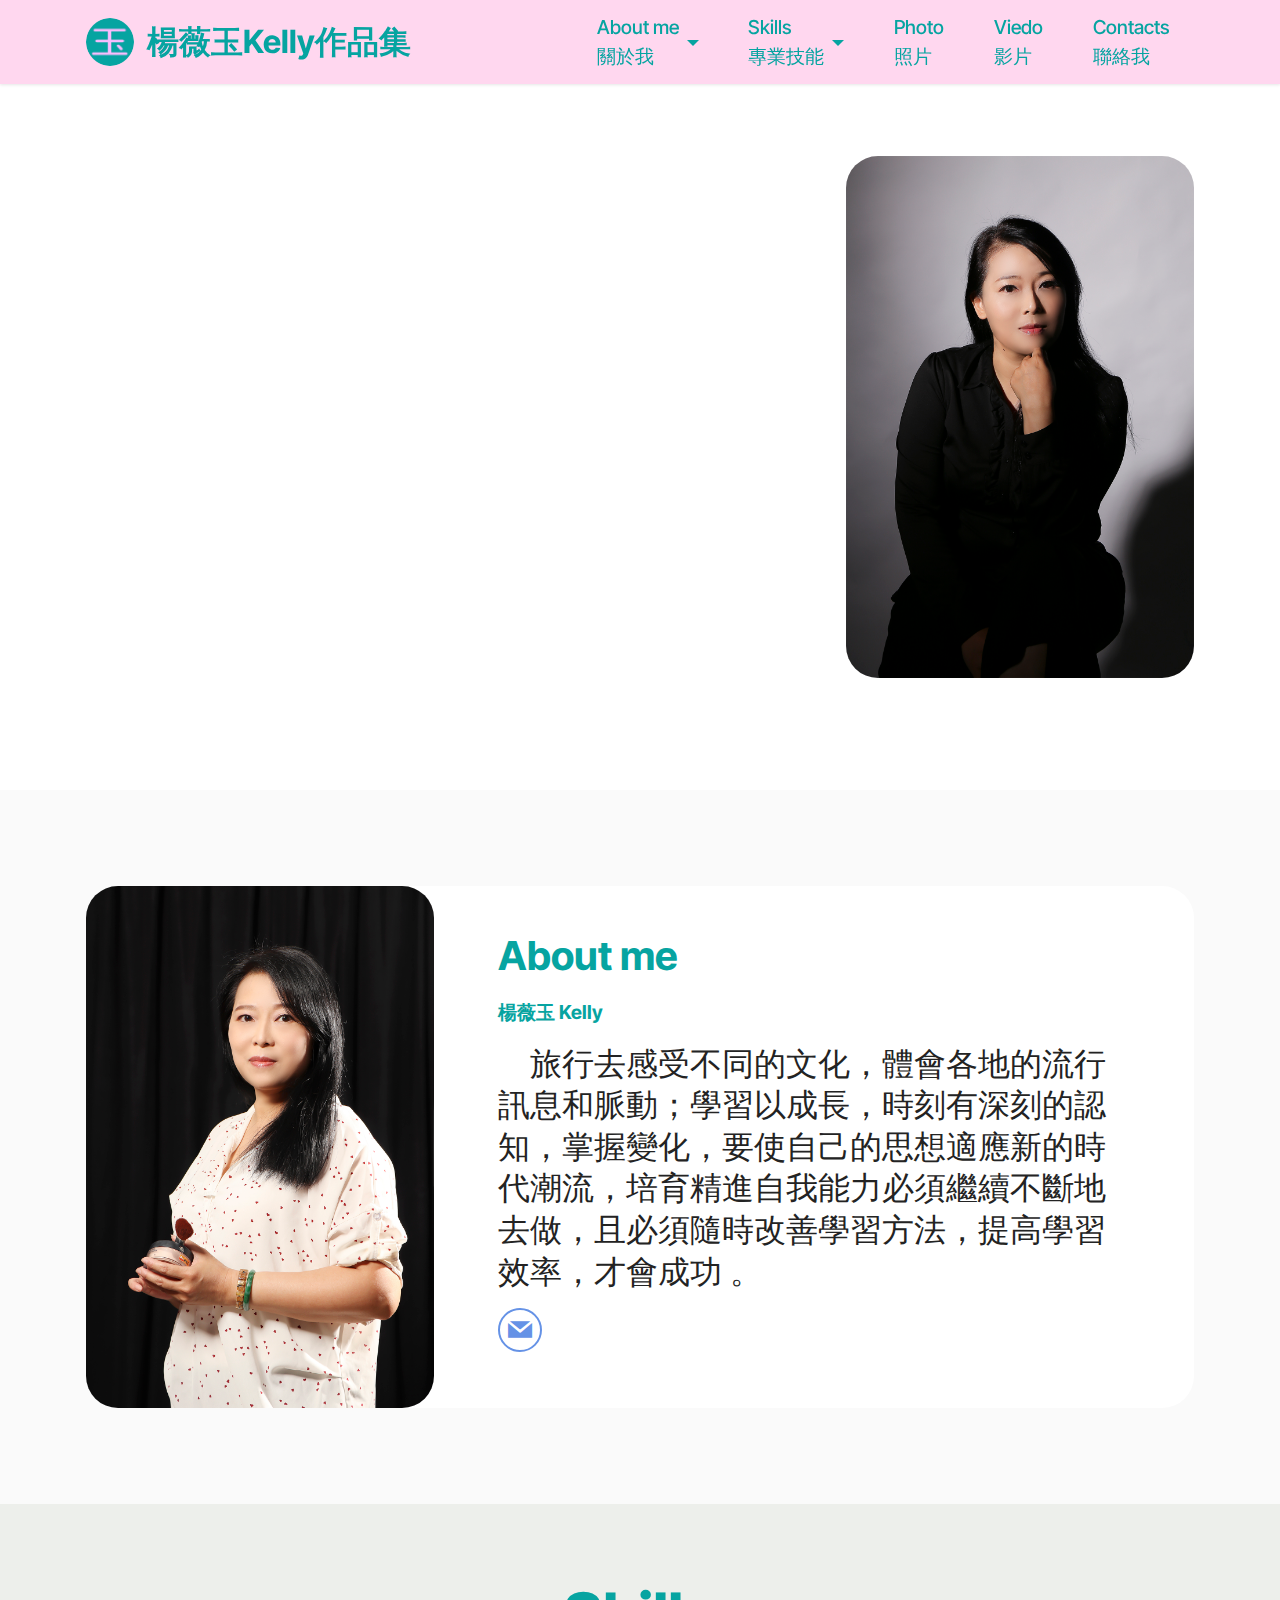
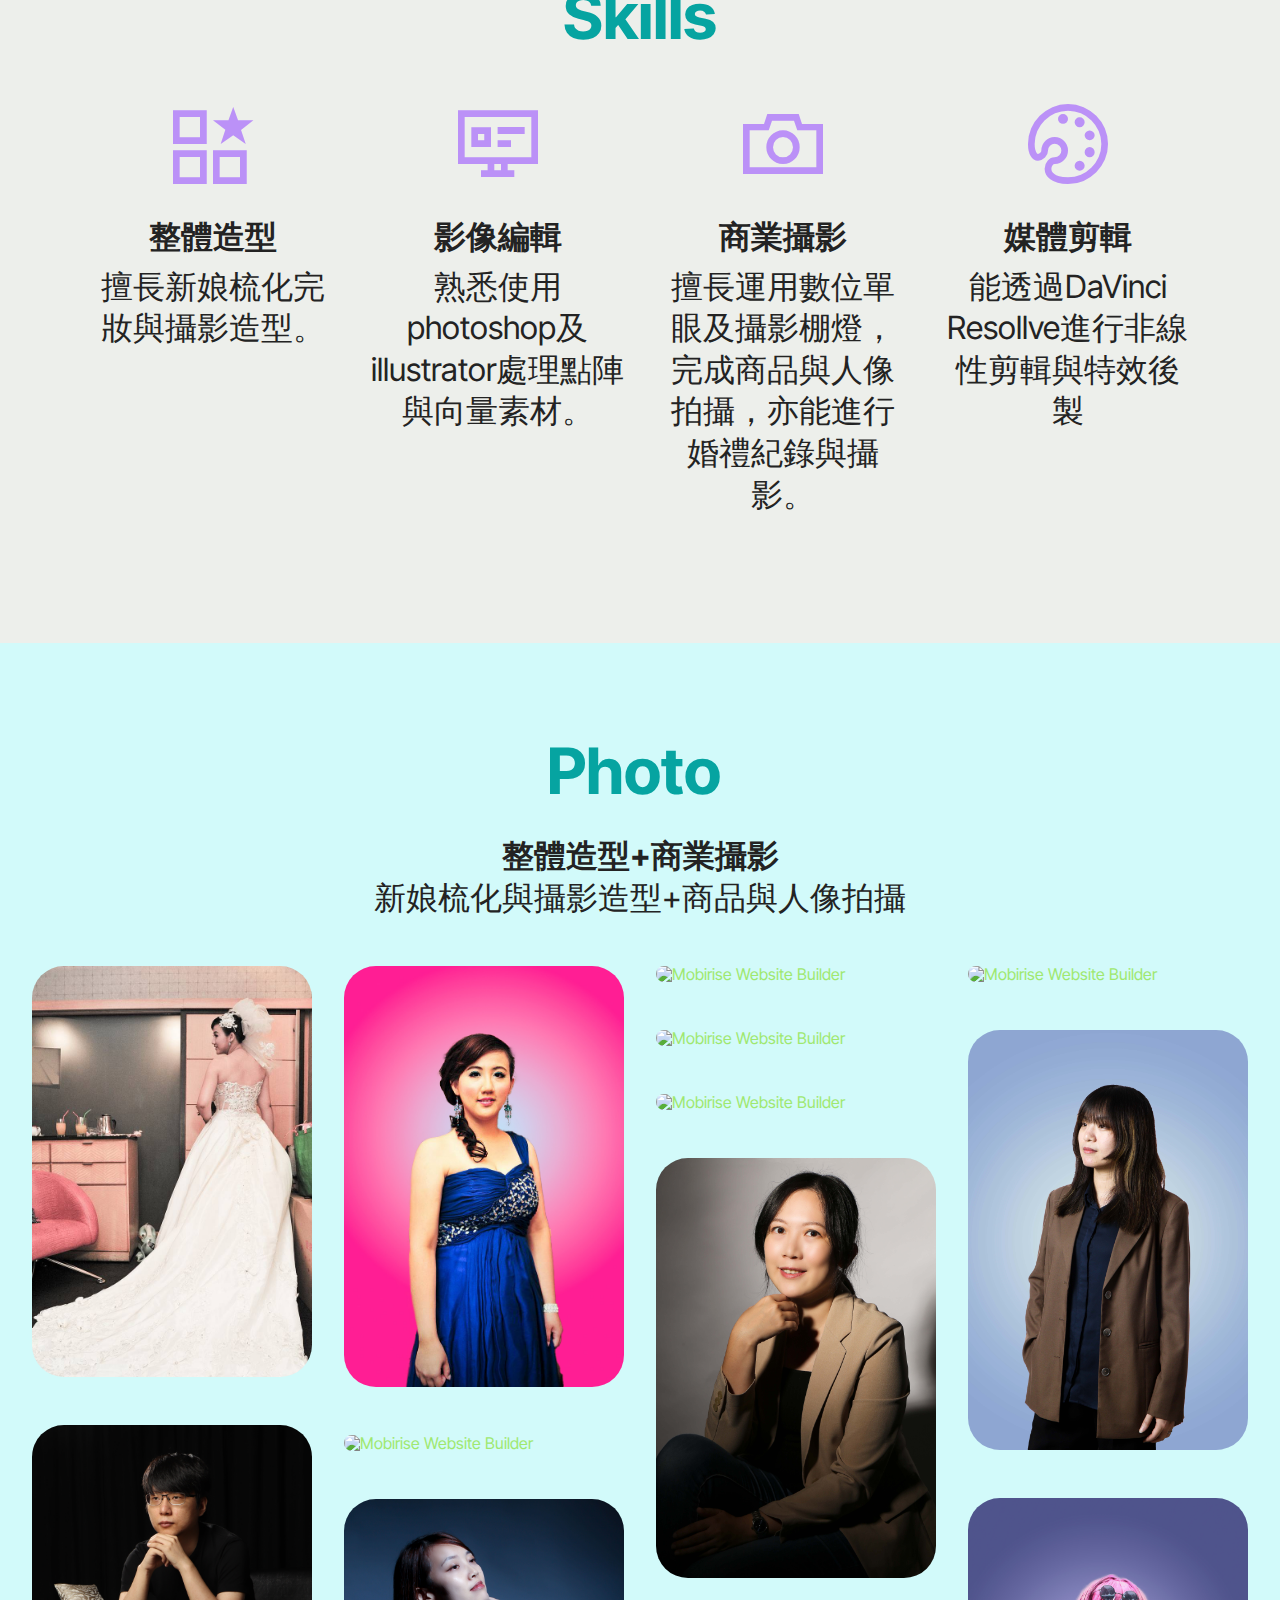
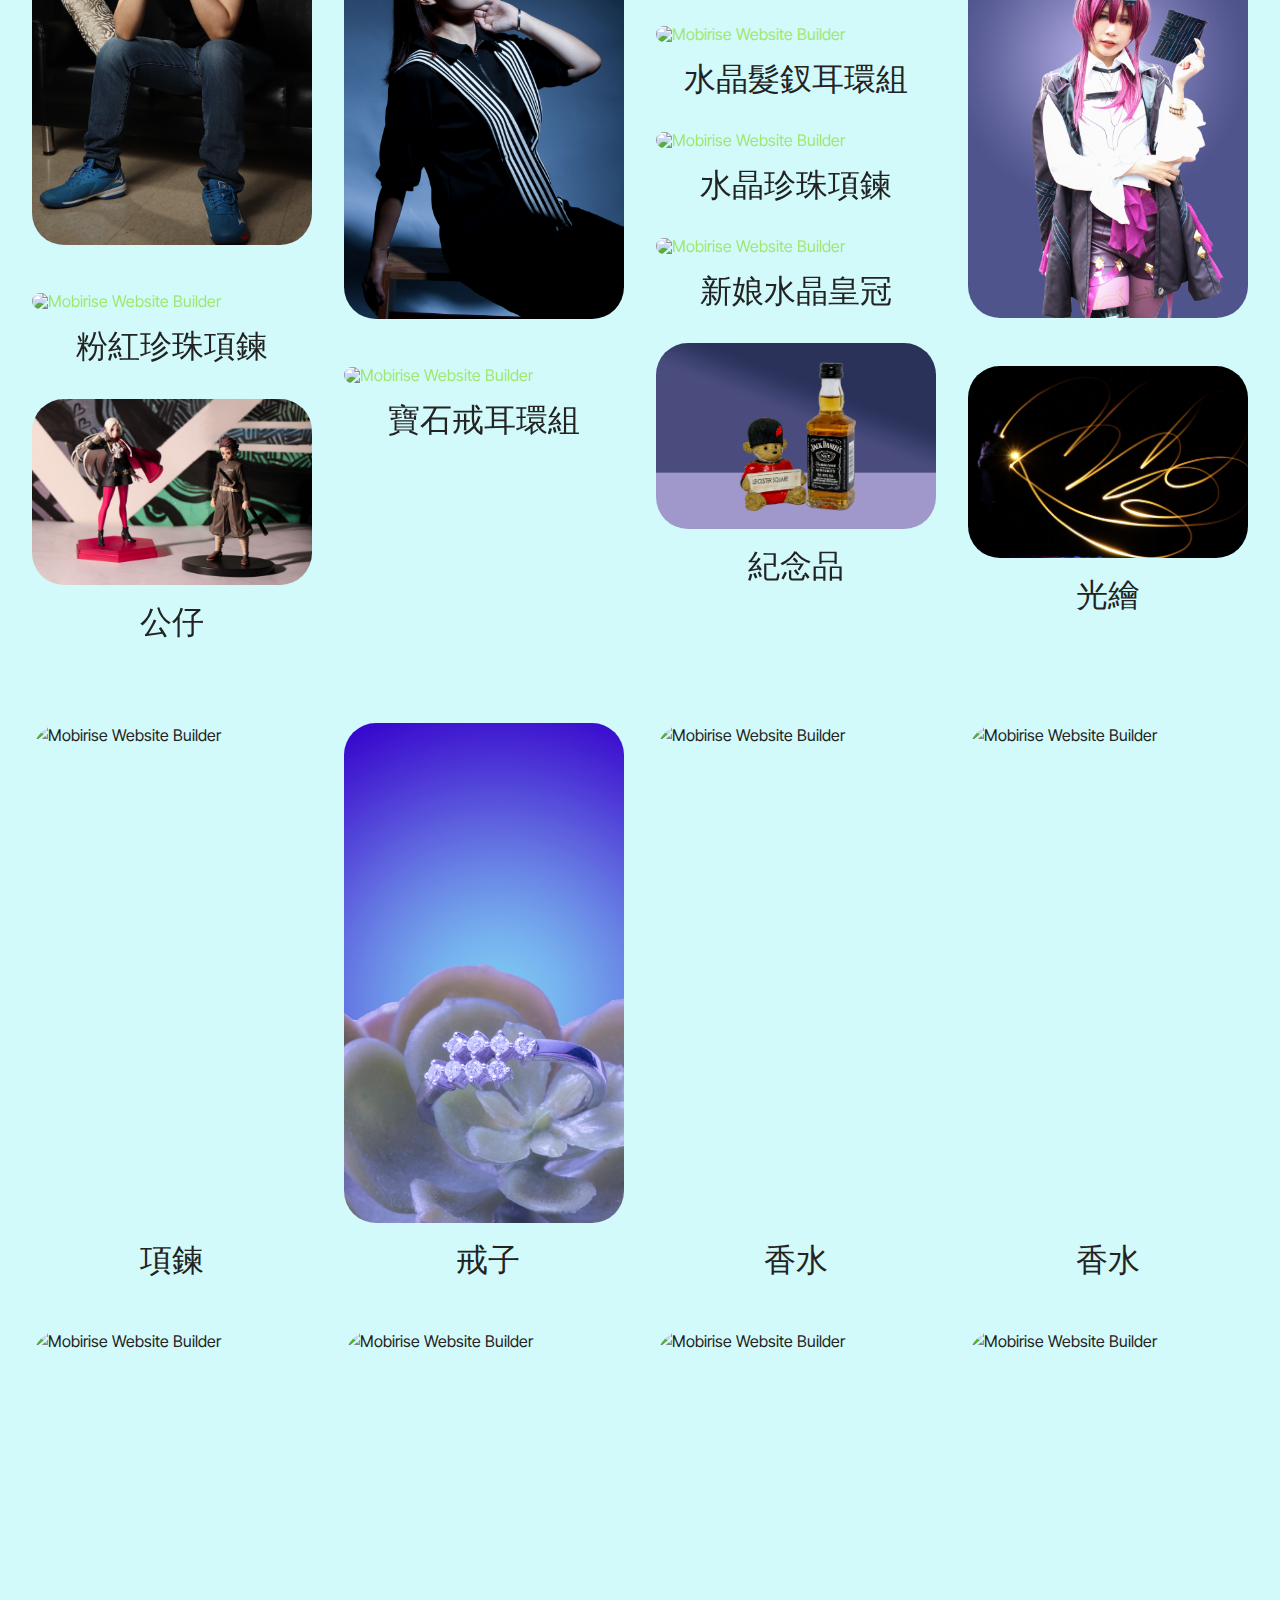
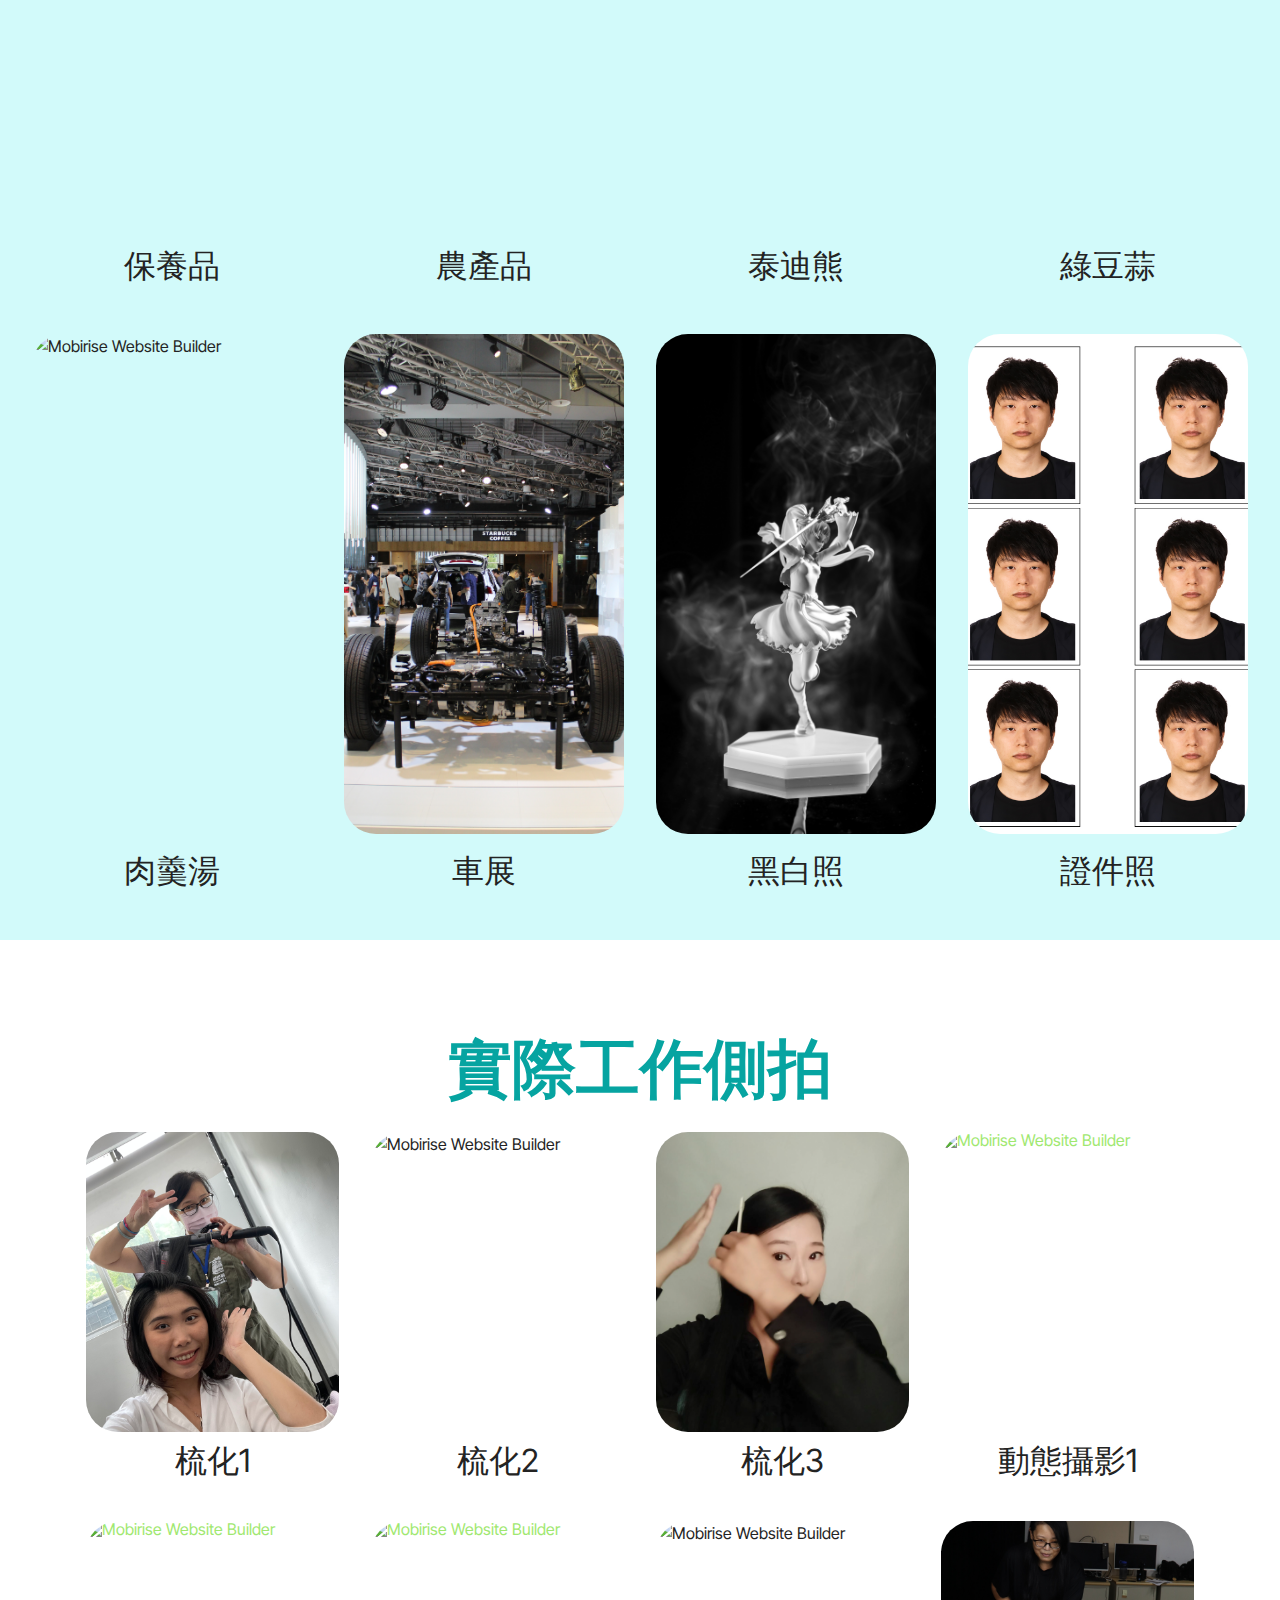
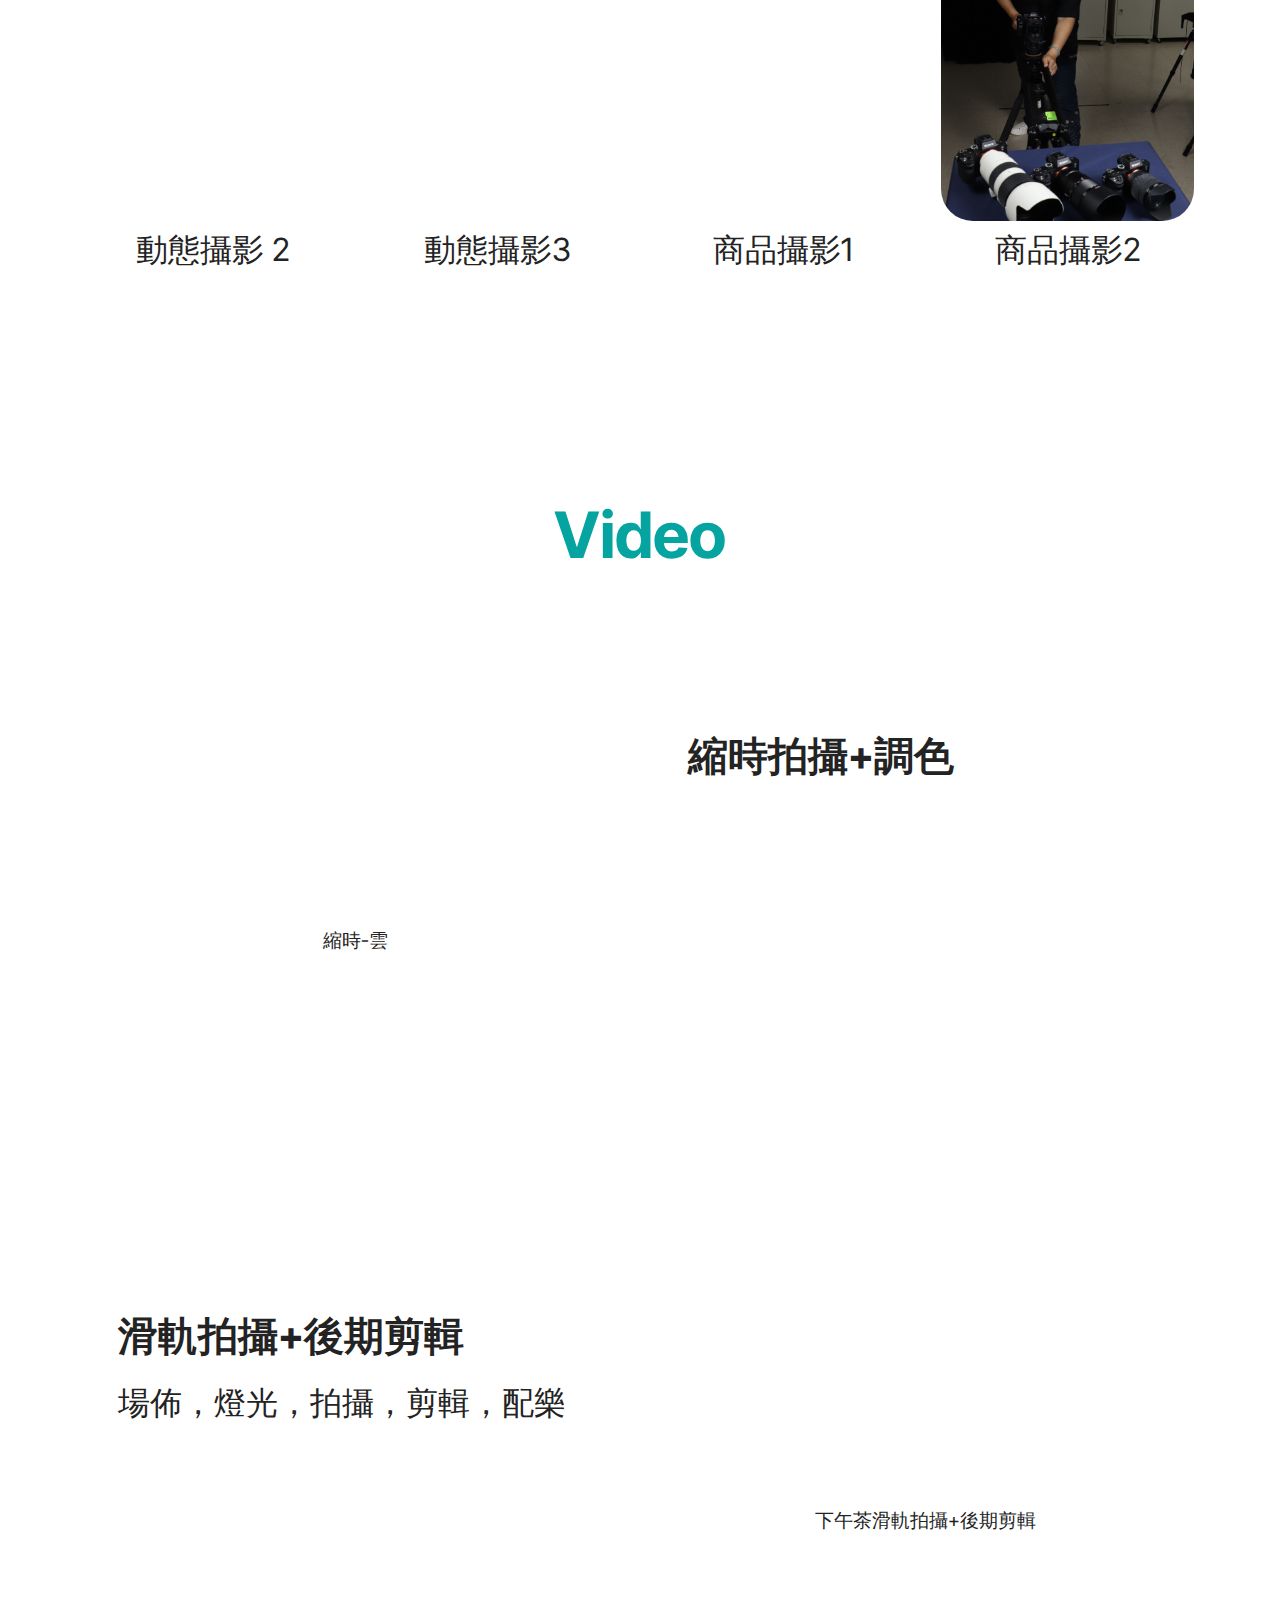
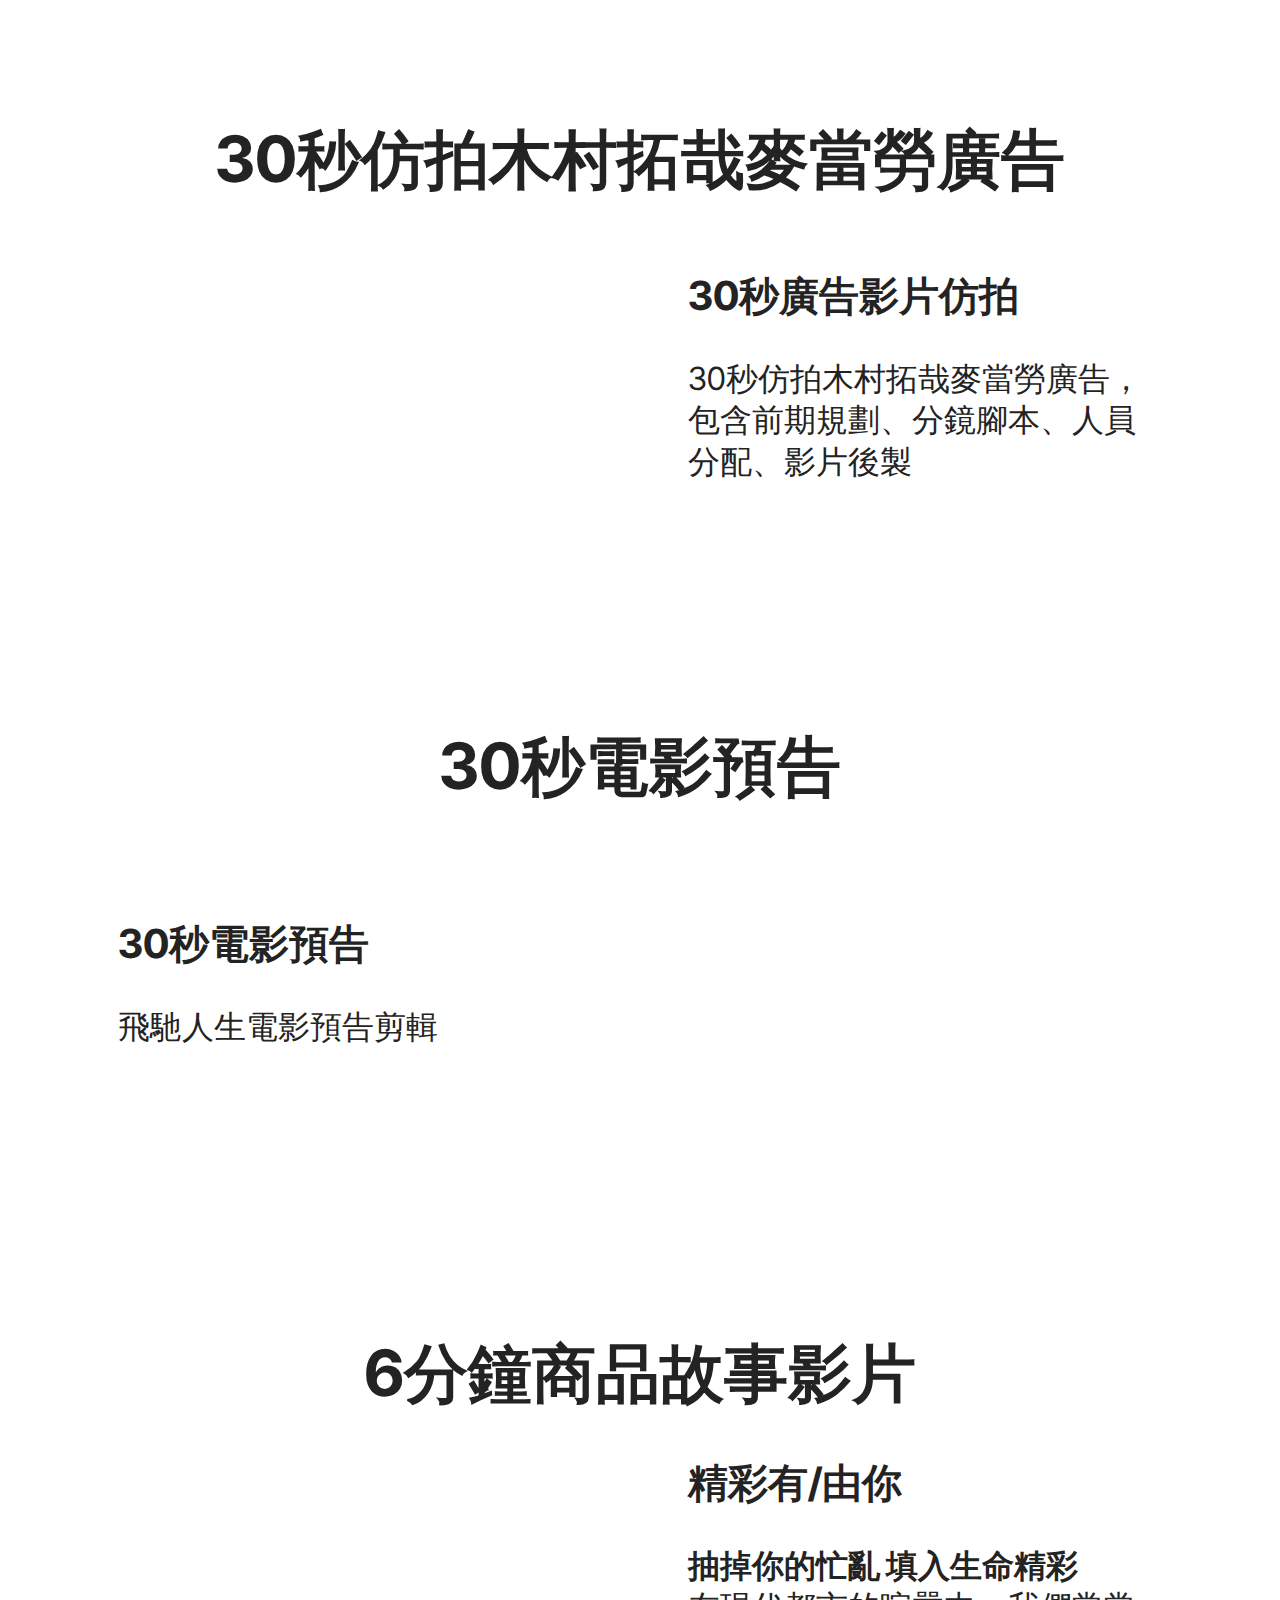
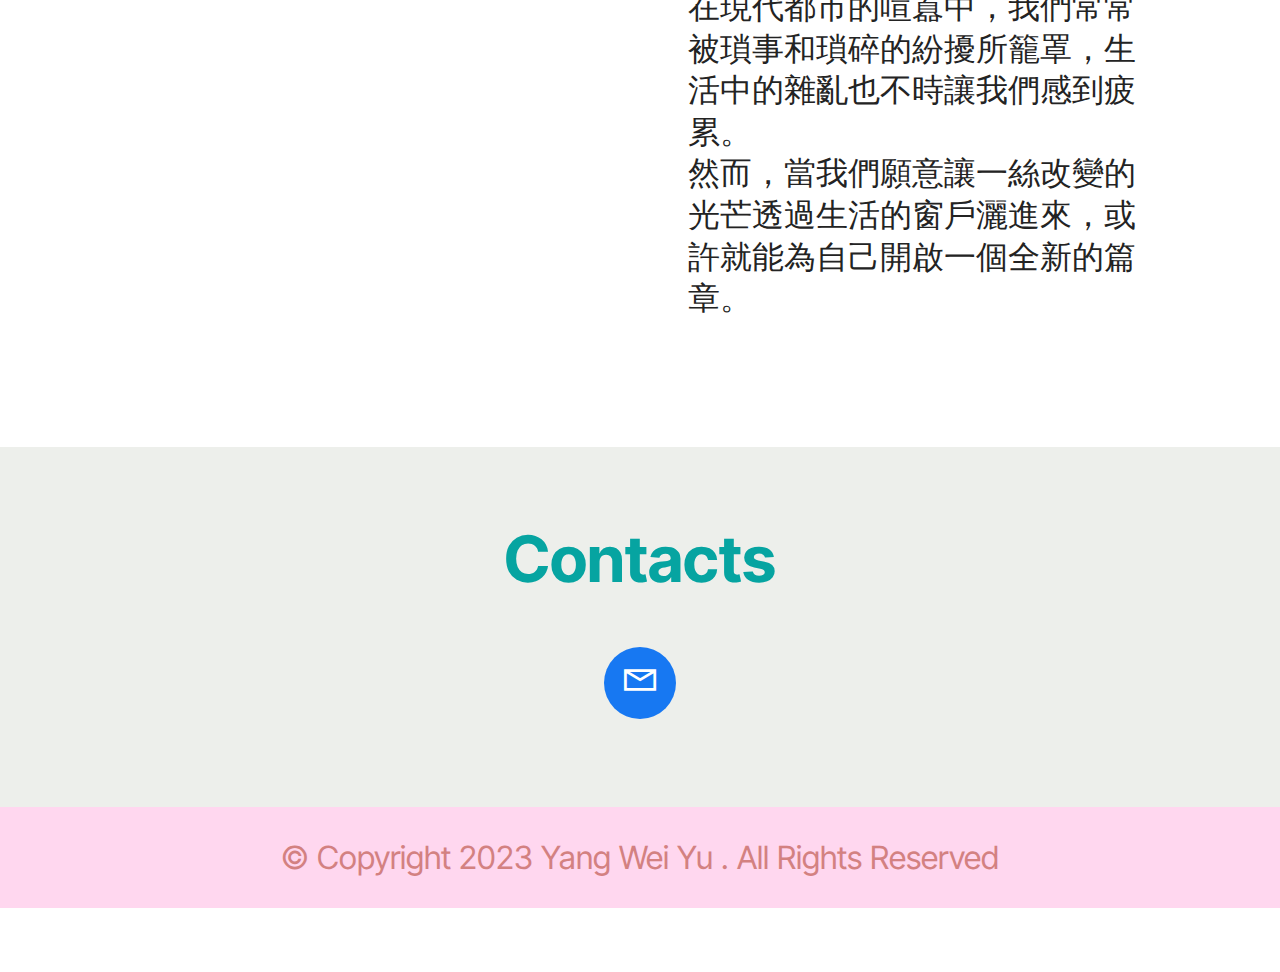
==== commit d81a32f5: "Add files via upload" ====
--- a/index.html
+++ b/index.html
@@ -1,46 +1,46 @@
 <!DOCTYPE html>
-<!-- saved from url=(0050)file:///C:/Users/Kelly/Desktop/20231206/index.html -->
-<html class="desktop mbr-site-loaded" style=""><head><meta http-equiv="Content-Type" content="text/html; charset=UTF-8">
+<html  >
+<head>
   <!-- Site made with Mobirise Website Builder v5.9.6, https://mobirise.com -->
-  
+  <meta charset="UTF-8">
   <meta http-equiv="X-UA-Compatible" content="IE=edge">
   <meta name="generator" content="Mobirise v5.9.6, mobirise.com">
   <meta name="viewport" content="width=device-width, initial-scale=1, minimum-scale=1">
-  <link rel="shortcut icon" href="./index_files/logo-1.png" type="image/x-icon">
+  <link rel="shortcut icon" href="assets/images/logo-1.png" type="image/x-icon">
   <meta name="description" content="">
   
   
   <title>楊薇玉Kelly作品集</title>
-  <link rel="stylesheet" href="./index_files/mobirise2.css">
-  <link rel="stylesheet" href="./index_files/bootstrap.min.css">
-  <link rel="stylesheet" href="./index_files/bootstrap-grid.min.css">
-  <link rel="stylesheet" href="./index_files/bootstrap-reboot.min.css">
-  <link rel="stylesheet" href="./index_files/style.css">
-  <link rel="stylesheet" href="./index_files/styles.css">
-  <link rel="stylesheet" href="./index_files/style(1).css">
-  <link rel="stylesheet" href="./index_files/style(2).css">
-  <link rel="stylesheet" href="./index_files/css" as="style" onload="this.onload=null;this.rel=&#39;stylesheet&#39;">
+  <link rel="stylesheet" href="assets/web/assets/mobirise-icons2/mobirise2.css">
+  <link rel="stylesheet" href="assets/bootstrap/css/bootstrap.min.css">
+  <link rel="stylesheet" href="assets/bootstrap/css/bootstrap-grid.min.css">
+  <link rel="stylesheet" href="assets/bootstrap/css/bootstrap-reboot.min.css">
+  <link rel="stylesheet" href="assets/dropdown/css/style.css">
+  <link rel="stylesheet" href="assets/socicon/css/styles.css">
+  <link rel="stylesheet" href="assets/theme/css/style.css">
+  <link rel="stylesheet" href="assets/gallery/style.css">
+  <link rel="preload" href="https://fonts.googleapis.com/css?family=Inter+Tight:100,200,300,400,500,600,700,800,900,100i,200i,300i,400i,500i,600i,700i,800i,900i&display=swap" as="style" onload="this.onload=null;this.rel='stylesheet'">
   <noscript><link rel="stylesheet" href="https://fonts.googleapis.com/css?family=Inter+Tight:100,200,300,400,500,600,700,800,900,100i,200i,300i,400i,500i,600i,700i,800i,900i&display=swap"></noscript>
-  <link rel="preload" as="style" href="./index_files/mbr-additional.css"><link rel="stylesheet" href="./index_files/mbr-additional.css" type="text/css">
+  <link rel="preload" as="style" href="assets/mobirise/css/mbr-additional.css"><link rel="stylesheet" href="assets/mobirise/css/mbr-additional.css" type="text/css">
 
   
   
   
 </head>
-<body style="z-index: 0"><section id="top-1" style="display: none;"><a href="https://mobirise.com/how-to/small-business.html">How to Create Small Business Website</a> Mobirise v5.9.6 <a href="https://mobirise.com/how-to/affiliate-marketing.html">How to Create Website for affiliate marketing</a></section>
+<body>
   
   <section data-bs-version="5.1" class="menu menu1 cid-tU84DBEhw2" once="menu" id="menu1-1">
     
 
-    <nav class="navbar navbar-dropdown navbar-fixed-top navbar-expand-lg navbar-short">
+    <nav class="navbar navbar-dropdown navbar-fixed-top navbar-expand-lg">
         <div class="container">
             <div class="navbar-brand">
                 <span class="navbar-logo">
-                    <a href="https://mobiri.se/">
-                        <img src="./index_files/logo-1.png" alt="Mobirise Website Builder" style="height: 3rem;">
+                    <a href="https://mobiri.se">
+                        <img src="assets/images/logo-1.png" alt="Mobirise Website Builder" style="height: 3rem;">
                     </a>
                 </span>
-                <span class="navbar-caption-wrap"><a class="navbar-caption text-warning display-7" href="https://mobiri.se/">楊薇玉Kelly作品集</a></span>
+                <span class="navbar-caption-wrap"><a class="navbar-caption text-warning display-7" href="https://mobiri.se">楊薇玉Kelly作品集</a></span>
             </div>
             <button class="navbar-toggler" type="button" data-toggle="collapse" data-bs-toggle="collapse" data-target="#navbarSupportedContent" data-bs-target="#navbarSupportedContent" aria-controls="navbarNavAltMarkup" aria-expanded="false" aria-label="Toggle navigation">
                 <div class="hamburger">
@@ -51,11 +51,11 @@
                 </div>
             </button>
             <div class="collapse navbar-collapse" id="navbarSupportedContent">
-                <ul class="navbar-nav nav-dropdown nav-right" data-app-modern-menu="true"><li class="nav-item dropdown"><a class="nav-link link dropdown-toggle text-warning display-4" href="file:///C:/Users/Kelly/Desktop/20231206/index.html#team2-8" data-toggle="dropdown-submenu" data-bs-toggle="dropdown" data-bs-auto-close="outside" aria-expanded="false">
-                            About me<br>關於我</a><div class="dropdown-menu" aria-labelledby="dropdown-739"><a class="dropdown-item text-warning display-4" href="file:///C:/Users/Kelly/Desktop/20231206/index.html#team2-8">關於我</a></div></li><li class="nav-item dropdown"><a class="nav-link link dropdown-toggle text-warning display-4" href="file:///C:/Users/Kelly/Desktop/20231206/index.html#features1-a" data-toggle="dropdown-submenu" data-bs-toggle="dropdown" data-bs-auto-close="outside" aria-expanded="false">
-                            Skills<br>專業技能</a><div class="dropdown-menu" aria-labelledby="dropdown-883"><a class="dropdown-item show text-warning display-4" href="file:///C:/Users/Kelly/Desktop/20231206/index.html#features1-a" aria-expanded="false">整體造型<br>影像編輯<br>商業攝影<br>媒體剪輯</a></div></li><li class="nav-item"><a class="nav-link link text-warning text-primary display-4" href="file:///C:/Users/Kelly/Desktop/20231206/index.html#gallery02-j">Photo<br>照片</a></li><li class="nav-item"><a class="nav-link link text-warning display-4" href="file:///C:/Users/Kelly/Desktop/20231206/index.html#video4-d">Viedo<br>影片</a></li>
-                    
-                    <li class="nav-item"><a class="nav-link link text-warning text-primary display-4" href="file:///C:/Users/Kelly/Desktop/20231206/index.html#social04-r">Contacts<br>聯絡我</a>
+                <ul class="navbar-nav nav-dropdown nav-right" data-app-modern-menu="true"><li class="nav-item dropdown"><a class="nav-link link dropdown-toggle text-warning display-4" href="index.html#team2-8" data-toggle="dropdown-submenu" data-bs-toggle="dropdown" data-bs-auto-close="outside" aria-expanded="false">
+                            About me<br>關於我</a><div class="dropdown-menu" aria-labelledby="dropdown-739"><a class="dropdown-item text-warning display-4" href="index.html#team2-8">關於我</a></div></li><li class="nav-item dropdown"><a class="nav-link link dropdown-toggle text-warning display-4" href="index.html#features1-a" data-toggle="dropdown-submenu" data-bs-toggle="dropdown" data-bs-auto-close="outside" aria-expanded="false">
+                            Skills<br>專業技能</a><div class="dropdown-menu" aria-labelledby="dropdown-883"><a class="dropdown-item show text-warning display-4" href="index.html#features1-a" aria-expanded="false">整體造型<br>影像編輯<br>商業攝影<br>媒體剪輯</a></div></li><li class="nav-item"><a class="nav-link link text-warning text-primary display-4" href="index.html#gallery02-j">Photo<br>照片</a></li><li class="nav-item"><a class="nav-link link text-warning display-4" href="index.html#video4-d">Viedo<br>影片</a></li>
+                    
+                    <li class="nav-item"><a class="nav-link link text-warning text-primary display-4" href="index.html#social04-r">Contacts<br>聯絡我</a>
                     </li></ul>
                 
                 
@@ -64,7 +64,7 @@
     </nav>
 </section>
 
-<section data-bs-version="5.1" class="header11 cid-tU8dFRBzXD" data-bg-video="https://vimeo.com/356360770" id="header11-4" style="overflow: hidden;"><div class="mbr-background-video-preview" style="display: block; background-size: cover; background-position: center center; background-image: url(&quot;https://i.vimeocdn.com/video/809427822-3cf8fd47417749e6932a2eb6ff2efa8fbd6eb70baf50d6c3f63bc5a763b0ee91-d_640&quot;);"></div><div class="mbr-background-video" data-vimeo-initialized="true" style="pointer-events: none; margin-left: 0px; min-height: 100vh; min-width: 177.77vh;"><div style="padding:56.25% 0 0 0;position:relative;"><iframe src="./index_files/356360770.html" frameborder="0" allow="autoplay; fullscreen; picture-in-picture" style="position:absolute;top:0;left:0;width:100%;height:100%;" title="nera_background" data-ready="true"></iframe></div></div>
+<section data-bs-version="5.1" class="header11 cid-tU8dFRBzXD" data-bg-video="https://vimeo.com/356360770" id="header11-4">
 
     
 
@@ -74,7 +74,7 @@
     <div class="container">
         <div class="row justify-content-center">
             <div class="col-12 col-md-4 image-wrapper">
-                <img class="w-100" src="./index_files/1023kellyimg-9676.jpg" alt="Mobirise Website Builder">
+                <img class="w-100" src="assets/images/1023kellyimg-9676.jpg" alt="Mobirise Website Builder">
             </div>
             <div class="col-12 col-md">
                 <div class="text-wrapper text-center">
@@ -100,7 +100,7 @@
                 <div class="row align-items-center">
                     <div class="col-12 col-md-4">
                         <div class="image-wrapper">
-                            <img src="./index_files/1-img-8045.jpg" alt="Mobirise Website Builder">
+                            <img src="assets/images/1-img-8045.jpg" alt="Mobirise Website Builder">
                         </div>
                     </div>
                     <div class="col-12 col-md">
@@ -199,107 +199,107 @@
                 </div>
             </div>
         </div>
-        <div class="row mbr-gallery mbr-masonry" data-masonry="{&quot;percentPosition&quot;: true }" style="position: relative; height: 5910.04px;">
-            <div class="col-12 col-md-6 col-lg-3 item gallery-image active" style="position: absolute; left: 0px; top: 0px;">
-                <div class="item-wrapper" data-toggle="modal" data-bs-toggle="modal" data-target="#tXCySDOcs4-modal" data-bs-target="#tXCySDOcs4-modal">
-                    <a href="file:///C:/Users/Kelly/Desktop/20231206/index.html#gallery02-j"><img class="w-100" src="./index_files/352620.jpg" alt="Mobirise Website Builder" data-slide-to="0" data-bs-slide-to="0" data-target="#lb-tXCySDOcs4" data-bs-target="#lb-tXCySDOcs4"></a>
-                    <div class="icon-wrapper">
-                        <span class="mobi-mbri mobi-mbri-search mbr-iconfont mbr-iconfont-btn"></span>
-                    </div>
-                </div>
-                <h6 class="mbr-item-subtitle mbr-fonts-style align-center mb-0 mt-3 display-7"></h6>
-            </div><div class="col-12 col-md-6 col-lg-3 item gallery-image" style="position: absolute; left: 482.4px; top: 0px;">
-                <div class="item-wrapper" data-toggle="modal" data-bs-toggle="modal" data-target="#tXCySDOcs4-modal" data-bs-target="#tXCySDOcs4-modal">
-                    <a href="file:///C:/Users/Kelly/Desktop/20231206/index.html#gallery02-j"><img class="w-100" src="./index_files/352623-1.jpg" alt="Mobirise Website Builder" data-slide-to="1" data-bs-slide-to="1" data-target="#lb-tXCySDOcs4" data-bs-target="#lb-tXCySDOcs4"></a>
-                    <div class="icon-wrapper">
-                        <span class="mobi-mbri mobi-mbri-search mbr-iconfont mbr-iconfont-btn"></span>
-                    </div>
-                </div>
-                <h6 class="mbr-item-subtitle mbr-fonts-style align-center mb-0 mt-3 display-7"></h6>
-            </div><div class="col-12 col-md-6 col-lg-3 item gallery-image" style="position: absolute; left: 0px; top: 708.75px;">
-                <div class="item-wrapper" data-toggle="modal" data-bs-toggle="modal" data-target="#tXCySDOcs4-modal" data-bs-target="#tXCySDOcs4-modal">
-                    <a href="file:///C:/Users/Kelly/Desktop/20231206/index.html#gallery02-j"><img class="w-100" src="./index_files/img-935.jpg" alt="Mobirise Website Builder" data-slide-to="2" data-bs-slide-to="2" data-target="#lb-tXCySDOcs4" data-bs-target="#lb-tXCySDOcs4"></a>
-                    <div class="icon-wrapper">
-                        <span class="mobi-mbri mobi-mbri-search mbr-iconfont mbr-iconfont-btn"></span>
-                    </div>
-                </div>
-                <h6 class="mbr-item-subtitle mbr-fonts-style align-center mb-0 mt-3 display-7"></h6>
-            </div><div class="col-12 col-md-6 col-lg-3 item gallery-image" style="position: absolute; left: 482.4px; top: 725.25px;">
-                <div class="item-wrapper" data-toggle="modal" data-bs-toggle="modal" data-target="#tXCySDOcs4-modal" data-bs-target="#tXCySDOcs4-modal">
-                    <a href="file:///C:/Users/Kelly/Desktop/20231206/index.html#gallery02-j"><img class="w-100" src="./index_files/img-8510.jpg" alt="Mobirise Website Builder" data-slide-to="3" data-bs-slide-to="3" data-target="#lb-tXCySDOcs4" data-bs-target="#lb-tXCySDOcs4"></a>
-                    <div class="icon-wrapper">
-                        <span class="mobi-mbri mobi-mbri-search mbr-iconfont mbr-iconfont-btn"></span>
-                    </div>
-                </div>
-                <h6 class="mbr-item-subtitle mbr-fonts-style align-center mb-0 mt-3 display-7"></h6>
-            </div>
-            <div class="col-12 col-md-6 col-lg-3 item gallery-image" style="position: absolute; left: 0px; top: 1432.35px;">
-                <div class="item-wrapper" data-toggle="modal" data-bs-toggle="modal" data-target="#tXCySDOcs4-modal" data-bs-target="#tXCySDOcs4-modal">
-                    <a href="file:///C:/Users/Kelly/Desktop/20231206/index.html#gallery02-j"><img class="w-100" src="./index_files/img-974.jpg" alt="Mobirise Website Builder" data-slide-to="4" data-bs-slide-to="4" data-target="#lb-tXCySDOcs4" data-bs-target="#lb-tXCySDOcs4"></a>
-                    <div class="icon-wrapper">
-                        <span class="mobi-mbri mobi-mbri-search mbr-iconfont mbr-iconfont-btn"></span>
-                    </div>
-                </div>
-                <h6 class="mbr-item-subtitle mbr-fonts-style align-center mb-0 mt-3 display-7"></h6>
-            </div><div class="col-12 col-md-6 col-lg-3 item gallery-image" style="position: absolute; left: 482.4px; top: 1448.85px;">
-                <div class="item-wrapper" data-toggle="modal" data-bs-toggle="modal" data-target="#tXCySDOcs4-modal" data-bs-target="#tXCySDOcs4-modal">
-                    <a href="file:///C:/Users/Kelly/Desktop/20231206/index.html#gallery02-j"><img class="w-100" src="./index_files/img-8399.jpg" alt="Mobirise Website Builder" data-slide-to="5" data-bs-slide-to="5" data-target="#lb-tXCySDOcs4" data-bs-target="#lb-tXCySDOcs4"></a>
-                    <div class="icon-wrapper">
-                        <span class="mobi-mbri mobi-mbri-search mbr-iconfont mbr-iconfont-btn"></span>
-                    </div>
-                </div>
-                <h6 class="mbr-item-subtitle mbr-fonts-style align-center mb-0 mt-3 display-7"></h6>
-            </div><div class="col-12 col-md-6 col-lg-3 item gallery-image" style="position: absolute; left: 0px; top: 2155.95px;">
-                <div class="item-wrapper" data-toggle="modal" data-bs-toggle="modal" data-target="#tXCySDOcs4-modal" data-bs-target="#tXCySDOcs4-modal">
-                    <a href="file:///C:/Users/Kelly/Desktop/20231206/index.html#gallery02-j"><img class="w-100" src="./index_files/img-8568.jpg" alt="Mobirise Website Builder" data-slide-to="6" data-bs-slide-to="6" data-target="#lb-tXCySDOcs4" data-bs-target="#lb-tXCySDOcs4"></a>
-                    <div class="icon-wrapper">
-                        <span class="mobi-mbri mobi-mbri-search mbr-iconfont mbr-iconfont-btn"></span>
-                    </div>
-                </div>
-                <h6 class="mbr-item-subtitle mbr-fonts-style align-center mb-0 mt-3 display-7"></h6>
-            </div><div class="col-12 col-md-6 col-lg-3 item gallery-image" style="position: absolute; left: 482.4px; top: 2172.45px;">
-                <div class="item-wrapper" data-toggle="modal" data-bs-toggle="modal" data-target="#tXCySDOcs4-modal" data-bs-target="#tXCySDOcs4-modal">
-                    <a href="file:///C:/Users/Kelly/Desktop/20231206/index.html#gallery02-j"><img class="w-100" src="./index_files/img-9695.jpg" alt="Mobirise Website Builder" data-slide-to="7" data-bs-slide-to="7" data-target="#lb-tXCySDOcs4" data-bs-target="#lb-tXCySDOcs4"></a>
-                    <div class="icon-wrapper">
-                        <span class="mobi-mbri mobi-mbri-search mbr-iconfont mbr-iconfont-btn"></span>
-                    </div>
-                </div>
-                <h6 class="mbr-item-subtitle mbr-fonts-style align-center mb-0 mt-3 display-7"></h6>
-            </div><div class="col-12 col-md-6 col-lg-3 item gallery-image" style="position: absolute; left: 0px; top: 2879.55px;">
-                <div class="item-wrapper" data-toggle="modal" data-bs-toggle="modal" data-target="#tXCySDOcs4-modal" data-bs-target="#tXCySDOcs4-modal">
-                    <a href="file:///C:/Users/Kelly/Desktop/20231206/index.html#gallery02-j"><img class="w-100" src="./index_files/img-8483.jpeg" alt="Mobirise Website Builder" data-slide-to="8" data-bs-slide-to="8" data-target="#lb-tXCySDOcs4" data-bs-target="#lb-tXCySDOcs4"></a>
-                    <div class="icon-wrapper">
-                        <span class="mobi-mbri mobi-mbri-search mbr-iconfont mbr-iconfont-btn"></span>
-                    </div>
-                </div>
-                <h6 class="mbr-item-subtitle mbr-fonts-style align-center mb-0 mt-3 display-7"></h6>
-            </div><div class="col-12 col-md-6 col-lg-3 item gallery-image" style="position: absolute; left: 482.4px; top: 2896.05px;">
-                <div class="item-wrapper" data-toggle="modal" data-bs-toggle="modal" data-target="#tXCySDOcs4-modal" data-bs-target="#tXCySDOcs4-modal">
-                    <a href="file:///C:/Users/Kelly/Desktop/20231206/index.html#gallery02-j"><img class="w-100" src="./index_files/img-911.jpg" alt="Mobirise Website Builder" data-slide-to="9" data-bs-slide-to="9" data-target="#lb-tXCySDOcs4" data-bs-target="#lb-tXCySDOcs4"></a>
-                    <div class="icon-wrapper">
-                        <span class="mobi-mbri mobi-mbri-search mbr-iconfont mbr-iconfont-btn"></span>
-                    </div>
-                </div>
-                <h6 class="mbr-item-subtitle mbr-fonts-style align-center mb-0 mt-3 display-7"></h6>
-            </div><div class="col-12 col-md-6 col-lg-3 item gallery-image" style="position: absolute; left: 0px; top: 3603.15px;">
-                <div class="item-wrapper" data-toggle="modal" data-bs-toggle="modal" data-target="#tXCySDOcs4-modal" data-bs-target="#tXCySDOcs4-modal">
-                    <a href="file:///C:/Users/Kelly/Desktop/20231206/index.html#gallery02-j"><img class="w-100" src="./index_files/img-1035.jpg" alt="Mobirise Website Builder" data-slide-to="10" data-bs-slide-to="10" data-target="#lb-tXCySDOcs4" data-bs-target="#lb-tXCySDOcs4"></a>
-                    <div class="icon-wrapper">
-                        <span class="mobi-mbri mobi-mbri-search mbr-iconfont mbr-iconfont-btn"></span>
-                    </div>
-                </div>
-                <h6 class="mbr-item-subtitle mbr-fonts-style align-center mb-0 mt-3 display-7"></h6>
-            </div><div class="col-12 col-md-6 col-lg-3 item gallery-image" style="position: absolute; left: 482.4px; top: 3619.65px;">
-                <div class="item-wrapper" data-toggle="modal" data-bs-toggle="modal" data-target="#tXCySDOcs4-modal" data-bs-target="#tXCySDOcs4-modal">
-                    <a href="file:///C:/Users/Kelly/Desktop/20231206/index.html#gallery02-j"><img class="w-100" src="./index_files/img-872.jpg" alt="Mobirise Website Builder" data-slide-to="11" data-bs-slide-to="11" data-target="#lb-tXCySDOcs4" data-bs-target="#lb-tXCySDOcs4"></a>
-                    <div class="icon-wrapper">
-                        <span class="mobi-mbri mobi-mbri-search mbr-iconfont mbr-iconfont-btn"></span>
-                    </div>
-                </div>
-                <h6 class="mbr-item-subtitle mbr-fonts-style align-center mb-0 mt-3 display-7"></h6>
-            </div><div class="col-12 col-md-6 col-lg-3 item gallery-image" style="position: absolute; left: 0px; top: 4326.75px;">
-                <div class="item-wrapper" data-toggle="modal" data-bs-toggle="modal" data-target="#tXCySDOcs4-modal" data-bs-target="#tXCySDOcs4-modal">
-                    <a href="file:///C:/Users/Kelly/Desktop/20231206/index.html#gallery02-j"><img class="w-100" src="./index_files/01img-8770.jpg" alt="Mobirise Website Builder" data-slide-to="12" data-bs-slide-to="12" data-target="#lb-tXCySDOcs4" data-bs-target="#lb-tXCySDOcs4"></a>
+        <div class="row mbr-gallery mbr-masonry" data-masonry="{&quot;percentPosition&quot;: true }">
+            <div class="col-12 col-md-6 col-lg-3 item gallery-image active">
+                <div class="item-wrapper" data-toggle="modal" data-bs-toggle="modal" data-target="#tXCRfxgpks-modal" data-bs-target="#tXCRfxgpks-modal">
+                    <a href="index.html#gallery02-j"><img class="w-100" src="assets/images/352620.jpg" alt="Mobirise Website Builder" data-slide-to="0" data-bs-slide-to="0" data-target="#lb-tXCRfxgpks" data-bs-target="#lb-tXCRfxgpks"></a>
+                    <div class="icon-wrapper">
+                        <span class="mobi-mbri mobi-mbri-search mbr-iconfont mbr-iconfont-btn"></span>
+                    </div>
+                </div>
+                <h6 class="mbr-item-subtitle mbr-fonts-style align-center mb-0 mt-3 display-7"></h6>
+            </div><div class="col-12 col-md-6 col-lg-3 item gallery-image">
+                <div class="item-wrapper" data-toggle="modal" data-bs-toggle="modal" data-target="#tXCRfxgpks-modal" data-bs-target="#tXCRfxgpks-modal">
+                    <a href="index.html#gallery02-j"><img class="w-100" src="assets/images/352623-1.jpg" alt="Mobirise Website Builder" data-slide-to="1" data-bs-slide-to="1" data-target="#lb-tXCRfxgpks" data-bs-target="#lb-tXCRfxgpks"></a>
+                    <div class="icon-wrapper">
+                        <span class="mobi-mbri mobi-mbri-search mbr-iconfont mbr-iconfont-btn"></span>
+                    </div>
+                </div>
+                <h6 class="mbr-item-subtitle mbr-fonts-style align-center mb-0 mt-3 display-7"></h6>
+            </div><div class="col-12 col-md-6 col-lg-3 item gallery-image">
+                <div class="item-wrapper" data-toggle="modal" data-bs-toggle="modal" data-target="#tXCRfxgpks-modal" data-bs-target="#tXCRfxgpks-modal">
+                    <a href="index.html#gallery02-j"><img class="w-100" src="assets/images/img-935.jpg" alt="Mobirise Website Builder" data-slide-to="2" data-bs-slide-to="2" data-target="#lb-tXCRfxgpks" data-bs-target="#lb-tXCRfxgpks"></a>
+                    <div class="icon-wrapper">
+                        <span class="mobi-mbri mobi-mbri-search mbr-iconfont mbr-iconfont-btn"></span>
+                    </div>
+                </div>
+                <h6 class="mbr-item-subtitle mbr-fonts-style align-center mb-0 mt-3 display-7"></h6>
+            </div><div class="col-12 col-md-6 col-lg-3 item gallery-image">
+                <div class="item-wrapper" data-toggle="modal" data-bs-toggle="modal" data-target="#tXCRfxgpks-modal" data-bs-target="#tXCRfxgpks-modal">
+                    <a href="index.html#gallery02-j"><img class="w-100" src="assets/images/img-8510.jpg" alt="Mobirise Website Builder" data-slide-to="3" data-bs-slide-to="3" data-target="#lb-tXCRfxgpks" data-bs-target="#lb-tXCRfxgpks"></a>
+                    <div class="icon-wrapper">
+                        <span class="mobi-mbri mobi-mbri-search mbr-iconfont mbr-iconfont-btn"></span>
+                    </div>
+                </div>
+                <h6 class="mbr-item-subtitle mbr-fonts-style align-center mb-0 mt-3 display-7"></h6>
+            </div>
+            <div class="col-12 col-md-6 col-lg-3 item gallery-image">
+                <div class="item-wrapper" data-toggle="modal" data-bs-toggle="modal" data-target="#tXCRfxgpks-modal" data-bs-target="#tXCRfxgpks-modal">
+                    <a href="index.html#gallery02-j"><img class="w-100" src="assets/images/img-974.jpg" alt="Mobirise Website Builder" data-slide-to="4" data-bs-slide-to="4" data-target="#lb-tXCRfxgpks" data-bs-target="#lb-tXCRfxgpks"></a>
+                    <div class="icon-wrapper">
+                        <span class="mobi-mbri mobi-mbri-search mbr-iconfont mbr-iconfont-btn"></span>
+                    </div>
+                </div>
+                <h6 class="mbr-item-subtitle mbr-fonts-style align-center mb-0 mt-3 display-7"></h6>
+            </div><div class="col-12 col-md-6 col-lg-3 item gallery-image">
+                <div class="item-wrapper" data-toggle="modal" data-bs-toggle="modal" data-target="#tXCRfxgpks-modal" data-bs-target="#tXCRfxgpks-modal">
+                    <a href="index.html#gallery02-j"><img class="w-100" src="assets/images/img-8399.jpg" alt="Mobirise Website Builder" data-slide-to="5" data-bs-slide-to="5" data-target="#lb-tXCRfxgpks" data-bs-target="#lb-tXCRfxgpks"></a>
+                    <div class="icon-wrapper">
+                        <span class="mobi-mbri mobi-mbri-search mbr-iconfont mbr-iconfont-btn"></span>
+                    </div>
+                </div>
+                <h6 class="mbr-item-subtitle mbr-fonts-style align-center mb-0 mt-3 display-7"></h6>
+            </div><div class="col-12 col-md-6 col-lg-3 item gallery-image">
+                <div class="item-wrapper" data-toggle="modal" data-bs-toggle="modal" data-target="#tXCRfxgpks-modal" data-bs-target="#tXCRfxgpks-modal">
+                    <a href="index.html#gallery02-j"><img class="w-100" src="assets/images/img-8568.jpg" alt="Mobirise Website Builder" data-slide-to="6" data-bs-slide-to="6" data-target="#lb-tXCRfxgpks" data-bs-target="#lb-tXCRfxgpks"></a>
+                    <div class="icon-wrapper">
+                        <span class="mobi-mbri mobi-mbri-search mbr-iconfont mbr-iconfont-btn"></span>
+                    </div>
+                </div>
+                <h6 class="mbr-item-subtitle mbr-fonts-style align-center mb-0 mt-3 display-7"></h6>
+            </div><div class="col-12 col-md-6 col-lg-3 item gallery-image">
+                <div class="item-wrapper" data-toggle="modal" data-bs-toggle="modal" data-target="#tXCRfxgpks-modal" data-bs-target="#tXCRfxgpks-modal">
+                    <a href="index.html#gallery02-j"><img class="w-100" src="assets/images/img-9695.jpg" alt="Mobirise Website Builder" data-slide-to="7" data-bs-slide-to="7" data-target="#lb-tXCRfxgpks" data-bs-target="#lb-tXCRfxgpks"></a>
+                    <div class="icon-wrapper">
+                        <span class="mobi-mbri mobi-mbri-search mbr-iconfont mbr-iconfont-btn"></span>
+                    </div>
+                </div>
+                <h6 class="mbr-item-subtitle mbr-fonts-style align-center mb-0 mt-3 display-7"></h6>
+            </div><div class="col-12 col-md-6 col-lg-3 item gallery-image">
+                <div class="item-wrapper" data-toggle="modal" data-bs-toggle="modal" data-target="#tXCRfxgpks-modal" data-bs-target="#tXCRfxgpks-modal">
+                    <a href="index.html#gallery02-j"><img class="w-100" src="assets/images/img-8483.jpeg" alt="Mobirise Website Builder" data-slide-to="8" data-bs-slide-to="8" data-target="#lb-tXCRfxgpks" data-bs-target="#lb-tXCRfxgpks"></a>
+                    <div class="icon-wrapper">
+                        <span class="mobi-mbri mobi-mbri-search mbr-iconfont mbr-iconfont-btn"></span>
+                    </div>
+                </div>
+                <h6 class="mbr-item-subtitle mbr-fonts-style align-center mb-0 mt-3 display-7"></h6>
+            </div><div class="col-12 col-md-6 col-lg-3 item gallery-image">
+                <div class="item-wrapper" data-toggle="modal" data-bs-toggle="modal" data-target="#tXCRfxgpks-modal" data-bs-target="#tXCRfxgpks-modal">
+                    <a href="index.html#gallery02-j"><img class="w-100" src="assets/images/img-911.jpg" alt="Mobirise Website Builder" data-slide-to="9" data-bs-slide-to="9" data-target="#lb-tXCRfxgpks" data-bs-target="#lb-tXCRfxgpks"></a>
+                    <div class="icon-wrapper">
+                        <span class="mobi-mbri mobi-mbri-search mbr-iconfont mbr-iconfont-btn"></span>
+                    </div>
+                </div>
+                <h6 class="mbr-item-subtitle mbr-fonts-style align-center mb-0 mt-3 display-7"></h6>
+            </div><div class="col-12 col-md-6 col-lg-3 item gallery-image">
+                <div class="item-wrapper" data-toggle="modal" data-bs-toggle="modal" data-target="#tXCRfxgpks-modal" data-bs-target="#tXCRfxgpks-modal">
+                    <a href="index.html#gallery02-j"><img class="w-100" src="assets/images/img-1035.jpg" alt="Mobirise Website Builder" data-slide-to="10" data-bs-slide-to="10" data-target="#lb-tXCRfxgpks" data-bs-target="#lb-tXCRfxgpks"></a>
+                    <div class="icon-wrapper">
+                        <span class="mobi-mbri mobi-mbri-search mbr-iconfont mbr-iconfont-btn"></span>
+                    </div>
+                </div>
+                <h6 class="mbr-item-subtitle mbr-fonts-style align-center mb-0 mt-3 display-7"></h6>
+            </div><div class="col-12 col-md-6 col-lg-3 item gallery-image">
+                <div class="item-wrapper" data-toggle="modal" data-bs-toggle="modal" data-target="#tXCRfxgpks-modal" data-bs-target="#tXCRfxgpks-modal">
+                    <a href="index.html#gallery02-j"><img class="w-100" src="assets/images/img-872.jpg" alt="Mobirise Website Builder" data-slide-to="11" data-bs-slide-to="11" data-target="#lb-tXCRfxgpks" data-bs-target="#lb-tXCRfxgpks"></a>
+                    <div class="icon-wrapper">
+                        <span class="mobi-mbri mobi-mbri-search mbr-iconfont mbr-iconfont-btn"></span>
+                    </div>
+                </div>
+                <h6 class="mbr-item-subtitle mbr-fonts-style align-center mb-0 mt-3 display-7"></h6>
+            </div><div class="col-12 col-md-6 col-lg-3 item gallery-image">
+                <div class="item-wrapper" data-toggle="modal" data-bs-toggle="modal" data-target="#tXCRfxgpks-modal" data-bs-target="#tXCRfxgpks-modal">
+                    <a href="index.html#gallery02-j"><img class="w-100" src="assets/images/01img-8770.jpg" alt="Mobirise Website Builder" data-slide-to="12" data-bs-slide-to="12" data-target="#lb-tXCRfxgpks" data-bs-target="#lb-tXCRfxgpks"></a>
                     <div class="icon-wrapper">
                         <span class="mobi-mbri mobi-mbri-search mbr-iconfont mbr-iconfont-btn"></span>
                     </div>
@@ -308,57 +308,57 @@
             </div>
             
             
-            <div class="col-12 col-md-6 col-lg-3 item gallery-image" style="position: absolute; left: 482.4px; top: 4343.25px;">
-                <div class="item-wrapper" data-toggle="modal" data-bs-toggle="modal" data-target="#tXCySDOcs4-modal" data-bs-target="#tXCySDOcs4-modal">
-                    <a href="file:///C:/Users/Kelly/Desktop/20231206/index.html#gallery02-j"><img class="w-100" src="./index_files/070701img-8620.jpg" alt="Mobirise Website Builder" data-slide-to="13" data-bs-slide-to="13" data-target="#lb-tXCySDOcs4" data-bs-target="#lb-tXCySDOcs4"></a>
+            <div class="col-12 col-md-6 col-lg-3 item gallery-image">
+                <div class="item-wrapper" data-toggle="modal" data-bs-toggle="modal" data-target="#tXCRfxgpks-modal" data-bs-target="#tXCRfxgpks-modal">
+                    <a href="index.html#gallery02-j"><img class="w-100" src="assets/images/070701img-8620.jpg" alt="Mobirise Website Builder" data-slide-to="13" data-bs-slide-to="13" data-target="#lb-tXCRfxgpks" data-bs-target="#lb-tXCRfxgpks"></a>
                     <div class="icon-wrapper">
                         <span class="mobi-mbri mobi-mbri-search mbr-iconfont mbr-iconfont-btn"></span>
                     </div>
                 </div>
                 <h6 class="mbr-item-subtitle mbr-fonts-style align-center mb-0 mt-3 display-7">水晶珍珠項鍊</h6>
-            </div><div class="col-12 col-md-6 col-lg-3 item gallery-image" style="position: absolute; left: 0px; top: 4716.61px;">
-                <div class="item-wrapper" data-toggle="modal" data-bs-toggle="modal" data-target="#tXCySDOcs4-modal" data-bs-target="#tXCySDOcs4-modal">
-                    <a href="file:///C:/Users/Kelly/Desktop/20231206/index.html#gallery02-j"><img class="w-100" src="./index_files/0825-01img-9959.jpg" alt="Mobirise Website Builder" data-slide-to="14" data-bs-slide-to="14" data-target="#lb-tXCySDOcs4" data-bs-target="#lb-tXCySDOcs4"></a>
+            </div><div class="col-12 col-md-6 col-lg-3 item gallery-image">
+                <div class="item-wrapper" data-toggle="modal" data-bs-toggle="modal" data-target="#tXCRfxgpks-modal" data-bs-target="#tXCRfxgpks-modal">
+                    <a href="index.html#gallery02-j"><img class="w-100" src="assets/images/0825-01img-9959.jpg" alt="Mobirise Website Builder" data-slide-to="14" data-bs-slide-to="14" data-target="#lb-tXCRfxgpks" data-bs-target="#lb-tXCRfxgpks"></a>
                     <div class="icon-wrapper">
                         <span class="mobi-mbri mobi-mbri-search mbr-iconfont mbr-iconfont-btn"></span>
                     </div>
                 </div>
                 <h6 class="mbr-item-subtitle mbr-fonts-style align-center mb-0 mt-3 display-7">新娘水晶皇冠</h6>
-            </div><div class="col-12 col-md-6 col-lg-3 item gallery-image" style="position: absolute; left: 482.4px; top: 4733.11px;">
-                <div class="item-wrapper" data-toggle="modal" data-bs-toggle="modal" data-target="#tXCySDOcs4-modal" data-bs-target="#tXCySDOcs4-modal">
-                    <a href="file:///C:/Users/Kelly/Desktop/20231206/index.html#gallery02-j"><img class="w-100" src="./index_files/01img-8796.jpg" alt="Mobirise Website Builder" data-slide-to="15" data-bs-slide-to="15" data-target="#lb-tXCySDOcs4" data-bs-target="#lb-tXCySDOcs4"></a>
+            </div><div class="col-12 col-md-6 col-lg-3 item gallery-image">
+                <div class="item-wrapper" data-toggle="modal" data-bs-toggle="modal" data-target="#tXCRfxgpks-modal" data-bs-target="#tXCRfxgpks-modal">
+                    <a href="index.html#gallery02-j"><img class="w-100" src="assets/images/01img-8796.jpg" alt="Mobirise Website Builder" data-slide-to="15" data-bs-slide-to="15" data-target="#lb-tXCRfxgpks" data-bs-target="#lb-tXCRfxgpks"></a>
                     <div class="icon-wrapper">
                         <span class="mobi-mbri mobi-mbri-search mbr-iconfont mbr-iconfont-btn"></span>
                     </div>
                 </div>
                 <h6 class="mbr-item-subtitle mbr-fonts-style align-center mb-0 mt-3 display-7">粉紅珍珠項鍊</h6>
-            </div><div class="col-12 col-md-6 col-lg-3 item gallery-image" style="position: absolute; left: 0px; top: 5106.47px;">
-                <div class="item-wrapper" data-toggle="modal" data-bs-toggle="modal" data-target="#tXCySDOcs4-modal" data-bs-target="#tXCySDOcs4-modal">
-                    <a href="file:///C:/Users/Kelly/Desktop/20231206/index.html#gallery02-j"><img class="w-100" src="./index_files/img-568.jpeg" alt="Mobirise Website Builder" data-slide-to="16" data-bs-slide-to="16" data-target="#lb-tXCySDOcs4" data-bs-target="#lb-tXCySDOcs4"></a>
+            </div><div class="col-12 col-md-6 col-lg-3 item gallery-image">
+                <div class="item-wrapper" data-toggle="modal" data-bs-toggle="modal" data-target="#tXCRfxgpks-modal" data-bs-target="#tXCRfxgpks-modal">
+                    <a href="index.html#gallery02-j"><img class="w-100" src="assets/images/img-568.jpeg" alt="Mobirise Website Builder" data-slide-to="16" data-bs-slide-to="16" data-target="#lb-tXCRfxgpks" data-bs-target="#lb-tXCRfxgpks"></a>
                     <div class="icon-wrapper">
                         <span class="mobi-mbri mobi-mbri-search mbr-iconfont mbr-iconfont-btn"></span>
                     </div>
                 </div>
                 <h6 class="mbr-item-subtitle mbr-fonts-style align-center mb-0 mt-3 display-7">紀念品</h6>
-            </div><div class="col-12 col-md-6 col-lg-3 item gallery-image" style="position: absolute; left: 482.4px; top: 5122.97px;">
-                <div class="item-wrapper" data-toggle="modal" data-bs-toggle="modal" data-target="#tXCySDOcs4-modal" data-bs-target="#tXCySDOcs4-modal">
-                    <a href="file:///C:/Users/Kelly/Desktop/20231206/index.html#gallery02-j"><img class="w-100" src="./index_files/img-8327.jpeg" alt="Mobirise Website Builder" data-slide-to="17" data-bs-slide-to="17" data-target="#lb-tXCySDOcs4" data-bs-target="#lb-tXCySDOcs4"></a>
+            </div><div class="col-12 col-md-6 col-lg-3 item gallery-image">
+                <div class="item-wrapper" data-toggle="modal" data-bs-toggle="modal" data-target="#tXCRfxgpks-modal" data-bs-target="#tXCRfxgpks-modal">
+                    <a href="index.html#gallery02-j"><img class="w-100" src="assets/images/img-8327.jpeg" alt="Mobirise Website Builder" data-slide-to="17" data-bs-slide-to="17" data-target="#lb-tXCRfxgpks" data-bs-target="#lb-tXCRfxgpks"></a>
                     <div class="icon-wrapper">
                         <span class="mobi-mbri mobi-mbri-search mbr-iconfont mbr-iconfont-btn"></span>
                     </div>
                 </div>
                 <h6 class="mbr-item-subtitle mbr-fonts-style align-center mb-0 mt-3 display-7">光繪</h6>
-            </div><div class="col-12 col-md-6 col-lg-3 item gallery-image" style="position: absolute; left: 0px; top: 5495.81px;">
-                <div class="item-wrapper" data-toggle="modal" data-bs-toggle="modal" data-target="#tXCySDOcs4-modal" data-bs-target="#tXCySDOcs4-modal">
-                    <a href="file:///C:/Users/Kelly/Desktop/20231206/index.html#gallery02-j"><img class="w-100" src="./index_files/0825-01-2-0822img-9873.jpg" alt="Mobirise Website Builder" data-slide-to="18" data-bs-slide-to="18" data-target="#lb-tXCySDOcs4" data-bs-target="#lb-tXCySDOcs4"></a>
+            </div><div class="col-12 col-md-6 col-lg-3 item gallery-image">
+                <div class="item-wrapper" data-toggle="modal" data-bs-toggle="modal" data-target="#tXCRfxgpks-modal" data-bs-target="#tXCRfxgpks-modal">
+                    <a href="index.html#gallery02-j"><img class="w-100" src="assets/images/0825-01-2-0822img-9873.jpg" alt="Mobirise Website Builder" data-slide-to="18" data-bs-slide-to="18" data-target="#lb-tXCRfxgpks" data-bs-target="#lb-tXCRfxgpks"></a>
                     <div class="icon-wrapper">
                         <span class="mobi-mbri mobi-mbri-search mbr-iconfont mbr-iconfont-btn"></span>
                     </div>
                 </div>
                 <h6 class="mbr-item-subtitle mbr-fonts-style align-center mb-0 mt-3 display-7">寶石戒耳環組</h6>
-            </div><div class="col-12 col-md-6 col-lg-3 item gallery-image" style="position: absolute; left: 482.4px; top: 5520.17px;">
-                <div class="item-wrapper" data-toggle="modal" data-bs-toggle="modal" data-target="#tXCySDOcs4-modal" data-bs-target="#tXCySDOcs4-modal">
-                    <a href="file:///C:/Users/Kelly/Desktop/20231206/index.html#gallery02-j"><img class="w-100" src="./index_files/img-8037.jpg" alt="Mobirise Website Builder" data-slide-to="19" data-bs-slide-to="19" data-target="#lb-tXCySDOcs4" data-bs-target="#lb-tXCySDOcs4"></a>
+            </div><div class="col-12 col-md-6 col-lg-3 item gallery-image">
+                <div class="item-wrapper" data-toggle="modal" data-bs-toggle="modal" data-target="#tXCRfxgpks-modal" data-bs-target="#tXCRfxgpks-modal">
+                    <a href="index.html#gallery02-j"><img class="w-100" src="assets/images/img-8037.jpg" alt="Mobirise Website Builder" data-slide-to="19" data-bs-slide-to="19" data-target="#lb-tXCRfxgpks" data-bs-target="#lb-tXCRfxgpks"></a>
                     <div class="icon-wrapper">
                         <span class="mobi-mbri mobi-mbri-search mbr-iconfont mbr-iconfont-btn"></span>
                     </div>
@@ -369,76 +369,76 @@
             
         </div>
 
-        <div class="modal mbr-slider" tabindex="-1" role="dialog" aria-hidden="true" id="tXCySDOcs4-modal">
+        <div class="modal mbr-slider" tabindex="-1" role="dialog" aria-hidden="true" id="tXCRfxgpks-modal">
             <div class="modal-dialog" role="document">
                 <div class="modal-content">
                     <div class="modal-body">
-                        <div class="carousel slide" id="lb-tXCySDOcs4" data-interval="5000" data-bs-interval="5000">
+                        <div class="carousel slide" id="lb-tXCRfxgpks" data-interval="5000" data-bs-interval="5000">
                             <div class="carousel-inner">
                                 <div class="carousel-item active">
-                                    <img class="d-block w-100" src="./index_files/352620.jpg" alt="Mobirise Website Builder">
-                                </div><div class="carousel-item">
-                                    <img class="d-block w-100" src="./index_files/352623-1.jpg" alt="Mobirise Website Builder">
-                                </div><div class="carousel-item">
-                                    <img class="d-block w-100" src="./index_files/img-935.jpg" alt="Mobirise Website Builder">
-                                </div><div class="carousel-item">
-                                    <img class="d-block w-100" src="./index_files/img-8510.jpg" alt="Mobirise Website Builder">
+                                    <img class="d-block w-100" src="assets/images/352620.jpg" alt="Mobirise Website Builder">
+                                </div><div class="carousel-item">
+                                    <img class="d-block w-100" src="assets/images/352623-1.jpg" alt="Mobirise Website Builder">
+                                </div><div class="carousel-item">
+                                    <img class="d-block w-100" src="assets/images/img-935.jpg" alt="Mobirise Website Builder">
+                                </div><div class="carousel-item">
+                                    <img class="d-block w-100" src="assets/images/img-8510.jpg" alt="Mobirise Website Builder">
                                 </div>
                                 <div class="carousel-item">
-                                    <img class="d-block w-100" src="./index_files/img-974.jpg" alt="Mobirise Website Builder">
-                                </div><div class="carousel-item">
-                                    <img class="d-block w-100" src="./index_files/img-8399.jpg" alt="Mobirise Website Builder">
-                                </div><div class="carousel-item">
-                                    <img class="d-block w-100" src="./index_files/img-8568.jpg" alt="Mobirise Website Builder">
-                                </div><div class="carousel-item">
-                                    <img class="d-block w-100" src="./index_files/img-9695.jpg" alt="Mobirise Website Builder">
-                                </div><div class="carousel-item">
-                                    <img class="d-block w-100" src="./index_files/img-8483.jpeg" alt="Mobirise Website Builder">
-                                </div><div class="carousel-item">
-                                    <img class="d-block w-100" src="./index_files/img-911.jpg" alt="Mobirise Website Builder">
-                                </div><div class="carousel-item">
-                                    <img class="d-block w-100" src="./index_files/img-1035.jpg" alt="Mobirise Website Builder">
-                                </div><div class="carousel-item">
-                                    <img class="d-block w-100" src="./index_files/img-872.jpg" alt="Mobirise Website Builder">
-                                </div><div class="carousel-item">
-                                    <img class="d-block w-100" src="./index_files/01img-8770.jpg" alt="Mobirise Website Builder">
+                                    <img class="d-block w-100" src="assets/images/img-974.jpg" alt="Mobirise Website Builder">
+                                </div><div class="carousel-item">
+                                    <img class="d-block w-100" src="assets/images/img-8399.jpg" alt="Mobirise Website Builder">
+                                </div><div class="carousel-item">
+                                    <img class="d-block w-100" src="assets/images/img-8568.jpg" alt="Mobirise Website Builder">
+                                </div><div class="carousel-item">
+                                    <img class="d-block w-100" src="assets/images/img-9695.jpg" alt="Mobirise Website Builder">
+                                </div><div class="carousel-item">
+                                    <img class="d-block w-100" src="assets/images/img-8483.jpeg" alt="Mobirise Website Builder">
+                                </div><div class="carousel-item">
+                                    <img class="d-block w-100" src="assets/images/img-911.jpg" alt="Mobirise Website Builder">
+                                </div><div class="carousel-item">
+                                    <img class="d-block w-100" src="assets/images/img-1035.jpg" alt="Mobirise Website Builder">
+                                </div><div class="carousel-item">
+                                    <img class="d-block w-100" src="assets/images/img-872.jpg" alt="Mobirise Website Builder">
+                                </div><div class="carousel-item">
+                                    <img class="d-block w-100" src="assets/images/01img-8770.jpg" alt="Mobirise Website Builder">
                                 </div>
                                 
                                 
                                 <div class="carousel-item">
-                                    <img class="d-block w-100" src="./index_files/070701img-8620.jpg" alt="Mobirise Website Builder">
-                                </div><div class="carousel-item">
-                                    <img class="d-block w-100" src="./index_files/0825-01img-9959.jpg" alt="Mobirise Website Builder">
-                                </div><div class="carousel-item">
-                                    <img class="d-block w-100" src="./index_files/01img-8796.jpg" alt="Mobirise Website Builder">
-                                </div><div class="carousel-item">
-                                    <img class="d-block w-100" src="./index_files/img-568.jpeg" alt="Mobirise Website Builder">
-                                </div><div class="carousel-item">
-                                    <img class="d-block w-100" src="./index_files/img-8327.jpeg" alt="Mobirise Website Builder">
-                                </div><div class="carousel-item">
-                                    <img class="d-block w-100" src="./index_files/0825-01-2-0822img-9873.jpg" alt="Mobirise Website Builder">
-                                </div><div class="carousel-item">
-                                    <img class="d-block w-100" src="./index_files/img-8037.jpg" alt="Mobirise Website Builder">
+                                    <img class="d-block w-100" src="assets/images/070701img-8620.jpg" alt="Mobirise Website Builder">
+                                </div><div class="carousel-item">
+                                    <img class="d-block w-100" src="assets/images/0825-01img-9959.jpg" alt="Mobirise Website Builder">
+                                </div><div class="carousel-item">
+                                    <img class="d-block w-100" src="assets/images/01img-8796.jpg" alt="Mobirise Website Builder">
+                                </div><div class="carousel-item">
+                                    <img class="d-block w-100" src="assets/images/img-568.jpeg" alt="Mobirise Website Builder">
+                                </div><div class="carousel-item">
+                                    <img class="d-block w-100" src="assets/images/img-8327.jpeg" alt="Mobirise Website Builder">
+                                </div><div class="carousel-item">
+                                    <img class="d-block w-100" src="assets/images/0825-01-2-0822img-9873.jpg" alt="Mobirise Website Builder">
+                                </div><div class="carousel-item">
+                                    <img class="d-block w-100" src="assets/images/img-8037.jpg" alt="Mobirise Website Builder">
                                 </div>
                                 
                                 
                             </div>
                             <ol class="carousel-indicators">
-                                <li data-slide-to="0" data-bs-slide-to="0" class="active" data-target="#lb-tXCySDOcs4" data-bs-target="#lb-tXCySDOcs4"></li><li data-slide-to="1" data-bs-slide-to="1" class="" data-target="#lb-tXCySDOcs4" data-bs-target="#lb-tXCySDOcs4"></li><li data-slide-to="2" data-bs-slide-to="2" class="" data-target="#lb-tXCySDOcs4" data-bs-target="#lb-tXCySDOcs4"></li><li data-slide-to="3" data-bs-slide-to="3" class="" data-target="#lb-tXCySDOcs4" data-bs-target="#lb-tXCySDOcs4"></li><li data-slide-to="4" data-bs-slide-to="4" class="" data-target="#lb-tXCySDOcs4" data-bs-target="#lb-tXCySDOcs4"></li><li data-slide-to="5" data-bs-slide-to="5" class="" data-target="#lb-tXCySDOcs4" data-bs-target="#lb-tXCySDOcs4"></li><li data-slide-to="6" data-bs-slide-to="6" class="" data-target="#lb-tXCySDOcs4" data-bs-target="#lb-tXCySDOcs4"></li>
-                                <li data-slide-to="7" data-bs-slide-to="7" data-target="#lb-tXCySDOcs4" data-bs-target="#lb-tXCySDOcs4"></li><li data-slide-to="8" data-bs-slide-to="8" data-target="#lb-tXCySDOcs4" data-bs-target="#lb-tXCySDOcs4"></li><li data-slide-to="9" data-bs-slide-to="9" data-target="#lb-tXCySDOcs4" data-bs-target="#lb-tXCySDOcs4"></li><li data-slide-to="10" data-bs-slide-to="10" data-target="#lb-tXCySDOcs4" data-bs-target="#lb-tXCySDOcs4"></li><li data-slide-to="11" data-bs-slide-to="11" data-target="#lb-tXCySDOcs4" data-bs-target="#lb-tXCySDOcs4"></li><li data-slide-to="12" data-bs-slide-to="12" data-target="#lb-tXCySDOcs4" data-bs-target="#lb-tXCySDOcs4"></li><li data-slide-to="13" data-bs-slide-to="13" data-target="#lb-tXCySDOcs4" data-bs-target="#lb-tXCySDOcs4"></li>
-                                <li data-slide-to="14" data-bs-slide-to="14" data-target="#lb-tXCySDOcs4" data-bs-target="#lb-tXCySDOcs4"></li><li data-slide-to="15" data-bs-slide-to="15" data-target="#lb-tXCySDOcs4" data-bs-target="#lb-tXCySDOcs4"></li><li data-slide-to="16" data-bs-slide-to="16" data-target="#lb-tXCySDOcs4" data-bs-target="#lb-tXCySDOcs4"></li><li data-slide-to="17" data-bs-slide-to="17" data-target="#lb-tXCySDOcs4" data-bs-target="#lb-tXCySDOcs4"></li><li data-slide-to="18" data-bs-slide-to="18" data-target="#lb-tXCySDOcs4" data-bs-target="#lb-tXCySDOcs4"></li><li data-slide-to="19" data-bs-slide-to="19" data-target="#lb-tXCySDOcs4" data-bs-target="#lb-tXCySDOcs4"></li>
+                                <li data-slide-to="0" data-bs-slide-to="0" class="active" data-target="#lb-tXCRfxgpks" data-bs-target="#lb-tXCRfxgpks"></li><li data-slide-to="1" data-bs-slide-to="1" class="" data-target="#lb-tXCRfxgpks" data-bs-target="#lb-tXCRfxgpks"></li><li data-slide-to="2" data-bs-slide-to="2" class="" data-target="#lb-tXCRfxgpks" data-bs-target="#lb-tXCRfxgpks"></li><li data-slide-to="3" data-bs-slide-to="3" class="" data-target="#lb-tXCRfxgpks" data-bs-target="#lb-tXCRfxgpks"></li><li data-slide-to="4" data-bs-slide-to="4" class="" data-target="#lb-tXCRfxgpks" data-bs-target="#lb-tXCRfxgpks"></li><li data-slide-to="5" data-bs-slide-to="5" class="" data-target="#lb-tXCRfxgpks" data-bs-target="#lb-tXCRfxgpks"></li><li data-slide-to="6" data-bs-slide-to="6" class="" data-target="#lb-tXCRfxgpks" data-bs-target="#lb-tXCRfxgpks"></li>
+                                <li data-slide-to="7" data-bs-slide-to="7" data-target="#lb-tXCRfxgpks" data-bs-target="#lb-tXCRfxgpks"></li><li data-slide-to="8" data-bs-slide-to="8" data-target="#lb-tXCRfxgpks" data-bs-target="#lb-tXCRfxgpks"></li><li data-slide-to="9" data-bs-slide-to="9" data-target="#lb-tXCRfxgpks" data-bs-target="#lb-tXCRfxgpks"></li><li data-slide-to="10" data-bs-slide-to="10" data-target="#lb-tXCRfxgpks" data-bs-target="#lb-tXCRfxgpks"></li><li data-slide-to="11" data-bs-slide-to="11" data-target="#lb-tXCRfxgpks" data-bs-target="#lb-tXCRfxgpks"></li><li data-slide-to="12" data-bs-slide-to="12" data-target="#lb-tXCRfxgpks" data-bs-target="#lb-tXCRfxgpks"></li><li data-slide-to="13" data-bs-slide-to="13" data-target="#lb-tXCRfxgpks" data-bs-target="#lb-tXCRfxgpks"></li>
+                                <li data-slide-to="14" data-bs-slide-to="14" data-target="#lb-tXCRfxgpks" data-bs-target="#lb-tXCRfxgpks"></li><li data-slide-to="15" data-bs-slide-to="15" data-target="#lb-tXCRfxgpks" data-bs-target="#lb-tXCRfxgpks"></li><li data-slide-to="16" data-bs-slide-to="16" data-target="#lb-tXCRfxgpks" data-bs-target="#lb-tXCRfxgpks"></li><li data-slide-to="17" data-bs-slide-to="17" data-target="#lb-tXCRfxgpks" data-bs-target="#lb-tXCRfxgpks"></li><li data-slide-to="18" data-bs-slide-to="18" data-target="#lb-tXCRfxgpks" data-bs-target="#lb-tXCRfxgpks"></li><li data-slide-to="19" data-bs-slide-to="19" data-target="#lb-tXCRfxgpks" data-bs-target="#lb-tXCRfxgpks"></li>
                                 
                                 
                                 
                                 
                             </ol>
-                            <a role="button" href="file:///C:/Users/Kelly/Desktop/20231206/index.html" class="close" data-dismiss="modal" data-bs-dismiss="modal" aria-label="Close">
+                            <a role="button" href="" class="close" data-dismiss="modal" data-bs-dismiss="modal" aria-label="Close">
                             </a>
-                            <a class="carousel-control-prev carousel-control" role="button" data-slide="prev" data-bs-slide="prev" href="file:///C:/Users/Kelly/Desktop/20231206/index.html#lb-tXCySDOcs4">
+                            <a class="carousel-control-prev carousel-control" role="button" data-slide="prev" data-bs-slide="prev" href="#lb-tXCRfxgpks">
                                 <span class="mobi-mbri mobi-mbri-arrow-prev" aria-hidden="true"></span>
                                 <span class="sr-only visually-hidden">Previous</span>
                             </a>
-                            <a class="carousel-control-next carousel-control" role="button" data-slide="next" data-bs-slide="next" href="file:///C:/Users/Kelly/Desktop/20231206/index.html#lb-tXCySDOcs4">
+                            <a class="carousel-control-next carousel-control" role="button" data-slide="next" data-bs-slide="next" href="#lb-tXCRfxgpks">
                                 <span class="mobi-mbri mobi-mbri-arrow-next" aria-hidden="true"></span>
                                 <span class="sr-only visually-hidden">Next</span>
                             </a>
@@ -463,7 +463,7 @@
 			<div class="item features-image col-12 col-md-6 col-lg-3 active">
 				<div class="item-wrapper">
 					<div class="item-img mb-3">
-						<img src="./index_files/070701img-8817.jpg" alt="Mobirise Website Builder" title="" data-slide-to="0" data-bs-slide-to="0">
+						<img src="assets/images/070701img-8817.jpg" alt="Mobirise Website Builder" title="" data-slide-to="0" data-bs-slide-to="0">
 					</div>
 					<div class="item-content align-left">
 						<h5 class="item-title mbr-fonts-style mt-0 mb-3 display-7">項鍊</h5>
@@ -475,7 +475,7 @@
 			</div><div class="item features-image col-12 col-md-6 col-lg-3">
 				<div class="item-wrapper">
 					<div class="item-img mb-3">
-						<img src="./index_files/0825-01lccx3346-4.jpg" alt="Mobirise Website Builder" title="" data-slide-to="1" data-bs-slide-to="1">
+						<img src="assets/images/0825-01lccx3346-4.jpg" alt="Mobirise Website Builder" title="" data-slide-to="1" data-bs-slide-to="1">
 					</div>
 					<div class="item-content align-left">
 						<h5 class="item-title mbr-fonts-style mt-0 mb-3 display-7">&nbsp;戒子</h5>
@@ -487,7 +487,7 @@
 			</div><div class="item features-image col-12 col-md-6 col-lg-3">
 				<div class="item-wrapper">
 					<div class="item-img mb-3">
-						<img src="./index_files/0825-01img-8815.jpg" alt="Mobirise Website Builder" title="" data-slide-to="2" data-bs-slide-to="2">
+						<img src="assets/images/0825-01img-8815.jpg" alt="Mobirise Website Builder" title="" data-slide-to="2" data-bs-slide-to="2">
 					</div>
 					<div class="item-content align-left">
 						<h5 class="item-title mbr-fonts-style mt-0 mb-3 display-7">香水</h5>
@@ -499,7 +499,7 @@
 			</div><div class="item features-image col-12 col-md-6 col-lg-3">
 				<div class="item-wrapper">
 					<div class="item-img mb-3">
-						<img src="./index_files/01img-9212.jpg" alt="Mobirise Website Builder" title="" data-slide-to="3" data-bs-slide-to="3">
+						<img src="assets/images/01img-9212.jpg" alt="Mobirise Website Builder" title="" data-slide-to="3" data-bs-slide-to="3">
 					</div>
 					<div class="item-content align-left">
 						<h5 class="item-title mbr-fonts-style mt-0 mb-3 display-7">
@@ -512,7 +512,7 @@
 			</div><div class="item features-image col-12 col-md-6 col-lg-3">
 				<div class="item-wrapper">
 					<div class="item-img mb-3">
-						<img src="./index_files/0825-01img-9272.jpg" alt="Mobirise Website Builder" title="" data-slide-to="4" data-bs-slide-to="4">
+						<img src="assets/images/0825-01img-9272.jpg" alt="Mobirise Website Builder" title="" data-slide-to="4" data-bs-slide-to="4">
 					</div>
 					<div class="item-content align-left">
 						<h5 class="item-title mbr-fonts-style mt-0 mb-3 display-7">
@@ -525,7 +525,7 @@
 			</div><div class="item features-image col-12 col-md-6 col-lg-3">
 				<div class="item-wrapper">
 					<div class="item-img mb-3">
-						<img src="./index_files/img-924.jpg" alt="Mobirise Website Builder" title="" data-slide-to="5" data-bs-slide-to="5">
+						<img src="assets/images/img-924.jpg" alt="Mobirise Website Builder" title="" data-slide-to="5" data-bs-slide-to="5">
 					</div>
 					<div class="item-content align-left">
 						<h5 class="item-title mbr-fonts-style mt-0 mb-3 display-7">農產品</h5>
@@ -540,7 +540,7 @@
 			<div class="item features-image col-12 col-md-6 col-lg-3">
 				<div class="item-wrapper">
 					<div class="item-img mb-3">
-						<img src="./index_files/img-1419.jpg" alt="Mobirise Website Builder" title="" data-slide-to="6" data-bs-slide-to="6">
+						<img src="assets/images/img-1419.jpg" alt="Mobirise Website Builder" title="" data-slide-to="6" data-bs-slide-to="6">
 					</div>
 					<div class="item-content align-left">
 						<h5 class="item-title mbr-fonts-style mb-3 mt-0 display-7">
@@ -553,7 +553,7 @@
 			</div><div class="item features-image col-12 col-md-6 col-lg-3">
 				<div class="item-wrapper">
 					<div class="item-img mb-3">
-						<img src="./index_files/img-859.jpg" alt="Mobirise Website Builder" title="" data-slide-to="7" data-bs-slide-to="7">
+						<img src="assets/images/img-859.jpg" alt="Mobirise Website Builder" title="" data-slide-to="7" data-bs-slide-to="7">
 					</div>
 					<div class="item-content align-left">
 						<h5 class="item-title mbr-fonts-style mt-0 mb-3 display-7">
@@ -566,7 +566,7 @@
 			</div><div class="item features-image col-12 col-md-6 col-lg-3">
 				<div class="item-wrapper">
 					<div class="item-img mb-3">
-						<img src="./index_files/img-955.jpg" alt="Mobirise Website Builder" title="" data-slide-to="8" data-bs-slide-to="8">
+						<img src="assets/images/img-955.jpg" alt="Mobirise Website Builder" title="" data-slide-to="8" data-bs-slide-to="8">
 					</div>
 					<div class="item-content align-left">
 						<h5 class="item-title mbr-fonts-style mb-3 mt-0 display-7">
@@ -579,7 +579,7 @@
 			</div><div class="item features-image col-12 col-md-6 col-lg-3">
 				<div class="item-wrapper">
 					<div class="item-img mb-3">
-						<img src="./index_files/img-1057.jpeg" alt="Mobirise Website Builder" title="" data-slide-to="9" data-bs-slide-to="9">
+						<img src="assets/images/img-1057.jpeg" alt="Mobirise Website Builder" title="" data-slide-to="9" data-bs-slide-to="9">
 					</div>
 					<div class="item-content align-left">
 						<h5 class="item-title mbr-fonts-style mb-3 mt-0 display-7">
@@ -592,7 +592,7 @@
 			</div><div class="item features-image col-12 col-md-6 col-lg-3">
 				<div class="item-wrapper">
 					<div class="item-img mb-3">
-						<img src="./index_files/dsc00059-1.jpg" alt="Mobirise Website Builder" title="" data-slide-to="10" data-bs-slide-to="10">
+						<img src="assets/images/dsc00059-1.jpg" alt="Mobirise Website Builder" title="" data-slide-to="10" data-bs-slide-to="10">
 					</div>
 					<div class="item-content align-left">
 						<h5 class="item-title mbr-fonts-style mb-3 mt-0 display-7">
@@ -605,7 +605,7 @@
 			</div><div class="item features-image col-12 col-md-6 col-lg-3">
 				<div class="item-wrapper">
 					<div class="item-img mb-3">
-						<img src="./index_files/img-9383-2-4.jpg" alt="Mobirise Website Builder" title="" data-slide-to="11" data-bs-slide-to="11">
+						<img src="assets/images/img-9383-2-4.jpg" alt="Mobirise Website Builder" title="" data-slide-to="11" data-bs-slide-to="11">
 					</div>
 					<div class="item-content align-left">
 						<h5 class="item-title mbr-fonts-style mb-3 mt-0 display-7">
@@ -633,16 +633,16 @@
         </div>
         <div class="row mbr-gallery mt-4">
             <div class="col-12 col-md-6 col-lg-3 item gallery-image active">
-                <div class="item-wrapper" data-toggle="modal" data-bs-toggle="modal" data-target="#tXCySFNKuz-modal" data-bs-target="#tXCySFNKuz-modal">
-                    <img class="w-100" src="./index_files/353014.jpg" alt="Mobirise Website Builder" data-slide-to="0" data-bs-slide-to="0" data-target="#lb-tXCySFNKuz" data-bs-target="#lb-tXCySFNKuz">
+                <div class="item-wrapper" data-toggle="modal" data-bs-toggle="modal" data-target="#tXCRfznaf7-modal" data-bs-target="#tXCRfznaf7-modal">
+                    <img class="w-100" src="assets/images/353014.jpg" alt="Mobirise Website Builder" data-slide-to="0" data-bs-slide-to="0" data-target="#lb-tXCRfznaf7" data-bs-target="#lb-tXCRfznaf7">
                     <div class="icon-wrapper">
                         <span class="mobi-mbri mobi-mbri-search mbr-iconfont mbr-iconfont-btn"></span>
                     </div>
                 </div>
                 <h6 class="mbr-item-subtitle mbr-fonts-style align-center mb-2 mt-2 display-7">梳化1</h6>
             </div><div class="col-12 col-md-6 col-lg-3 item gallery-image">
-                <div class="item-wrapper" data-toggle="modal" data-bs-toggle="modal" data-target="#tXCySFNKuz-modal" data-bs-target="#tXCySFNKuz-modal">
-                    <img class="w-100" src="./index_files/img-9456.jpg" alt="Mobirise Website Builder" data-slide-to="1" data-bs-slide-to="1" data-target="#lb-tXCySFNKuz" data-bs-target="#lb-tXCySFNKuz">
+                <div class="item-wrapper" data-toggle="modal" data-bs-toggle="modal" data-target="#tXCRfznaf7-modal" data-bs-target="#tXCRfznaf7-modal">
+                    <img class="w-100" src="assets/images/img-9456.jpg" alt="Mobirise Website Builder" data-slide-to="1" data-bs-slide-to="1" data-target="#lb-tXCRfznaf7" data-bs-target="#lb-tXCRfznaf7">
                     <div class="icon-wrapper">
                         <span class="mobi-mbri mobi-mbri-search mbr-iconfont mbr-iconfont-btn"></span>
                     </div>
@@ -652,48 +652,48 @@
             
             
             <div class="col-12 col-md-6 col-lg-3 item gallery-image">
-                <div class="item-wrapper" data-toggle="modal" data-bs-toggle="modal" data-target="#tXCySFNKuz-modal" data-bs-target="#tXCySFNKuz-modal">
-                    <img class="w-100" src="./index_files/352123.jpg" alt="Mobirise Website Builder" data-slide-to="2" data-bs-slide-to="2" data-target="#lb-tXCySFNKuz" data-bs-target="#lb-tXCySFNKuz">
+                <div class="item-wrapper" data-toggle="modal" data-bs-toggle="modal" data-target="#tXCRfznaf7-modal" data-bs-target="#tXCRfznaf7-modal">
+                    <img class="w-100" src="assets/images/352123.jpg" alt="Mobirise Website Builder" data-slide-to="2" data-bs-slide-to="2" data-target="#lb-tXCRfznaf7" data-bs-target="#lb-tXCRfznaf7">
                     <div class="icon-wrapper">
                         <span class="mobi-mbri mobi-mbri-search mbr-iconfont mbr-iconfont-btn"></span>
                     </div>
                 </div>
                 <h6 class="mbr-item-subtitle mbr-fonts-style align-center mb-2 mt-2 display-7">梳化3</h6>
             </div><div class="col-12 col-md-6 col-lg-3 item gallery-image">
-                <div class="item-wrapper" data-toggle="modal" data-bs-toggle="modal" data-target="#tXCySFNKuz-modal" data-bs-target="#tXCySFNKuz-modal">
-                    <a href="file:///C:/Users/Kelly/Desktop/20231206/index.html#gallery5-c"><img class="w-100" src="./index_files/img-4395.jpg" alt="Mobirise Website Builder" data-slide-to="3" data-bs-slide-to="3" data-target="#lb-tXCySFNKuz" data-bs-target="#lb-tXCySFNKuz"></a>
+                <div class="item-wrapper" data-toggle="modal" data-bs-toggle="modal" data-target="#tXCRfznaf7-modal" data-bs-target="#tXCRfznaf7-modal">
+                    <a href="index.html#gallery5-c"><img class="w-100" src="assets/images/img-4395.jpg" alt="Mobirise Website Builder" data-slide-to="3" data-bs-slide-to="3" data-target="#lb-tXCRfznaf7" data-bs-target="#lb-tXCRfznaf7"></a>
                     <div class="icon-wrapper">
                         <span class="mobi-mbri mobi-mbri-search mbr-iconfont mbr-iconfont-btn"></span>
                     </div>
                 </div>
                 <h6 class="mbr-item-subtitle mbr-fonts-style align-center mb-2 mt-2 display-7">動態攝影1</h6>
             </div><div class="col-12 col-md-6 col-lg-3 item gallery-image">
-                <div class="item-wrapper" data-toggle="modal" data-bs-toggle="modal" data-target="#tXCySFNKuz-modal" data-bs-target="#tXCySFNKuz-modal">
-                    <a href="file:///C:/Users/Kelly/Desktop/20231206/index.html#gallery5-c"><img class="w-100" src="./index_files/dsc00546.jpg" alt="Mobirise Website Builder" data-slide-to="4" data-bs-slide-to="4" data-target="#lb-tXCySFNKuz" data-bs-target="#lb-tXCySFNKuz"></a>
+                <div class="item-wrapper" data-toggle="modal" data-bs-toggle="modal" data-target="#tXCRfznaf7-modal" data-bs-target="#tXCRfznaf7-modal">
+                    <a href="index.html#gallery5-c"><img class="w-100" src="assets/images/dsc00546.jpg" alt="Mobirise Website Builder" data-slide-to="4" data-bs-slide-to="4" data-target="#lb-tXCRfznaf7" data-bs-target="#lb-tXCRfznaf7"></a>
                     <div class="icon-wrapper">
                         <span class="mobi-mbri mobi-mbri-search mbr-iconfont mbr-iconfont-btn"></span>
                     </div>
                 </div>
                 <h6 class="mbr-item-subtitle mbr-fonts-style align-center mb-2 mt-2 display-7">動態攝影 2</h6>
             </div><div class="col-12 col-md-6 col-lg-3 item gallery-image">
-                <div class="item-wrapper" data-toggle="modal" data-bs-toggle="modal" data-target="#tXCySFNKuz-modal" data-bs-target="#tXCySFNKuz-modal">
-                    <a href="file:///C:/Users/Kelly/Desktop/20231206/index.html#gallery5-c"><img class="w-100" src="./index_files/img-9354.jpg" alt="Mobirise Website Builder" data-slide-to="5" data-bs-slide-to="5" data-target="#lb-tXCySFNKuz" data-bs-target="#lb-tXCySFNKuz"></a>
+                <div class="item-wrapper" data-toggle="modal" data-bs-toggle="modal" data-target="#tXCRfznaf7-modal" data-bs-target="#tXCRfznaf7-modal">
+                    <a href="index.html#gallery5-c"><img class="w-100" src="assets/images/img-9354.jpg" alt="Mobirise Website Builder" data-slide-to="5" data-bs-slide-to="5" data-target="#lb-tXCRfznaf7" data-bs-target="#lb-tXCRfznaf7"></a>
                     <div class="icon-wrapper">
                         <span class="mobi-mbri mobi-mbri-search mbr-iconfont mbr-iconfont-btn"></span>
                     </div>
                 </div>
                 <h6 class="mbr-item-subtitle mbr-fonts-style align-center mb-2 mt-2 display-7">動態攝影3</h6>
             </div><div class="col-12 col-md-6 col-lg-3 item gallery-image">
-                <div class="item-wrapper" data-toggle="modal" data-bs-toggle="modal" data-target="#tXCySFNKuz-modal" data-bs-target="#tXCySFNKuz-modal">
-                    <img class="w-100" src="./index_files/img-1270.jpg" alt="Mobirise Website Builder" data-slide-to="6" data-bs-slide-to="6" data-target="#lb-tXCySFNKuz" data-bs-target="#lb-tXCySFNKuz">
+                <div class="item-wrapper" data-toggle="modal" data-bs-toggle="modal" data-target="#tXCRfznaf7-modal" data-bs-target="#tXCRfznaf7-modal">
+                    <img class="w-100" src="assets/images/img-1270.jpg" alt="Mobirise Website Builder" data-slide-to="6" data-bs-slide-to="6" data-target="#lb-tXCRfznaf7" data-bs-target="#lb-tXCRfznaf7">
                     <div class="icon-wrapper">
                         <span class="mobi-mbri mobi-mbri-search mbr-iconfont mbr-iconfont-btn"></span>
                     </div>
                 </div>
                 <h6 class="mbr-item-subtitle mbr-fonts-style align-center mb-2 mt-2 display-7">商品攝影1</h6>
             </div><div class="col-12 col-md-6 col-lg-3 item gallery-image">
-                <div class="item-wrapper" data-toggle="modal" data-bs-toggle="modal" data-target="#tXCySFNKuz-modal" data-bs-target="#tXCySFNKuz-modal">
-                    <img class="w-100" src="./index_files/img-1277.jpeg" alt="Mobirise Website Builder" data-slide-to="7" data-bs-slide-to="7" data-target="#lb-tXCySFNKuz" data-bs-target="#lb-tXCySFNKuz">
+                <div class="item-wrapper" data-toggle="modal" data-bs-toggle="modal" data-target="#tXCRfznaf7-modal" data-bs-target="#tXCRfznaf7-modal">
+                    <img class="w-100" src="assets/images/img-1277.jpeg" alt="Mobirise Website Builder" data-slide-to="7" data-bs-slide-to="7" data-target="#lb-tXCRfznaf7" data-bs-target="#lb-tXCRfznaf7">
                     <div class="icon-wrapper">
                         <span class="mobi-mbri mobi-mbri-search mbr-iconfont mbr-iconfont-btn"></span>
                     </div>
@@ -702,46 +702,46 @@
             </div>
         </div>
 
-        <div class="modal mbr-slider" tabindex="-1" role="dialog" aria-hidden="true" id="tXCySFNKuz-modal">
+        <div class="modal mbr-slider" tabindex="-1" role="dialog" aria-hidden="true" id="tXCRfznaf7-modal">
             <div class="modal-dialog" role="document">
                 <div class="modal-content">
                     <div class="modal-body">
-                        <div class="carousel slide" id="lb-tXCySFNKuz" data-interval="5000" data-bs-interval="5000">
+                        <div class="carousel slide" id="lb-tXCRfznaf7" data-interval="5000" data-bs-interval="5000">
                             <div class="carousel-inner">
                                 <div class="carousel-item active">
-                                    <img class="d-block w-100" src="./index_files/353014.jpg" alt="Mobirise Website Builder">
-                                </div><div class="carousel-item">
-                                    <img class="d-block w-100" src="./index_files/img-9456.jpg" alt="Mobirise Website Builder">
+                                    <img class="d-block w-100" src="assets/images/353014.jpg" alt="Mobirise Website Builder">
+                                </div><div class="carousel-item">
+                                    <img class="d-block w-100" src="assets/images/img-9456.jpg" alt="Mobirise Website Builder">
                                 </div>
                                 
                                 
                                 <div class="carousel-item">
-                                    <img class="d-block w-100" src="./index_files/352123.jpg" alt="Mobirise Website Builder">
-                                </div><div class="carousel-item">
-                                    <img class="d-block w-100" src="./index_files/img-4395.jpg" alt="Mobirise Website Builder">
-                                </div><div class="carousel-item">
-                                    <img class="d-block w-100" src="./index_files/dsc00546.jpg" alt="Mobirise Website Builder">
-                                </div><div class="carousel-item">
-                                    <img class="d-block w-100" src="./index_files/img-9354.jpg" alt="Mobirise Website Builder">
-                                </div><div class="carousel-item">
-                                    <img class="d-block w-100" src="./index_files/img-1270.jpg" alt="Mobirise Website Builder">
-                                </div><div class="carousel-item">
-                                    <img class="d-block w-100" src="./index_files/img-1277.jpeg" alt="Mobirise Website Builder">
+                                    <img class="d-block w-100" src="assets/images/352123.jpg" alt="Mobirise Website Builder">
+                                </div><div class="carousel-item">
+                                    <img class="d-block w-100" src="assets/images/img-4395.jpg" alt="Mobirise Website Builder">
+                                </div><div class="carousel-item">
+                                    <img class="d-block w-100" src="assets/images/dsc00546.jpg" alt="Mobirise Website Builder">
+                                </div><div class="carousel-item">
+                                    <img class="d-block w-100" src="assets/images/img-9354.jpg" alt="Mobirise Website Builder">
+                                </div><div class="carousel-item">
+                                    <img class="d-block w-100" src="assets/images/img-1270.jpg" alt="Mobirise Website Builder">
+                                </div><div class="carousel-item">
+                                    <img class="d-block w-100" src="assets/images/img-1277.jpeg" alt="Mobirise Website Builder">
                                 </div>
                             </div>
                             <ol class="carousel-indicators">
-                                <li data-slide-to="0" data-bs-slide-to="0" class="active" data-target="#lb-tXCySFNKuz" data-bs-target="#lb-tXCySFNKuz"></li><li data-slide-to="1" data-bs-slide-to="1" class="" data-target="#lb-tXCySFNKuz" data-bs-target="#lb-tXCySFNKuz"></li>
-                                <li data-slide-to="2" data-bs-slide-to="2" data-target="#lb-tXCySFNKuz" data-bs-target="#lb-tXCySFNKuz"></li>
-                                <li data-slide-to="3" data-bs-slide-to="3" data-target="#lb-tXCySFNKuz" data-bs-target="#lb-tXCySFNKuz"></li>
-                                <li data-slide-to="4" data-bs-slide-to="4" data-target="#lb-tXCySFNKuz" data-bs-target="#lb-tXCySFNKuz"></li><li data-slide-to="5" data-bs-slide-to="5" data-target="#lb-tXCySFNKuz" data-bs-target="#lb-tXCySFNKuz"></li><li data-slide-to="6" data-bs-slide-to="6" data-target="#lb-tXCySFNKuz" data-bs-target="#lb-tXCySFNKuz"></li><li data-slide-to="7" data-bs-slide-to="7" data-target="#lb-tXCySFNKuz" data-bs-target="#lb-tXCySFNKuz"></li>
+                                <li data-slide-to="0" data-bs-slide-to="0" class="active" data-target="#lb-tXCRfznaf7" data-bs-target="#lb-tXCRfznaf7"></li><li data-slide-to="1" data-bs-slide-to="1" class="" data-target="#lb-tXCRfznaf7" data-bs-target="#lb-tXCRfznaf7"></li>
+                                <li data-slide-to="2" data-bs-slide-to="2" data-target="#lb-tXCRfznaf7" data-bs-target="#lb-tXCRfznaf7"></li>
+                                <li data-slide-to="3" data-bs-slide-to="3" data-target="#lb-tXCRfznaf7" data-bs-target="#lb-tXCRfznaf7"></li>
+                                <li data-slide-to="4" data-bs-slide-to="4" data-target="#lb-tXCRfznaf7" data-bs-target="#lb-tXCRfznaf7"></li><li data-slide-to="5" data-bs-slide-to="5" data-target="#lb-tXCRfznaf7" data-bs-target="#lb-tXCRfznaf7"></li><li data-slide-to="6" data-bs-slide-to="6" data-target="#lb-tXCRfznaf7" data-bs-target="#lb-tXCRfznaf7"></li><li data-slide-to="7" data-bs-slide-to="7" data-target="#lb-tXCRfznaf7" data-bs-target="#lb-tXCRfznaf7"></li>
                             </ol>
-                            <a role="button" href="file:///C:/Users/Kelly/Desktop/20231206/index.html" class="close" data-dismiss="modal" data-bs-dismiss="modal" aria-label="Close">
+                            <a role="button" href="" class="close" data-dismiss="modal" data-bs-dismiss="modal" aria-label="Close">
                             </a>
-                            <a class="carousel-control-prev carousel-control" role="button" data-slide="prev" data-bs-slide="prev" href="file:///C:/Users/Kelly/Desktop/20231206/index.html#lb-tXCySFNKuz">
+                            <a class="carousel-control-prev carousel-control" role="button" data-slide="prev" data-bs-slide="prev" href="#lb-tXCRfznaf7">
                                 <span class="mobi-mbri mobi-mbri-arrow-prev" aria-hidden="true"></span>
                                 <span class="sr-only visually-hidden">Previous</span>
                             </a>
-                            <a class="carousel-control-next carousel-control" role="button" data-slide="next" data-bs-slide="next" href="file:///C:/Users/Kelly/Desktop/20231206/index.html#lb-tXCySFNKuz">
+                            <a class="carousel-control-next carousel-control" role="button" data-slide="next" data-bs-slide="next" href="#lb-tXCRfznaf7">
                                 <span class="mobi-mbri mobi-mbri-arrow-next" aria-hidden="true"></span>
                                 <span class="sr-only visually-hidden">Next</span>
                             </a>
@@ -764,7 +764,7 @@
         </div>
         <div class="row align-items-center">
             <div class="col-12 col-lg-6 video-block">
-                <div class="video-wrapper"><iframe class="mbr-embedded-video" src="./index_files/Sk6icPXmaDA.html" width="1280" height="720" frameborder="0" allowfullscreen="" style="height: 387px;"></iframe></div>
+                <div class="video-wrapper"><iframe class="mbr-embedded-video" src="https://www.youtube.com/embed/Sk6icPXmaDA?rel=0&amp;amp;mute=1&amp;showinfo=0&amp;autoplay=1&amp;loop=1&amp;playlist=Sk6icPXmaDA" width="1280" height="720" frameborder="0" allowfullscreen></iframe></div>
                 <p class="mbr-description pt-2 mbr-fonts-style display-4">
                     縮時-雲</p>
             </div>
@@ -789,7 +789,7 @@
         </div>
         <div class="row align-items-center">
             <div class="col-12 col-lg-6 video-block">
-                <div class="video-wrapper"><iframe class="mbr-embedded-video" src="./index_files/32EgPCsdVJw.html" width="1280" height="720" frameborder="0" allowfullscreen="" style="height: 387px;"></iframe></div>
+                <div class="video-wrapper"><iframe class="mbr-embedded-video" src="https://www.youtube.com/embed/32EgPCsdVJw?rel=0&amp;amp;mute=1&amp;showinfo=0&amp;autoplay=1&amp;loop=1&amp;playlist=32EgPCsdVJw" width="1280" height="720" frameborder="0" allowfullscreen></iframe></div>
                 <p class="mbr-description pt-2 mbr-fonts-style display-4">下午茶滑軌拍攝+後期剪輯</p>
             </div>
             <div class="col-12 col-lg">
@@ -824,7 +824,7 @@
                 </div>
             </div>
             <div class="col-12 col-md-6 video-block">
-                <div class="mbr-figure"><iframe class="mbr-embedded-video" src="./index_files/TXaQQUg7HJk.html" width="1280" height="720" frameborder="0" allowfullscreen="" style="height: 185px;"></iframe></div>
+                <div class="mbr-figure"><iframe class="mbr-embedded-video" src="https://www.youtube.com/embed/TXaQQUg7HJk?rel=0&amp;amp;mute=1&amp;showinfo=0&amp;autoplay=1&amp;loop=1&amp;playlist=TXaQQUg7HJk" width="1280" height="720" frameborder="0" allowfullscreen></iframe></div>
                 
             </div>
         </div>
@@ -854,7 +854,7 @@
                 </div>
             </div>
             <div class="col-12 col-md-6 video-block">
-                <div class="mbr-figure"><iframe class="mbr-embedded-video" src="./index_files/saOIrfVpyvc.html" width="1280" height="720" frameborder="0" allowfullscreen="" style="height: 185px;"></iframe></div>
+                <div class="mbr-figure"><iframe class="mbr-embedded-video" src="https://www.youtube.com/embed/saOIrfVpyvc?rel=0&amp;amp;mute=1&amp;showinfo=0&amp;autoplay=1&amp;loop=1&amp;playlist=saOIrfVpyvc" width="1280" height="720" frameborder="0" allowfullscreen></iframe></div>
                 
             </div>
         </div>
@@ -884,7 +884,7 @@
                 </div>
             </div>
             <div class="col-12 col-md-6 video-block">
-                <div class="mbr-figure"><iframe class="mbr-embedded-video" src="./index_files/uJ6nlm2c6Qw.html" width="1280" height="720" frameborder="0" allowfullscreen="" style="height: 185px;"></iframe></div>
+                <div class="mbr-figure"><iframe class="mbr-embedded-video" src="https://www.youtube.com/embed/uJ6nlm2c6Qw?rel=0&amp;amp;mute=1&amp;showinfo=0&amp;autoplay=1&amp;loop=1&amp;playlist=uJ6nlm2c6Qw" width="1280" height="720" frameborder="0" allowfullscreen></iframe></div>
                 
             </div>
         </div>
@@ -937,8 +937,8 @@
             </div>
         </div>
     </div>
-</section><script type="text/javascript" id="www-widgetapi-script" src="./index_files/www-widgetapi.js.下載" async=""></script><script src="./index_files/iframe_api"></script><script src="./index_files/bootstrap.bundle.min.js.下載"></script>  <script src="./index_files/smooth-scroll.js.下載"></script>  <script src="./index_files/index.js.下載"></script>  <script src="./index_files/navbar-dropdown.js.下載"></script>  <script src="./index_files/player.js.下載"></script>  <script src="./index_files/masonry.pkgd.min.js.下載"></script>  <script src="./index_files/imagesloaded.pkgd.min.js.下載"></script>  <script src="./index_files/vimeo_player.js.下載"></script>  <script src="./index_files/script.js.下載"></script>  <script src="./index_files/player.min.js.下載"></script>  <script src="./index_files/script(1).js.下載"></script>  
+</section><section class="display-7" style="padding: 0;align-items: center;justify-content: center;flex-wrap: wrap;    align-content: center;display: flex;position: relative;height: 4rem;"><a href="https://mobiri.se/3105003" style="flex: 1 1;height: 4rem;position: absolute;width: 100%;z-index: 1;"><img alt="" style="height: 4rem;" src="[data-uri]"></a><p style="margin: 0;text-align: center;" class="display-7">&#8204;</p></section><script src="assets/bootstrap/js/bootstrap.bundle.min.js"></script>  <script src="assets/smoothscroll/smooth-scroll.js"></script>  <script src="assets/ytplayer/index.js"></script>  <script src="assets/dropdown/js/navbar-dropdown.js"></script>  <script src="assets/vimeoplayer/player.js"></script>  <script src="assets/masonry/masonry.pkgd.min.js"></script>  <script src="assets/imagesloaded/imagesloaded.pkgd.min.js"></script>  <script src="assets/playervimeo/vimeo_player.js"></script>  <script src="assets/theme/js/script.js"></script>  <script src="assets/gallery/player.min.js"></script>  <script src="assets/gallery/script.js"></script>  
   
   
-
-</body></html>+</body>
+</html>--- a/assets/web/assets/mobirise-icons2/mobirise2.css
+++ b/assets/web/assets/mobirise-icons2/mobirise2.css
@@ -0,0 +1,498 @@
+@font-face {
+  font-family: 'Moririse2';
+  font-display: swap;
+  src:  url('mobirise2.eot?f2bix4');
+  src:  url('mobirise2.eot?f2bix4#iefix') format('embedded-opentype'),
+    url('mobirise2.ttf?f2bix4') format('truetype'),
+    url('mobirise2.woff?f2bix4') format('woff'),
+    url('mobirise2.svg?f2bix4#mobirise2') format('svg');
+  font-weight: normal;
+  font-style: normal;
+}
+
+[class^="mobi-"], [class*=" mobi-"] {
+  /* use !important to prevent issues with browser extensions that change fonts */
+  font-family: 'Moririse2' !important;
+  speak: none;
+  font-style: normal;
+  font-weight: normal;
+  font-variant: normal;
+  text-transform: none;
+  line-height: 1;
+
+  /* Better Font Rendering =========== */
+  -webkit-font-smoothing: antialiased;
+  -moz-osx-font-smoothing: grayscale;
+}
+
+.mobi-mbri-add-submenu:before {
+  content: "\e900";
+}
+.mobi-mbri-alert:before {
+  content: "\e901";
+}
+.mobi-mbri-align-center:before {
+  content: "\e902";
+}
+.mobi-mbri-align-justify:before {
+  content: "\e903";
+}
+.mobi-mbri-align-left:before {
+  content: "\e904";
+}
+.mobi-mbri-align-right:before {
+  content: "\e905";
+}
+.mobi-mbri-android:before {
+  content: "\e906";
+}
+.mobi-mbri-apple:before {
+  content: "\e907";
+}
+.mobi-mbri-arrow-down:before {
+  content: "\e908";
+}
+.mobi-mbri-arrow-next:before {
+  content: "\e909";
+}
+.mobi-mbri-arrow-prev:before {
+  content: "\e90a";
+}
+.mobi-mbri-arrow-up:before {
+  content: "\e90b";
+}
+.mobi-mbri-bold:before {
+  content: "\e90c";
+}
+.mobi-mbri-bookmark:before {
+  content: "\e90d";
+}
+.mobi-mbri-bootstrap:before {
+  content: "\e90e";
+}
+.mobi-mbri-briefcase:before {
+  content: "\e90f";
+}
+.mobi-mbri-browse:before {
+  content: "\e910";
+}
+.mobi-mbri-bulleted-list:before {
+  content: "\e911";
+}
+.mobi-mbri-calendar:before {
+  content: "\e912";
+}
+.mobi-mbri-camera:before {
+  content: "\e913";
+}
+.mobi-mbri-cart-add:before {
+  content: "\e914";
+}
+.mobi-mbri-cart-full:before {
+  content: "\e915";
+}
+.mobi-mbri-cash:before {
+  content: "\e916";
+}
+.mobi-mbri-change-style:before {
+  content: "\e917";
+}
+.mobi-mbri-chat:before {
+  content: "\e918";
+}
+.mobi-mbri-clock:before {
+  content: "\e919";
+}
+.mobi-mbri-close:before {
+  content: "\e91a";
+}
+.mobi-mbri-cloud:before {
+  content: "\e91b";
+}
+.mobi-mbri-code:before {
+  content: "\e91c";
+}
+.mobi-mbri-contact-form:before {
+  content: "\e91d";
+}
+.mobi-mbri-credit-card:before {
+  content: "\e91e";
+}
+.mobi-mbri-cursor-click:before {
+  content: "\e91f";
+}
+.mobi-mbri-cust-feedback:before {
+  content: "\e920";
+}
+.mobi-mbri-database:before {
+  content: "\e921";
+}
+.mobi-mbri-delivery:before {
+  content: "\e922";
+}
+.mobi-mbri-desktop:before {
+  content: "\e923";
+}
+.mobi-mbri-devices:before {
+  content: "\e924";
+}
+.mobi-mbri-down:before {
+  content: "\e925";
+}
+.mobi-mbri-download-2:before {
+  content: "\e926";
+}
+.mobi-mbri-download:before {
+  content: "\e927";
+}
+.mobi-mbri-drag-n-drop-2:before {
+  content: "\e928";
+}
+.mobi-mbri-drag-n-drop:before {
+  content: "\e929";
+}
+.mobi-mbri-edit-2:before {
+  content: "\e92a";
+}
+.mobi-mbri-edit:before {
+  content: "\e92b";
+}
+.mobi-mbri-error:before {
+  content: "\e92c";
+}
+.mobi-mbri-extension:before {
+  content: "\e92d";
+}
+.mobi-mbri-features:before {
+  content: "\e92e";
+}
+.mobi-mbri-file:before {
+  content: "\e92f";
+}
+.mobi-mbri-flag:before {
+  content: "\e930";
+}
+.mobi-mbri-folder:before {
+  content: "\e931";
+}
+.mobi-mbri-gift:before {
+  content: "\e932";
+}
+.mobi-mbri-github:before {
+  content: "\e933";
+}
+.mobi-mbri-globe-2:before {
+  content: "\e934";
+}
+.mobi-mbri-globe:before {
+  content: "\e935";
+}
+.mobi-mbri-growing-chart:before {
+  content: "\e936";
+}
+.mobi-mbri-hearth:before {
+  content: "\e937";
+}
+.mobi-mbri-help:before {
+  content: "\e938";
+}
+.mobi-mbri-home:before {
+  content: "\e939";
+}
+.mobi-mbri-hot-cup:before {
+  content: "\e93a";
+}
+.mobi-mbri-idea:before {
+  content: "\e93b";
+}
+.mobi-mbri-image-gallery:before {
+  content: "\e93c";
+}
+.mobi-mbri-image-slider:before {
+  content: "\e93d";
+}
+.mobi-mbri-info:before {
+  content: "\e93e";
+}
+.mobi-mbri-italic:before {
+  content: "\e93f";
+}
+.mobi-mbri-key:before {
+  content: "\e940";
+}
+.mobi-mbri-laptop:before {
+  content: "\e941";
+}
+.mobi-mbri-layers:before {
+  content: "\e942";
+}
+.mobi-mbri-left-right:before {
+  content: "\e943";
+}
+.mobi-mbri-left:before {
+  content: "\e944";
+}
+.mobi-mbri-letter:before {
+  content: "\e945";
+}
+.mobi-mbri-like:before {
+  content: "\e946";
+}
+.mobi-mbri-link:before {
+  content: "\e947";
+}
+.mobi-mbri-lock:before {
+  content: "\e948";
+}
+.mobi-mbri-login:before {
+  content: "\e949";
+}
+.mobi-mbri-logout:before {
+  content: "\e94a";
+}
+.mobi-mbri-magic-stick:before {
+  content: "\e94b";
+}
+.mobi-mbri-map-pin:before {
+  content: "\e94c";
+}
+.mobi-mbri-menu:before {
+  content: "\e94d";
+}
+.mobi-mbri-mobile-2:before {
+  content: "\e94e";
+}
+.mobi-mbri-mobile-horizontal:before {
+  content: "\e94f";
+}
+.mobi-mbri-mobile:before {
+  content: "\e950";
+}
+.mobi-mbri-mobirise:before {
+  content: "\e951";
+}
+.mobi-mbri-more-horizontal:before {
+  content: "\e952";
+}
+.mobi-mbri-more-vertical:before {
+  content: "\e953";
+}
+.mobi-mbri-music:before {
+  content: "\e954";
+}
+.mobi-mbri-new-file:before {
+  content: "\e955";
+}
+.mobi-mbri-numbered-list:before {
+  content: "\e956";
+}
+.mobi-mbri-opened-folder:before {
+  content: "\e957";
+}
+.mobi-mbri-pages:before {
+  content: "\e958";
+}
+.mobi-mbri-paper-plane:before {
+  content: "\e959";
+}
+.mobi-mbri-paperclip:before {
+  content: "\e95a";
+}
+.mobi-mbri-phone:before {
+  content: "\e95b";
+}
+.mobi-mbri-photo:before {
+  content: "\e95c";
+}
+.mobi-mbri-photos:before {
+  content: "\e95d";
+}
+.mobi-mbri-pin:before {
+  content: "\e95e";
+}
+.mobi-mbri-play:before {
+  content: "\e95f";
+}
+.mobi-mbri-plus:before {
+  content: "\e960";
+}
+.mobi-mbri-preview:before {
+  content: "\e961";
+}
+.mobi-mbri-print:before {
+  content: "\e962";
+}
+.mobi-mbri-protect:before {
+  content: "\e963";
+}
+.mobi-mbri-question:before {
+  content: "\e964";
+}
+.mobi-mbri-quote-left:before {
+  content: "\e965";
+}
+.mobi-mbri-quote-right:before {
+  content: "\e966";
+}
+.mobi-mbri-redo:before {
+  content: "\e967";
+}
+.mobi-mbri-refresh:before {
+  content: "\e968";
+}
+.mobi-mbri-responsive-2:before {
+  content: "\e969";
+}
+.mobi-mbri-responsive:before {
+  content: "\e96a";
+}
+.mobi-mbri-right:before {
+  content: "\e96b";
+}
+.mobi-mbri-rocket:before {
+  content: "\e96c";
+}
+.mobi-mbri-sad-face:before {
+  content: "\e96d";
+}
+.mobi-mbri-sale:before {
+  content: "\e96e";
+}
+.mobi-mbri-save:before {
+  content: "\e96f";
+}
+.mobi-mbri-search:before {
+  content: "\e970";
+}
+.mobi-mbri-setting-2:before {
+  content: "\e971";
+}
+.mobi-mbri-setting-3:before {
+  content: "\e972";
+}
+.mobi-mbri-setting:before {
+  content: "\e973";
+}
+.mobi-mbri-share:before {
+  content: "\e974";
+}
+.mobi-mbri-shopping-bag:before {
+  content: "\e975";
+}
+.mobi-mbri-shopping-basket:before {
+  content: "\e976";
+}
+.mobi-mbri-shopping-cart:before {
+  content: "\e977";
+}
+.mobi-mbri-sites:before {
+  content: "\e978";
+}
+.mobi-mbri-smile-face:before {
+  content: "\e979";
+}
+.mobi-mbri-speed:before {
+  content: "\e97a";
+}
+.mobi-mbri-star:before {
+  content: "\e97b";
+}
+.mobi-mbri-success:before {
+  content: "\e97c";
+}
+.mobi-mbri-sun:before {
+  content: "\e97d";
+}
+.mobi-mbri-sun2:before {
+  content: "\e97e";
+}
+.mobi-mbri-tablet-vertical:before {
+  content: "\e97f";
+}
+.mobi-mbri-tablet:before {
+  content: "\e980";
+}
+.mobi-mbri-target:before {
+  content: "\e981";
+}
+.mobi-mbri-timer:before {
+  content: "\e982";
+}
+.mobi-mbri-to-ftp:before {
+  content: "\e983";
+}
+.mobi-mbri-to-local-drive:before {
+  content: "\e984";
+}
+.mobi-mbri-touch-swipe:before {
+  content: "\e985";
+}
+.mobi-mbri-touch:before {
+  content: "\e986";
+}
+.mobi-mbri-trash:before {
+  content: "\e987";
+}
+.mobi-mbri-underline:before {
+  content: "\e988";
+}
+.mobi-mbri-undo:before {
+  content: "\e989";
+}
+.mobi-mbri-unlink:before {
+  content: "\e98a";
+}
+.mobi-mbri-unlock:before {
+  content: "\e98b";
+}
+.mobi-mbri-up-down:before {
+  content: "\e98c";
+}
+.mobi-mbri-up:before {
+  content: "\e98d";
+}
+.mobi-mbri-update:before {
+  content: "\e98e";
+}
+.mobi-mbri-upload-2:before {
+  content: "\e98f";
+}
+.mobi-mbri-upload:before {
+  content: "\e990";
+}
+.mobi-mbri-user-2:before {
+  content: "\e991";
+}
+.mobi-mbri-user:before {
+  content: "\e992";
+}
+.mobi-mbri-users:before {
+  content: "\e993";
+}
+.mobi-mbri-video-play:before {
+  content: "\e994";
+}
+.mobi-mbri-video:before {
+  content: "\e995";
+}
+.mobi-mbri-watch:before {
+  content: "\e996";
+}
+.mobi-mbri-website-theme-2:before {
+  content: "\e997";
+}
+.mobi-mbri-website-theme:before {
+  content: "\e998";
+}
+.mobi-mbri-wifi:before {
+  content: "\e999";
+}
+.mobi-mbri-windows:before {
+  content: "\e99a";
+}
+.mobi-mbri-zoom-in:before {
+  content: "\e99b";
+}
+.mobi-mbri-zoom-out:before {
+  content: "\e99c";
+}
